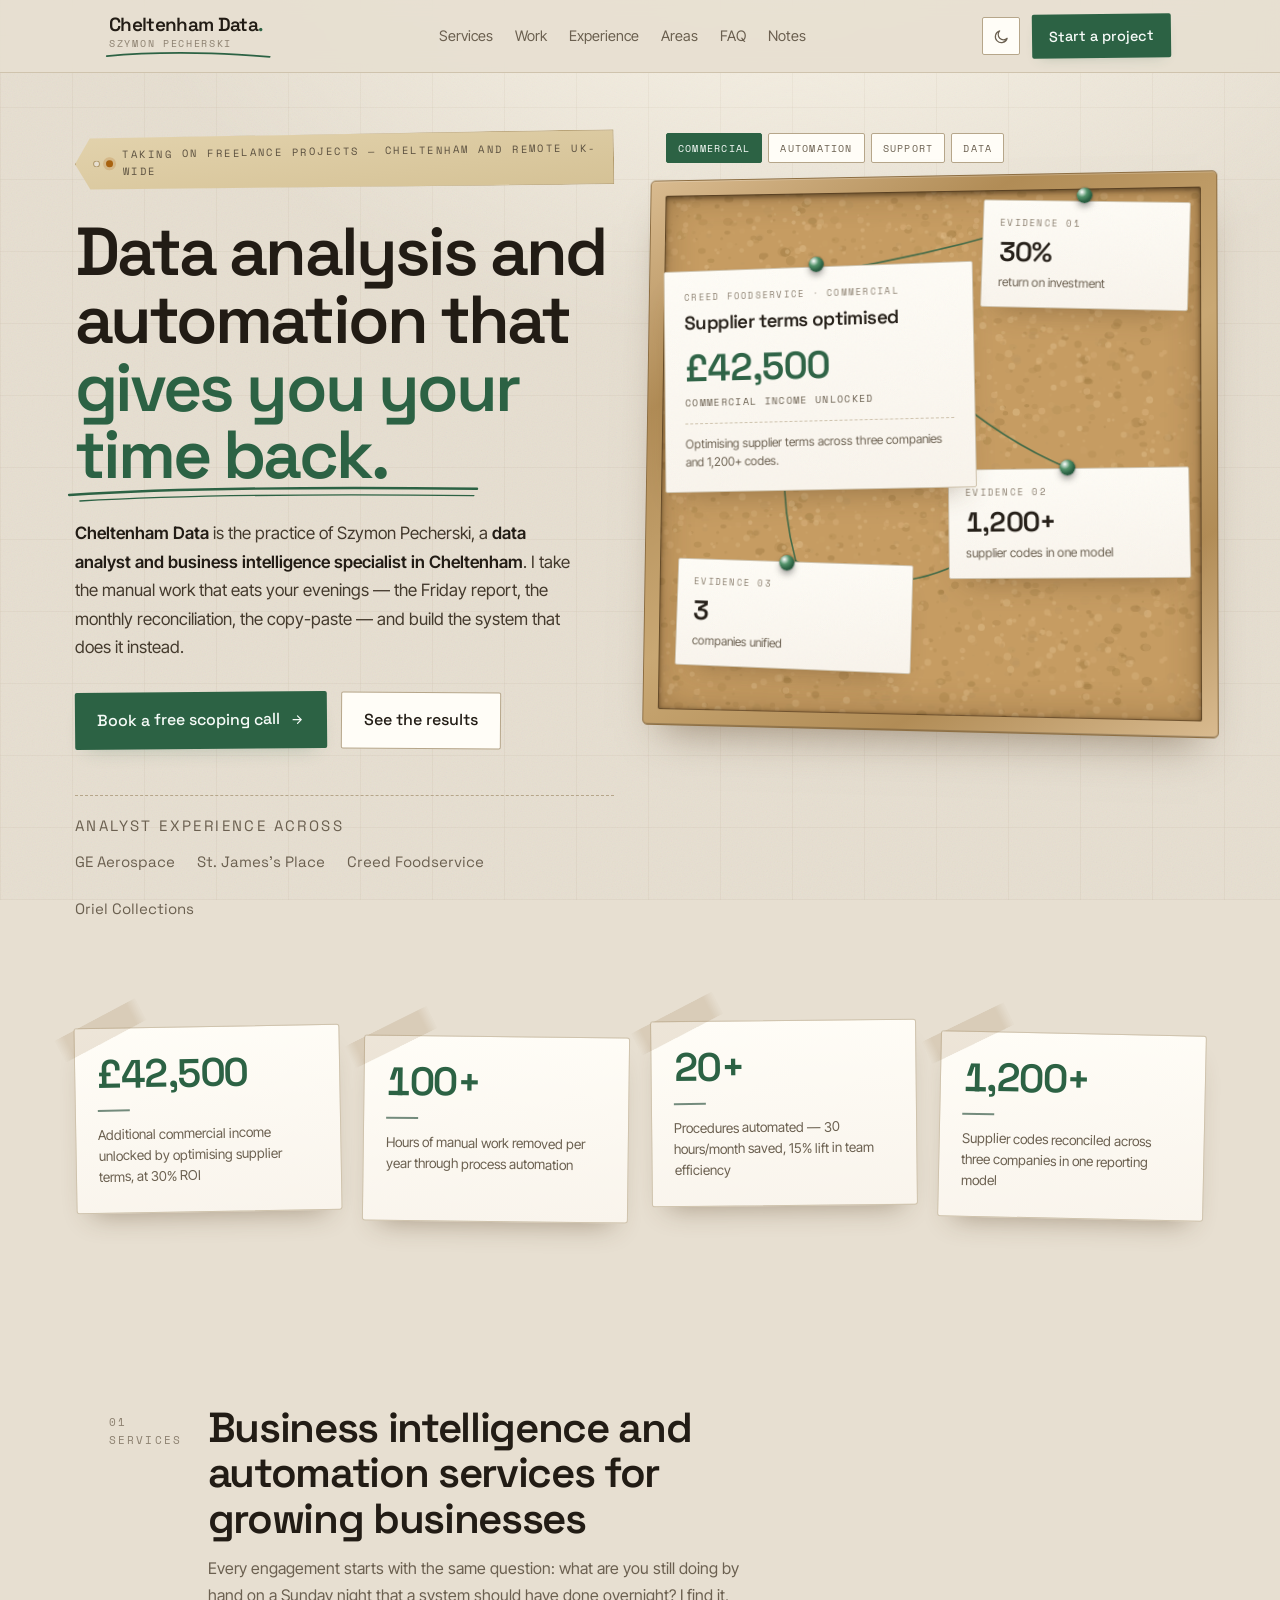
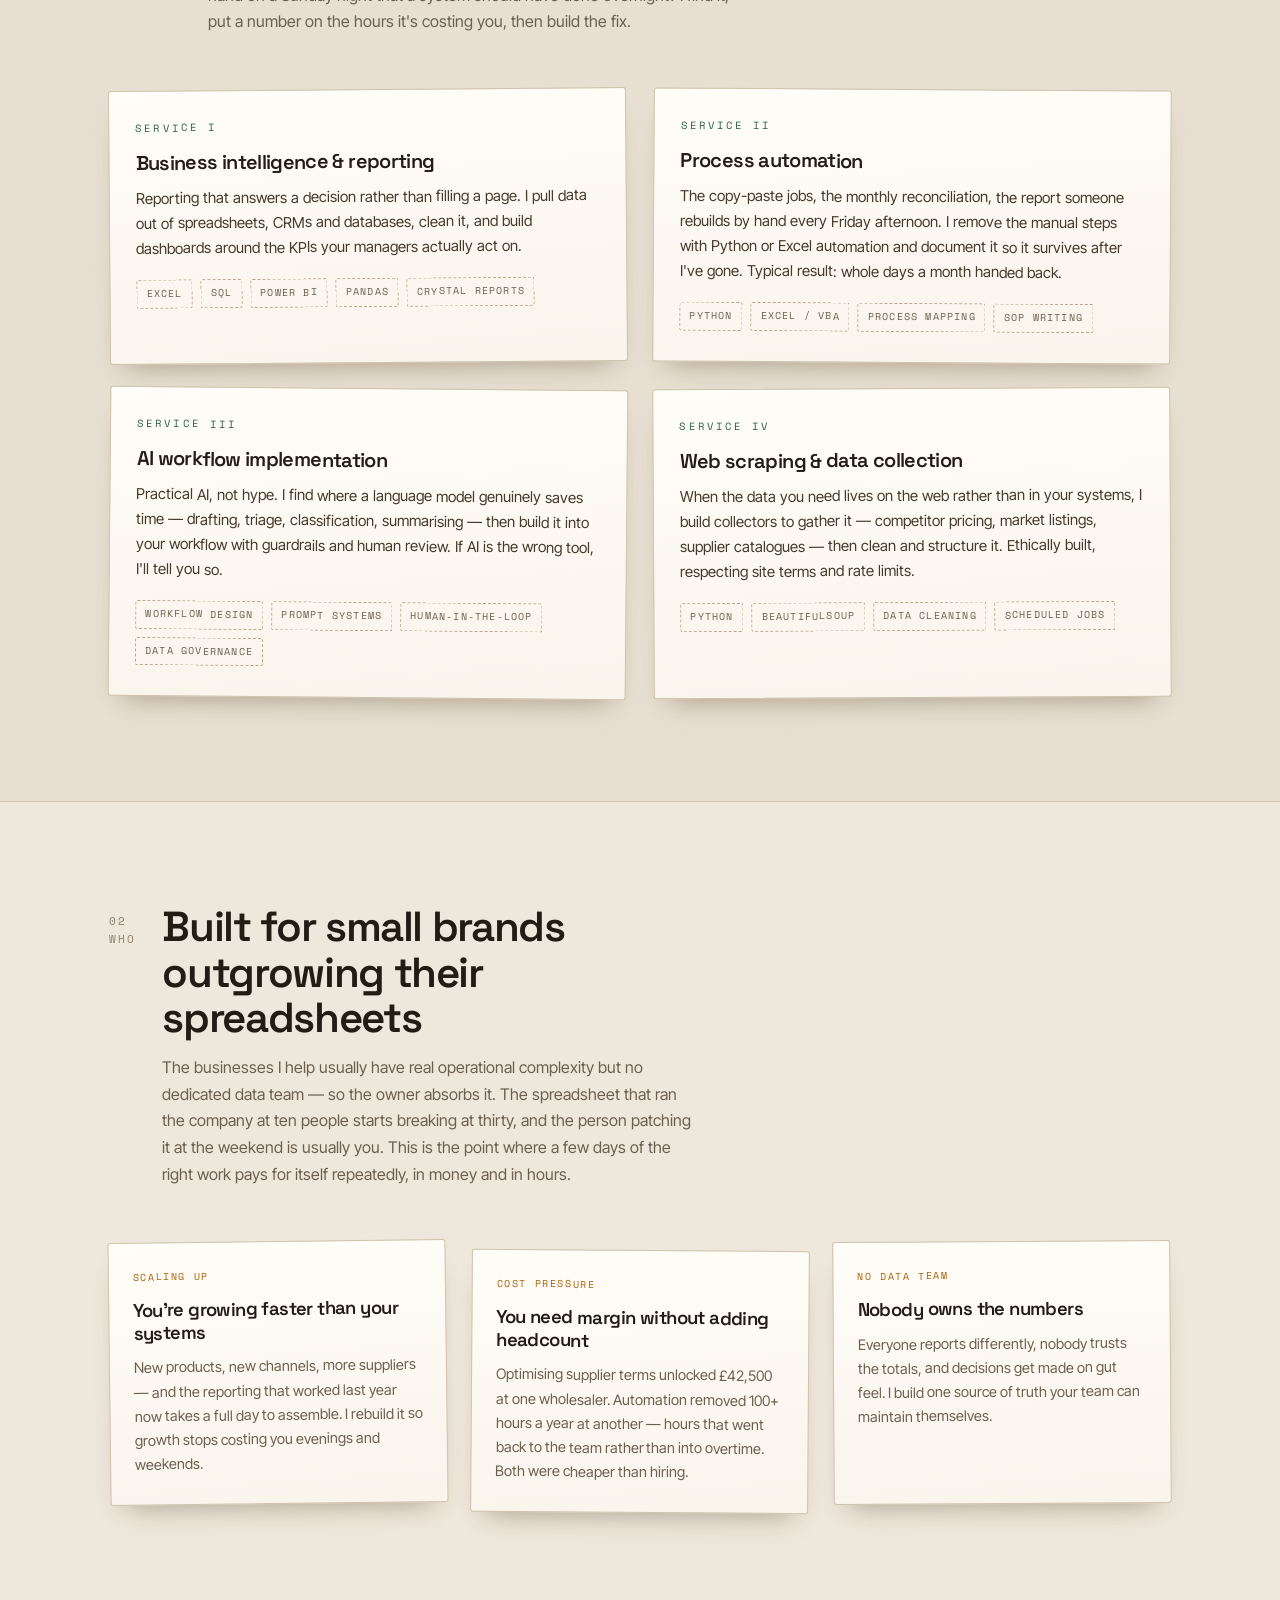
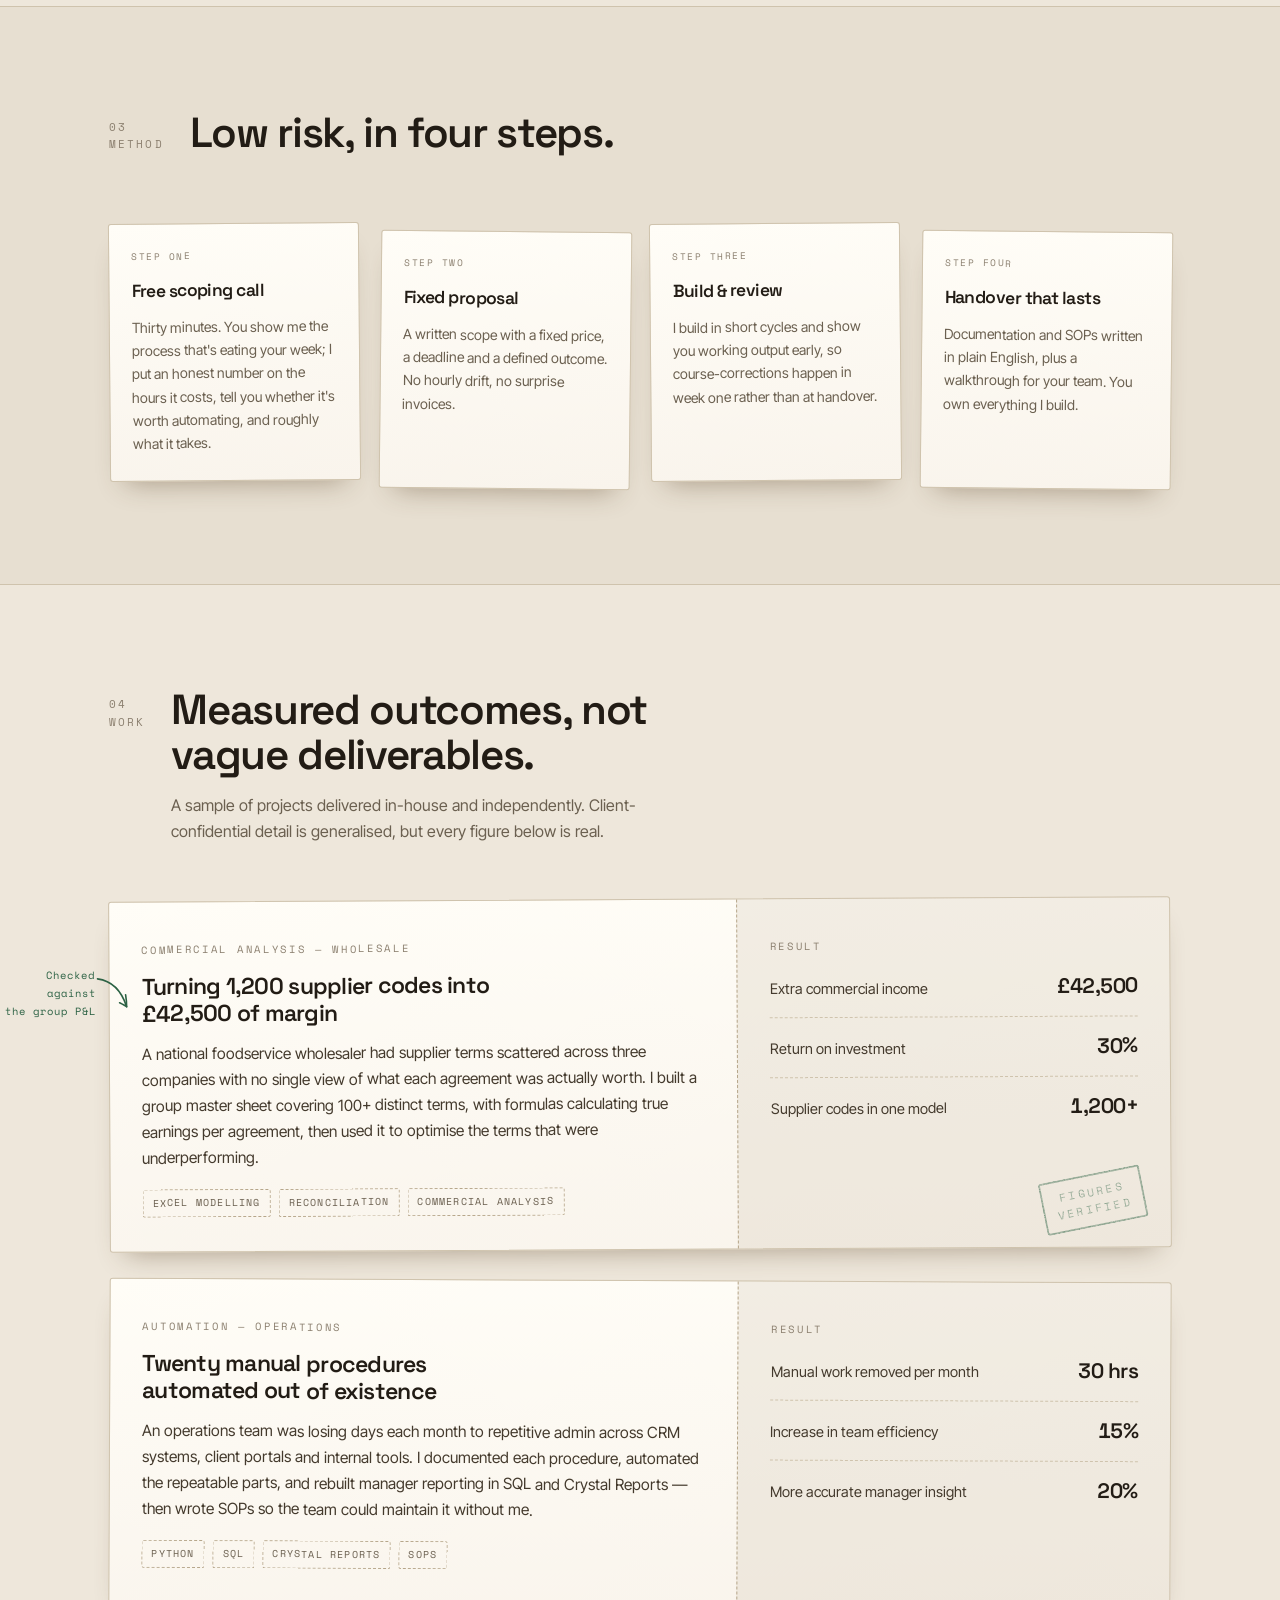
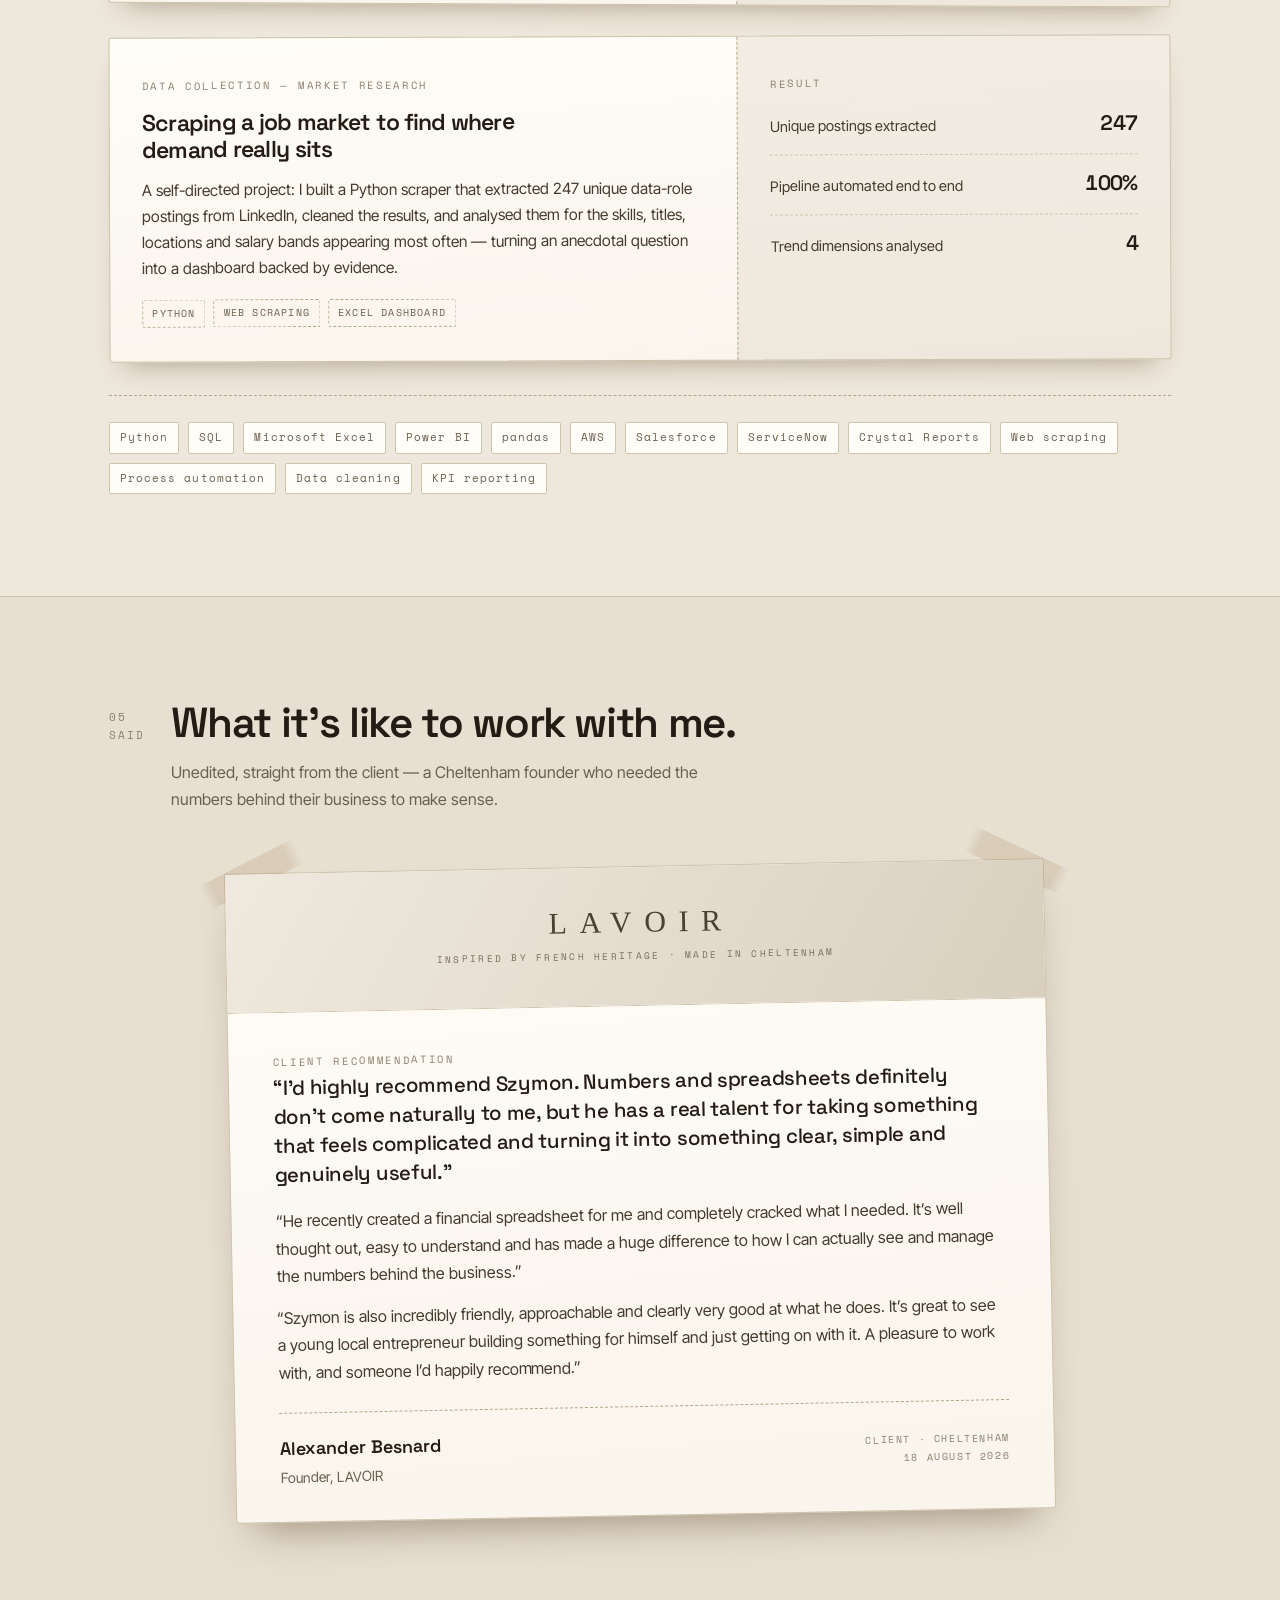
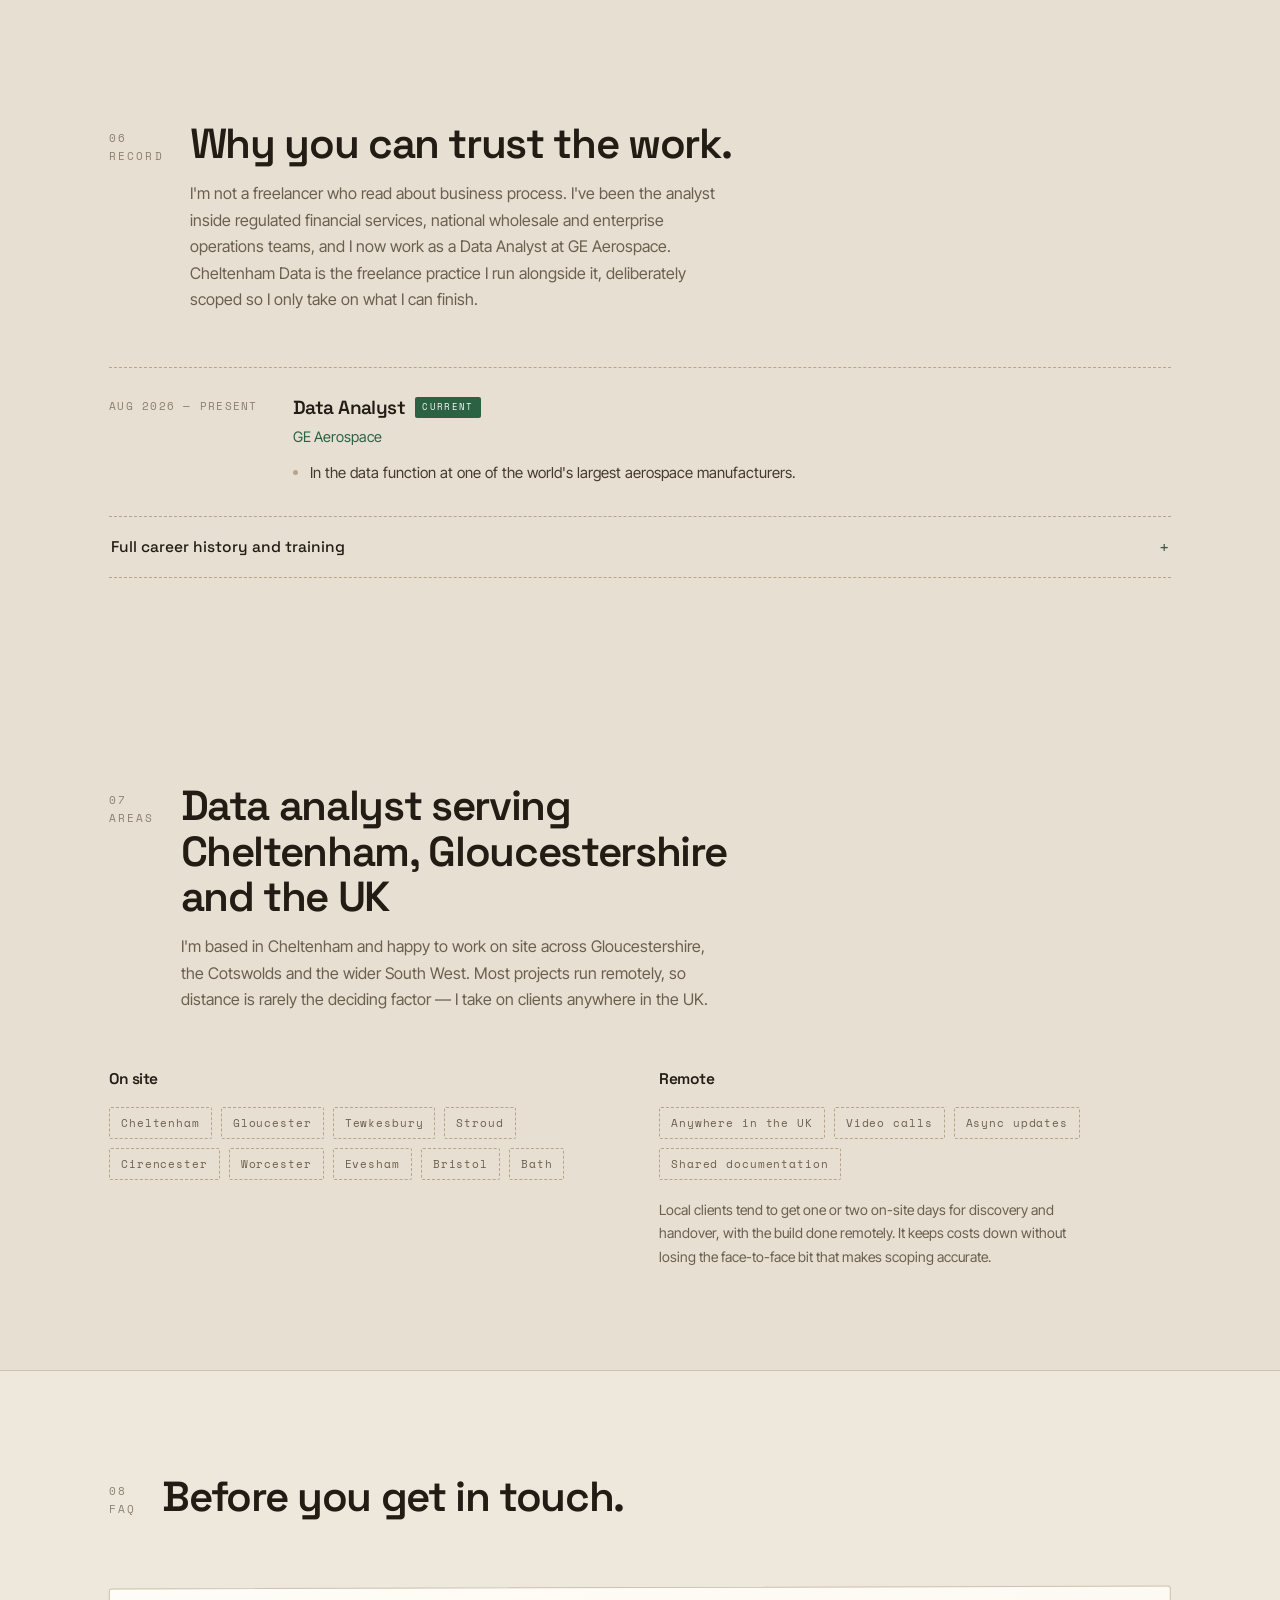
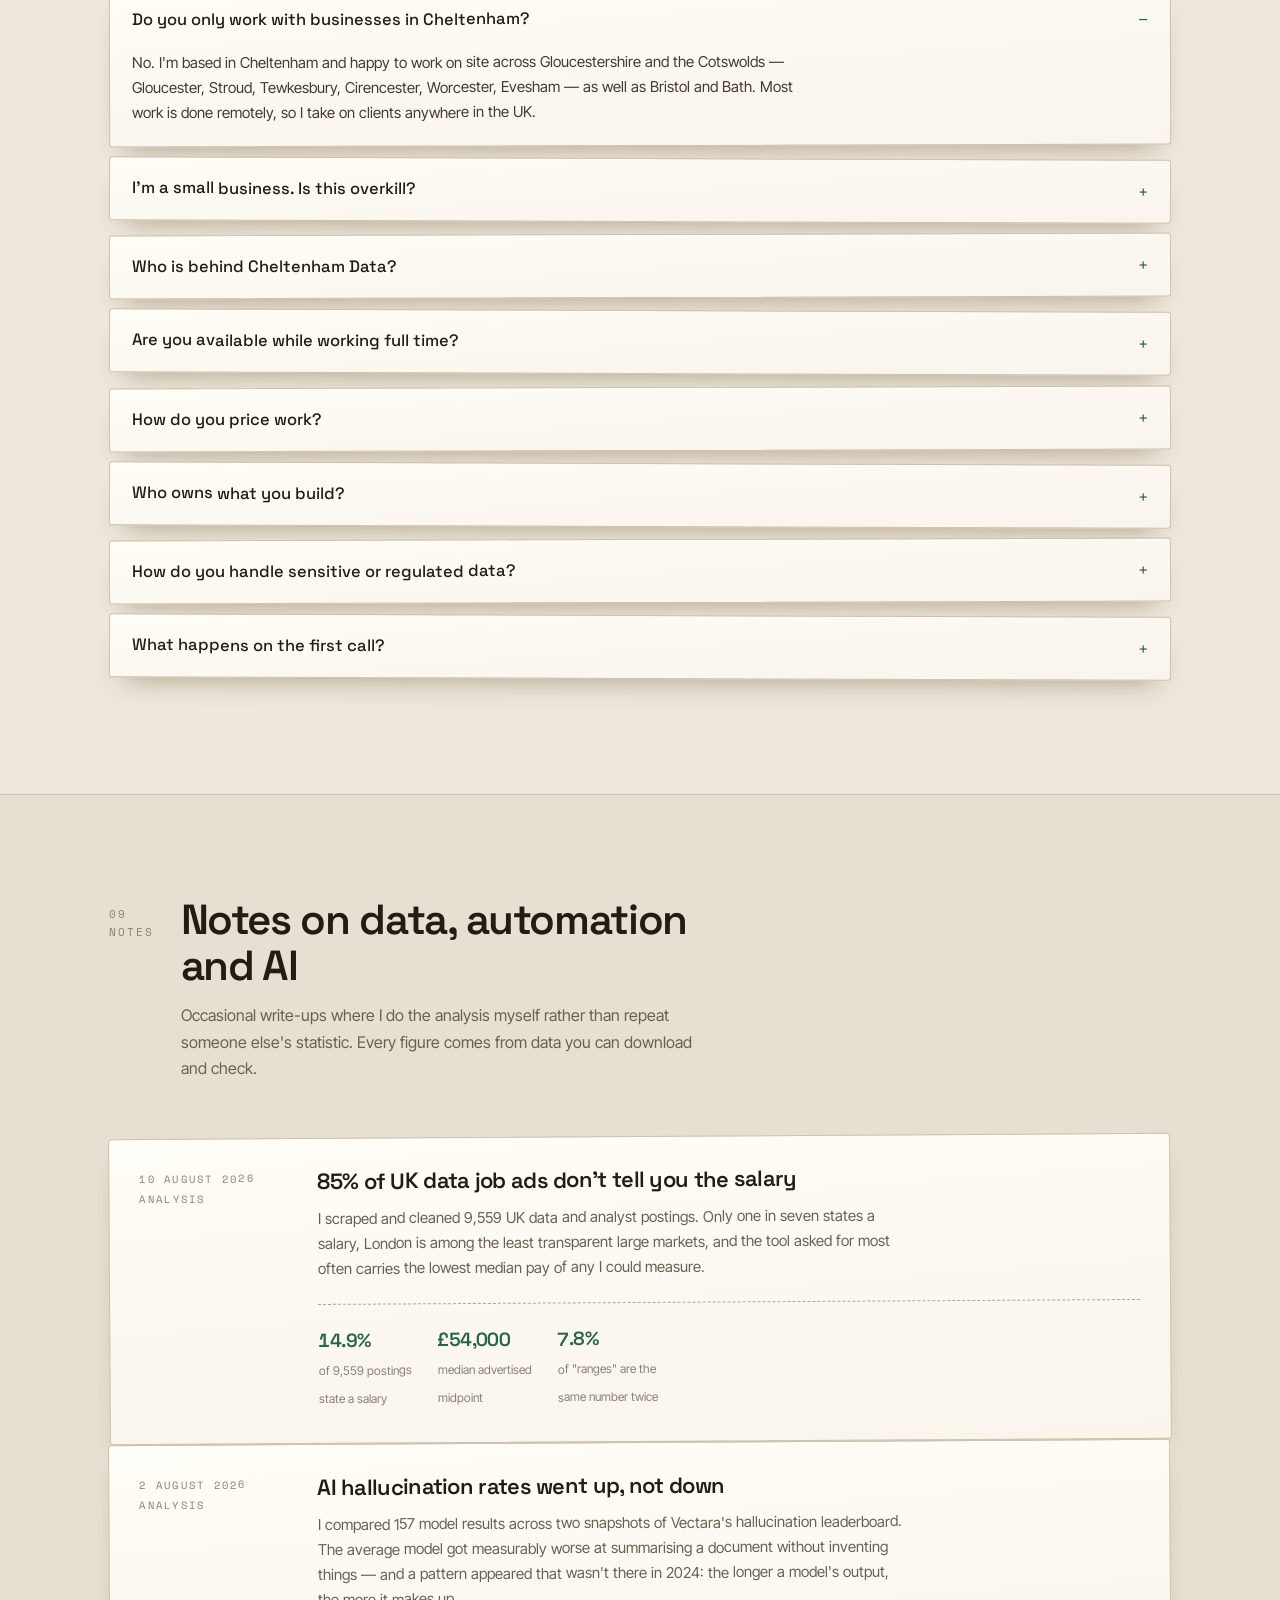
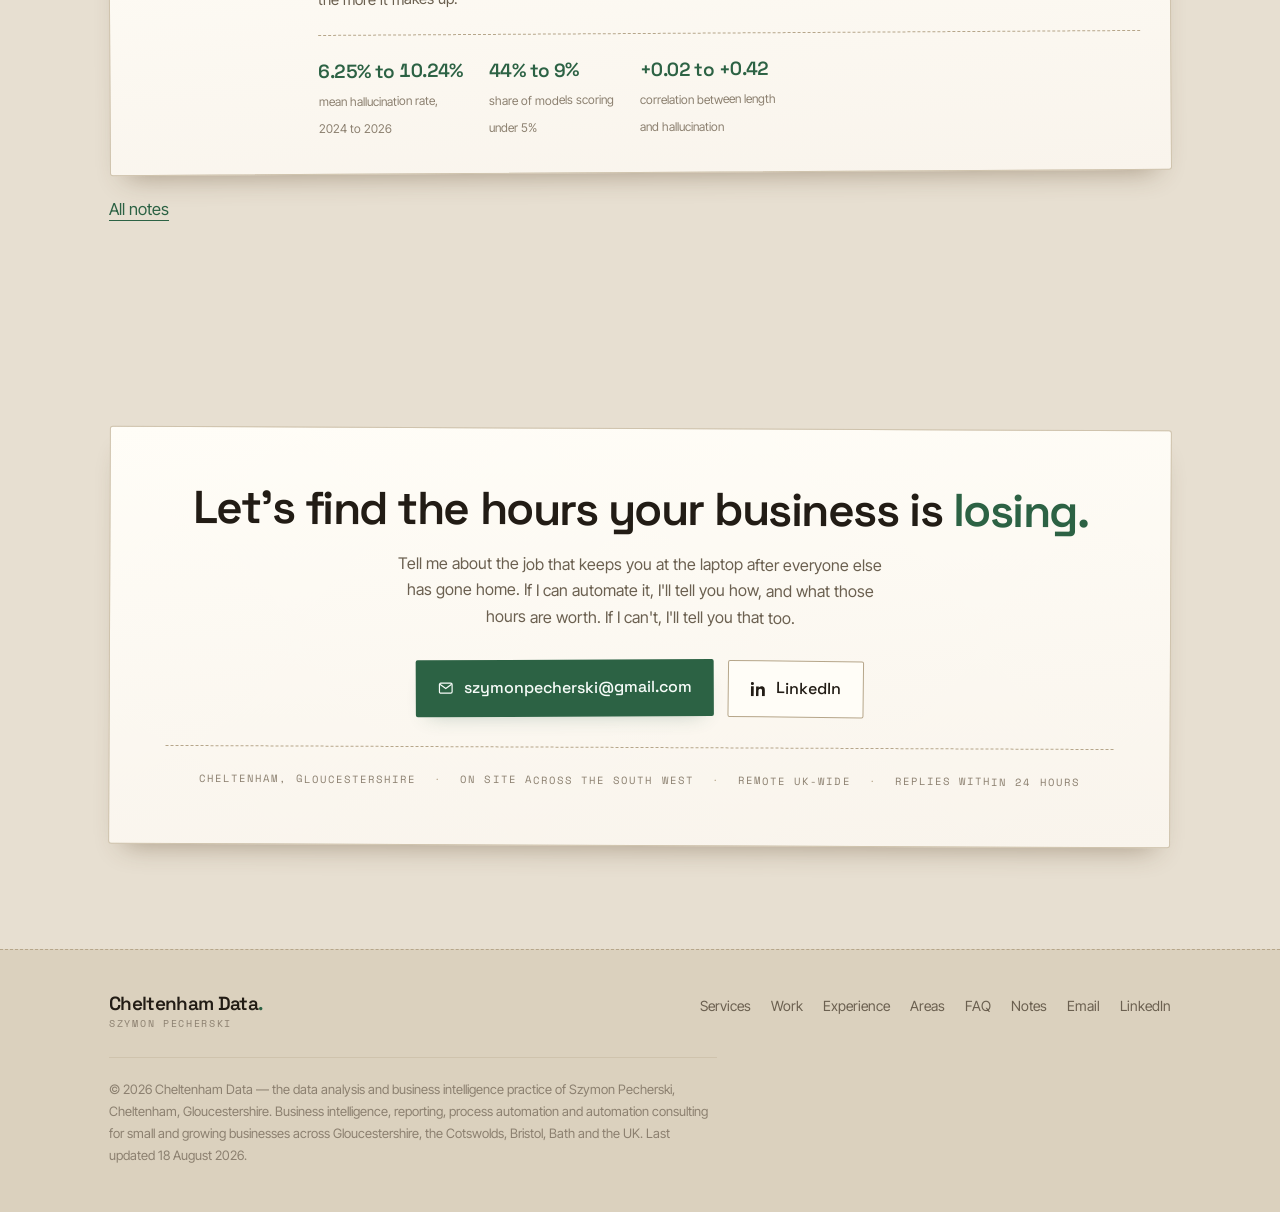
==== index.html @ d31cddb6 "Remove the remaining AI disclaimers The AI work stays — the service, its structured data and the blo" ====
<!DOCTYPE html>
<html lang="en-GB">
<head>
<meta charset="utf-8">
<meta name="viewport" content="width=device-width, initial-scale=1, viewport-fit=cover">

<title>Cheltenham Data | Data Analyst in Cheltenham — Szymon Pecherski</title>
<meta name="description" content="Cheltenham Data — freelance data analyst &amp; BI specialist in Cheltenham. Dashboards, reporting and automation that hand your evenings back.">
<meta name="author" content="Szymon Pecherski">
<meta name="theme-color" content="#e7dfd1" id="tc">
<meta name="color-scheme" content="light dark">
<meta name="robots" content="index, follow, max-image-preview:large, max-snippet:-1, max-video-preview:-1">
<link rel="canonical" href="https://cheltenhamdata.co.uk/">
<link rel="alternate" hreflang="en-GB" href="https://cheltenhamdata.co.uk/">
<link rel="alternate" hreflang="x-default" href="https://cheltenhamdata.co.uk/">

<meta name="geo.region" content="GB-GLS">
<meta name="geo.placename" content="Cheltenham, Gloucestershire">
<meta name="geo.position" content="51.9000;-2.0800">
<meta name="ICBM" content="51.9000, -2.0800">

<meta property="og:type" content="website">
<meta property="og:site_name" content="Cheltenham Data">
<meta property="og:title" content="Cheltenham Data | Automation that gives you your time back">
<meta property="og:description" content="You didn't start a business to rebuild the same report every Friday. Reporting and automation that hand those hours back — £42,500 unlocked.">
<meta property="og:url" content="https://cheltenhamdata.co.uk/">
<meta property="og:locale" content="en_GB">
<meta property="og:image" content="https://cheltenhamdata.co.uk/og-image.png">
<meta property="og:image:width" content="1200">
<meta property="og:image:height" content="630">
<meta property="og:image:alt" content="Cheltenham Data — data analysis and business intelligence, Cheltenham">
<meta property="og:image:type" content="image/png">
<meta name="twitter:card" content="summary_large_image">
<meta name="twitter:title" content="Cheltenham Data | Automation that gives you your time back">
<meta name="twitter:description" content="Dashboards, reporting and automation that hand your evenings back. For small brands across Gloucestershire and the UK.">
<meta name="twitter:image" content="https://cheltenhamdata.co.uk/og-image.png">
<meta name="twitter:image:alt" content="Cheltenham Data — data analysis and business intelligence, Cheltenham">

<link rel="icon" href="/favicon.ico" sizes="16x16 32x32 48x48">
<link rel="icon" href="/icon-192.png" type="image/png" sizes="192x192">
<link rel="icon" href="/favicon.svg" type="image/svg+xml">
<link rel="apple-touch-icon" href="/apple-touch-icon.png">
<link rel="manifest" href="/site.webmanifest">

<!-- Fonts are self-hosted (see tools/build_assets.py): no third-party request,
     no render-blocking stylesheet, no data leaving the visitor's browser. -->
<link rel="preload" href="/fonts/space-grotesk-600.woff2" as="font" type="font/woff2" crossorigin>
<link rel="preload" href="/fonts/inter-tight-400.woff2" as="font" type="font/woff2" crossorigin>

<!-- Theme, resolved before first paint so the page never flashes the wrong one.
     Light is the default: the site is paper, and a first-time visitor should
     see it that way whatever their operating system is set to. Dark is one
     click away and remembered. Visitors without JavaScript get light too,
     because the stylesheet's base palette is the light one. -->
<script>
(function(){
  var t; try{ t = localStorage.getItem('cd-theme'); }catch(e){}
  if(t !== 'light' && t !== 'dark') t = 'light';
  document.documentElement.setAttribute('data-theme', t);
})();
</script>

<script type="application/ld+json">
{
  "@context": "https://schema.org",
  "@graph": [
    {
      "@type": ["ProfessionalService","LocalBusiness"],
      "@id": "https://cheltenhamdata.co.uk/#business",
      "name": "Cheltenham Data",
      "alternateName": ["Szymon Pecherski — Data & BI Consulting", "Szymon Pecherski Data Analyst Cheltenham"],
      "description": "Cheltenham Data is the freelance data analysis and business intelligence practice of Szymon Pecherski, a data analyst based in Cheltenham. Business intelligence and reporting, process automation, AI workflow implementation and web data collection for small and growing businesses — built to hand owners and their teams their hours back.",
      "url": "https://cheltenhamdata.co.uk/",
      "image": "https://cheltenhamdata.co.uk/og-image.png",
      "logo": "https://cheltenhamdata.co.uk/logo.png",
      "slogan": "Data analysis and automation that gives you your time back.",
      "email": "szymonpecherski@gmail.com",
      "priceRange": "££",
      "currenciesAccepted": "GBP",
      "knowsLanguage": "en-GB",
      "sameAs": [
        "https://www.linkedin.com/in/szy05/",
        "https://github.com/SzymonDevGit"
      ],
      "review": { "@id": "https://cheltenhamdata.co.uk/#review-besnard" },
      "contactPoint": {
        "@type": "ContactPoint",
        "contactType": "sales",
        "email": "szymonpecherski@gmail.com",
        "areaServed": "GB",
        "availableLanguage": "English"
      },
      "address": {
        "@type": "PostalAddress",
        "addressLocality": "Cheltenham",
        "addressRegion": "Gloucestershire",
        "addressCountry": "GB"
      },
      "geo": { "@type": "GeoCoordinates", "latitude": 51.9000, "longitude": -2.0800 },
      "areaServed": [
        { "@type": "City", "name": "Cheltenham" },
        { "@type": "City", "name": "Gloucester" },
        { "@type": "City", "name": "Stroud" },
        { "@type": "City", "name": "Tewkesbury" },
        { "@type": "City", "name": "Cirencester" },
        { "@type": "City", "name": "Worcester" },
        { "@type": "City", "name": "Evesham" },
        { "@type": "City", "name": "Bristol" },
        { "@type": "City", "name": "Bath" },
        { "@type": "AdministrativeArea", "name": "Gloucestershire" },
        { "@type": "AdministrativeArea", "name": "The Cotswolds" },
        { "@type": "Country", "name": "United Kingdom" }
      ],
      "founder": { "@id": "https://cheltenhamdata.co.uk/#person" },
      "provider": { "@id": "https://cheltenhamdata.co.uk/#person" },
      "hasOfferCatalog": {
        "@type": "OfferCatalog",
        "name": "Data and automation services",
        "itemListElement": [
          { "@type": "Offer", "itemOffered": {
            "@type": "Service", "@id": "https://cheltenhamdata.co.uk/#svc-bi",
            "name": "Business intelligence & reporting",
            "serviceType": "Business intelligence consulting",
            "description": "Dashboards and KPI reporting built from spreadsheets, CRMs and databases using Excel, SQL and Power BI.",
            "provider": { "@id": "https://cheltenhamdata.co.uk/#business" },
            "areaServed": { "@id": "https://cheltenhamdata.co.uk/#area" } } },
          { "@type": "Offer", "itemOffered": {
            "@type": "Service", "@id": "https://cheltenhamdata.co.uk/#svc-automation",
            "name": "Process automation",
            "serviceType": "Business process automation",
            "description": "Removing manual, repetitive business processes with Python and Excel automation, documented with SOPs.",
            "provider": { "@id": "https://cheltenhamdata.co.uk/#business" },
            "areaServed": { "@id": "https://cheltenhamdata.co.uk/#area" } } },
          { "@type": "Offer", "itemOffered": {
            "@type": "Service", "@id": "https://cheltenhamdata.co.uk/#svc-ai",
            "name": "AI workflow implementation",
            "serviceType": "AI workflow consulting",
            "description": "Building language models into existing business workflows with guardrails and human review steps.",
            "provider": { "@id": "https://cheltenhamdata.co.uk/#business" },
            "areaServed": { "@id": "https://cheltenhamdata.co.uk/#area" } } },
          { "@type": "Offer", "itemOffered": {
            "@type": "Service", "@id": "https://cheltenhamdata.co.uk/#svc-scraping",
            "name": "Web scraping & data collection",
            "serviceType": "Web data collection",
            "description": "Custom data collectors for competitor pricing, market listings and supplier catalogues.",
            "provider": { "@id": "https://cheltenhamdata.co.uk/#business" },
            "areaServed": { "@id": "https://cheltenhamdata.co.uk/#area" } } }
        ]
      }
    },
    {
      "@type": "Person",
      "@id": "https://cheltenhamdata.co.uk/#person",
      "name": "Szymon Pecherski",
      "jobTitle": "Data Analyst & Business Intelligence Specialist",
      "url": "https://cheltenhamdata.co.uk/",
      "email": "szymonpecherski@gmail.com",
      "homeLocation": { "@type": "Place", "name": "Cheltenham, Gloucestershire, UK" },
      "address": {
        "@type": "PostalAddress",
        "addressLocality": "Cheltenham",
        "addressRegion": "Gloucestershire",
        "addressCountry": "GB"
      },
      "hasOccupation": {
        "@type": "Occupation",
        "name": "Data Analyst",
        "occupationLocation": { "@type": "City", "name": "Cheltenham" },
        "skills": "Business intelligence, data analysis, process automation, Python, SQL, Power BI"
      },
      "sameAs": [
        "https://www.linkedin.com/in/szy05/",
        "https://github.com/SzymonDevGit"
      ],
      "knowsAbout": ["Business Intelligence","Data Analysis","Process Automation","Python","SQL","Microsoft Excel","Power BI","pandas","Web Scraping","AI Workflow Design","KPI Reporting","Data Cleaning"],
      "worksFor": { "@type": "Organization", "name": "GE Aerospace" }
    },
    {
      "@type": "Review",
      "@id": "https://cheltenhamdata.co.uk/#review-besnard",
      "itemReviewed": { "@id": "https://cheltenhamdata.co.uk/#business" },
      "datePublished": "2026-08-18",
      "inLanguage": "en-GB",
      "author": {
        "@type": "Person",
        "name": "Alexander Besnard",
        "jobTitle": "Founder",
        "worksFor": { "@type": "Organization", "name": "LAVOIR" }
      },
      "reviewBody": "I'd highly recommend Szymon. Numbers and spreadsheets definitely don't come naturally to me, but he has a real talent for taking something that feels complicated and turning it into something clear, simple and genuinely useful. He recently created a financial spreadsheet for me and completely cracked what I needed. It's well thought out, easy to understand and has made a huge difference to how I can actually see and manage the numbers behind the business. Szymon is also incredibly friendly, approachable and clearly very good at what he does. It's great to see a young local entrepreneur building something for himself and just getting on with it. A pleasure to work with, and someone I'd happily recommend."
    },
    {
      "@type": "WebSite",
      "@id": "https://cheltenhamdata.co.uk/#website",
      "url": "https://cheltenhamdata.co.uk/",
      "name": "Cheltenham Data",
      "alternateName": "Cheltenham Data — Data Analyst & BI Specialist, Cheltenham",
      "inLanguage": "en-GB",
      "publisher": { "@id": "https://cheltenhamdata.co.uk/#business" }
    },
    {
      "@type": "AdministrativeArea",
      "@id": "https://cheltenhamdata.co.uk/#area",
      "name": "United Kingdom — on site across Gloucestershire, the Cotswolds and the South West; remote UK-wide"
    },
    {
      "@type": "WebPage",
      "@id": "https://cheltenhamdata.co.uk/#webpage",
      "url": "https://cheltenhamdata.co.uk/",
      "name": "Cheltenham Data | Data Analyst & BI Specialist in Cheltenham",
      "description": "Cheltenham Data is a freelance data analysis and business intelligence practice in Cheltenham. Dashboards, reporting and process automation that hand your evenings back, for growing small brands across Gloucestershire and the UK.",
      "inLanguage": "en-GB",
      "isPartOf": { "@id": "https://cheltenhamdata.co.uk/#website" },
      "about": { "@id": "https://cheltenhamdata.co.uk/#business" },
      "mainEntity": { "@id": "https://cheltenhamdata.co.uk/#business" },
      "primaryImageOfPage": "https://cheltenhamdata.co.uk/og-image.png",
      "dateModified": "2026-08-18"
    },
    {
      "@type": "FAQPage",
      "@id": "https://cheltenhamdata.co.uk/#faq",
      "mainEntity": [
        { "@type": "Question", "name": "Do you only work with businesses in Cheltenham?",
          "acceptedAnswer": { "@type": "Answer", "text": "No. I'm based in Cheltenham and happy to work on site across Gloucestershire and the Cotswolds — Gloucester, Stroud, Tewkesbury, Cirencester, Worcester, Evesham — as well as Bristol and Bath. Most work is done remotely, so I take on clients anywhere in the UK." } },
        { "@type": "Question", "name": "I'm a small business. Is this overkill?",
          "acceptedAnswer": { "@type": "Answer", "text": "Usually the opposite. Small and growing businesses are where a few days of automation work pays back fastest, because nobody has had time to build proper systems yet. If you or your team are spending hours a week in spreadsheets, that is exactly the problem I solve — those hours are not coming back on their own, and fixing it is cheaper than the headcount you would otherwise add." } },
        { "@type": "Question", "name": "Who is behind Cheltenham Data?",
          "acceptedAnswer": { "@type": "Answer", "text": "Cheltenham Data is the freelance practice of Szymon Pecherski, a data analyst in Cheltenham. It is a one-person practice, so the person you scope the work with is the person who builds it — there is no account manager and nothing is handed to a subcontractor." } },
        { "@type": "Question", "name": "Are you available while working full time?",
          "acceptedAnswer": { "@type": "Answer", "text": "Yes. I take on a limited number of freelance projects alongside my role as a data analyst at GE Aerospace, which is why I scope carefully and quote fixed timelines. If a project needs more capacity than I honestly have, I will say so at the scoping call rather than take it on and miss a deadline." } },
        { "@type": "Question", "name": "How do you price work?",
          "acceptedAnswer": { "@type": "Answer", "text": "Fixed price per project, agreed in writing before I start. You will know the cost, the deliverable and the deadline up front. For open-ended or ongoing work, a monthly retainer with a defined scope." } },
        { "@type": "Question", "name": "Who owns what you build?",
          "acceptedAnswer": { "@type": "Answer", "text": "You do. Code, dashboards, models and documentation are handed over in full at the end of the project, written to be maintained by your team. No lock-in and no dependency on me to keep it running." } },
        { "@type": "Question", "name": "How do you handle sensitive or regulated data?",
          "acceptedAnswer": { "@type": "Answer", "text": "I have handled regulated financial customer data daily, including DSAR requests, anonymisation and erasure, and contributed to FCA and Cyber Essentials audits. I work inside your existing controls, sign an NDA or DPA, and keep data in your environment." } },
        { "@type": "Question", "name": "What happens on the first call?",
          "acceptedAnswer": { "@type": "Answer", "text": "You walk me through the process that is costing you time or money. I ask questions, and by the end you will have an honest view of whether it is worth fixing, roughly what it would take, and whether I am the right person for it. Free, no obligation, about thirty minutes." } }
      ]
    }
  ]
}
</script>

<style>
/* ============================================================
   SELF-HOSTED WEBFONTS — subsetted, inlined, zero third-party
   requests. Regenerate with: python tools/build_assets.py
   ============================================================ */
/* FONTS:BEGIN — generated by tools/build_assets.py, do not edit */
@font-face{ font-family: 'Space Grotesk'; font-style: normal; font-weight: 400; font-display: swap; src: url(/fonts/space-grotesk-400.woff2) format('woff2'); }
@font-face{ font-family: 'Space Grotesk'; font-style: normal; font-weight: 500; font-display: swap; src: url(/fonts/space-grotesk-500.woff2) format('woff2'); }
@font-face{ font-family: 'Space Grotesk'; font-style: normal; font-weight: 600; font-display: swap; src: url(/fonts/space-grotesk-600.woff2) format('woff2'); }
@font-face{ font-family: 'Inter Tight'; font-style: normal; font-weight: 400; font-display: swap; src: url(/fonts/inter-tight-400.woff2) format('woff2'); }
@font-face{ font-family: 'Inter Tight'; font-style: normal; font-weight: 500; font-display: swap; src: url(/fonts/inter-tight-500.woff2) format('woff2'); }
@font-face{ font-family: 'Inter Tight'; font-style: normal; font-weight: 600; font-display: swap; src: url(/fonts/inter-tight-600.woff2) format('woff2'); }
@font-face{ font-family: 'Space Mono'; font-style: normal; font-weight: 400; font-display: swap; src: url(/fonts/space-mono-400.woff2) format('woff2'); }
/* FONTS:END */

/* ============================================================
   THE BENCH — printed sheets on a desk, marked up in green pen.

   Two themes, and dark is not a variable swap: the materials have
   to behave the other way round. Tape darkens the sheet beneath it
   on paper and lightens it in the dark. The cork is one image either
   way, veiled darker by a multiply layer at night. Shadows lengthen
   and cool.

   Every colour is a token. The two palettes below are the whole
   theming layer — nothing else in the stylesheet hard-codes a
   colour, so a third theme would be one more block.
   ============================================================ */
:root{
  /* paper — the default */
  --bg:#e7dfd1; --bg-2:#eee7db; --card:#f9f4ec; --card-2:#fffdf7; --deep:#dbd1be;
  --sunk:rgba(206,194,172,.26);
  --line:#cfc3ad; --line-2:#b6a68a;
  --text:#221c15; --body:#443a2d; --muted:#6b6050; --faint:#8c8070;

  --tooth:.075; --grid:rgba(120,92,54,.05); --lamp:rgba(255,251,240,.75);
  --hdr:rgba(231,223,209,.9);

  --cork-1:#c69c62; --cork-veil:#ffffff;      /* white multiplies to nothing */
  --frame-1:#d9bb90; --frame-2:#b18c56; --frame-3:#c9a874; --frame-edge:#8d6e42;


  --tape:rgba(146,112,66,.17); --tape-edge:rgba(120,90,52,.13);
  --manila:#e2d2ac; --manila-2:#d5c296; --manila-edge:#b39c6d; --tag-ink:#5c5140;

  --accent:#2c6244; --accent-2:#519169; --accent-d:#1a4430; --on-accent:#f6fbf8;
  --accent-soft:rgba(44,98,68,.1); --accent-glow:rgba(44,98,68,.3);
  --signal:#a8620f; --sig-halo:rgba(168,98,15,.2);

  --shadow-s:0 8px 16px -10px rgba(84,60,32,.42);
  --shadow-m:0 16px 28px -16px rgba(84,60,32,.45);
  --shadow-l:0 24px 40px -20px rgba(84,60,32,.5);

  --disp:'Space Grotesk',ui-sans-serif,system-ui,sans-serif;
  --sans:'Inter Tight',-apple-system,BlinkMacSystemFont,'Segoe UI',Roboto,Helvetica,Arial,sans-serif;
  --mono:'Space Mono',ui-monospace,SFMono-Regular,Menlo,monospace;
  --ease:cubic-bezier(.22,1,.36,1);
  --maxw:1130px;
}

/* Dark, applied two ways on purpose: by attribute for the toggle, and by
   media query for visitors with no JavaScript. The two blocks are identical
   and must stay that way — change one, change the other. */
:root[data-theme="dark"]{
  --bg:#15110d; --bg-2:#1a1611; --card:#221c15; --card-2:#2a2219; --deep:#100d09;
  --sunk:rgba(0,0,0,.22);
  --line:#332a20; --line-2:#4a3c2d;
  --text:#f1e8db; --body:#c3b5a3; --muted:#9a8b78; --faint:#7c6d5d;

  --tooth:.05; --grid:rgba(205,156,96,.045); --lamp:rgba(255,226,170,.06);
  --hdr:rgba(21,17,13,.9);

  --cork-1:#c69c62; --cork-veil:#6a5330;      /* multiplies the tile down */
  --frame-1:#6d5533; --frame-2:#4b3a22; --frame-3:#5d4930; --frame-edge:#2f2415;


  --tape:rgba(255,240,214,.07); --tape-edge:rgba(255,240,214,.07);
  --manila:#5c4a2b; --manila-2:#4a3b21; --manila-edge:#7a643c; --tag-ink:#e0d2b4;

  --accent:#5fb182; --accent-2:#8ed4ab; --accent-d:#3d8b60; --on-accent:#0e1a13;
  --accent-soft:rgba(95,177,130,.13); --accent-glow:rgba(95,177,130,.4);
  --signal:#dda04a; --sig-halo:rgba(221,160,74,.22);

  --shadow-s:0 8px 16px -10px rgba(0,0,0,.6);
  --shadow-m:0 16px 30px -16px rgba(0,0,0,.66);
  --shadow-l:0 26px 46px -20px rgba(0,0,0,.72);
}

*,*::before,*::after{box-sizing:border-box}
html{scroll-behavior:smooth;-webkit-text-size-adjust:100%}
/* Clip on main, not on html. Decorative overhangs — the cork frame's 28px, the
   testimonial's tape — poke past the gutter at a handful of in-between widths
   and let the whole page slide sideways. clip rather than hidden so no scroll
   container is created, and on main rather than html because clipping the root
   stops the sticky header sticking; the header and mobile nav are siblings of
   main, so neither is affected. */
main{overflow-x:clip}
body{margin:0;background:var(--bg);color:var(--body);font-family:var(--sans);
  font-size:16.5px;line-height:1.66;-webkit-font-smoothing:antialiased;overflow-x:hidden}
img{max-width:100%;display:block}
a{color:inherit;text-decoration:none}
p{margin:0}
h1,h2,h3{font-family:var(--disp);color:var(--text);margin:0;font-weight:600;letter-spacing:-.032em}
::selection{background:var(--accent);color:var(--on-accent)}
:focus-visible{outline:2px solid var(--accent);outline-offset:3px;border-radius:2px}
.sr{position:absolute;width:1px;height:1px;padding:0;margin:-1px;overflow:hidden;
  clip:rect(0 0 0 0);white-space:nowrap;border:0}
.skip{position:absolute;left:-9999px;top:0;z-index:99;background:var(--accent);color:var(--on-accent);
  padding:12px 20px;font-family:var(--disp);font-weight:500}
.skip:focus{left:0}
.wrap{width:100%;max-width:var(--maxw);margin:0 auto;padding:0 34px;position:relative}
.mark{font-family:var(--mono);font-size:10.5px;letter-spacing:.16em;text-transform:uppercase;color:var(--faint)}

/* the desk: paper tooth, a cutting-mat grid, and a lamp overhead */
body::before{content:"";position:fixed;inset:0;z-index:0;pointer-events:none;opacity:var(--tooth);
  background-image:url("data:image/svg+xml;utf8,<svg xmlns='http://www.w3.org/2000/svg' width='170' height='170'><filter id='n'><feTurbulence type='fractalNoise' baseFrequency='.8' numOctaves='3'/></filter><rect width='170' height='170' filter='url(%23n)'/></svg>")}
body::after{content:"";position:fixed;inset:0;z-index:0;pointer-events:none;
  background:
    repeating-linear-gradient(0deg,var(--grid) 0 1px,transparent 1px 72px),
    repeating-linear-gradient(90deg,var(--grid) 0 1px,transparent 1px 72px),
    radial-gradient(980px 620px at 62% -10%,var(--lamp),transparent 70%)}
.z{position:relative;z-index:1}


/* ---------- header ---------- */
header{position:sticky;top:0;z-index:50;background:var(--hdr);backdrop-filter:blur(9px);
  -webkit-backdrop-filter:blur(9px);border-bottom:1px solid var(--line)}
.hd{display:flex;align-items:center;justify-content:space-between;gap:22px;height:72px}
/* Brand lockup: the trading name people see in emails, with the person behind
   it named underneath — the site is a sole trader, not a separate company. */
.brand{font-family:var(--disp);font-size:19px;font-weight:600;letter-spacing:-.035em;color:var(--text);
  line-height:1.1;position:relative;padding-bottom:8px;white-space:nowrap}
.brand i{color:var(--accent);font-style:normal}
.brand small{display:block;font-family:var(--mono);font-size:10px;letter-spacing:.17em;
  text-transform:uppercase;color:var(--faint);font-weight:400;margin-top:3px}
.brand svg{position:absolute;left:-4px;bottom:-3px;width:calc(100% + 14px);height:11px;overflow:visible}
nav.links{display:flex;gap:22px}
nav.links a{font-size:14.5px;color:var(--muted);transition:color .2s}
nav.links a:hover{color:var(--accent)}
.hd-r{display:flex;align-items:center;gap:12px}
.pill{font-family:var(--disp);font-weight:500;font-size:14.5px;color:var(--on-accent);background:var(--accent);
  padding:10px 17px;border-radius:2px;transform:rotate(-.7deg);white-space:nowrap;
  box-shadow:0 6px 14px -8px var(--accent-glow);transition:transform .25s var(--ease)}
.pill:hover{transform:rotate(-.7deg) translateY(-2px)}

/* the lamp switch */
.tgl{width:38px;height:38px;flex:none;display:grid;place-items:center;cursor:pointer;padding:0;
  background:var(--card-2);border:1px solid var(--line-2);border-radius:2px;color:var(--muted);
  transition:color .2s,border-color .2s}
.tgl:hover{color:var(--accent);border-color:var(--accent)}
.tgl svg{display:none}
:root[data-theme="dark"] .tgl .i-sun{display:block}
:root:not([data-theme="dark"]) .tgl .i-moon{display:block}

.burger{display:none;width:38px;height:38px;flex:none;padding:0;cursor:pointer;
  background:var(--card-2);border:1px solid var(--line-2);border-radius:2px;place-items:center}
.burger span{display:block;width:16px;height:1.4px;background:var(--text);margin:3.6px auto;
  transition:.3s var(--ease)}
.burger.open span:nth-child(1){transform:translateY(5px) rotate(45deg)}
.burger.open span:nth-child(2){opacity:0}
.burger.open span:nth-child(3){transform:translateY(-5px) rotate(-45deg)}
.mnav{display:none;position:sticky;top:72px;z-index:49;background:var(--bg-2);
  border-bottom:1px solid var(--line);padding:8px 34px 18px}
.mnav.open{display:block}
.mnav a{display:block;padding:11px 0;border-bottom:1px dashed var(--line);color:var(--body);font-size:15.5px}
.mnav a:last-child{border-bottom:0;margin-top:12px;text-align:center;background:var(--accent);
  color:var(--on-accent);font-family:var(--disp);font-weight:500;padding:12px}

/* pen strokes, normalised to one dash length so every mark draws at one speed */
.ink path{fill:none;stroke:var(--accent);stroke-linecap:round;stroke-linejoin:round;
  stroke-dasharray:1000;stroke-dashoffset:1000;transition:stroke-dashoffset 1.1s var(--ease) .1s,stroke .3s}
.ink.in path{stroke-dashoffset:0}

/* ---------- the manila tag ---------- */
.tag{position:relative;display:inline-flex;align-items:center;gap:10px;margin-bottom:30px;
  background:linear-gradient(174deg,var(--manila),var(--manila-2));border:1px solid var(--manila-edge);
  clip-path:polygon(0 50%,15px 2px,100% 0,100% 100%,15px calc(100% - 2px));
  padding:9px 16px 9px 30px;box-shadow:var(--shadow-s);transform:rotate(-.8deg)}
.tag .eye{position:absolute;left:17px;top:50%;width:7px;height:7px;margin-top:-3.5px;border-radius:50%;
  background:var(--bg);box-shadow:inset 0 0 0 1px var(--manila-edge)}
.tag span{font-family:var(--mono);font-size:10.5px;letter-spacing:.14em;text-transform:uppercase;color:var(--tag-ink)}
.tag i{width:7px;height:7px;border-radius:50%;background:var(--signal);box-shadow:0 0 0 3px var(--sig-halo)}
.tag svg{position:absolute;left:-46px;top:-16px;width:60px;height:44px;overflow:visible}

/* ---------- hero ---------- */
.hero{padding:60px 0 88px;display:grid;grid-template-columns:minmax(0,1fr) minmax(0,1fr);
  gap:52px;align-items:start}
h1{font-size:clamp(38px,5.3vw,68px);line-height:1.0;letter-spacing:-.043em;margin:0}
h1 em{font-style:normal;color:var(--accent);position:relative;display:inline-block}
h1 em svg{position:absolute;left:-14px;bottom:-14px;width:calc(100% + 28px);height:20px;overflow:visible}
.strap{font-size:17px;line-height:1.68;margin:30px 0 0;max-width:50ch;color:var(--body)}
.strap b{color:var(--text);font-weight:600}
.cta{display:flex;gap:14px;margin-top:30px;flex-wrap:wrap}
.btn{font-family:var(--disp);font-weight:500;font-size:16px;padding:14px 22px;border-radius:2px;
  display:inline-flex;align-items:center;gap:10px;transition:transform .25s var(--ease),box-shadow .25s,
  border-color .25s,color .25s}
.btn.solid{background:var(--accent);color:var(--on-accent);transform:rotate(-.5deg);
  box-shadow:0 10px 20px -12px var(--accent-glow)}
.btn.solid:hover{transform:rotate(-.5deg) translateY(-2px)}
.btn.line{border:1px solid var(--line-2);color:var(--text);transform:rotate(.4deg);background:var(--card-2)}
.btn.line:hover{border-color:var(--accent);color:var(--accent);transform:rotate(.4deg) translateY(-2px)}
.clients{margin-top:46px;padding-top:18px;border-top:1px dashed var(--line-2)}
.clients .mark{display:block;margin-bottom:12px}
.clients div{display:flex;gap:22px;flex-wrap:wrap}
.clients span{font-family:var(--disp);font-size:15px;color:var(--muted)}

/* ---------- the evidence board ---------- */
.boardwrap{perspective:1600px}
/* clear of the frame, which overhangs the board by 32px */
.tabs{display:flex;gap:6px;margin-bottom:42px;flex-wrap:wrap}
.tabs button{font-family:var(--mono);font-size:9.5px;letter-spacing:.13em;text-transform:uppercase;
  background:var(--card-2);border:1px solid var(--line-2);border-radius:2px;
  color:var(--muted);padding:7px 11px;cursor:pointer;transition:.18s}
.tabs button:hover{color:var(--text)}
.tabs button[aria-selected="true"]{color:var(--on-accent);background:var(--accent);border-color:var(--accent)}

.board{position:relative;width:100%;max-width:520px;height:496px;transform-style:preserve-3d;
  transform:rotateY(-7deg) rotateX(3deg);transition:transform .8s var(--ease);will-change:transform}
/* The cork surface is a 300px tile of ~1,160 chips drawn by
   tools/build_assets.py, wrapped at every edge so it repeats seamlessly.
   Two approaches that look obvious and are not: a lattice of
   radial-gradients tiles on a visible grid and reads as polka dots, and
   feTurbulence — filtered or raw — reads as smooth hardboard while emitting
   per-channel colour noise that tints the board into confetti. The one
   turbulence pass left here is only large-scale mottling on top.
   In the dark theme --cork-veil multiplies the whole thing down. */
.cork{position:absolute;inset:-32px -28px -28px -28px;border-radius:5px;transform:translateZ(0);
  border:1px solid var(--frame-edge);
  background:linear-gradient(148deg,var(--frame-1),var(--frame-2) 26%,var(--frame-3) 54%,
    var(--frame-2) 78%,var(--frame-1));
  box-shadow:var(--shadow-l),inset 0 1px 0 rgba(255,255,255,.22),inset 0 -1px 0 rgba(0,0,0,.2)}
.cork::before{content:"";position:absolute;inset:15px;border-radius:2px;
  background-color:var(--cork-1);
  background-image:
    linear-gradient(var(--cork-veil),var(--cork-veil)),
    url("/cork.svg"),
    url("data:image/svg+xml;utf8,<svg xmlns='http://www.w3.org/2000/svg' width='560' height='560'><filter id='d'><feTurbulence type='fractalNoise' baseFrequency='.035' numOctaves='3' seed='5'/><feColorMatrix type='saturate' values='0'/></filter><rect width='560' height='560' filter='url(%23d)' opacity='.26'/></svg>");
  background-size:cover,300px 300px,560px 560px;
  background-blend-mode:multiply,normal,multiply;
  box-shadow:inset 0 0 34px rgba(58,36,12,.32),inset 0 2px 5px rgba(38,24,8,.4),
    inset 0 -1px 3px rgba(38,24,8,.24)}
/* the frame throws a soft shadow onto the cork it holds */
.cork::after{content:"";position:absolute;inset:15px;border-radius:2px;pointer-events:none;
  box-shadow:inset 0 3px 7px rgba(38,24,8,.34),inset 0 0 0 1px rgba(50,32,10,.3)}
.threads{position:absolute;inset:0;transform:translateZ(7px);overflow:visible}
.threads path{fill:none;stroke:var(--accent);stroke-width:1.6;stroke-linecap:round;opacity:.85;
  stroke-dasharray:1000;stroke-dashoffset:1000;transition:stroke-dashoffset 1.3s var(--ease),stroke .3s}
.board.in .threads path{stroke-dashoffset:0}

.view{position:absolute;inset:0;transform-style:preserve-3d}
.view[hidden]{display:none}
.slip{position:absolute;background:linear-gradient(176deg,var(--card-2),var(--card));
  border:1px solid var(--line);border-radius:2px;padding:15px 16px 16px;box-shadow:var(--shadow-m)}
.slip::after{content:"";position:absolute;inset:0;border-radius:2px;pointer-events:none;opacity:.05;
  background-image:url("data:image/svg+xml;utf8,<svg xmlns='http://www.w3.org/2000/svg' width='110' height='110'><filter id='s'><feTurbulence type='fractalNoise' baseFrequency='1.1' numOctaves='2'/></filter><rect width='110' height='110' filter='url(%23s)'/></svg>")}
.slip .k{font-family:var(--mono);font-size:9px;letter-spacing:.14em;text-transform:uppercase;
  color:var(--faint);display:block;margin-bottom:7px}
.slip .v{font-family:var(--disp);font-weight:600;color:var(--text);line-height:1;letter-spacing:-.03em;
  font-variant-numeric:tabular-nums;font-size:27px}
.slip .l{font-size:12px;color:var(--muted);margin-top:8px;line-height:1.45}
.slip.main{left:0;top:13%;width:60%;padding:19px 20px 20px;transform:translateZ(34px) rotate(-1.4deg)}
.slip.main h3{font-size:19px;line-height:1.2;margin:0 0 14px}
.slip.main .v{font-size:38px;color:var(--accent)}
.slip.main .l{font-family:var(--mono);font-size:9.5px;letter-spacing:.14em;text-transform:uppercase;margin-top:9px}
.slip.main .cap{margin:13px 0 0;padding-top:11px;border-top:1px dashed var(--line);
  font-size:12px;line-height:1.5;color:var(--muted)}
.slip.s1{left:61%;top:0;width:39%;transform:translateZ(20px) rotate(1.7deg)}
.slip.s2{left:55%;top:53%;width:45%;transform:translateZ(27px) rotate(-1deg)}
.slip.s3{left:2%;top:72%;width:46%;transform:translateZ(14px) rotate(1.2deg)}

/* pin heads in the pen colour, with a specular hit so they read as domed */
.ph{position:absolute;width:15px;height:15px;border-radius:50%;transform:translate(-50%,-50%) translateZ(48px);
  background:radial-gradient(circle at 33% 28%,#fff,var(--accent-2) 34%,var(--accent) 62%,var(--accent-d));
  box-shadow:0 4px 7px -1px rgba(0,0,0,.45),0 0 0 1px rgba(0,0,0,.12)}
.ph.p0{left:30%;top:13%} .ph.p1{left:80.5%;top:0} .ph.p2{left:77.5%;top:53%} .ph.p3{left:25%;top:72%}

/* ---------- taped cards ---------- */
.figband{padding:16px 0 90px}
.cards{display:grid;grid-template-columns:repeat(4,1fr);gap:22px}
.tcard{position:relative;background:linear-gradient(176deg,var(--card-2),var(--card));
  border:1px solid var(--line);border-radius:3px;padding:26px 22px;box-shadow:var(--shadow-m)}
/* Resting tilts use the independent rotate/translate properties, not
   transform. The reveal below animates transform, and if the two shared a
   property every tilt would have to be restored by hand on .in — which is
   exactly the kind of rule that silently stops matching. */
.tcard:nth-child(1){rotate:-1deg}
.tcard:nth-child(2){rotate:.7deg;translate:0 10px}
.tcard:nth-child(3){rotate:-.6deg;translate:0 -6px}
.tcard:nth-child(4){rotate:1.2deg;translate:0 7px}
/* on paper the tape darkens what's under it; in the dark it lightens */
.tcard::before{content:"";position:absolute;top:-11px;left:-20px;width:92px;height:25px;
  transform:rotate(-27deg);background:var(--tape);
  border-left:1px solid var(--tape-edge);border-right:1px solid var(--tape-edge);
  box-shadow:0 2px 5px rgba(0,0,0,.14);
  -webkit-mask-image:linear-gradient(90deg,transparent,#000 12%,#000 88%,transparent);
  mask-image:linear-gradient(90deg,transparent,#000 12%,#000 88%,transparent)}
.tcard .n{font-family:var(--disp);font-size:clamp(29px,3.1vw,40px);font-weight:600;color:var(--accent);
  line-height:1;letter-spacing:-.038em;font-variant-numeric:tabular-nums}
.tcard .bar{width:32px;height:2px;background:var(--accent-d);margin-top:15px;opacity:.6}
.tcard .t{font-size:13.5px;color:var(--muted);margin-top:13px;line-height:1.55}

/* ---------- sections ---------- */
section{padding:clamp(64px,8vw,104px) 0;position:relative}
.band{background:var(--bg-2);border-block:1px solid var(--line)}
.sec-hd{display:grid;grid-template-columns:auto 1fr;gap:26px;align-items:start;margin-bottom:clamp(34px,4.4vw,54px)}
.sec-no{font-family:var(--mono);font-size:10.5px;letter-spacing:.2em;color:var(--faint);padding-top:9px;
  line-height:1.7}
.sec-hd h2{font-size:clamp(27px,3.4vw,42px);line-height:1.08;margin-bottom:14px;max-width:21ch}
.sec-hd .lede{margin:0;color:var(--muted);max-width:60ch;font-size:16px}
.chips{margin-top:18px;display:flex;gap:8px;flex-wrap:wrap}
.chips span{font-family:var(--mono);font-size:10px;letter-spacing:.12em;text-transform:uppercase;
  color:var(--muted);border:1px dashed var(--line-2);border-radius:2px;padding:5px 9px}
.sheet{position:relative;background:linear-gradient(176deg,var(--card-2),var(--card));
  border:1px solid var(--line);border-radius:3px;box-shadow:var(--shadow-m)}

/* 01 services */
.svc{display:grid;grid-template-columns:1fr 1fr;gap:26px}
.svc-item{padding:28px 26px 30px}
.svc-item:nth-child(1){rotate:-.45deg}
.svc-item:nth-child(2){rotate:.35deg}
.svc-item:nth-child(3){rotate:.5deg}
.svc-item:nth-child(4){rotate:-.3deg}
.svc-item .num{font-family:var(--mono);font-size:10.5px;letter-spacing:.2em;text-transform:uppercase;
  color:var(--accent);display:block;margin-bottom:14px}
.svc-item h3{font-size:20px;line-height:1.2;margin-bottom:12px}
.svc-item p{font-size:15px;color:var(--body)}

/* 02 who it's for */
.who-grid{display:grid;grid-template-columns:repeat(3,1fr);gap:24px}
.who-card{padding:26px 24px 28px}
.who-card:nth-child(1){rotate:-.7deg}
.who-card:nth-child(2){rotate:.4deg;translate:0 9px}
.who-card:nth-child(3){rotate:-.35deg}
.who-card .sig{font-family:var(--mono);font-size:10px;letter-spacing:.16em;text-transform:uppercase;
  color:var(--signal);display:block;margin-bottom:13px}
.who-card h3{font-size:18.5px;line-height:1.24;margin-bottom:11px}
.who-card p{font-size:14.5px;color:var(--muted)}

/* 03 process */
.steps{display:grid;grid-template-columns:repeat(4,1fr);gap:20px;position:relative}
.step{padding:24px 22px 26px}
.step:nth-child(odd){rotate:-.5deg}
.step:nth-child(even){rotate:.6deg;translate:0 8px}
.step b{font-family:var(--mono);font-size:9.5px;letter-spacing:.16em;text-transform:uppercase;
  color:var(--faint);font-weight:400;display:block;margin-bottom:12px}
.step h3{font-size:17.5px;margin-bottom:10px}
.step p{font-size:14px;color:var(--muted)}

/* 04 work — case sheets, one of them stamped */
.case{position:relative;display:grid;grid-template-columns:minmax(0,1.45fr) minmax(0,1fr);
  border-radius:3px;margin-bottom:30px}
.case:nth-of-type(1){rotate:-.3deg}
.case:nth-of-type(2){rotate:.25deg}
.case:nth-of-type(3){rotate:-.2deg}
.case-l{padding:32px 32px 34px}
.case-l h3{font-size:23px;line-height:1.16;margin:12px 0 14px;max-width:26ch}
.case-l p{font-size:15.5px;line-height:1.68;color:var(--body)}
.case-r{padding:32px 32px 34px;border-left:1px dashed var(--line-2);background:var(--sunk)}
.row{display:flex;align-items:baseline;justify-content:space-between;gap:16px;padding:12px 0;
  border-bottom:1px dashed var(--line)}
.row:last-of-type{border-bottom:0}
.row b{font-weight:400;font-size:14.5px;color:var(--body)}
.row u{font-family:var(--disp);font-size:21px;font-weight:600;color:var(--text);text-decoration:none;
  font-variant-numeric:tabular-nums;letter-spacing:-.025em}
.stamp{position:absolute;right:26px;bottom:20px;border:2px solid var(--accent);border-radius:3px;
  padding:8px 12px;transform:rotate(-11deg);color:var(--accent);opacity:.82;pointer-events:none;
  -webkit-mask-image:url("data:image/svg+xml;utf8,<svg xmlns='http://www.w3.org/2000/svg' width='140' height='80'><filter id='r'><feTurbulence type='fractalNoise' baseFrequency='.7' numOctaves='3'/></filter><rect width='140' height='80' filter='url(%23r)'/></svg>");
  mask-image:url("data:image/svg+xml;utf8,<svg xmlns='http://www.w3.org/2000/svg' width='140' height='80'><filter id='r'><feTurbulence type='fractalNoise' baseFrequency='.7' numOctaves='3'/></filter><rect width='140' height='80' filter='url(%23r)'/></svg>");
  -webkit-mask-size:cover;mask-size:cover}
.stamp span{font-family:var(--mono);font-size:11px;letter-spacing:.22em;text-transform:uppercase;
  display:block;text-align:center;line-height:1.5}
.margin-note{position:absolute;left:-118px;top:64px;width:104px;font-family:var(--mono);font-size:10.5px;
  line-height:1.7;color:var(--accent);text-align:right}
.margin-note svg{position:absolute;right:-34px;top:6px;width:34px;height:40px;overflow:visible}
.stack{display:flex;flex-wrap:wrap;gap:9px;margin-top:34px;padding-top:26px;border-top:1px dashed var(--line-2)}
.stack span{font-family:var(--mono);font-size:10.5px;letter-spacing:.1em;color:var(--muted);
  border:1px solid var(--line);border-radius:2px;padding:6px 10px;background:var(--card-2)}

/* 05 said — a client's letterhead taped to the board.
   The masthead is a text wordmark sitting on a background image, so if the
   banner file is missing or slow the strip still reads as LAVOIR's letterhead
   rather than collapsing to a broken image. Swap --lv-banner to ship it. */
.said .sheet{max-width:820px;margin:0 auto;rotate:-1.1deg;box-shadow:var(--shadow-l)}
.said .head{position:relative;aspect-ratio:1128/191;overflow:hidden;
  border-bottom:1px solid var(--line);border-radius:2px 2px 0 0;
  background:var(--lv-banner,none) center/cover no-repeat,
    linear-gradient(120deg,#efe9df,#e3dbcd 55%,#d8cfbe)}
.said .head-in{position:absolute;inset:0;display:flex;flex-direction:column;
  align-items:center;justify-content:center;gap:11px;text-align:center;padding:0 14px}
.said .lv{font-family:Georgia,'Times New Roman',serif;font-size:30px;line-height:1;
  letter-spacing:.42em;text-indent:.42em;color:#4a4034}
.said .lvs{font-family:var(--mono);font-size:9.5px;letter-spacing:.24em;
  text-transform:uppercase;color:#7b6f5e}
/* two tape tabs, same recipe as the figure cards above */
.said .tape{position:absolute;width:104px;height:27px;background:var(--tape);
  border-left:1px solid var(--tape-edge);border-right:1px solid var(--tape-edge);
  box-shadow:0 2px 5px rgba(0,0,0,.14);
  -webkit-mask-image:linear-gradient(90deg,transparent,#000 12%,#000 88%,transparent);
  mask-image:linear-gradient(90deg,transparent,#000 12%,#000 88%,transparent)}
.said .tape.l{top:-13px;left:-26px;transform:rotate(-26deg)}
.said .tape.r{top:-13px;right:-26px;transform:rotate(26deg)}
.said .body{padding:34px 44px 30px}
.said blockquote{margin:0}
.said .body p{font-size:16px;line-height:1.72;color:var(--body);margin:0 0 14px}
.said .body p:first-of-type{font-family:var(--disp);font-weight:500;font-size:20.5px;
  line-height:1.42;letter-spacing:-.014em;color:var(--text);margin-bottom:18px}
.said .sig{margin-top:26px;padding-top:20px;border-top:1px dashed var(--line-2);
  display:flex;justify-content:space-between;align-items:baseline;gap:20px;flex-wrap:wrap}
.said .sig b{display:block;font-family:var(--disp);font-size:18px;font-weight:600;color:var(--text)}
.said .sig i{font-style:normal;font-size:14px;color:var(--muted)}
.said .sig .meta{font-family:var(--mono);font-size:10px;letter-spacing:.16em;text-transform:uppercase;
  color:var(--faint);text-align:right;line-height:1.8}
/* The tape hangs 26px past the sheet. Once the viewport is narrow enough that
   the sheet fills the wrap — around 910px, well before phone widths — that
   overhang lands outside the page and the whole site scrolls sideways. Tuck it
   onto the sheet from there down. */
@media (max-width:900px){
  .said .tape.l{left:6px;top:-11px}
  .said .tape.r{right:6px;top:-11px}
}
@media (max-width:700px){
  .said .sheet{rotate:-.7deg}
  .said .lv{font-size:20px}
  .said .lvs{font-size:7.5px;letter-spacing:.13em}
  .said .body{padding:26px 24px 24px}
  .said .tape{width:74px}
}

/* 06 experience — a printed schedule, dates in the margin */
.tl{border-top:1px dashed var(--line-2)}
.tl-item{display:grid;grid-template-columns:158px 1fr;gap:26px;padding:24px 0;
  border-bottom:1px dashed var(--line-2)}
.tl-when{font-family:var(--mono);font-size:10.5px;letter-spacing:.12em;text-transform:uppercase;
  color:var(--faint);padding-top:6px}
.tl-role{font-family:var(--disp);font-weight:600;font-size:19px;color:var(--text);letter-spacing:-.03em;
  display:flex;align-items:center;gap:10px;flex-wrap:wrap}
.tag-now{font-family:var(--mono);font-size:8.5px;letter-spacing:.16em;text-transform:uppercase;
  color:var(--on-accent);background:var(--accent);padding:3px 7px;border-radius:2px;font-weight:400}
.tl-co{color:var(--accent);font-size:14.5px;margin-top:2px}
.tl ul{margin:12px 0 0;padding-left:17px}
.tl li{margin-bottom:6px;font-size:15px;color:var(--body)}
.tl li::marker{color:var(--line-2)}
.tl-foot{margin-top:22px;font-size:14.5px;color:var(--muted)}
.tl-foot b{color:var(--text);font-weight:600}
.notes-row{display:grid;grid-template-columns:repeat(3,1fr);gap:22px;margin-top:36px}
.notes-row .sheet{padding:22px 22px 24px}
.notes-row h3{font-size:15.5px;margin-bottom:9px}
.notes-row p{font-size:14px;color:var(--muted)}

/* 07 areas */
.areas{display:grid;grid-template-columns:1fr 1fr;gap:38px}
.areas h3{font-size:15.5px;margin-bottom:14px}
.area-list{display:flex;flex-wrap:wrap;gap:9px}
.area-list span{font-family:var(--mono);font-size:11px;letter-spacing:.08em;color:var(--muted);
  border:1px dashed var(--line-2);border-radius:2px;padding:6px 11px}
.area-note{margin-top:18px;font-size:14px;color:var(--muted);max-width:52ch}

/* 08 FAQ */
.faq details{margin-bottom:12px;overflow:hidden}
.faq details:nth-child(odd){rotate:-.16deg}
.faq details:nth-child(even){rotate:.2deg}
.faq summary{cursor:pointer;padding:17px 22px;font-family:var(--disp);font-weight:500;font-size:16.5px;
  color:var(--text);list-style:none;display:flex;justify-content:space-between;align-items:center;gap:18px}
.faq summary::-webkit-details-marker{display:none}
.faq summary::after{content:"+";font-family:var(--mono);font-size:17px;color:var(--accent);flex:none}
.faq details[open] summary::after{content:"–"}
.faq .ans{padding:0 22px 20px;font-size:15px;color:var(--body);max-width:82ch}

/* disclosure: detail a first-time visitor doesn't need yet.
   Same +/- affordance as the FAQ so the page only teaches it once.
   Anything inside a closed <details> never intersects, so nothing in a
   fold carries .rv — it would open at opacity 0. */
.fold{border-top:1px dashed var(--line-2);border-bottom:1px dashed var(--line-2);margin-top:30px}
/* straight after the timeline it continues the same ruled list, so it must
   not draw a second line on top of the one the last row already drew */
.tl + .fold{border-top:0;margin-top:0}
.fold summary{cursor:pointer;padding:16px 2px;font-family:var(--disp);font-weight:500;font-size:15.5px;
  color:var(--text);list-style:none;display:flex;justify-content:space-between;align-items:center;gap:18px}
.fold summary::-webkit-details-marker{display:none}
.fold summary::after{content:"+";font-family:var(--mono);font-size:17px;color:var(--accent);flex:none}
.fold[open] summary::after{content:"\2013"}
.fold summary:hover{color:var(--accent)}
.fold-body{padding-bottom:30px}
.fold-body .tl{border-top:0}

/* 09 notes */
.note-card{display:grid;grid-template-columns:150px 1fr;gap:28px;padding:30px 30px 32px;
  rotate:-.35deg;transition:translate .3s var(--ease),box-shadow .3s}
.note-card:hover{translate:0 -3px;box-shadow:var(--shadow-l)}
.note-when{font-family:var(--mono);font-size:10.5px;letter-spacing:.12em;text-transform:uppercase;
  color:var(--faint);line-height:1.9}
.note-card h3{font-size:22px;line-height:1.18;margin-bottom:12px}
.note-card p{font-size:15px;color:var(--muted);max-width:66ch}
.note-figs{display:flex;flex-wrap:wrap;gap:26px;margin-top:22px;padding-top:20px;
  border-top:1px dashed var(--line-2)}
.note-figs b{display:block;font-family:var(--disp);font-size:19px;color:var(--accent);
  letter-spacing:-.03em;font-variant-numeric:tabular-nums}
.note-figs span{font-size:12px;color:var(--faint);line-height:1.45}
.note-more{margin-top:24px}
.ul{color:var(--accent);border-bottom:1px solid currentColor;padding-bottom:1px}

/* contact */
.contact .sheet{padding:clamp(34px,5vw,56px);text-align:center;rotate:.25deg}
.contact h2{font-size:clamp(28px,4vw,46px);line-height:1.08;margin-bottom:16px}
.contact h2 em{font-style:normal;color:var(--accent)}
.contact p{color:var(--muted);max-width:56ch;margin:0 auto;font-size:16px}
.cbtns{display:flex;gap:14px;justify-content:center;flex-wrap:wrap;margin-top:30px}
.cmeta{display:flex;gap:8px 18px;justify-content:center;flex-wrap:wrap;margin-top:30px;
  padding-top:24px;border-top:1px dashed var(--line-2)}
.cmeta span{font-family:var(--mono);font-size:10.5px;letter-spacing:.1em;text-transform:uppercase;
  color:var(--faint)}
/* uppercase mono at this tracking runs together without a mark between */
.cmeta span:not(:last-child)::after{content:"·";margin-left:18px;color:var(--line-2)}

/* ---------- footer ---------- */
footer{border-top:1px dashed var(--line-2);background:var(--deep);padding:44px 0 46px;position:relative}
.f-top{display:flex;justify-content:space-between;gap:26px;flex-wrap:wrap;align-items:flex-start}
.f-links{display:flex;gap:20px;flex-wrap:wrap}
.f-links a{font-size:14px;color:var(--muted)}
.f-links a:hover{color:var(--accent)}
.f-note{margin:28px 0 0;padding-top:20px;border-top:1px solid var(--line);font-size:13px;
  color:var(--faint);max-width:76ch;line-height:1.7}

.rv{opacity:0;transform:translateY(14px);transition:opacity .75s var(--ease),transform .75s var(--ease)}
.rv.in{opacity:1;transform:none}

@media (max-width:1080px){
  .hero{grid-template-columns:1fr;gap:56px;padding-top:40px}
  /* The board goes full-width here, and at that size the rotateY projection
     throws its near edge past the gutter and scrolls the page sideways. The
     tilt only ever read as depth on a board floating beside the copy. */
  .board{max-width:none;height:540px;transform:none}
  /* the frame has to fit inside the wrap's 20px gutter */
  .cork{inset:-24px -12px -16px -12px}
  .cork::before,.cork::after{inset:10px}
  .cards{grid-template-columns:1fr 1fr}
  .svc,.areas{grid-template-columns:1fr}
  .who-grid,.steps,.notes-row{grid-template-columns:1fr 1fr}
  .case{grid-template-columns:1fr}
  .case-r{border-left:0;border-top:1px dashed var(--line-2)}
  .margin-note{position:static;width:auto;text-align:left;margin:0 32px 18px;padding-top:20px}
  .margin-note svg{display:none}
  .stamp{right:16px;bottom:14px}
  .note-card{grid-template-columns:1fr;gap:14px}
  nav.links{display:none}
  .burger{display:grid}
  .wrap,.mnav{padding-left:20px;padding-right:20px}
  .hd{height:64px}
  .mnav{top:64px}
  .tl-item{grid-template-columns:1fr;gap:8px}
  .row{flex-wrap:wrap;row-gap:2px}
  .row b{flex:1 1 100%}
  .row u{margin-left:auto}
  .case-l,.case-r{padding:26px 20px 28px}
}
@media (max-width:640px){
  /* The board is a collage: four slips pinned at fixed percentages of a fixed
     height, with threads running between them. There is no phone width where
     that survives — the slips simply land on top of each other and eat each
     other's labels. Below 640 it stops being a collage and becomes a stack of
     slips, still pinned, still on the cork, but laid out in flow. */
  .board{height:auto;transform:none;padding:20px 14px 24px}
  .view{position:static;display:grid;gap:18px}
  .threads,.board > .ph{display:none}
  .slip.main,.slip.s1,.slip.s2,.slip.s3{position:relative;left:auto;right:auto;top:auto;
    width:auto;transform:none}
  /* one pin per slip now that the board-level pins have nothing to point at */
  .slip::before{content:"";position:absolute;top:-6px;left:20px;width:13px;height:13px;
    border-radius:50%;z-index:2;
    background:radial-gradient(circle at 33% 28%,#fff,var(--accent-2) 34%,var(--accent) 62%,var(--accent-d));
    box-shadow:0 3px 6px -1px rgba(0,0,0,.45),0 0 0 1px rgba(0,0,0,.12)}
  /* tilts on the independent property: transform is spoken for above */
  .slip.main{rotate:-.7deg} .slip.s1{rotate:.6deg}
  .slip.s2{rotate:-.5deg} .slip.s3{rotate:.7deg}
  .cards,.who-grid,.steps,.notes-row{grid-template-columns:1fr}
  /* one column: the stagger that reads as a stack on desktop just looks
     like misalignment down a phone */
  .tcard:nth-child(n),.who-card:nth-child(n),.step:nth-child(n){translate:none}
  .pill{display:none}
  .sec-hd{grid-template-columns:1fr;gap:10px}
  .sec-no{padding-top:0}
}
@media (prefers-reduced-motion:reduce){
  html{scroll-behavior:auto}
  *{animation:none!important;transition-duration:.001ms!important}
}
</style>
<noscript><style>.tgl{display:none}</style></noscript>
</head>
<body>

<a class="skip" href="#main">Skip to content</a>


<header class="z">
  <div class="wrap hd">
    <a href="#top" class="brand">Cheltenham Data<i>.</i><small>Szymon Pecherski</small>
      <svg class="ink" viewBox="0 0 190 11" aria-hidden="true">
        <path d="M2 7.4C34 4.2 78 3.1 121 4.2c26 .7 44 2.1 66 3.9" stroke-width="2" pathLength="1000"/>
      </svg>
    </a>
    <nav class="links" aria-label="Primary">
      <a href="#services">Services</a>
      <a href="#work">Work</a>
      <a href="#experience">Experience</a>
      <a href="#areas">Areas</a>
      <a href="#faq">FAQ</a>
      <a href="#notes">Notes</a>
    </nav>
    <div class="hd-r">
      <button class="tgl" id="tgl" type="button" aria-label="Switch to dark theme">
        <svg class="i-moon" width="17" height="17" viewBox="0 0 24 24" fill="none" stroke="currentColor" stroke-width="1.7" stroke-linecap="round" stroke-linejoin="round" aria-hidden="true"><path d="M20 14.5A8.5 8.5 0 1 1 9.5 4a6.8 6.8 0 0 0 10.5 10.5"/></svg>
        <svg class="i-sun" width="17" height="17" viewBox="0 0 24 24" fill="none" stroke="currentColor" stroke-width="1.7" stroke-linecap="round" aria-hidden="true"><circle cx="12" cy="12" r="4.2"/><path d="M12 2.6v2.2M12 19.2v2.2M2.6 12h2.2M19.2 12h2.2M5.3 5.3l1.6 1.6M17.1 17.1l1.6 1.6M18.7 5.3l-1.6 1.6M6.9 17.1l-1.6 1.6"/></svg>
      </button>
      <a href="#contact" class="pill">Start a project</a>
      <button class="burger" id="burger" aria-label="Open menu" aria-expanded="false" aria-controls="mnav">
        <span></span><span></span><span></span>
      </button>
    </div>
  </div>
</header>
<nav class="mnav z" id="mnav" aria-label="Primary, mobile">
  <a href="#services">Services</a>
  <a href="#work">Work</a>
  <a href="#experience">Experience</a>
  <a href="#areas">Areas</a>
  <a href="#faq">FAQ</a>
  <a href="#notes">Notes</a>
  <a href="#contact">Start a project</a>
</nav>

<main class="z" id="main">

<!-- ===================== HERO ===================== -->
<div class="wrap hero" id="top">
  <div>
    <span class="tag">
      <i class="eye"></i>
      <svg class="ink" viewBox="0 0 60 44" aria-hidden="true">
        <path d="M56 34C40 30 22 24 12 12 8 7 8 3 12 2" stroke-width="1.6" pathLength="1000"/>
      </svg>
      <i></i><span>Taking on freelance projects — Cheltenham and remote UK-wide</span>
    </span>

    <h1>Data analysis and automation that <em>gives you your time back.
      <svg class="ink" viewBox="0 0 420 20" preserveAspectRatio="none" aria-hidden="true">
        <path d="M6 12C96 4 232 3 414 8" stroke-width="2.4" vector-effect="non-scaling-stroke" pathLength="1000"/>
        <path d="M14 18C104 11 244 10 408 15" stroke-width="1.4" vector-effect="non-scaling-stroke" pathLength="1000"/>
      </svg></em>
    </h1>

    <p class="strap"><b>Cheltenham Data</b> is the practice of Szymon Pecherski, a <b>data analyst and
    business intelligence specialist in Cheltenham</b>. I take the manual work that eats your evenings —
    the Friday report, the monthly reconciliation, the copy-paste — and build the system that does it
    instead.</p>

    <div class="cta">
      <a class="btn solid" href="#contact">Book a free scoping call
        <svg width="15" height="15" viewBox="0 0 24 24" fill="none" stroke="currentColor" stroke-width="2" stroke-linecap="round" stroke-linejoin="round" aria-hidden="true"><path d="M5 12h13M12 6l6 6-6 6"/></svg></a>
      <a class="btn line" href="#work">See the results</a>
    </div>

    <div class="clients">
      <span class="mark">Analyst experience across</span>
      <div>
        <span>GE Aerospace</span><span>St. James's Place</span>
        <span>Creed Foodservice</span><span>Oriel Collections</span>
      </div>
    </div>
  </div>

  <div class="boardwrap">
    <h2 class="sr">Selected results</h2>
    <div class="tabs" role="tablist" aria-label="Selected results">
      <button class="tab" role="tab" id="tab-a" aria-controls="view-a" aria-selected="true" tabindex="0">Commercial</button>
      <button class="tab" role="tab" id="tab-b" aria-controls="view-b" aria-selected="false" tabindex="-1">Automation</button>
      <button class="tab" role="tab" id="tab-c" aria-controls="view-c" aria-selected="false" tabindex="-1">Support</button>
      <button class="tab" role="tab" id="tab-d" aria-controls="view-d" aria-selected="false" tabindex="-1">Data</button>
    </div>

    <div class="board" id="board">
      <div class="cork"></div>

      <svg class="threads" viewBox="0 0 520 496" preserveAspectRatio="none" aria-hidden="true">
        <!-- slight sag below the taut line, but above the main slip's top
             edge, or the run would disappear behind it -->
        <path d="M156 66 Q288 47 419 4"     pathLength="1000"/>
        <path d="M156 66 Q294 220 403 263"  pathLength="1000"/>
        <path d="M156 66 Q94 228 130 357"   pathLength="1000"/>
        <path d="M403 263 Q278 424 130 357" pathLength="1000"/>
      </svg>

      <div class="view" id="view-a" role="tabpanel" aria-labelledby="tab-a">
        <div class="slip main">
          <span class="k">Creed Foodservice · Commercial</span>
          <h3>Supplier terms optimised</h3>
          <div class="v" data-c="42500" data-p="£">£42,500</div>
          <div class="l">commercial income unlocked</div>
          <p class="cap">Optimising supplier terms across three companies and 1,200+ codes.</p>
        </div>
        <div class="slip s1"><span class="k">Evidence 01</span>
          <div class="v" data-c="30" data-s="%">30%</div><div class="l">return on investment</div></div>
        <div class="slip s2"><span class="k">Evidence 02</span>
          <div class="v" data-c="1200" data-s="+">1,200+</div><div class="l">supplier codes in one model</div></div>
        <div class="slip s3"><span class="k">Evidence 03</span>
          <div class="v" data-c="3">3</div><div class="l">companies unified</div></div>
      </div>

      <div class="view" id="view-b" role="tabpanel" aria-labelledby="tab-b" hidden>
        <div class="slip main">
          <span class="k">Oriel Collections · Operations</span>
          <h3>Manual procedures automated</h3>
          <div class="v" data-c="30" data-s=" hrs">30 hrs</div>
          <div class="l">removed every month</div>
          <p class="cap">Twenty-plus repetitive procedures automated and documented with SOPs.</p>
        </div>
        <div class="slip s1"><span class="k">Evidence 01</span>
          <div class="v" data-c="20" data-s="+">20+</div><div class="l">procedures automated</div></div>
        <div class="slip s2"><span class="k">Evidence 02</span>
          <div class="v" data-c="15" data-p="+" data-s="%">+15%</div><div class="l">lift in team efficiency</div></div>
        <div class="slip s3"><span class="k">Evidence 03</span>
          <div class="v" data-c="20" data-p="+" data-s="%">+20%</div><div class="l">more accurate manager insight</div></div>
      </div>

      <div class="view" id="view-c" role="tabpanel" aria-labelledby="tab-c" hidden>
        <div class="slip main">
          <span class="k">St. James's Place · Application support</span>
          <h3>Support volume, first month</h3>
          <div class="v" data-c="47.55" data-s="%" data-dp="2">47.55%</div>
          <div class="l">of all team requests, month one</div>
          <p class="cap">Highest individual share in a twenty-person support team.</p>
        </div>
        <div class="slip s1"><span class="k">Evidence 01</span>
          <div class="v" data-c="545">545</div><div class="l">requests resolved</div></div>
        <div class="slip s2"><span class="k">Evidence 02</span>
          <div class="v" data-c="1146">1,146</div><div class="l">total team requests</div></div>
        <div class="slip s3"><span class="k">Evidence 03</span>
          <div class="v" data-c="20">20</div><div class="l">analysts in the team</div></div>
      </div>

      <div class="view" id="view-d" role="tabpanel" aria-labelledby="tab-d" hidden>
        <div class="slip main">
          <span class="k">Independent project · Python</span>
          <h3>Job market scraped and analysed</h3>
          <div class="v" data-c="247">247</div>
          <div class="l">unique postings extracted</div>
          <p class="cap">A Python pipeline that turned an anecdotal question into evidence.</p>
        </div>
        <div class="slip s1"><span class="k">Evidence 01</span>
          <div class="v" data-c="100" data-s="%">100%</div><div class="l">pipeline automated end to end</div></div>
        <div class="slip s2"><span class="k">Evidence 02</span>
          <div class="v" data-c="4">4</div><div class="l">trend dimensions analysed</div></div>
        <div class="slip s3"><span class="k">Evidence 03</span>
          <div class="v" data-c="0" data-s="%">0%</div><div class="l">manual data entry required</div></div>
      </div>

      <i class="ph p0"></i><i class="ph p1"></i><i class="ph p2"></i><i class="ph p3"></i>
    </div>
  </div>
</div>

<!-- ===================== FIGURES ===================== -->
<div class="wrap figband">
  <h2 class="sr">Results at a glance</h2>
  <div class="cards">
    <div class="tcard rv"><div class="n" data-c="42500" data-p="£">£42,500</div><div class="bar"></div><div class="t">Additional commercial income unlocked by optimising supplier terms, at 30% ROI</div></div>
    <div class="tcard rv"><div class="n" data-c="100" data-s="+">100+</div><div class="bar"></div><div class="t">Hours of manual work removed per year through process automation</div></div>
    <div class="tcard rv"><div class="n" data-c="20" data-s="+">20+</div><div class="bar"></div><div class="t">Procedures automated — 30 hours/month saved, 15% lift in team efficiency</div></div>
    <div class="tcard rv"><div class="n" data-c="1200" data-s="+">1,200+</div><div class="bar"></div><div class="t">Supplier codes reconciled across three companies in one reporting model</div></div>
  </div>
</div>

<!-- ===================== SERVICES ===================== -->
<section id="services">
  <div class="wrap">
    <div class="sec-hd rv">
      <div class="sec-no">01<br>SERVICES</div>
      <div>
        <h2>Business intelligence and automation services for growing businesses</h2>
        <p class="lede">Every engagement starts with the same question: what are you still doing by hand on a Sunday night that a system should have done overnight? I find it, put a number on the hours it's costing you, then build the fix.</p>
      </div>
    </div>

    <div class="svc">
      <article class="sheet svc-item rv">
        <span class="num">Service i</span>
        <h3>Business intelligence &amp; reporting</h3>
        <p>Reporting that answers a decision rather than filling a page. I pull data out of spreadsheets, CRMs and databases, clean it, and build dashboards around the KPIs your managers actually act on.</p>
        <div class="chips"><span>Excel</span><span>SQL</span><span>Power BI</span><span>pandas</span><span>Crystal Reports</span></div>
      </article>

      <article class="sheet svc-item rv">
        <span class="num">Service ii</span>
        <h3>Process automation</h3>
        <p>The copy-paste jobs, the monthly reconciliation, the report someone rebuilds by hand every Friday afternoon. I remove the manual steps with Python or Excel automation and document it so it survives after I've gone. Typical result: whole days a month handed back.</p>
        <div class="chips"><span>Python</span><span>Excel / VBA</span><span>Process mapping</span><span>SOP writing</span></div>
      </article>

      <article class="sheet svc-item rv">
        <span class="num">Service iii</span>
        <h3>AI workflow implementation</h3>
        <p>Practical AI, not hype. I find where a language model genuinely saves time — drafting, triage, classification, summarising — then build it into your workflow with guardrails and human review. If AI is the wrong tool, I'll tell you so.</p>
        <div class="chips"><span>Workflow design</span><span>Prompt systems</span><span>Human-in-the-loop</span><span>Data governance</span></div>
      </article>

      <article class="sheet svc-item rv">
        <span class="num">Service iv</span>
        <h3>Web scraping &amp; data collection</h3>
        <p>When the data you need lives on the web rather than in your systems, I build collectors to gather it — competitor pricing, market listings, supplier catalogues — then clean and structure it. Ethically built, respecting site terms and rate limits.</p>
        <div class="chips"><span>Python</span><span>BeautifulSoup</span><span>Data cleaning</span><span>Scheduled jobs</span></div>
      </article>
    </div>
  </div>
</section>

<!-- ===================== WHO IT'S FOR ===================== -->
<section class="band">
  <div class="wrap">
    <div class="sec-hd rv">
      <div class="sec-no">02<br>WHO</div>
      <div>
        <h2>Built for small brands outgrowing their spreadsheets</h2>
        <p class="lede">The businesses I help usually have real operational complexity but no dedicated data team — so the owner absorbs it. The spreadsheet that ran the company at ten people starts breaking at thirty, and the person patching it at the weekend is usually you. This is the point where a few days of the right work pays for itself repeatedly, in money and in hours.</p>
      </div>
    </div>
    <div class="who-grid">
      <div class="sheet who-card rv">
        <span class="sig">Scaling up</span>
        <h3>You're growing faster than your systems</h3>
        <p>New products, new channels, more suppliers — and the reporting that worked last year now takes a full day to assemble. I rebuild it so growth stops costing you evenings and weekends.</p>
      </div>
      <div class="sheet who-card rv">
        <span class="sig">Cost pressure</span>
        <h3>You need margin without adding headcount</h3>
        <p>Optimising supplier terms unlocked £42,500 at one wholesaler. Automation removed 100+ hours a year at another — hours that went back to the team rather than into overtime. Both were cheaper than hiring.</p>
      </div>
      <div class="sheet who-card rv">
        <span class="sig">No data team</span>
        <h3>Nobody owns the numbers</h3>
        <p>Everyone reports differently, nobody trusts the totals, and decisions get made on gut feel. I build one source of truth your team can maintain themselves.</p>
      </div>
    </div>
  </div>
</section>

<!-- ===================== PROCESS ===================== -->
<section>
  <div class="wrap">
    <div class="sec-hd rv">
      <div class="sec-no">03<br>METHOD</div>
      <div><h2>Low risk, in four steps.</h2></div>
    </div>
    <div class="steps">
      <div class="sheet step rv"><b>Step one</b><h3>Free scoping call</h3><p>Thirty minutes. You show me the process that's eating your week; I put an honest number on the hours it costs, tell you whether it's worth automating, and roughly what it takes.</p></div>
      <div class="sheet step rv"><b>Step two</b><h3>Fixed proposal</h3><p>A written scope with a fixed price, a deadline and a defined outcome. No hourly drift, no surprise invoices.</p></div>
      <div class="sheet step rv"><b>Step three</b><h3>Build &amp; review</h3><p>I build in short cycles and show you working output early, so course-corrections happen in week one rather than at handover.</p></div>
      <div class="sheet step rv"><b>Step four</b><h3>Handover that lasts</h3><p>Documentation and SOPs written in plain English, plus a walkthrough for your team. You own everything I build.</p></div>
    </div>
  </div>
</section>

<!-- ===================== WORK ===================== -->
<section class="band" id="work">
  <div class="wrap">
    <div class="sec-hd rv">
      <div class="sec-no">04<br>WORK</div>
      <div>
        <h2>Measured outcomes, not vague deliverables.</h2>
        <p class="lede">A sample of projects delivered in-house and independently. Client-confidential detail is generalised, but every figure below is real.</p>
      </div>
    </div>

    <article class="sheet case rv">
      <div class="margin-note">
        Checked against<br>the group P&amp;L
        <svg class="ink" viewBox="0 0 34 40" aria-hidden="true">
          <path d="M2 6C16 8 26 18 31 34" stroke-width="1.6" pathLength="1000"/>
          <path d="M24 30c4 2 6 3 7 4M30 22c1 6 1 9 1 12" stroke-width="1.6" pathLength="1000"/>
        </svg>
      </div>
      <div class="case-l">
        <span class="mark">Commercial analysis — wholesale</span>
        <h3>Turning 1,200 supplier codes into £42,500 of margin</h3>
        <p>A national foodservice wholesaler had supplier terms scattered across three companies with no single view of what each agreement was actually worth. I built a group master sheet covering 100+ distinct terms, with formulas calculating true earnings per agreement, then used it to optimise the terms that were underperforming.</p>
        <div class="chips"><span>Excel modelling</span><span>Reconciliation</span><span>Commercial analysis</span></div>
      </div>
      <div class="case-r">
        <span class="mark">Result</span>
        <div class="row"><b>Extra commercial income</b><u data-c="42500" data-p="£">£42,500</u></div>
        <div class="row"><b>Return on investment</b><u data-c="30" data-s="%">30%</u></div>
        <div class="row"><b>Supplier codes in one model</b><u data-c="1200" data-s="+">1,200+</u></div>
      </div>
      <div class="stamp"><span>Figures<br>verified</span></div>
    </article>

    <article class="sheet case rv">
      <div class="case-l">
        <span class="mark">Automation — operations</span>
        <h3>Twenty manual procedures automated out of existence</h3>
        <p>An operations team was losing days each month to repetitive admin across CRM systems, client portals and internal tools. I documented each procedure, automated the repeatable parts, and rebuilt manager reporting in SQL and Crystal Reports — then wrote SOPs so the team could maintain it without me.</p>
        <div class="chips"><span>Python</span><span>SQL</span><span>Crystal Reports</span><span>SOPs</span></div>
      </div>
      <div class="case-r">
        <span class="mark">Result</span>
        <div class="row"><b>Manual work removed per month</b><u data-c="30" data-s=" hrs">30 hrs</u></div>
        <div class="row"><b>Increase in team efficiency</b><u data-c="15" data-s="%">15%</u></div>
        <div class="row"><b>More accurate manager insight</b><u data-c="20" data-s="%">20%</u></div>
      </div>
    </article>

    <article class="sheet case rv">
      <div class="case-l">
        <span class="mark">Data collection — market research</span>
        <h3>Scraping a job market to find where demand really sits</h3>
        <p>A self-directed project: I built a Python scraper that extracted 247 unique data-role postings from LinkedIn, cleaned the results, and analysed them for the skills, titles, locations and salary bands appearing most often — turning an anecdotal question into a dashboard backed by evidence.</p>
        <div class="chips"><span>Python</span><span>Web scraping</span><span>Excel dashboard</span></div>
      </div>
      <div class="case-r">
        <span class="mark">Result</span>
        <div class="row"><b>Unique postings extracted</b><u data-c="247">247</u></div>
        <div class="row"><b>Pipeline automated end to end</b><u data-c="100" data-s="%">100%</u></div>
        <div class="row"><b>Trend dimensions analysed</b><u data-c="4">4</u></div>
      </div>
    </article>

    <div class="rv">
      <h2 class="sr">Tools and technologies</h2>
      <div class="stack">
        <span>Python</span><span>SQL</span><span>Microsoft Excel</span><span>Power BI</span><span>pandas</span>
        <span>AWS</span><span>Salesforce</span><span>ServiceNow</span><span>Crystal Reports</span>
        <span>Web scraping</span><span>Process automation</span><span>Data cleaning</span><span>KPI reporting</span>
      </div>
    </div>
  </div>
</section>

<!-- ===================== TESTIMONIAL ===================== -->
<section id="said" class="said">
  <div class="wrap">
    <div class="sec-hd rv">
      <div class="sec-no">05<br>SAID</div>
      <div>
        <h2>What it&rsquo;s like to work with me.</h2>
        <p class="lede">Unedited, straight from the client &mdash; a Cheltenham founder who needed the
          numbers behind their business to make sense.</p>
      </div>
    </div>

    <article class="sheet rv">
      <span class="tape l" aria-hidden="true"></span>
      <span class="tape r" aria-hidden="true"></span>
      <div class="head">
        <div class="head-in">
          <div class="lv">LAVOIR</div>
          <div class="lvs">Inspired by French heritage &middot; Made in Cheltenham</div>
        </div>
      </div>
      <div class="body">
        <span class="mark">Client recommendation</span>
        <blockquote>
          <p>&ldquo;I&rsquo;d highly recommend Szymon. Numbers and spreadsheets definitely don&rsquo;t
            come naturally to me, but he has a real talent for taking something that feels complicated
            and turning it into something clear, simple and genuinely useful.&rdquo;</p>
          <p>&ldquo;He recently created a financial spreadsheet for me and completely cracked what I
            needed. It&rsquo;s well thought out, easy to understand and has made a huge difference to
            how I can actually see and manage the numbers behind the business.&rdquo;</p>
          <p>&ldquo;Szymon is also incredibly friendly, approachable and clearly very good at what he
            does. It&rsquo;s great to see a young local entrepreneur building something for himself and
            just getting on with it. A pleasure to work with, and someone I&rsquo;d happily
            recommend.&rdquo;</p>
        </blockquote>
        <div class="sig">
          <div><b>Alexander Besnard</b><i>Founder, LAVOIR</i></div>
          <div class="meta">Client &middot; Cheltenham<br><time datetime="2026-08-18">18 August 2026</time></div>
        </div>
      </div>
    </article>
  </div>
</section>

<!-- ===================== EXPERIENCE ===================== -->
<section id="experience">
  <div class="wrap">
    <div class="sec-hd rv">
      <div class="sec-no">06<br>RECORD</div>
      <div>
        <h2>Why you can trust the work.</h2>
        <p class="lede">I'm not a freelancer who read about business process. I've been the analyst inside regulated financial services, national wholesale and enterprise operations teams, and I now work as a Data Analyst at GE Aerospace. Cheltenham Data is the freelance practice I run alongside it, deliberately scoped so I only take on what I can finish.</p>
      </div>
    </div>

    <div class="tl">
      <div class="tl-item rv">
        <div class="tl-when">Aug 2026 — present</div>
        <div>
          <div class="tl-role">Data Analyst<span class="tag-now">Current</span></div>
          <div class="tl-co">GE Aerospace</div>
          <ul><li>In the data function at one of the world's largest aerospace manufacturers.</li></ul>
        </div>
      </div>
    </div>

    <details class="fold rv">
      <summary>Full career history and training</summary>
      <div class="fold-body">
        <div class="tl">

      <div class="tl-item">
        <div class="tl-when">Mar 2026 — Aug 2026</div>
        <div>
          <div class="tl-role">Application Support Analyst</div>
          <div class="tl-co">St. James's Place</div>
          <ul>
            <li>2nd &amp; 3rd line support across Salesforce, iBusiness, SFTP and AWS via ServiceNow.</li>
            <li>Resolved 47.55% of all requests (545 of 1,146) in my first month, in a team of 20.</li>
            <li>Handled regulated financial customer data daily — DSAR requests, anonymisation and data erasure.</li>
            <li>Investigated automation job failures through log analysis and SFTP/data-transfer troubleshooting.</li>
          </ul>
        </div>
      </div>

      <div class="tl-item">
        <div class="tl-when">Aug 2025 — Feb 2026</div>
        <div>
          <div class="tl-role">Commercial Analyst</div>
          <div class="tl-co">Creed Foodservice</div>
          <ul>
            <li>Optimised supplier terms, increasing commercial income by £42,500 at 30% ROI.</li>
            <li>Built reconciliation and reporting tools across 3 companies and 1,200+ supplier codes.</li>
            <li>Automated manual processes saving over 100 hours annually.</li>
            <li>Led cross-functional projects delivered consistently on time.</li>
          </ul>
        </div>
      </div>

      <div class="tl-item">
        <div class="tl-when">Feb 2024 — Aug 2025</div>
        <div>
          <div class="tl-role">Business Analyst</div>
          <div class="tl-co">Oriel Collections</div>
          <ul>
            <li>Automated 20+ procedures, cutting 30 hours/month of manual work and lifting team efficiency 15%.</li>
            <li>Built SQL and Crystal Reports reporting giving managers 20% more accurate team insight.</li>
            <li>Managed and contributed to 50+ projects; assessed requirements, risk and rollback for 10+ major changes.</li>
            <li>Concluded around 25% of all audits for FCA and Cyber Essentials compliance.</li>
            <li>Awarded Employee of the Month for operational support and performance.</li>
          </ul>
        </div>
      </div>
    </div>

    <p class="tl-foot"><b>Before that:</b> joined Oriel Collections in Aug 2023 as a Negotiator and was promoted into the Business Analyst role within six months.</p>

    <div class="notes-row">
      <div class="sheet"><h3>Continuous training</h3><p>DataCamp — Python for Data Analysis track (Introduction, Intermediate, Data Manipulation &amp; Joining with pandas), Communicating Data Insights.</p></div>
      <div class="sheet"><h3>Cloud &amp; infrastructure</h3><p>AWS Concepts; AWS Cloud Technology &amp; Services Concepts (2026). Hands-on AWS support experience at St. James's Place.</p></div>
      <div class="sheet"><h3>Working with people</h3><p>LinkedIn Learning — Delivering Support Across Languages, De-Escalating Conversations. Comfortable with technical and non-technical stakeholders.</p></div>
    </div>
      </div>
    </details>
  </div>
</section>

<!-- ===================== AREAS ===================== -->
<section id="areas">
  <div class="wrap">
    <div class="sec-hd rv">
      <div class="sec-no">07<br>AREAS</div>
      <div>
        <h2>Data analyst serving Cheltenham, Gloucestershire and the UK</h2>
        <p class="lede">I'm based in Cheltenham and happy to work on site across Gloucestershire, the Cotswolds and the wider South West. Most projects run remotely, so distance is rarely the deciding factor — I take on clients anywhere in the UK.</p>
      </div>
    </div>
    <div class="areas rv">
      <div>
        <h3>On site</h3>
        <div class="area-list">
          <span>Cheltenham</span><span>Gloucester</span><span>Tewkesbury</span><span>Stroud</span>
          <span>Cirencester</span><span>Worcester</span><span>Evesham</span><span>Bristol</span><span>Bath</span>
        </div>
      </div>
      <div>
        <h3>Remote</h3>
        <div class="area-list">
          <span>Anywhere in the UK</span><span>Video calls</span><span>Async updates</span><span>Shared documentation</span>
        </div>
        <p class="area-note">Local clients tend to get one or two on-site days for discovery and handover, with the build done remotely. It keeps costs down without losing the face-to-face bit that makes scoping accurate.</p>
      </div>
    </div>
  </div>
</section>

<!-- ===================== FAQ ===================== -->
<section class="band" id="faq">
  <div class="wrap">
    <div class="sec-hd rv">
      <div class="sec-no">08<br>FAQ</div>
      <div><h2>Before you get in touch.</h2></div>
    </div>
    <div class="faq">
      <details class="sheet rv" open>
        <summary>Do you only work with businesses in Cheltenham?</summary>
        <div class="ans">No. I'm based in Cheltenham and happy to work on site across Gloucestershire and the Cotswolds — Gloucester, Stroud, Tewkesbury, Cirencester, Worcester, Evesham — as well as Bristol and Bath. Most work is done remotely, so I take on clients anywhere in the UK.</div>
      </details>
      <details class="sheet rv">
        <summary>I'm a small business. Is this overkill?</summary>
        <div class="ans">Usually the opposite. Small and growing businesses are where a few days of automation work pays back fastest, because nobody has had time to build proper systems yet. If you or your team are spending hours a week in spreadsheets, that's exactly the problem I solve — those hours aren't coming back on their own, and fixing it is cheaper than the headcount you'd otherwise add.</div>
      </details>
      <details class="sheet rv">
        <summary>Who is behind Cheltenham Data?</summary>
        <div class="ans">Cheltenham Data is the freelance practice of Szymon Pecherski, a data analyst in Cheltenham. It's a one-person practice, so the person you scope the work with is the person who builds it — no account manager, nothing handed to a subcontractor.</div>
      </details>
      <details class="sheet rv">
        <summary>Are you available while working full time?</summary>
        <div class="ans">Yes — I take on a limited number of freelance projects alongside my role as a data analyst at GE Aerospace, which is exactly why I scope carefully and quote fixed timelines. If a project needs more capacity than I honestly have, I'll say so at the scoping call rather than take it on and miss a deadline.</div>
      </details>
      <details class="sheet rv">
        <summary>How do you price work?</summary>
        <div class="ans">Fixed price per project, agreed in writing before I start. You'll know the cost, the deliverable and the deadline up front. For open-ended or ongoing work, a monthly retainer with a defined scope. No hourly billing surprises.</div>
      </details>
      <details class="sheet rv">
        <summary>Who owns what you build?</summary>
        <div class="ans">You do. Code, dashboards, models and documentation are handed over in full at the end of the project, written to be maintained by your team. No lock-in and no dependency on me to keep it running.</div>
      </details>
      <details class="sheet rv">
        <summary>How do you handle sensitive or regulated data?</summary>
        <div class="ans">I've handled regulated financial customer data daily, including DSAR requests, anonymisation and erasure, and contributed to FCA and Cyber Essentials audits. I'll work inside your existing controls, sign an NDA or DPA, and keep data in your environment.</div>
      </details>
      <details class="sheet rv">
        <summary>What happens on the first call?</summary>
        <div class="ans">You walk me through the process that's costing you time or money. I ask questions, and by the end you'll have an honest view of whether it's worth fixing, roughly what it would take, and whether I'm the right person for it. Free, no obligation, about thirty minutes.</div>
      </details>
    </div>
  </div>
</section>

<!-- ===================== NOTES ===================== -->
<section id="notes">
  <div class="wrap">
    <div class="sec-hd rv">
      <div class="sec-no">09<br>NOTES</div>
      <div>
        <h2>Notes on data, automation and AI</h2>
        <p class="lede">Occasional write-ups where I do the analysis myself rather than repeat someone else's statistic. Every figure comes from data you can download and check.</p>
      </div>
    </div>

    <a class="sheet note-card rv" href="/blog/uk-data-job-salary-transparency-2026/">
      <div class="note-when">10 August 2026<br>Analysis</div>
      <div>
        <h3>85% of UK data job ads don't tell you the salary</h3>
        <p>I scraped and cleaned 9,559 UK data and analyst postings. Only one in seven states a
        salary, London is among the least transparent large markets, and the tool asked for most
        often carries the lowest median pay of any I could measure.</p>
        <div class="note-figs">
          <div><b>14.9%</b><span>of 9,559 postings<br>state a salary</span></div>
          <div><b>&pound;54,000</b><span>median advertised<br>midpoint</span></div>
          <div><b>7.8%</b><span>of "ranges" are the<br>same number twice</span></div>
        </div>
      </div>
    </a>

    <a class="sheet note-card rv" href="/blog/ai-hallucination-rates-2024-vs-2026/">
      <div class="note-when">2 August 2026<br>Analysis</div>
      <div>
        <h3>AI hallucination rates went up, not down</h3>
        <p>I compared 157 model results across two snapshots of Vectara's hallucination
        leaderboard. The average model got measurably worse at summarising a document without
        inventing things — and a pattern appeared that wasn't there in 2024: the longer a model's
        output, the more it makes up.</p>
        <div class="note-figs">
          <div><b>6.25% to 10.24%</b><span>mean hallucination rate,<br>2024 to 2026</span></div>
          <div><b>44% to 9%</b><span>share of models scoring<br>under 5%</span></div>
          <div><b>+0.02 to +0.42</b><span>correlation between length<br>and hallucination</span></div>
        </div>
      </div>
    </a>

    <p class="note-more rv"><a href="/blog/" class="ul">All notes</a></p>
  </div>
</section>

<!-- ===================== CONTACT ===================== -->
<section class="contact" id="contact">
  <div class="wrap">
    <div class="sheet rv">
      <h2>Let's find the hours your business is <em>losing.</em></h2>
      <p>Tell me about the job that keeps you at the laptop after everyone else has gone home. If I can automate it, I'll tell you how, and what those hours are worth. If I can't, I'll tell you that too.</p>
      <div class="cbtns">
        <a class="btn solid" href="mailto:szymonpecherski@gmail.com?subject=Project%20enquiry&amp;body=Hi%20Szymon%2C%0A%0AHere's%20the%20process%20I'd%20like%20help%20with%3A%0A%0A">
          <svg width="16" height="16" viewBox="0 0 24 24" fill="none" stroke="currentColor" stroke-width="1.8" aria-hidden="true"><rect x="2.5" y="4.5" width="19" height="15" rx="2"/><path d="m3.2 6.2 8.8 6.4 8.8-6.4"/></svg>
          szymonpecherski@gmail.com
        </a>
        <a class="btn line" href="https://www.linkedin.com/in/szy05/" target="_blank" rel="me noopener noreferrer">
          <svg width="15" height="15" viewBox="0 0 24 24" fill="currentColor" aria-hidden="true"><path d="M4.98 3.5A2.5 2.5 0 1 1 0 3.5a2.5 2.5 0 0 1 4.98 0M.25 8.25h4.5V24h-4.5zM8.5 8.25h4.31v2.15h.06c.6-1.14 2.07-2.34 4.26-2.34 4.56 0 5.4 3 5.4 6.9V24h-4.5v-7.9c0-1.88-.03-4.3-2.62-4.3-2.62 0-3.02 2.05-3.02 4.16V24H8.5z"/></svg>
          LinkedIn
        </a>
      </div>
      <div class="cmeta">
        <span>Cheltenham, Gloucestershire</span><span>On site across the South West</span><span>Remote UK-wide</span><span>Replies within 24 hours</span>
      </div>
    </div>
  </div>
</section>
</main>

<footer class="z">
  <div class="wrap">
    <div class="f-top">
      <div class="brand" style="padding-bottom:0">Cheltenham Data<i>.</i><small>Szymon Pecherski</small></div>
      <div class="f-links">
        <a href="#services">Services</a><a href="#work">Work</a><a href="#experience">Experience</a>
        <a href="#areas">Areas</a><a href="#faq">FAQ</a><a href="/blog/">Notes</a>
        <a href="mailto:szymonpecherski@gmail.com">Email</a>
        <a href="https://www.linkedin.com/in/szy05/" target="_blank" rel="me noopener noreferrer">LinkedIn</a>
      </div>
    </div>
    <p class="f-note">
      © <span id="yr">2026</span> Cheltenham Data — the data analysis and business intelligence practice of
      Szymon Pecherski, Cheltenham, Gloucestershire. Business intelligence, reporting, process automation
      and automation consulting for small and growing businesses across Gloucestershire, the Cotswolds,
      Bristol, Bath and the UK.
      Last updated <time datetime="2026-08-18">18 August 2026</time>.
    </p>
  </div>
</footer>

<script>
(function(){
  "use strict";
  var reduce = window.matchMedia('(prefers-reduced-motion: reduce)').matches;
  var hasIO = 'IntersectionObserver' in window;
  var root = document.documentElement;

  var yr = document.getElementById('yr'); if(yr) yr.textContent = new Date().getFullYear();

  /* --- theme ---
     The head script has already applied the stored or system theme, so this
     only handles the switch. The address-bar colour follows, because on
     mobile a light chrome above a dark page is the thing people notice. */
  var THEME_BG = { light: '#e7dfd1', dark: '#15110d' };
  var tgl = document.getElementById('tgl'), tc = document.getElementById('tc');
  function paint(name){
    root.setAttribute('data-theme', name);
    if(tc) tc.setAttribute('content', THEME_BG[name]);
    if(tgl) tgl.setAttribute('aria-label', name === 'dark' ? 'Switch to light theme' : 'Switch to dark theme');
  }
  paint(root.getAttribute('data-theme') === 'dark' ? 'dark' : 'light');
  if(tgl){
    tgl.addEventListener('click', function(){
      var next = root.getAttribute('data-theme') === 'dark' ? 'light' : 'dark';
      paint(next);
      try{ localStorage.setItem('cd-theme', next); }catch(e){}
    });
  }

  /* --- header nav --- */
  var burger = document.getElementById('burger'), mnav = document.getElementById('mnav');
  function shut(){
    mnav.classList.remove('open'); burger.classList.remove('open');
    burger.setAttribute('aria-expanded','false'); burger.setAttribute('aria-label','Open menu');
  }
  burger.addEventListener('click', function(){
    var o = mnav.classList.toggle('open');
    burger.classList.toggle('open', o);
    burger.setAttribute('aria-expanded', String(o));
    burger.setAttribute('aria-label', o ? 'Close menu' : 'Open menu');
  });
  mnav.querySelectorAll('a').forEach(function(a){ a.addEventListener('click', shut); });
  window.addEventListener('keydown', function(e){ if(e.key === 'Escape') shut(); });

  /* --- number formatting + counters ---
     Every [data-c] element ships its real, formatted figure in the HTML, so the
     numbers are readable without JavaScript — to crawlers, to AI systems and to
     anyone whose script never loads. The counter only re-animates that same
     value from zero; it must render an identical string at the end, so any
     change to a data-c/data-p/data-s/data-dp set has to be mirrored in the
     markup. */
  function fmt(v, dp){
    return v.toLocaleString('en-GB', {minimumFractionDigits: dp, maximumFractionDigits: dp});
  }
  function count(el){
    var target = parseFloat(el.getAttribute('data-c'));
    if(isNaN(target)) return;
    var pre = el.getAttribute('data-p') || '', suf = el.getAttribute('data-s') || '';
    var dp = parseInt(el.getAttribute('data-dp') || '0', 10);
    var render = function(v){ el.textContent = pre + fmt(v, dp) + suf; };
    if(reduce || target === 0){ render(target); return; }
    var dur = 1300, t0 = null;
    (function step(ts){
      if(!t0) t0 = ts;
      var p = Math.min((ts - t0) / dur, 1);
      var v = target * (1 - Math.pow(1 - p, 4));
      render(dp ? Math.round(v * Math.pow(10, dp)) / Math.pow(10, dp) : Math.round(v));
      if(p < 1) requestAnimationFrame(step);
    })(performance.now());
  }


  /* --- the evidence board: one claim per tab, wired to the facts behind it.
         All four states live in the markup, so nothing here is the only copy
         of a figure. --- */
  var tabs = Array.prototype.slice.call(document.querySelectorAll('.tab'));
  function show(tab, focus){
    tabs.forEach(function(t){
      var on = t === tab;
      t.setAttribute('aria-selected', String(on));
      t.tabIndex = on ? 0 : -1;
      var v = document.getElementById(t.getAttribute('aria-controls'));
      v.hidden = !on;
      if(on) v.querySelectorAll('[data-c]').forEach(count);
    });
    if(focus) tab.focus();
  }
  tabs.forEach(function(t, i){
    t.addEventListener('click', function(){ show(t); });
    t.addEventListener('keydown', function(e){
      var k = e.key, j = null;
      if(k === 'ArrowRight' || k === 'ArrowDown') j = (i + 1) % tabs.length;
      else if(k === 'ArrowLeft' || k === 'ArrowUp') j = (i - 1 + tabs.length) % tabs.length;
      else if(k === 'Home') j = 0;
      else if(k === 'End') j = tabs.length - 1;
      if(j !== null){ e.preventDefault(); show(tabs[j], true); }
    });
  });

  /* --- turning the board: slips, threads and pin heads sit at different
         depths, so the parallax between them is real --- */
  var boardEl = document.getElementById('board');
  if(boardEl && !reduce && window.matchMedia('(hover:hover) and (pointer:fine) and (min-width:1081px)').matches){
    var ry = -7, rx = 3, tRy = -7, tRx = 3, raf = null, host = boardEl.parentElement;
    host.addEventListener('pointermove', function(e){
      var r = host.getBoundingClientRect();
      tRy = -7 + ((e.clientX - r.left) / r.width - .5) * 15;
      tRx = 3 - ((e.clientY - r.top) / r.height - .5) * 11;
      boardEl.style.transition = 'none';
      if(!raf) raf = requestAnimationFrame(tick);
    }, {passive:true});
    host.addEventListener('pointerleave', function(){
      boardEl.style.transition = 'transform .8s var(--ease)';
      boardEl.style.transform = 'rotateY(-7deg) rotateX(3deg)';
      ry = -7; rx = 3; if(raf){ cancelAnimationFrame(raf); raf = null; }
    });
    function tick(){
      ry += (tRy - ry) * .11; rx += (tRx - rx) * .11;
      boardEl.style.transform = 'rotateY(' + ry.toFixed(2) + 'deg) rotateX(' + rx.toFixed(2) + 'deg)';
      raf = (Math.abs(tRy - ry) > .02 || Math.abs(tRx - rx) > .02) ? requestAnimationFrame(tick) : null;
    }
  }

  /* --- reveal, and count anything revealed --- */
  var items = document.querySelectorAll('.rv');
  if(hasIO){
    var io = new IntersectionObserver(function(es){
      es.forEach(function(e){
        if(!e.isIntersecting) return;
        var el = e.target;
        var sibs = el.parentElement
          ? Array.prototype.filter.call(el.parentElement.children, function(c){ return c.classList.contains('rv'); })
          : [];
        el.style.transitionDelay = Math.min(Math.max(0, sibs.indexOf(el)) * 80, 320) + 'ms';
        el.classList.add('in');
        el.querySelectorAll('[data-c]').forEach(count);
        io.unobserve(el);
      });
    }, {threshold:0.1, rootMargin:'0px 0px -6% 0px'});
    items.forEach(function(el){ io.observe(el); });
  } else {
    items.forEach(function(el){ el.classList.add('in'); });
  }

  /* --- pen strokes and the board's threads draw when they arrive --- */
  var drawn = document.querySelectorAll('.ink, .board');
  if(hasIO){
    var pio = new IntersectionObserver(function(es){
      es.forEach(function(e){
        if(!e.isIntersecting) return;
        e.target.classList.add('in');
        if(e.target === boardEl) e.target.querySelectorAll('.view:not([hidden]) [data-c]').forEach(count);
        pio.unobserve(e.target);
      });
    }, {threshold:.4});
    drawn.forEach(function(el){ pio.observe(el); });
  } else {
    drawn.forEach(function(el){ el.classList.add('in'); });
  }

  /* --- accordion: one open at a time --- */
  var dets = document.querySelectorAll('.faq details');
  dets.forEach(function(d){
    d.addEventListener('toggle', function(){
      if(!d.open) return;
      dets.forEach(function(o){ if(o !== d) o.open = false; });
    });
  });

  /* --- anchors clear the sticky header --- */
  document.querySelectorAll('a[href^="#"]').forEach(function(a){
    a.addEventListener('click', function(e){
      var id = a.getAttribute('href');
      if(id.length < 2) return;
      var t = document.querySelector(id);
      if(!t) return;
      e.preventDefault();
      window.scrollTo({ top: t.getBoundingClientRect().top + window.scrollY - 84, behavior: reduce ? 'auto' : 'smooth' });
      history.replaceState(null, '', id);
    });
  });
})();
</script>
</body>
</html>
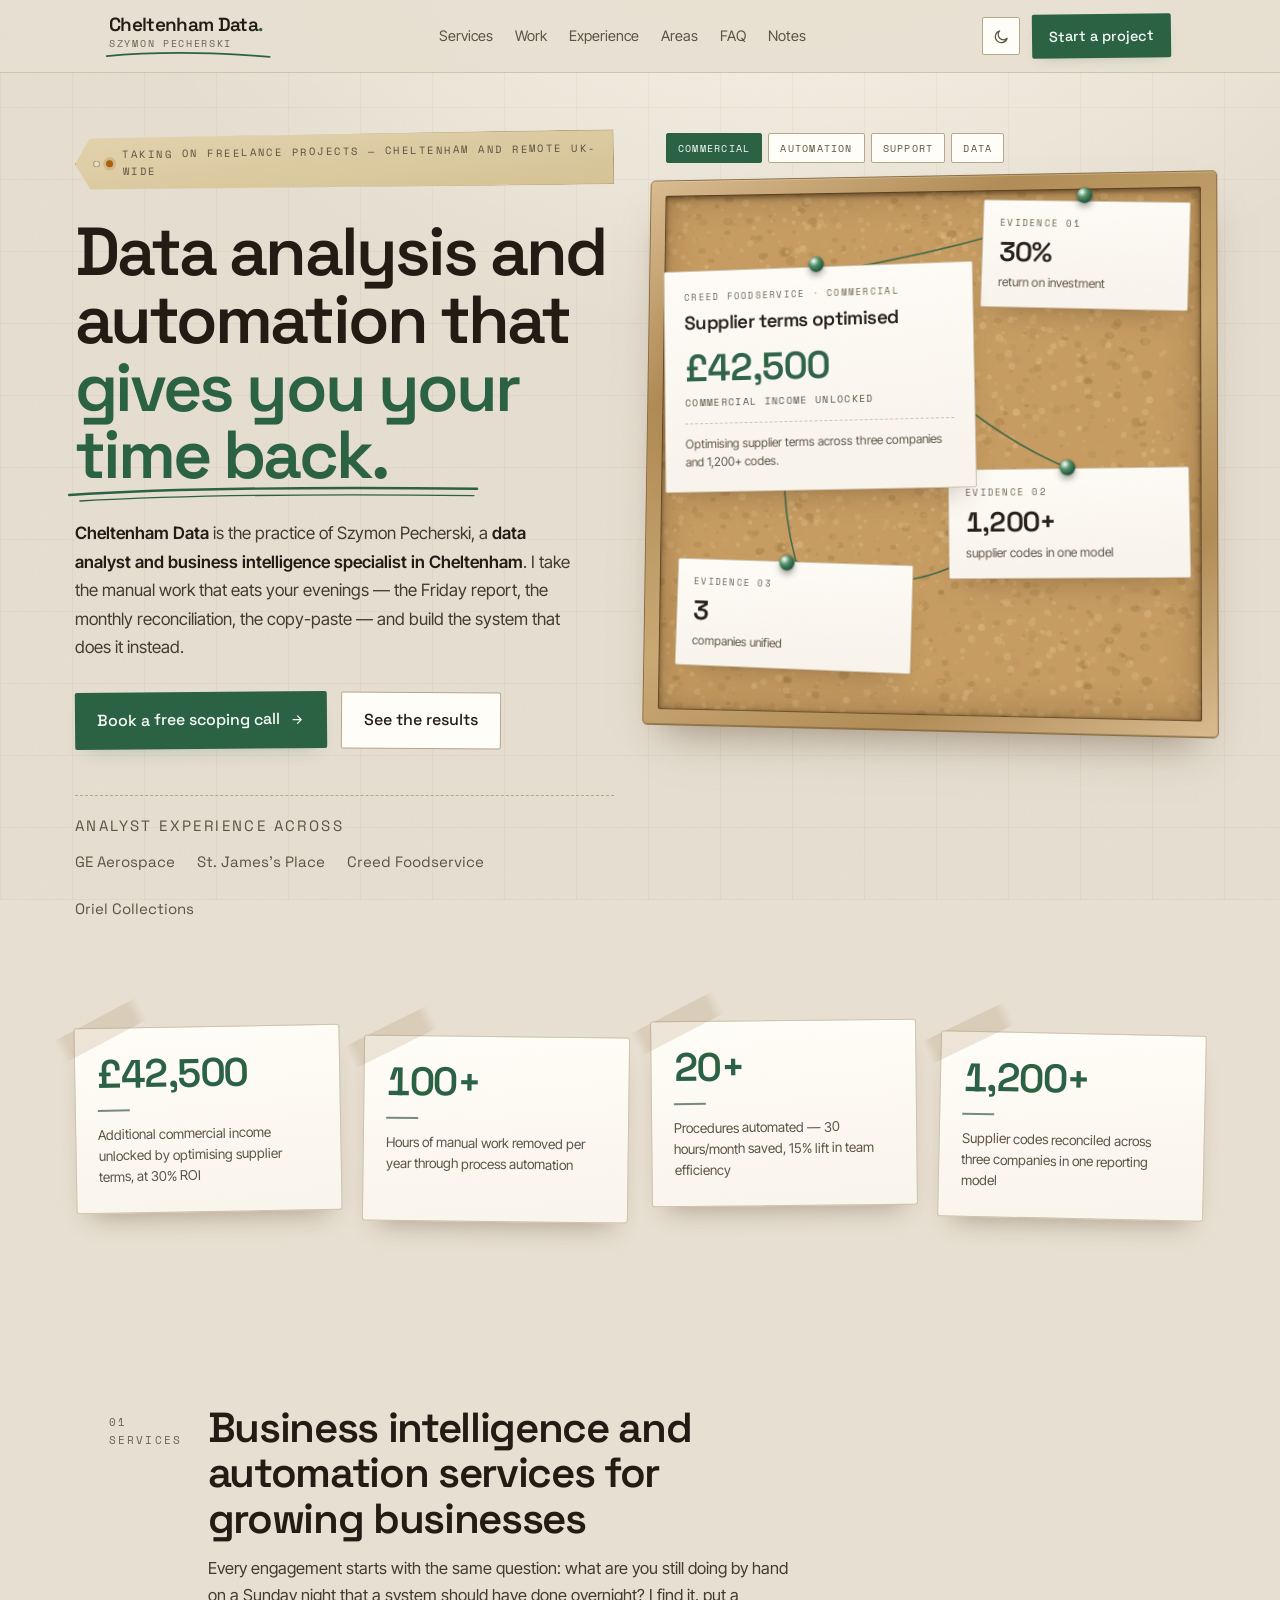
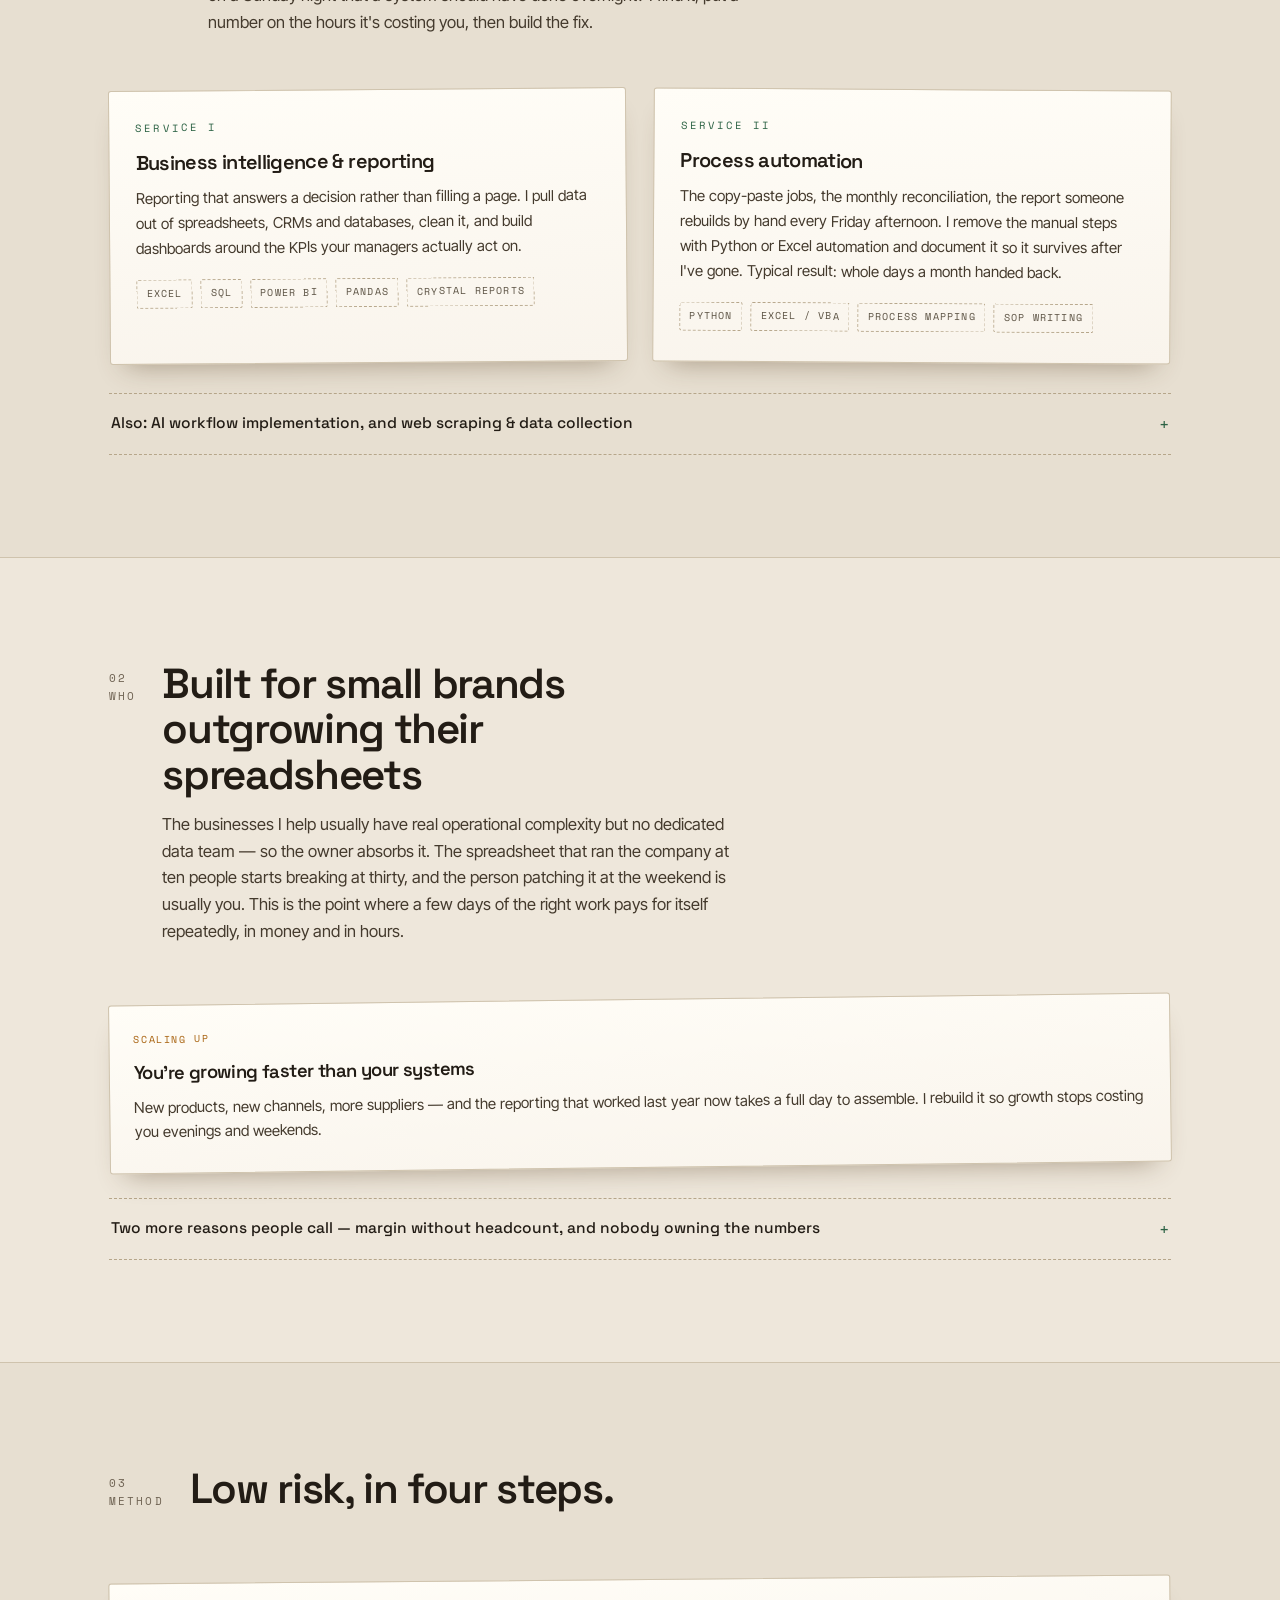
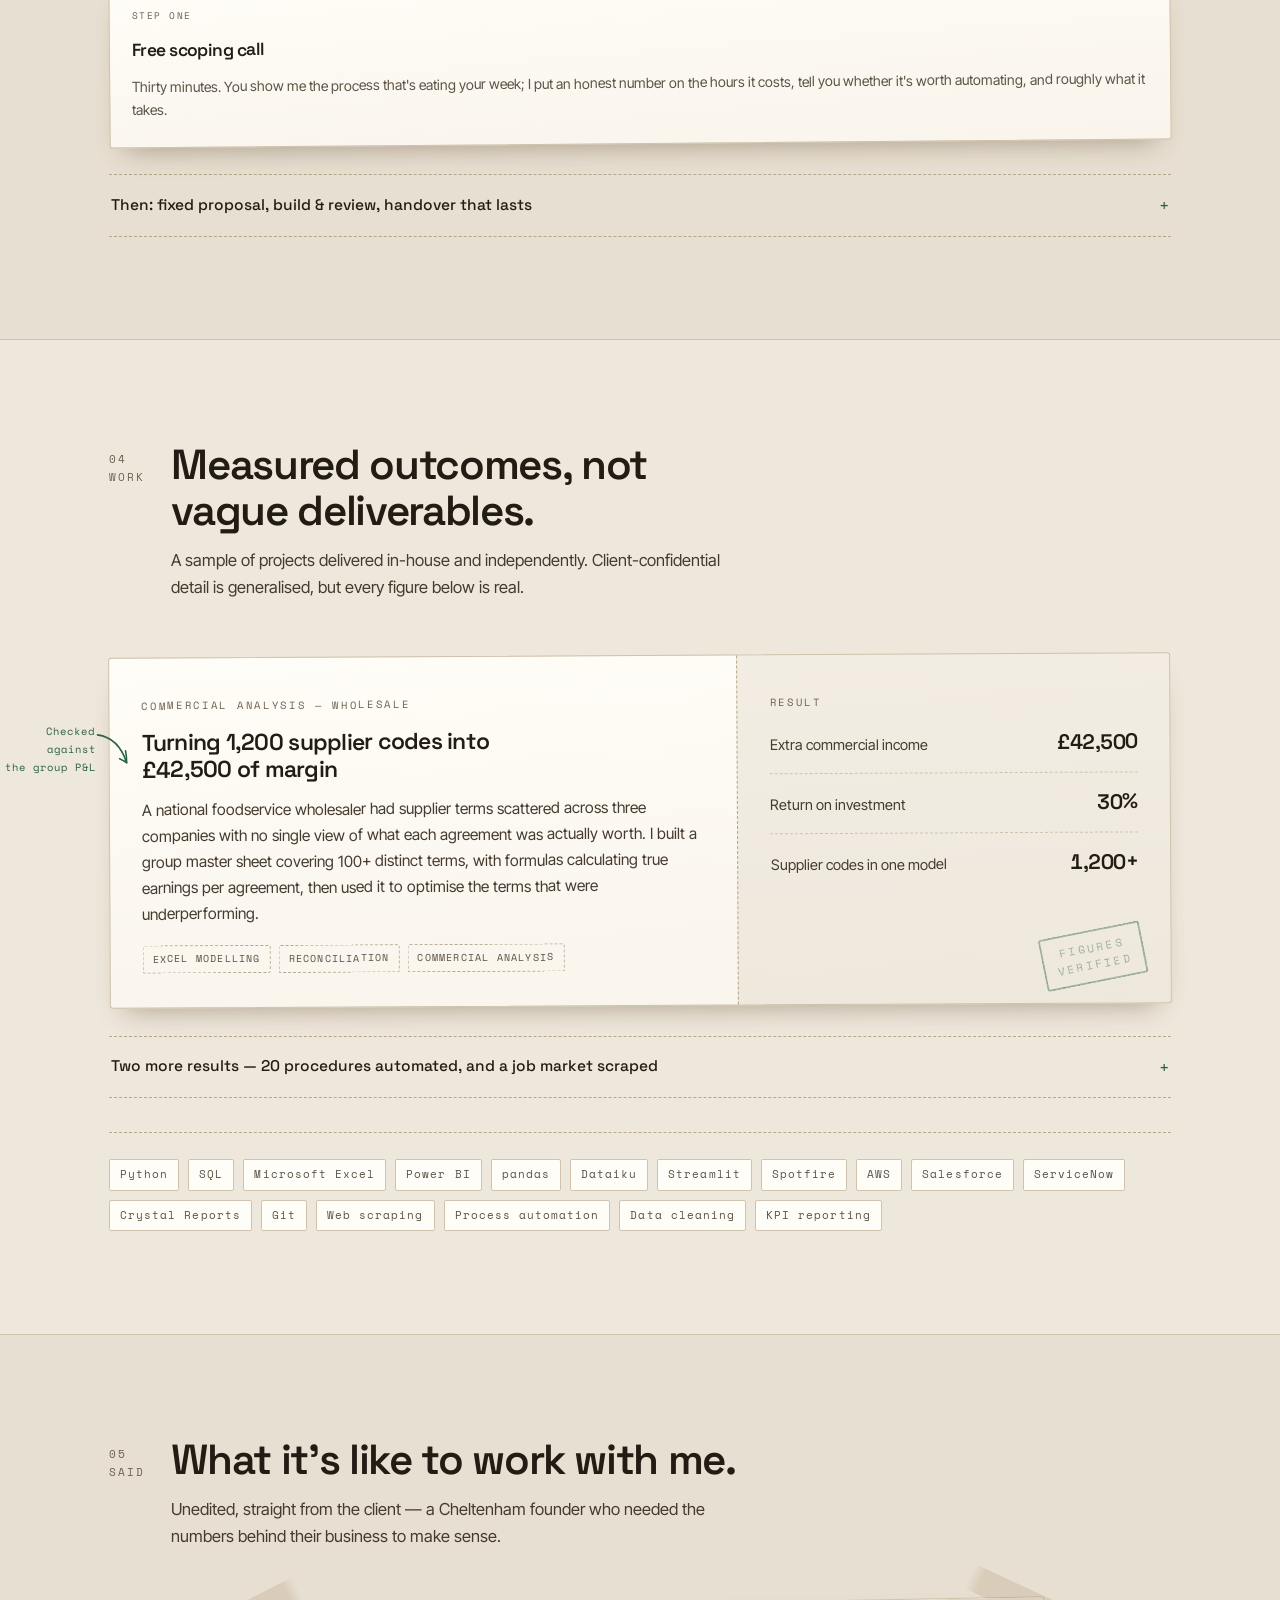
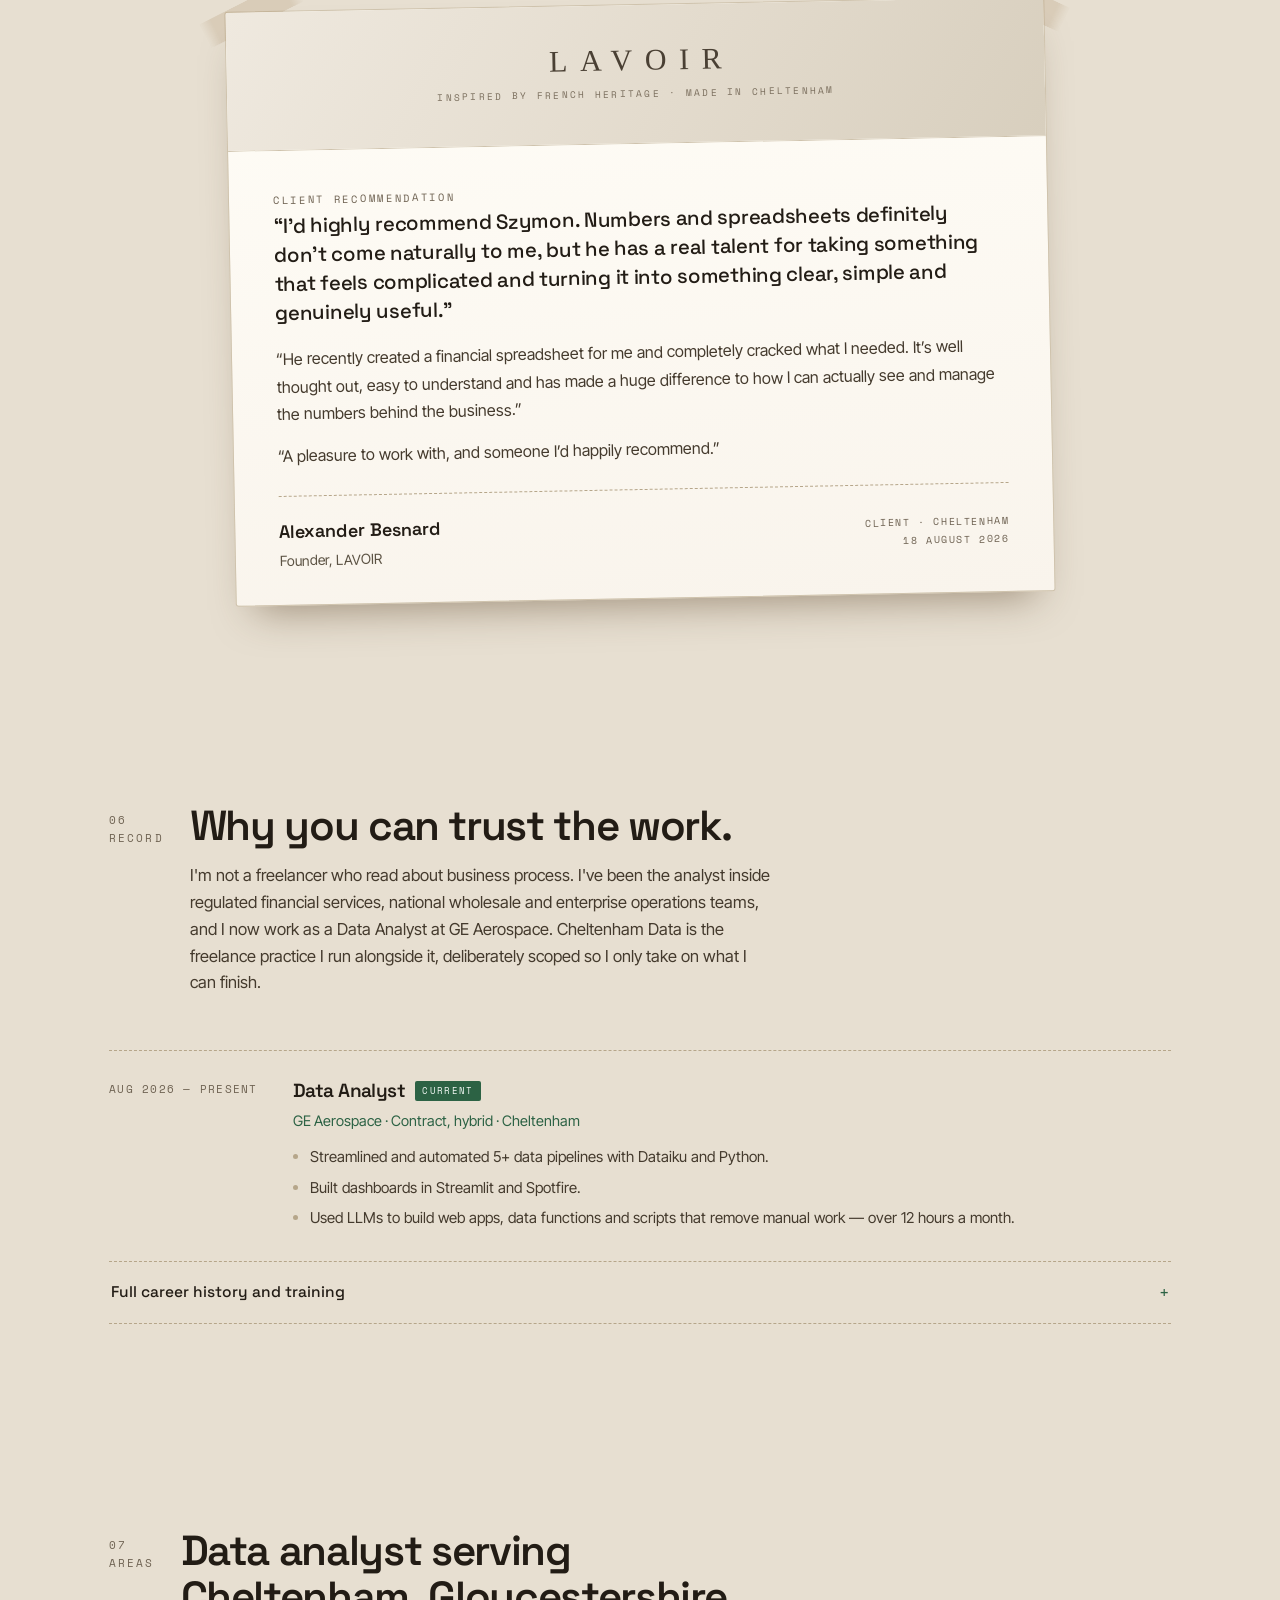
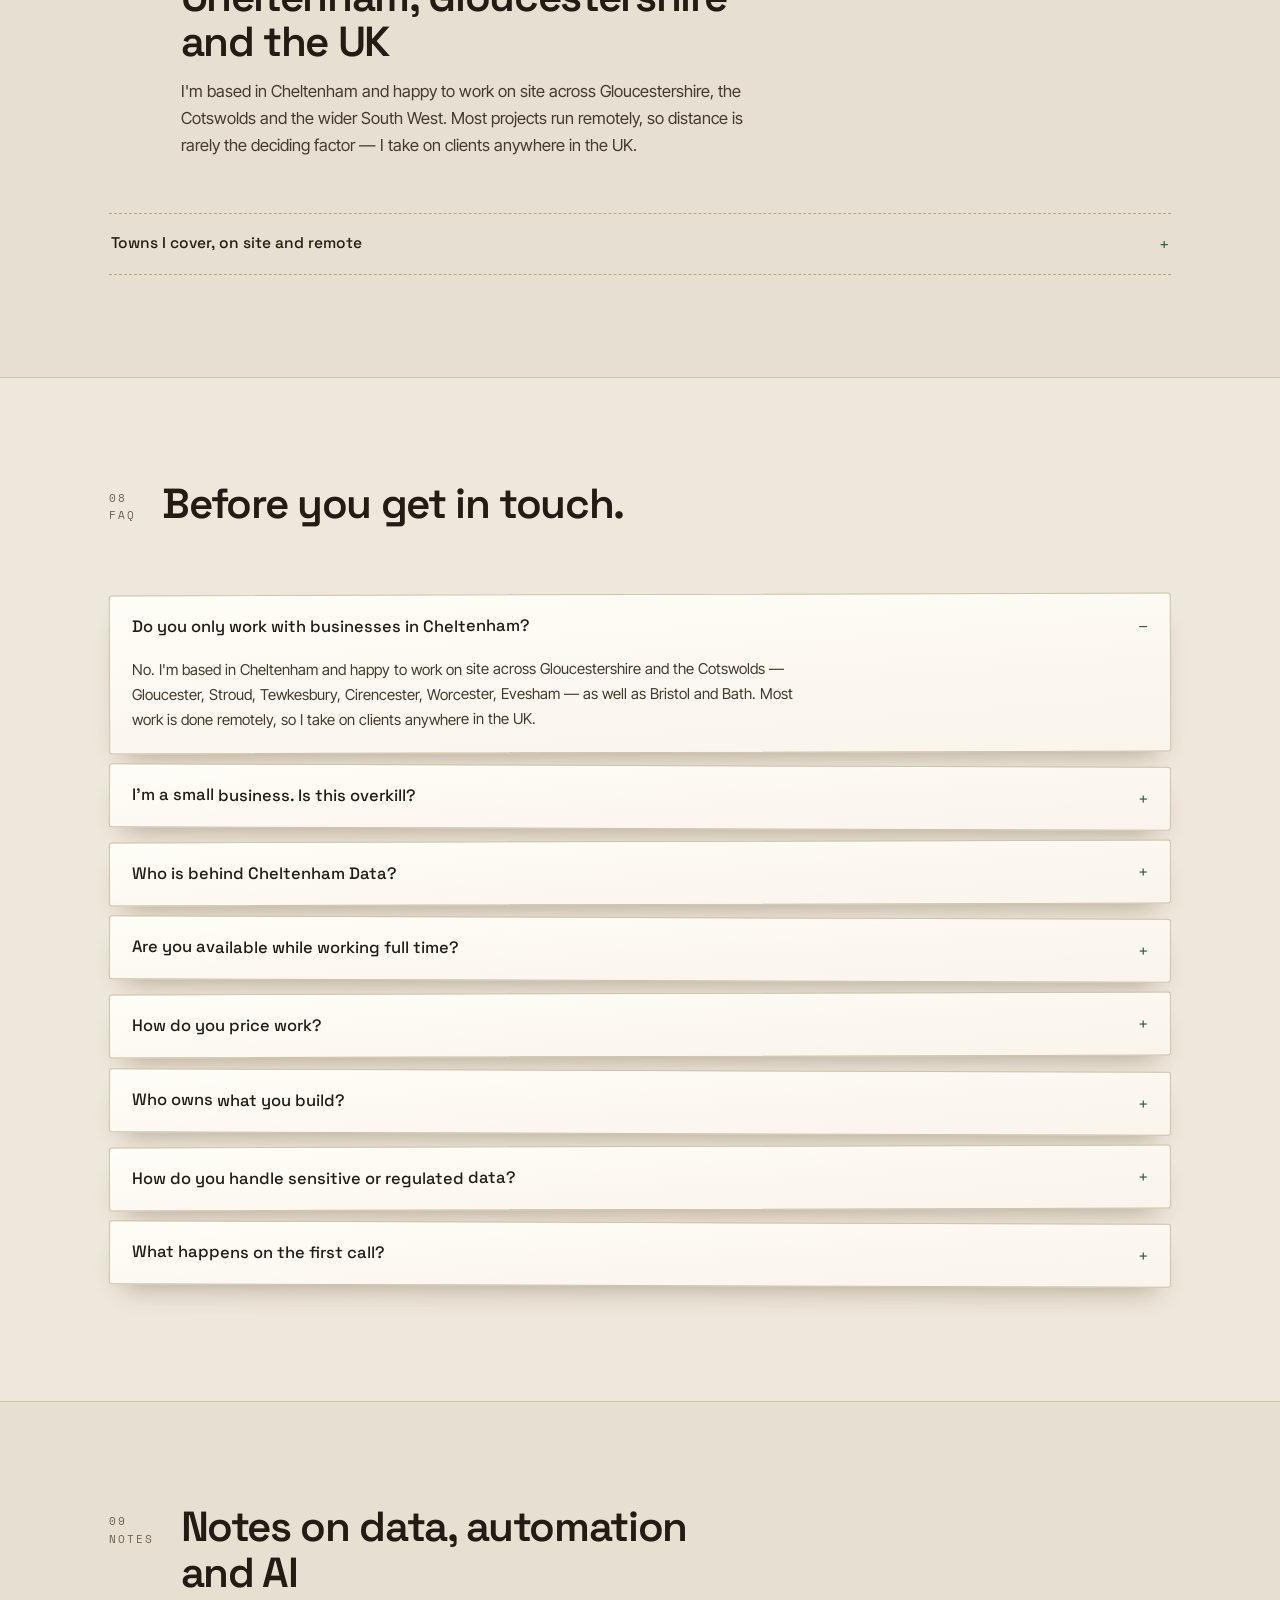
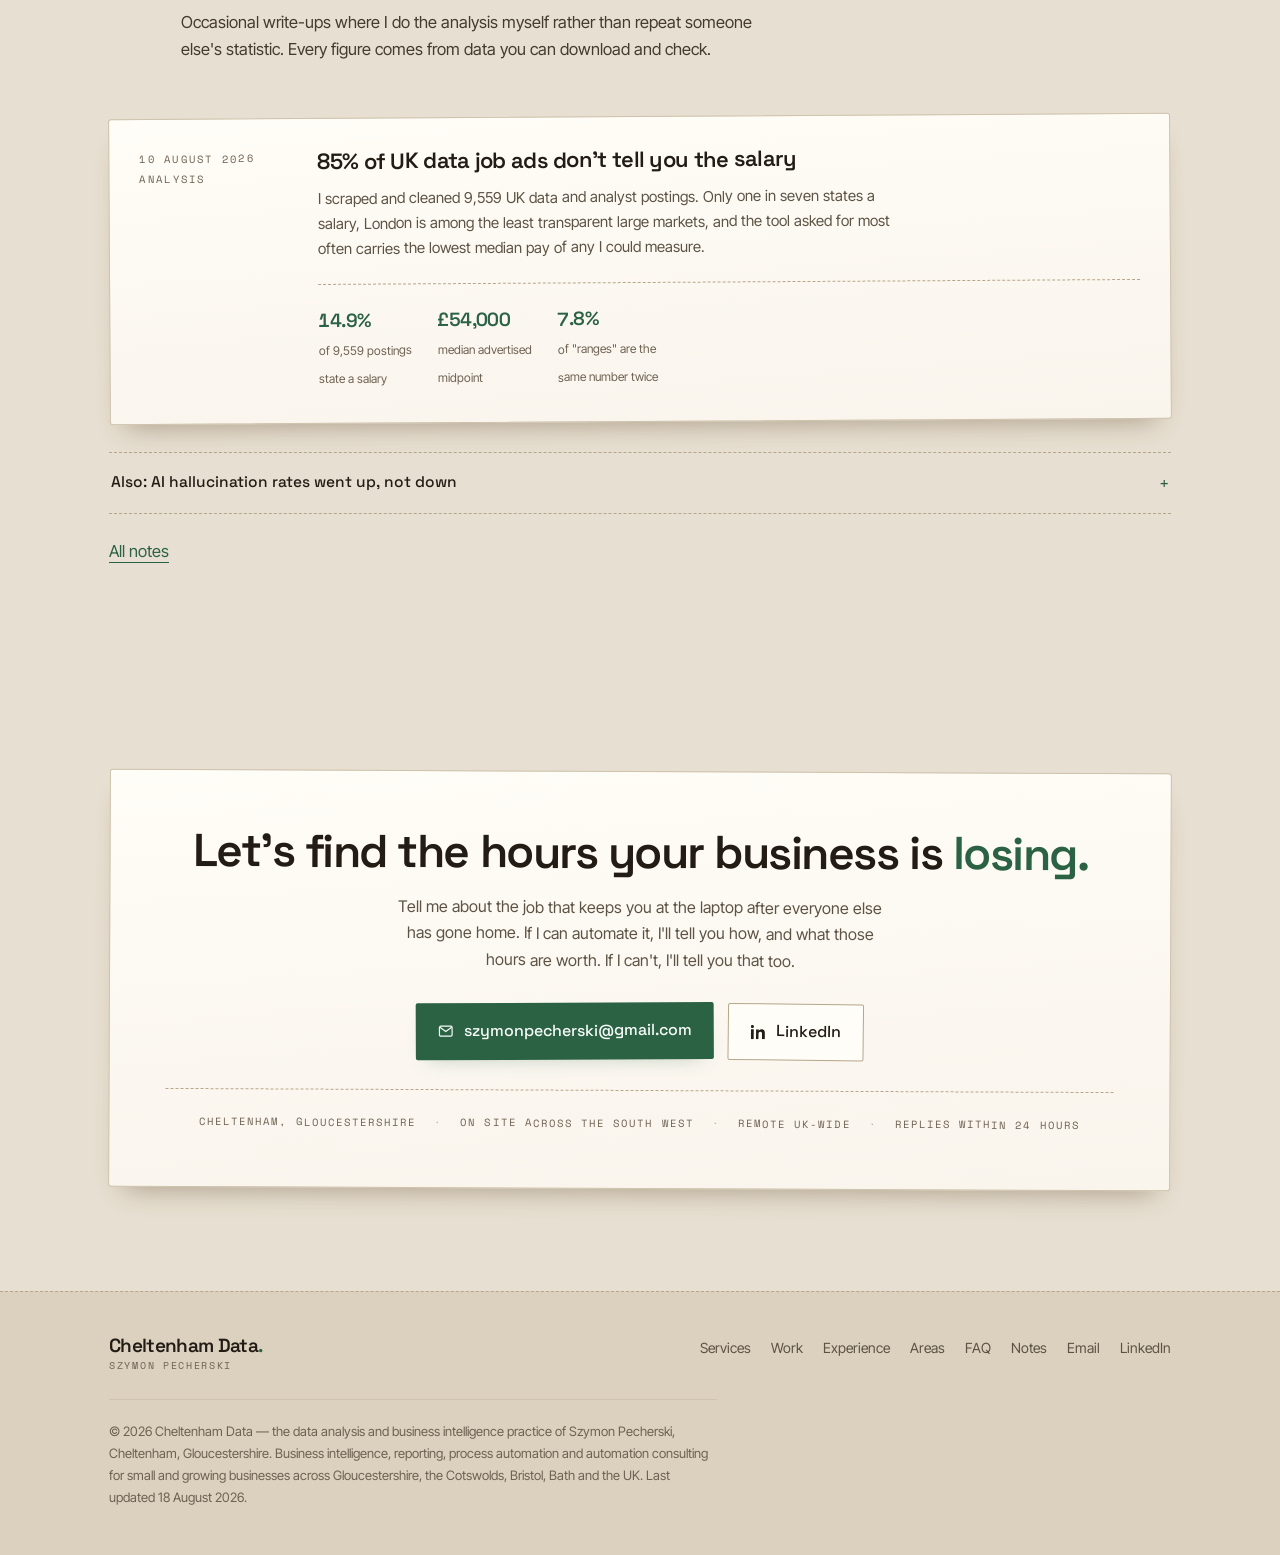
==== commit 465c51d7: "Make the small print legible, halve the phone height, update the GE role Legibility. Two palette tok" ====
--- a/index.html
+++ b/index.html
@@ -275,7 +275,7 @@
   --bg:#e7dfd1; --bg-2:#eee7db; --card:#f9f4ec; --card-2:#fffdf7; --deep:#dbd1be;
   --sunk:rgba(206,194,172,.26);
   --line:#cfc3ad; --line-2:#b6a68a;
-  --text:#221c15; --body:#443a2d; --muted:#6b6050; --faint:#8c8070;
+  --text:#221c15; --body:#443a2d; --muted:#5c5344; --faint:#6e6252;
 
   --tooth:.075; --grid:rgba(120,92,54,.05); --lamp:rgba(255,251,240,.75);
   --hdr:rgba(231,223,209,.9);
@@ -309,7 +309,7 @@
   --bg:#15110d; --bg-2:#1a1611; --card:#221c15; --card-2:#2a2219; --deep:#100d09;
   --sunk:rgba(0,0,0,.22);
   --line:#332a20; --line-2:#4a3c2d;
-  --text:#f1e8db; --body:#c3b5a3; --muted:#9a8b78; --faint:#7c6d5d;
+  --text:#f1e8db; --body:#c3b5a3; --muted:#9a8b78; --faint:#8b7c6a;
 
   --tooth:.05; --grid:rgba(205,156,96,.045); --lamp:rgba(255,226,170,.06);
   --hdr:rgba(21,17,13,.9);
@@ -550,7 +550,7 @@
 .sec-no{font-family:var(--mono);font-size:10.5px;letter-spacing:.2em;color:var(--faint);padding-top:9px;
   line-height:1.7}
 .sec-hd h2{font-size:clamp(27px,3.4vw,42px);line-height:1.08;margin-bottom:14px;max-width:21ch}
-.sec-hd .lede{margin:0;color:var(--muted);max-width:60ch;font-size:16px}
+.sec-hd .lede{margin:0;color:var(--body);max-width:58ch;font-size:16.5px;line-height:1.62}
 .chips{margin-top:18px;display:flex;gap:8px;flex-wrap:wrap}
 .chips span{font-family:var(--mono);font-size:10px;letter-spacing:.12em;text-transform:uppercase;
   color:var(--muted);border:1px dashed var(--line-2);border-radius:2px;padding:5px 9px}
@@ -570,7 +570,7 @@
 .svc-item p{font-size:15px;color:var(--body)}
 
 /* 02 who it's for */
-.who-grid{display:grid;grid-template-columns:repeat(3,1fr);gap:24px}
+.who-grid{display:grid;grid-template-columns:repeat(auto-fit,minmax(260px,1fr));gap:24px}
 .who-card{padding:26px 24px 28px}
 .who-card:nth-child(1){rotate:-.7deg}
 .who-card:nth-child(2){rotate:.4deg;translate:0 9px}
@@ -578,10 +578,10 @@
 .who-card .sig{font-family:var(--mono);font-size:10px;letter-spacing:.16em;text-transform:uppercase;
   color:var(--signal);display:block;margin-bottom:13px}
 .who-card h3{font-size:18.5px;line-height:1.24;margin-bottom:11px}
-.who-card p{font-size:14.5px;color:var(--muted)}
+.who-card p{font-size:15px;color:var(--body)}
 
 /* 03 process */
-.steps{display:grid;grid-template-columns:repeat(4,1fr);gap:20px;position:relative}
+.steps{display:grid;grid-template-columns:repeat(auto-fit,minmax(215px,1fr));gap:20px;position:relative}
 .step{padding:24px 22px 26px}
 .step:nth-child(odd){rotate:-.5deg}
 .step:nth-child(even){rotate:.6deg;translate:0 8px}
@@ -816,7 +816,9 @@
   /* tilts on the independent property: transform is spoken for above */
   .slip.main{rotate:-.7deg} .slip.s1{rotate:.6deg}
   .slip.s2{rotate:-.5deg} .slip.s3{rotate:.7deg}
-  .cards,.who-grid,.steps,.notes-row{grid-template-columns:1fr}
+  .who-grid,.steps,.notes-row{grid-template-columns:1fr}
+  /* the figure tiles repeat the board above, so they get two columns here */
+  .cards{grid-template-columns:1fr 1fr;gap:12px}
   /* one column: the stagger that reads as a stack on desktop just looks
      like misalignment down a phone */
   .tcard:nth-child(n),.who-card:nth-child(n),.step:nth-child(n){translate:none}
@@ -824,6 +826,36 @@
   .sec-hd{grid-template-columns:1fr;gap:10px}
   .sec-no{padding-top:0}
 }
+/* Phone density. The layout above already reflows; this is purely about the
+   vertical budget. At 390px the page ran to eighteen screens, and most of it
+   was air: section padding alone was ~1,400px of it. */
+@media (max-width:640px){
+  section{padding:42px 0}
+  .hero{gap:34px;padding-top:26px}
+  .sec-hd{margin-bottom:26px}
+  /* .sheet carries no padding of its own — each component supplies it, so
+     tighten them individually rather than blanket-padding the wrapper (that
+     double-pads the FAQ, whose summary owns its spacing). */
+  .svc-item{padding:22px 20px 24px}
+  .who-card{padding:20px 18px 22px}
+  .step{padding:19px 18px 21px}
+  .case-l,.case-r{padding:20px 18px 22px}
+  .note-card{padding:22px 20px 24px}
+  .note-figs{display:none}          /* the headline and standfirst carry it */
+  .notes-row .sheet{padding:18px 18px 20px}
+  .said .body{padding:24px 22px 22px}
+  .said .body p:first-of-type{font-size:18px}
+  .said .sig{margin-top:20px;padding-top:16px}
+  .contact .sheet{padding:28px 22px}
+  .faq summary{padding:14px 18px;font-size:15.5px}
+  .faq .ans{padding:0 18px 17px}
+  .tl-item{padding:18px 0}
+  .strap{font-size:16.5px;margin-top:22px}
+  .fold summary{padding:14px 2px;font-size:15px}
+  .fold-body{padding-bottom:22px}
+  .stack{gap:7px}
+}
+
 @media (prefers-reduced-motion:reduce){
   html{scroll-behavior:auto}
   *{animation:none!important;transition-duration:.001ms!important}
@@ -1040,20 +1072,28 @@
         <div class="chips"><span>Python</span><span>Excel / VBA</span><span>Process mapping</span><span>SOP writing</span></div>
       </article>
 
-      <article class="sheet svc-item rv">
+    </div>
+
+    <details class="fold">
+      <summary>Also: AI workflow implementation, and web scraping &amp; data collection</summary>
+      <div class="fold-body">
+        <div class="svc">
+      <article class="sheet svc-item">
         <span class="num">Service iii</span>
         <h3>AI workflow implementation</h3>
         <p>Practical AI, not hype. I find where a language model genuinely saves time — drafting, triage, classification, summarising — then build it into your workflow with guardrails and human review. If AI is the wrong tool, I'll tell you so.</p>
         <div class="chips"><span>Workflow design</span><span>Prompt systems</span><span>Human-in-the-loop</span><span>Data governance</span></div>
       </article>
 
-      <article class="sheet svc-item rv">
+      <article class="sheet svc-item">
         <span class="num">Service iv</span>
         <h3>Web scraping &amp; data collection</h3>
         <p>When the data you need lives on the web rather than in your systems, I build collectors to gather it — competitor pricing, market listings, supplier catalogues — then clean and structure it. Ethically built, respecting site terms and rate limits.</p>
         <div class="chips"><span>Python</span><span>BeautifulSoup</span><span>Data cleaning</span><span>Scheduled jobs</span></div>
       </article>
-    </div>
+        </div>
+      </div>
+    </details>
   </div>
 </section>
 
@@ -1073,17 +1113,25 @@
         <h3>You're growing faster than your systems</h3>
         <p>New products, new channels, more suppliers — and the reporting that worked last year now takes a full day to assemble. I rebuild it so growth stops costing you evenings and weekends.</p>
       </div>
-      <div class="sheet who-card rv">
+    </div>
+
+    <details class="fold">
+      <summary>Two more reasons people call — margin without headcount, and nobody owning the numbers</summary>
+      <div class="fold-body">
+        <div class="who-grid">
+      <div class="sheet who-card">
         <span class="sig">Cost pressure</span>
         <h3>You need margin without adding headcount</h3>
         <p>Optimising supplier terms unlocked £42,500 at one wholesaler. Automation removed 100+ hours a year at another — hours that went back to the team rather than into overtime. Both were cheaper than hiring.</p>
       </div>
-      <div class="sheet who-card rv">
+      <div class="sheet who-card">
         <span class="sig">No data team</span>
         <h3>Nobody owns the numbers</h3>
         <p>Everyone reports differently, nobody trusts the totals, and decisions get made on gut feel. I build one source of truth your team can maintain themselves.</p>
       </div>
-    </div>
+        </div>
+      </div>
+    </details>
   </div>
 </section>
 
@@ -1096,10 +1144,18 @@
     </div>
     <div class="steps">
       <div class="sheet step rv"><b>Step one</b><h3>Free scoping call</h3><p>Thirty minutes. You show me the process that's eating your week; I put an honest number on the hours it costs, tell you whether it's worth automating, and roughly what it takes.</p></div>
-      <div class="sheet step rv"><b>Step two</b><h3>Fixed proposal</h3><p>A written scope with a fixed price, a deadline and a defined outcome. No hourly drift, no surprise invoices.</p></div>
-      <div class="sheet step rv"><b>Step three</b><h3>Build &amp; review</h3><p>I build in short cycles and show you working output early, so course-corrections happen in week one rather than at handover.</p></div>
-      <div class="sheet step rv"><b>Step four</b><h3>Handover that lasts</h3><p>Documentation and SOPs written in plain English, plus a walkthrough for your team. You own everything I build.</p></div>
-    </div>
+    </div>
+
+    <details class="fold">
+      <summary>Then: fixed proposal, build &amp; review, handover that lasts</summary>
+      <div class="fold-body">
+        <div class="steps">
+      <div class="sheet step"><b>Step two</b><h3>Fixed proposal</h3><p>A written scope with a fixed price, a deadline and a defined outcome. No hourly drift, no surprise invoices.</p></div>
+      <div class="sheet step"><b>Step three</b><h3>Build &amp; review</h3><p>I build in short cycles and show you working output early, so course-corrections happen in week one rather than at handover.</p></div>
+      <div class="sheet step"><b>Step four</b><h3>Handover that lasts</h3><p>Documentation and SOPs written in plain English, plus a walkthrough for your team. You own everything I build.</p></div>
+        </div>
+      </div>
+    </details>
   </div>
 </section>
 
@@ -1137,7 +1193,11 @@
       <div class="stamp"><span>Figures<br>verified</span></div>
     </article>
 
-    <article class="sheet case rv">
+    <details class="fold">
+      <summary>Two more results — 20 procedures automated, and a job market scraped</summary>
+      <div class="fold-body">
+
+    <article class="sheet case">
       <div class="case-l">
         <span class="mark">Automation — operations</span>
         <h3>Twenty manual procedures automated out of existence</h3>
@@ -1152,7 +1212,7 @@
       </div>
     </article>
 
-    <article class="sheet case rv">
+    <article class="sheet case">
       <div class="case-l">
         <span class="mark">Data collection — market research</span>
         <h3>Scraping a job market to find where demand really sits</h3>
@@ -1168,10 +1228,14 @@
     </article>
 
     <div class="rv">
+      </div>
+    </details>
+
       <h2 class="sr">Tools and technologies</h2>
       <div class="stack">
         <span>Python</span><span>SQL</span><span>Microsoft Excel</span><span>Power BI</span><span>pandas</span>
-        <span>AWS</span><span>Salesforce</span><span>ServiceNow</span><span>Crystal Reports</span>
+        <span>Dataiku</span><span>Streamlit</span><span>Spotfire</span><span>AWS</span><span>Salesforce</span>
+        <span>ServiceNow</span><span>Crystal Reports</span><span>Git</span>
         <span>Web scraping</span><span>Process automation</span><span>Data cleaning</span><span>KPI reporting</span>
       </div>
     </div>
@@ -1208,10 +1272,7 @@
           <p>&ldquo;He recently created a financial spreadsheet for me and completely cracked what I
             needed. It&rsquo;s well thought out, easy to understand and has made a huge difference to
             how I can actually see and manage the numbers behind the business.&rdquo;</p>
-          <p>&ldquo;Szymon is also incredibly friendly, approachable and clearly very good at what he
-            does. It&rsquo;s great to see a young local entrepreneur building something for himself and
-            just getting on with it. A pleasure to work with, and someone I&rsquo;d happily
-            recommend.&rdquo;</p>
+          <p>&ldquo;A pleasure to work with, and someone I&rsquo;d happily recommend.&rdquo;</p>
         </blockquote>
         <div class="sig">
           <div><b>Alexander Besnard</b><i>Founder, LAVOIR</i></div>
@@ -1238,8 +1299,12 @@
         <div class="tl-when">Aug 2026 — present</div>
         <div>
           <div class="tl-role">Data Analyst<span class="tag-now">Current</span></div>
-          <div class="tl-co">GE Aerospace</div>
-          <ul><li>In the data function at one of the world's largest aerospace manufacturers.</li></ul>
+          <div class="tl-co">GE Aerospace &middot; Contract, hybrid &middot; Cheltenham</div>
+          <ul>
+            <li>Streamlined and automated 5+ data pipelines with Dataiku and Python.</li>
+            <li>Built dashboards in Streamlit and Spotfire.</li>
+            <li>Used LLMs to build web apps, data functions and scripts that remove manual work — over 12 hours a month.</li>
+          </ul>
         </div>
       </div>
     </div>
@@ -1315,7 +1380,10 @@
         <p class="lede">I'm based in Cheltenham and happy to work on site across Gloucestershire, the Cotswolds and the wider South West. Most projects run remotely, so distance is rarely the deciding factor — I take on clients anywhere in the UK.</p>
       </div>
     </div>
-    <div class="areas rv">
+    <details class="fold">
+      <summary>Towns I cover, on site and remote</summary>
+      <div class="fold-body">
+        <div class="areas">
       <div>
         <h3>On site</h3>
         <div class="area-list">
@@ -1330,7 +1398,9 @@
         </div>
         <p class="area-note">Local clients tend to get one or two on-site days for discovery and handover, with the build done remotely. It keeps costs down without losing the face-to-face bit that makes scoping accurate.</p>
       </div>
-    </div>
+        </div>
+      </div>
+    </details>
   </div>
 </section>
 
@@ -1404,7 +1474,10 @@
       </div>
     </a>
 
-    <a class="sheet note-card rv" href="/blog/ai-hallucination-rates-2024-vs-2026/">
+    <details class="fold">
+      <summary>Also: AI hallucination rates went up, not down</summary>
+      <div class="fold-body">
+    <a class="sheet note-card" href="/blog/ai-hallucination-rates-2024-vs-2026/">
       <div class="note-when">2 August 2026<br>Analysis</div>
       <div>
         <h3>AI hallucination rates went up, not down</h3>
@@ -1419,6 +1492,9 @@
         </div>
       </div>
     </a>
+
+      </div>
+    </details>
 
     <p class="note-more rv"><a href="/blog/" class="ul">All notes</a></p>
   </div>
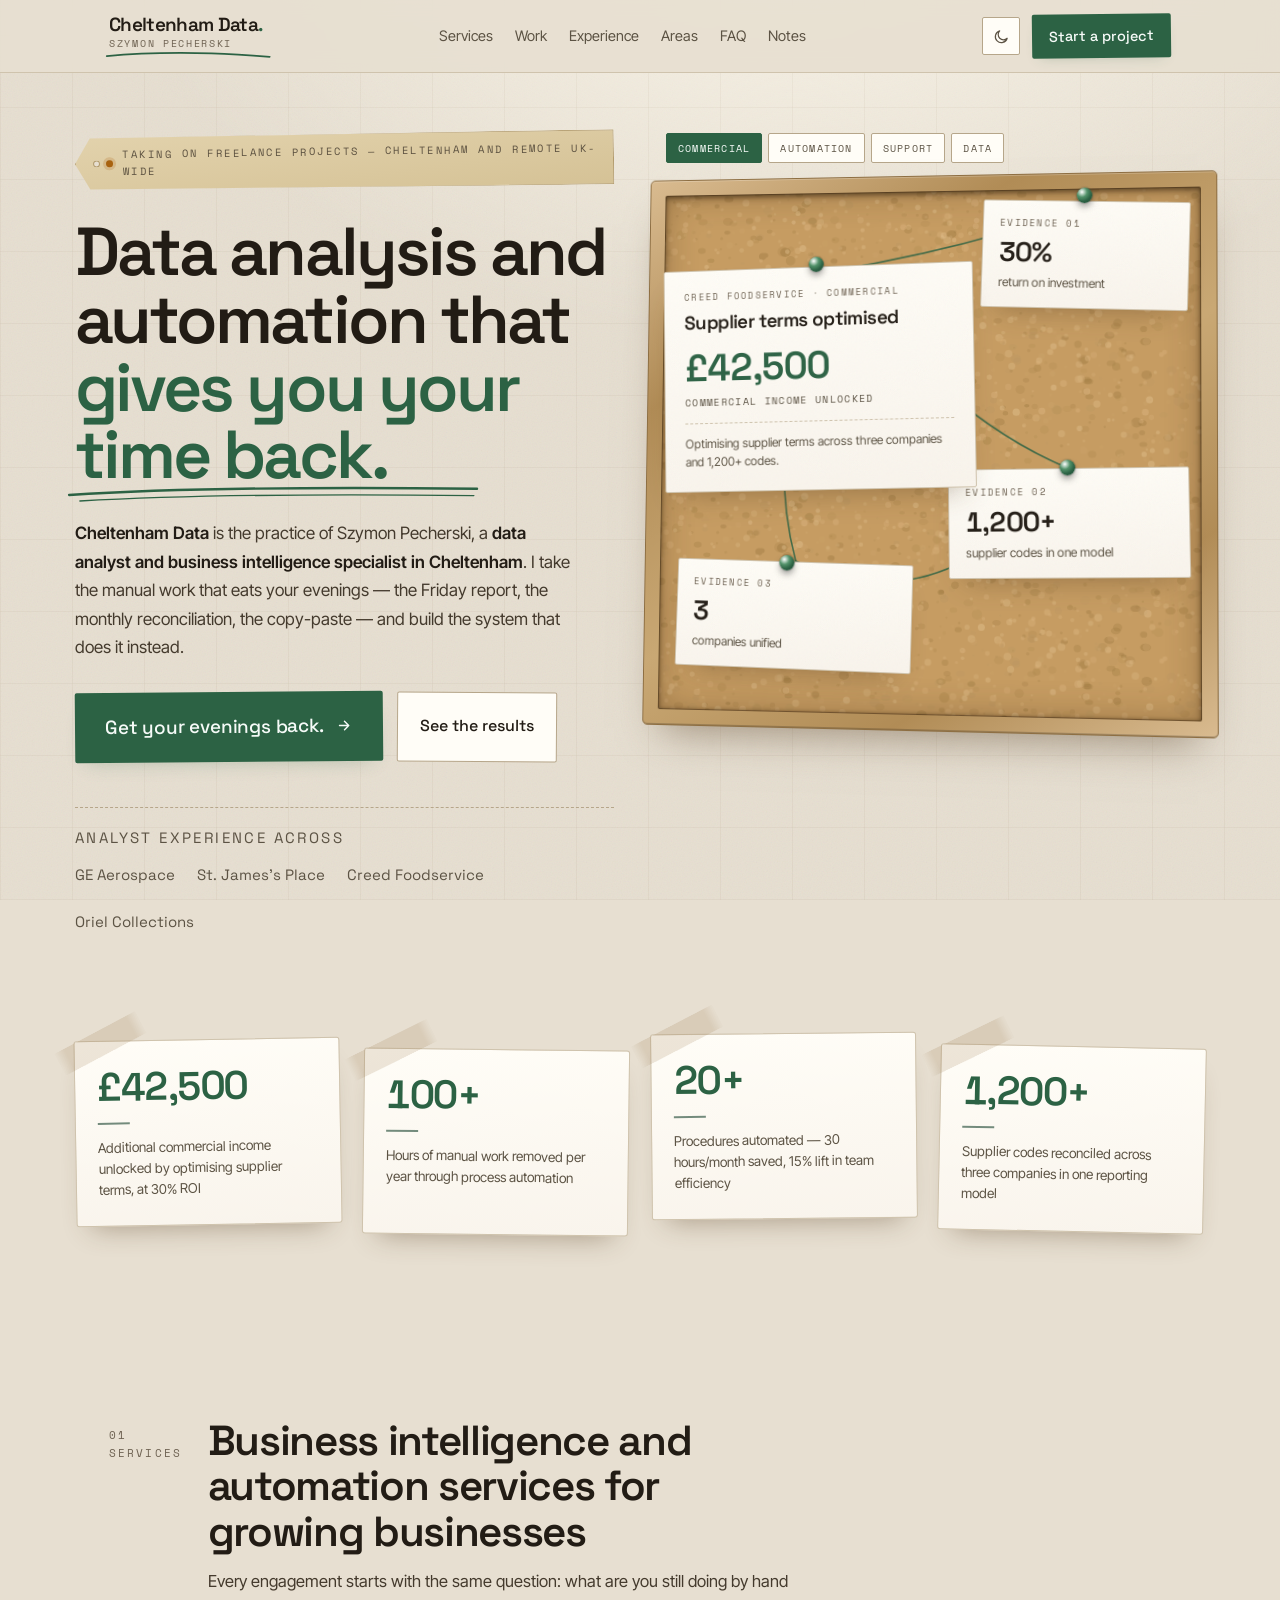
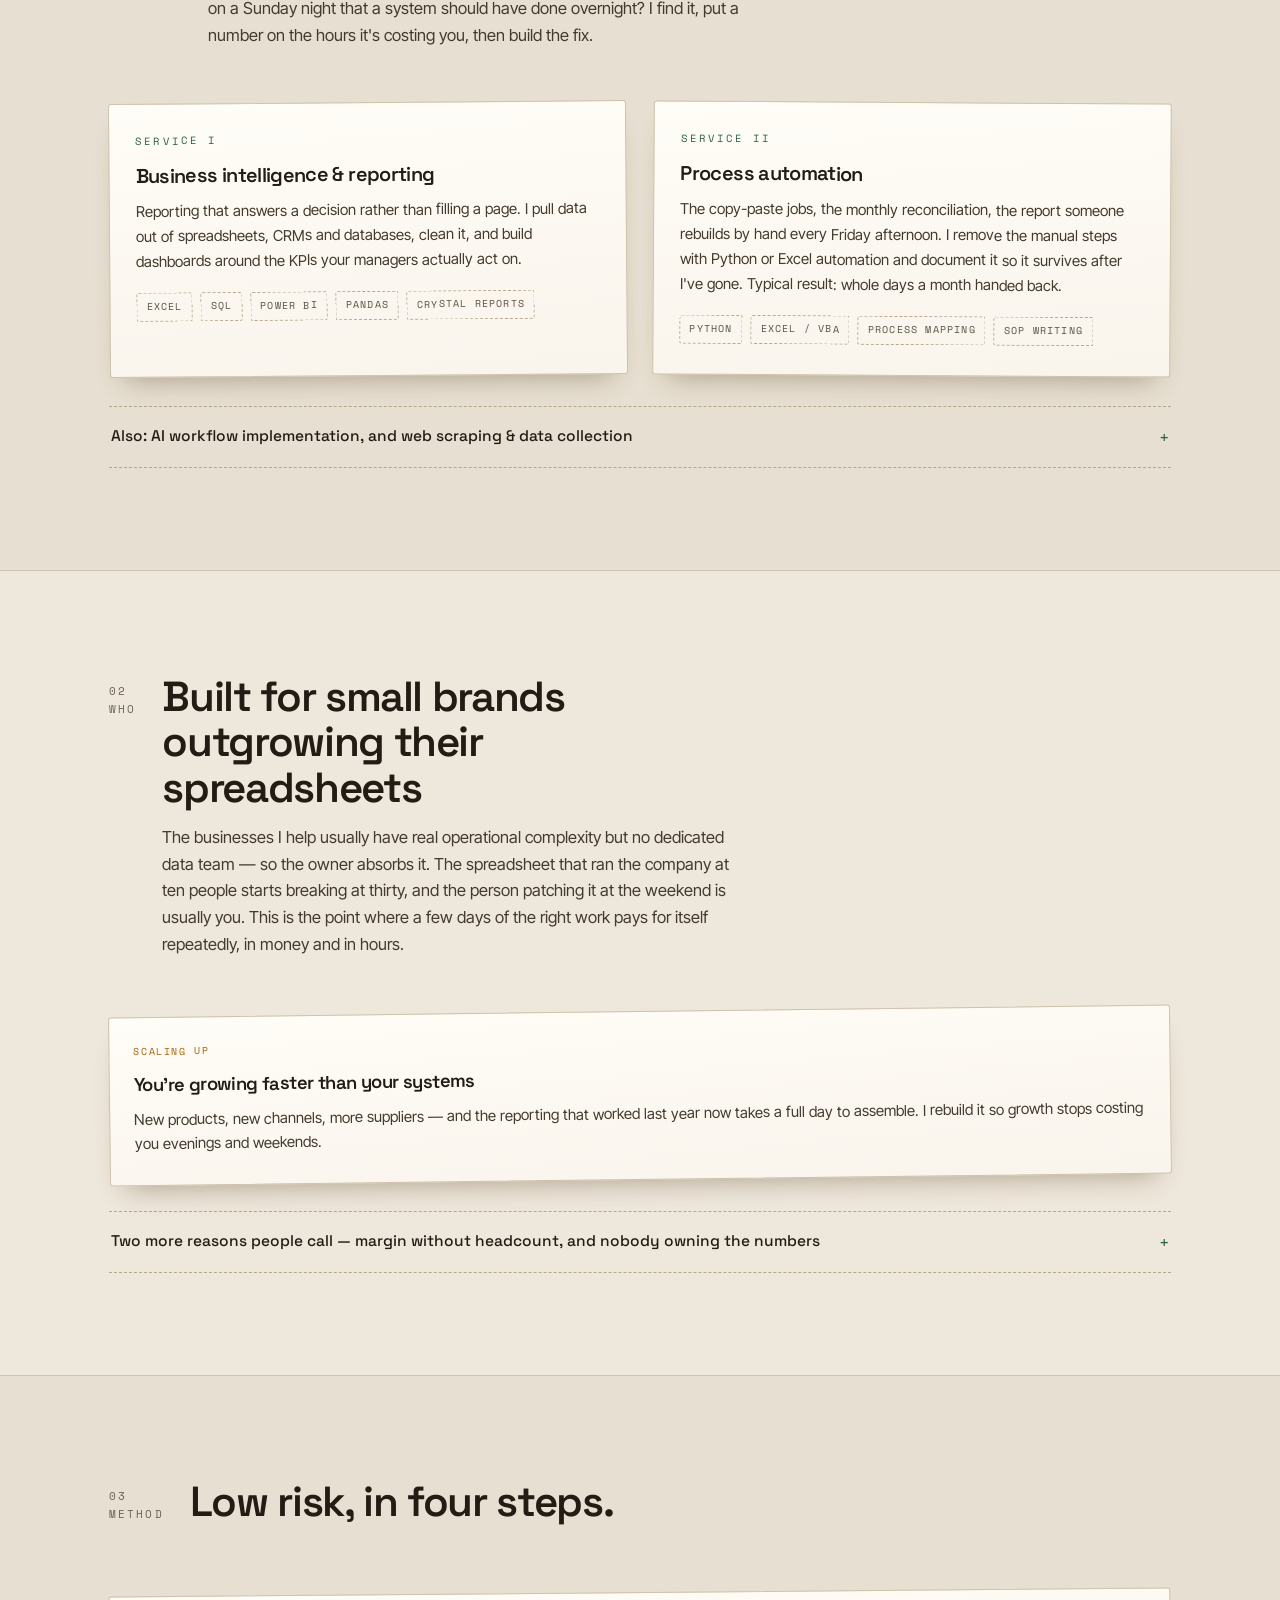
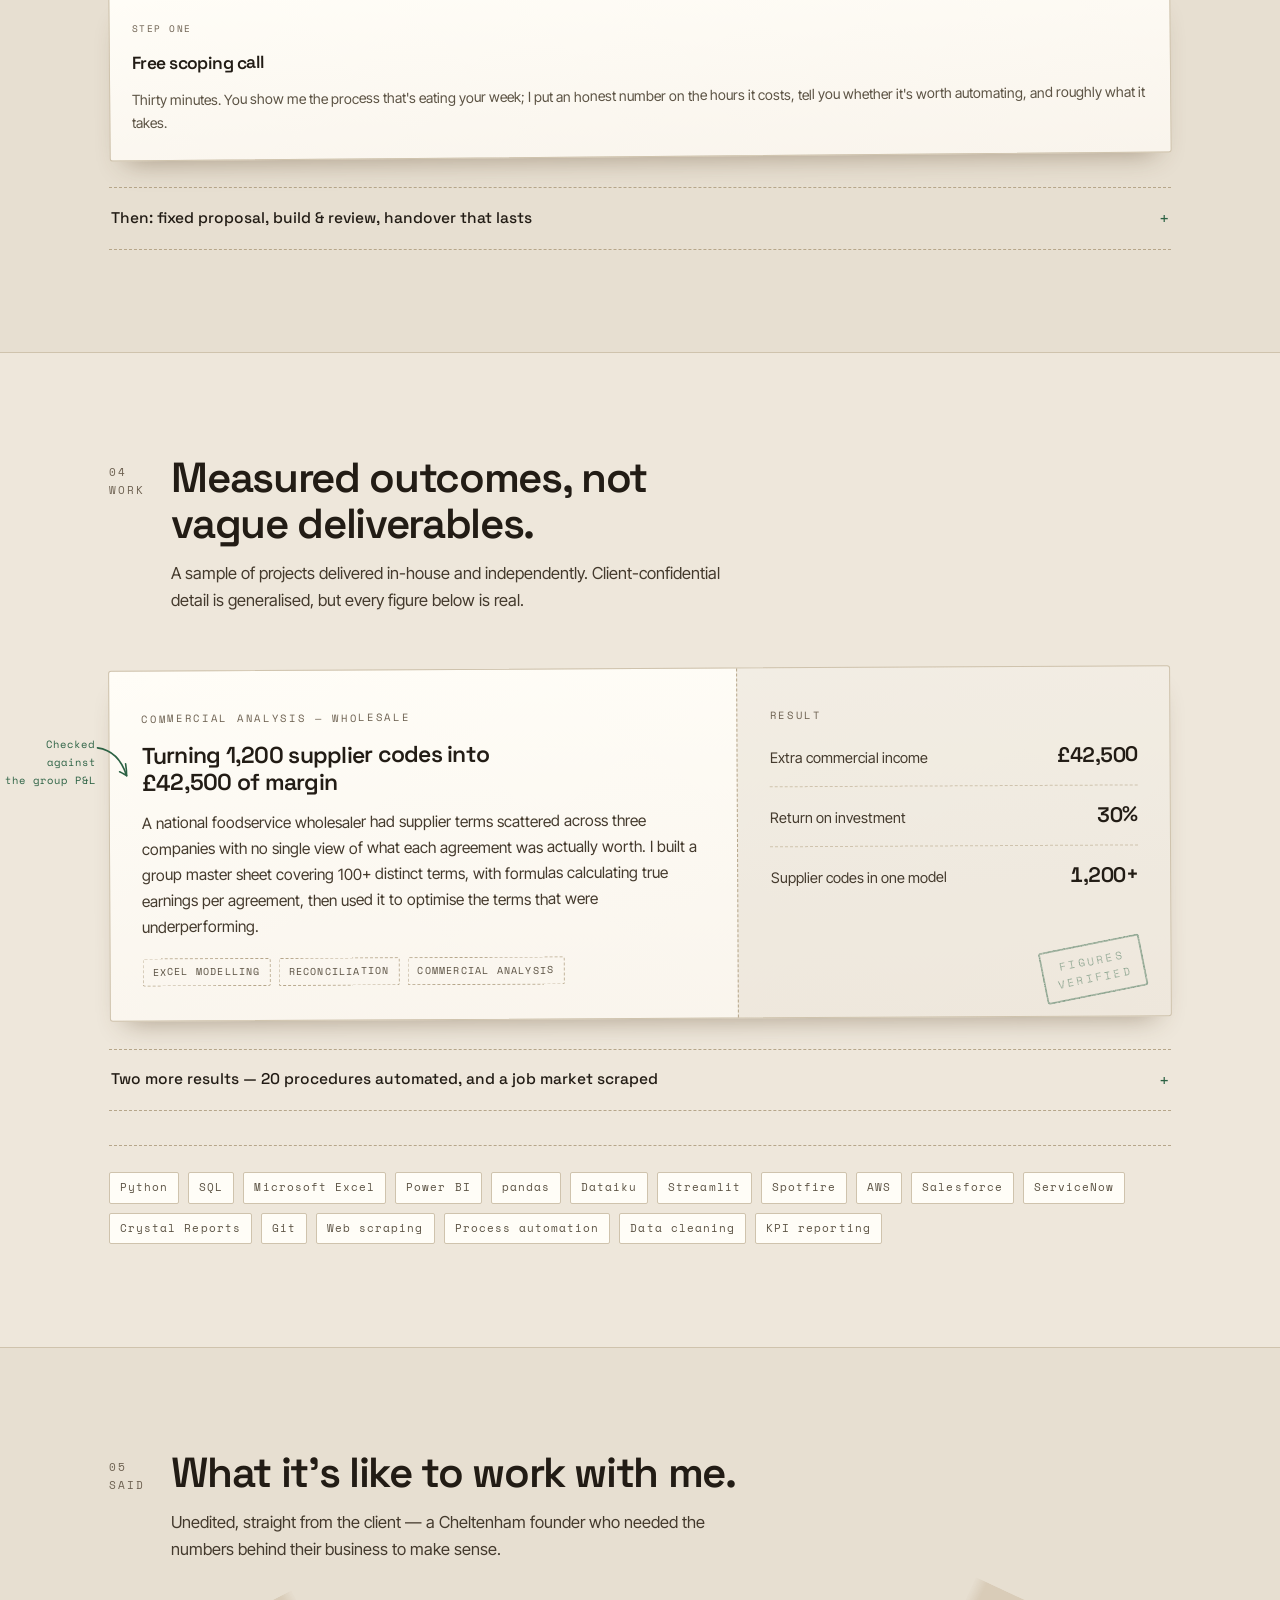
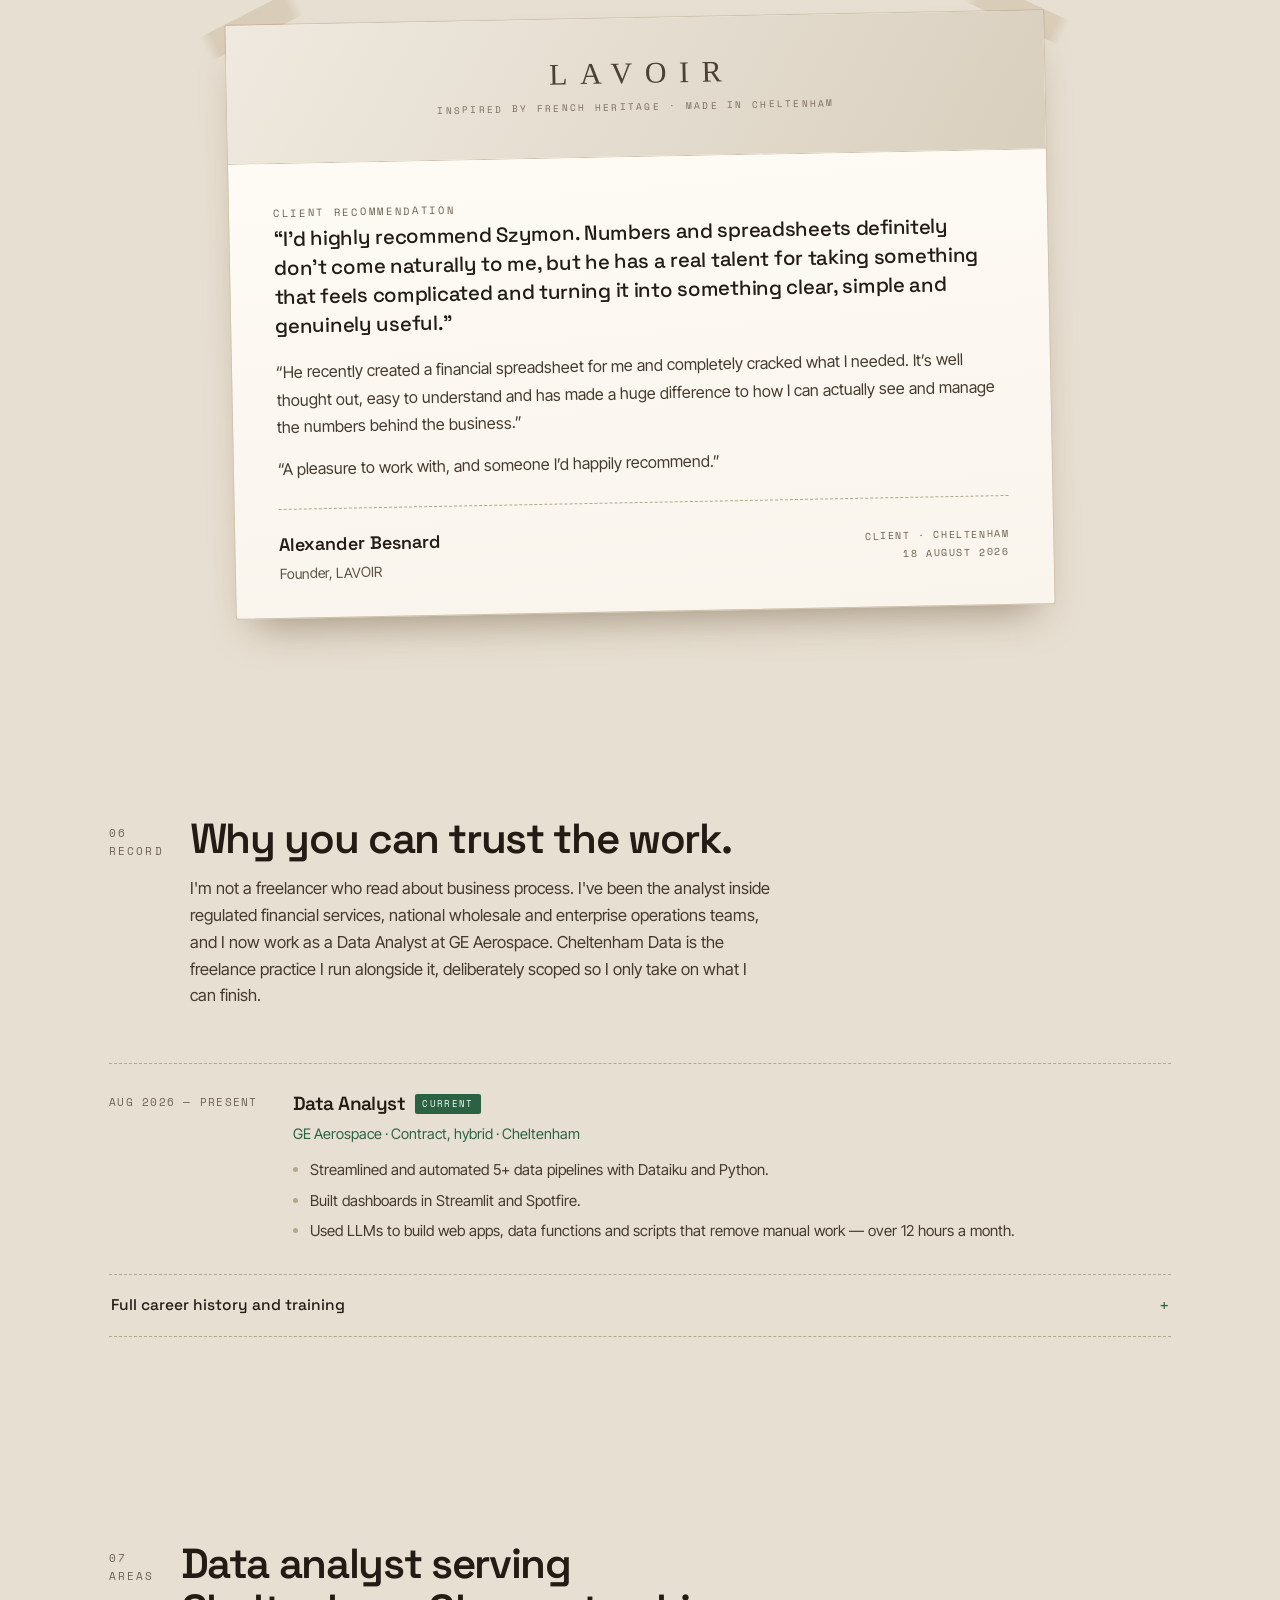
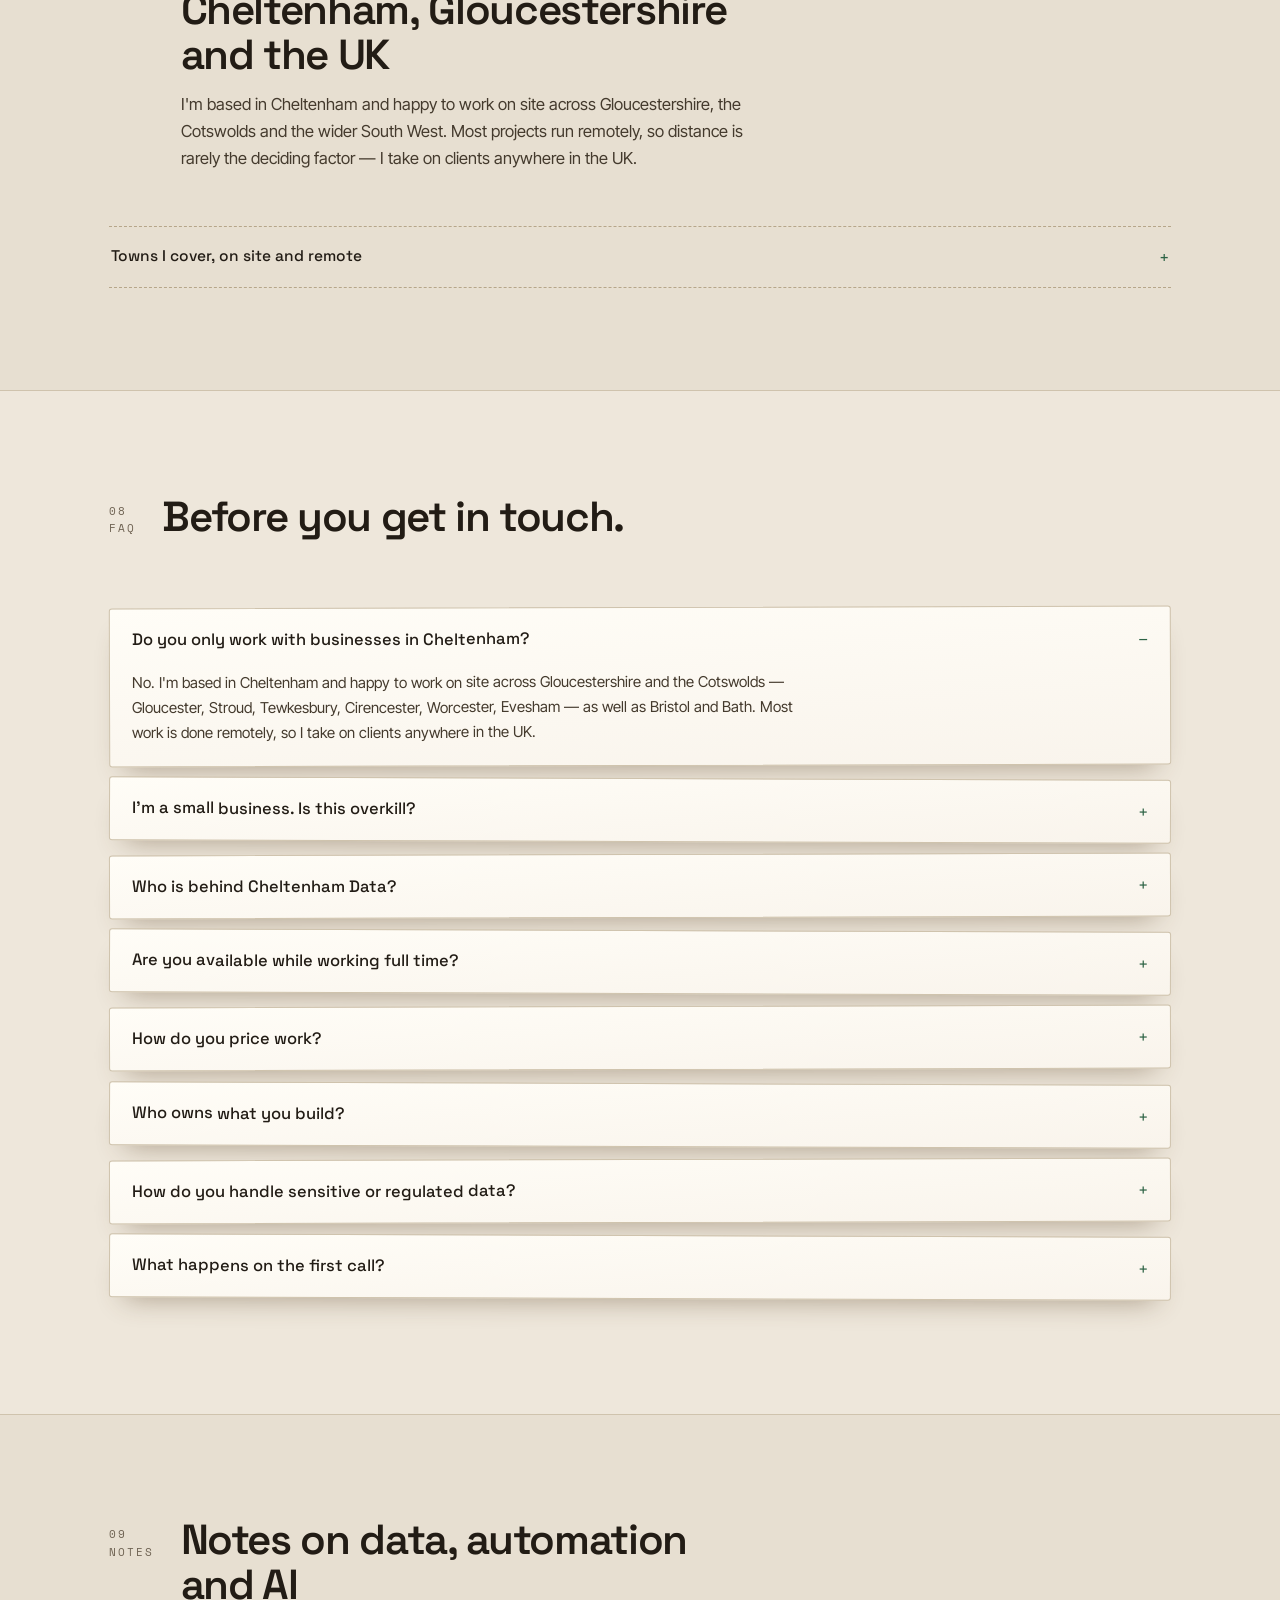
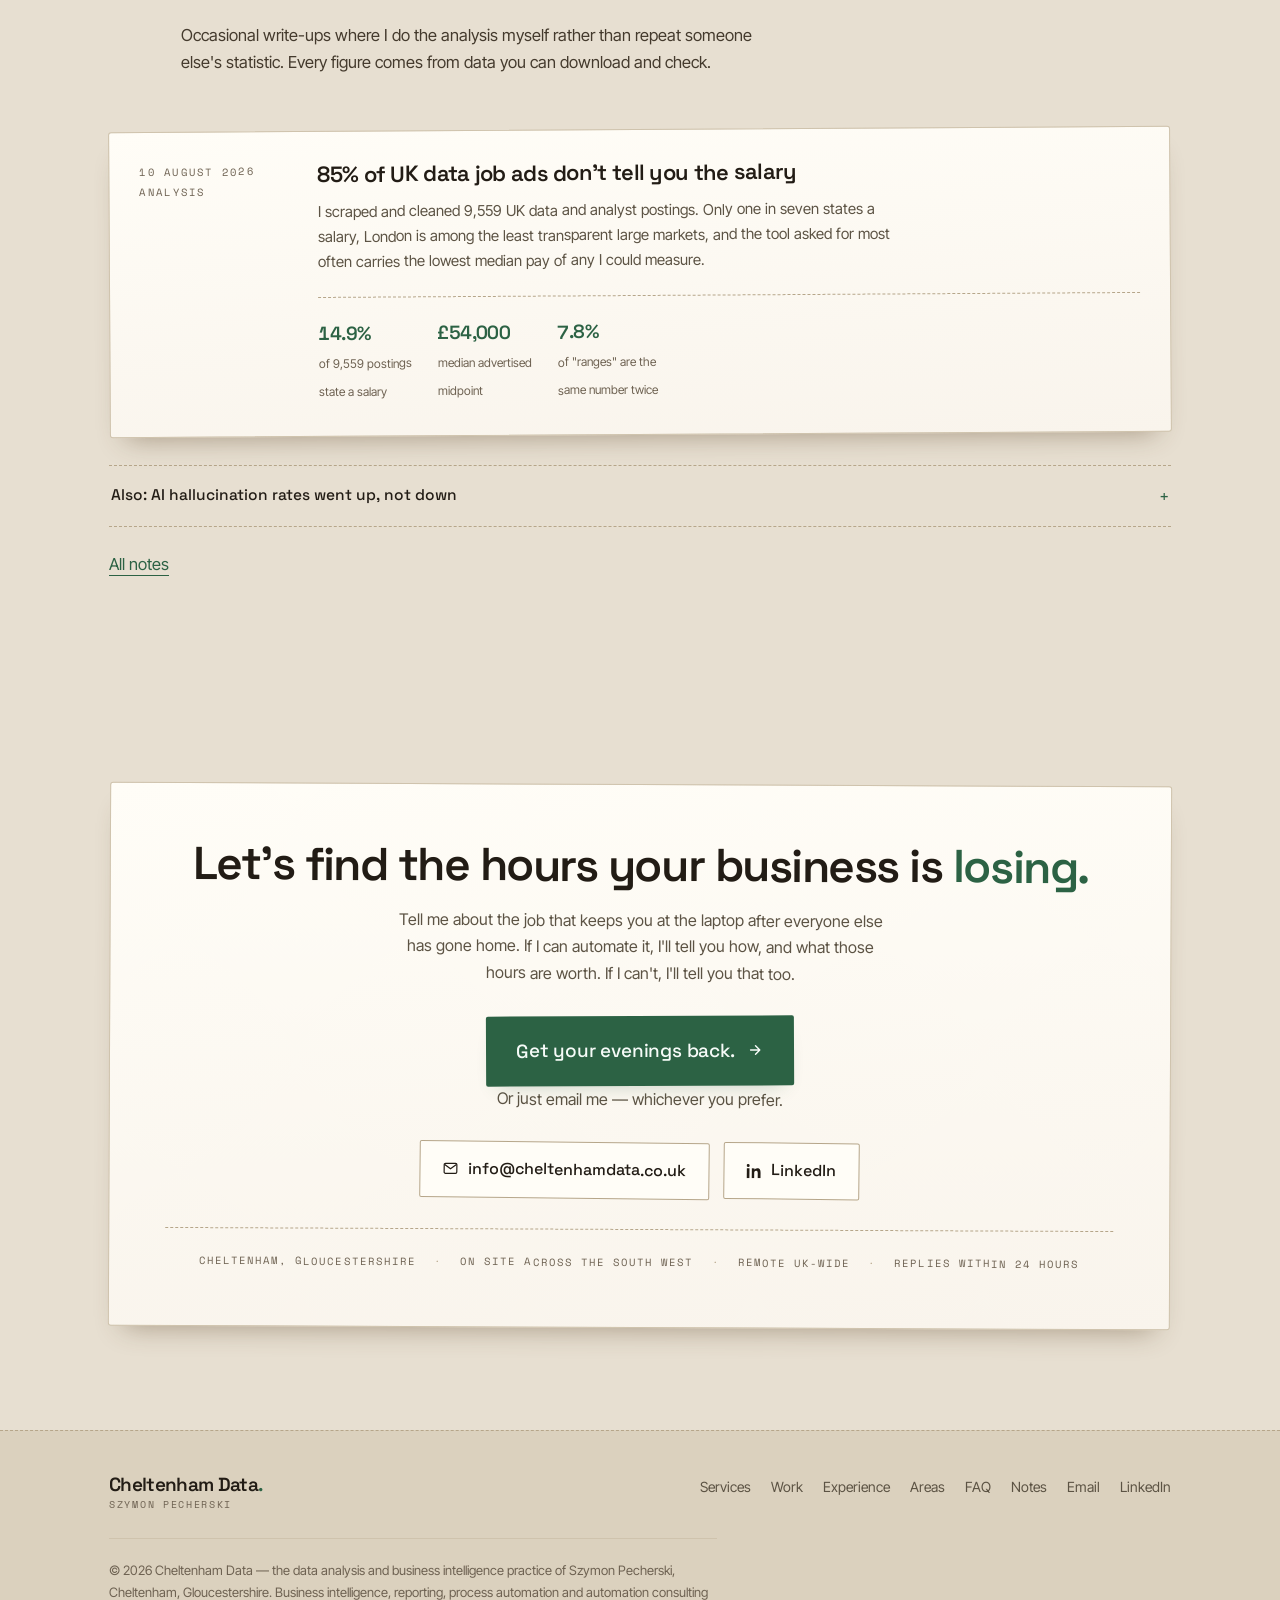
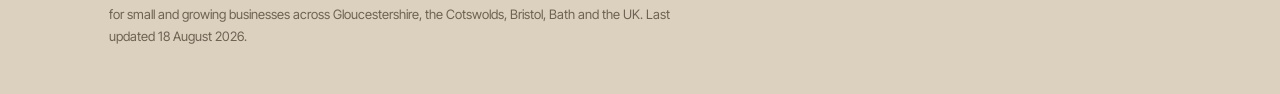
==== commit 64234dbe: "Book the call from the page, and publish a domain email address Booking. The primary call to action " ====
--- a/index.html
+++ b/index.html
@@ -74,7 +74,7 @@
       "image": "https://cheltenhamdata.co.uk/og-image.png",
       "logo": "https://cheltenhamdata.co.uk/logo.png",
       "slogan": "Data analysis and automation that gives you your time back.",
-      "email": "szymonpecherski@gmail.com",
+      "email": "info@cheltenhamdata.co.uk",
       "priceRange": "££",
       "currenciesAccepted": "GBP",
       "knowsLanguage": "en-GB",
@@ -86,7 +86,7 @@
       "contactPoint": {
         "@type": "ContactPoint",
         "contactType": "sales",
-        "email": "szymonpecherski@gmail.com",
+        "email": "info@cheltenhamdata.co.uk",
         "areaServed": "GB",
         "availableLanguage": "English"
       },
@@ -154,7 +154,7 @@
       "name": "Szymon Pecherski",
       "jobTitle": "Data Analyst & Business Intelligence Specialist",
       "url": "https://cheltenhamdata.co.uk/",
-      "email": "szymonpecherski@gmail.com",
+      "email": "info@cheltenhamdata.co.uk",
       "homeLocation": { "@type": "Place", "name": "Cheltenham, Gloucestershire, UK" },
       "address": {
         "@type": "PostalAddress",
@@ -441,6 +441,7 @@
 .btn.solid{background:var(--accent);color:var(--on-accent);transform:rotate(-.5deg);
   box-shadow:0 10px 20px -12px var(--accent-glow)}
 .btn.solid:hover{transform:rotate(-.5deg) translateY(-2px)}
+.btn.big{font-size:19px;padding:19px 30px;gap:12px;letter-spacing:-.01em}
 .btn.line{border:1px solid var(--line-2);color:var(--text);transform:rotate(.4deg);background:var(--card-2)}
 .btn.line:hover{border-color:var(--accent);color:var(--accent);transform:rotate(.4deg) translateY(-2px)}
 .clients{margin-top:46px;padding-top:18px;border-top:1px dashed var(--line-2)}
@@ -745,6 +746,7 @@
 
 /* contact */
 .contact .sheet{padding:clamp(34px,5vw,56px);text-align:center;rotate:.25deg}
+.cor{margin:18px 0 14px;font-size:14px;color:var(--muted)}
 .contact h2{font-size:clamp(28px,4vw,46px);line-height:1.08;margin-bottom:16px}
 .contact h2 em{font-style:normal;color:var(--accent)}
 .contact p{color:var(--muted);max-width:56ch;margin:0 auto;font-size:16px}
@@ -852,6 +854,9 @@
   .tl-item{padding:18px 0}
   .strap{font-size:16.5px;margin-top:22px}
   .fold summary{padding:14px 2px;font-size:15px}
+  /* the primary action gets the full width of the phone rather than sharing
+     a row with the secondary one */
+  .btn.big{width:100%;justify-content:center;font-size:17.5px;padding:17px 22px}
   .fold-body{padding-bottom:22px}
   .stack{gap:7px}
 }
@@ -931,8 +936,8 @@
     instead.</p>
 
     <div class="cta">
-      <a class="btn solid" href="#contact">Book a free scoping call
-        <svg width="15" height="15" viewBox="0 0 24 24" fill="none" stroke="currentColor" stroke-width="2" stroke-linecap="round" stroke-linejoin="round" aria-hidden="true"><path d="M5 12h13M12 6l6 6-6 6"/></svg></a>
+      <a class="btn solid big" href="https://calendly.com/cheltenhamdata-info/30min" target="_blank" rel="noopener">Get your evenings back.
+        <svg width="17" height="17" viewBox="0 0 24 24" fill="none" stroke="currentColor" stroke-width="2" stroke-linecap="round" stroke-linejoin="round" aria-hidden="true"><path d="M5 12h13M12 6l6 6-6 6"/></svg></a>
       <a class="btn line" href="#work">See the results</a>
     </div>
 
@@ -1507,9 +1512,14 @@
       <h2>Let's find the hours your business is <em>losing.</em></h2>
       <p>Tell me about the job that keeps you at the laptop after everyone else has gone home. If I can automate it, I'll tell you how, and what those hours are worth. If I can't, I'll tell you that too.</p>
       <div class="cbtns">
-        <a class="btn solid" href="mailto:szymonpecherski@gmail.com?subject=Project%20enquiry&amp;body=Hi%20Szymon%2C%0A%0AHere's%20the%20process%20I'd%20like%20help%20with%3A%0A%0A">
+        <a class="btn solid big" href="https://calendly.com/cheltenhamdata-info/30min" target="_blank" rel="noopener">Get your evenings back.
+          <svg width="17" height="17" viewBox="0 0 24 24" fill="none" stroke="currentColor" stroke-width="2" stroke-linecap="round" stroke-linejoin="round" aria-hidden="true"><path d="M5 12h13M12 6l6 6-6 6"/></svg></a>
+      </div>
+      <p class="cor">Or just email me &mdash; whichever you prefer.</p>
+      <div class="cbtns">
+        <a class="btn line" href="mailto:info@cheltenhamdata.co.uk?subject=Project%20enquiry&amp;body=Hi%20Szymon%2C%0A%0AHere's%20the%20process%20I'd%20like%20help%20with%3A%0A%0A">
           <svg width="16" height="16" viewBox="0 0 24 24" fill="none" stroke="currentColor" stroke-width="1.8" aria-hidden="true"><rect x="2.5" y="4.5" width="19" height="15" rx="2"/><path d="m3.2 6.2 8.8 6.4 8.8-6.4"/></svg>
-          szymonpecherski@gmail.com
+          info@cheltenhamdata.co.uk
         </a>
         <a class="btn line" href="https://www.linkedin.com/in/szy05/" target="_blank" rel="me noopener noreferrer">
           <svg width="15" height="15" viewBox="0 0 24 24" fill="currentColor" aria-hidden="true"><path d="M4.98 3.5A2.5 2.5 0 1 1 0 3.5a2.5 2.5 0 0 1 4.98 0M.25 8.25h4.5V24h-4.5zM8.5 8.25h4.31v2.15h.06c.6-1.14 2.07-2.34 4.26-2.34 4.56 0 5.4 3 5.4 6.9V24h-4.5v-7.9c0-1.88-.03-4.3-2.62-4.3-2.62 0-3.02 2.05-3.02 4.16V24H8.5z"/></svg>
@@ -1531,7 +1541,7 @@
       <div class="f-links">
         <a href="#services">Services</a><a href="#work">Work</a><a href="#experience">Experience</a>
         <a href="#areas">Areas</a><a href="#faq">FAQ</a><a href="/blog/">Notes</a>
-        <a href="mailto:szymonpecherski@gmail.com">Email</a>
+        <a href="mailto:info@cheltenhamdata.co.uk">Email</a>
         <a href="https://www.linkedin.com/in/szy05/" target="_blank" rel="me noopener noreferrer">LinkedIn</a>
       </div>
     </div>
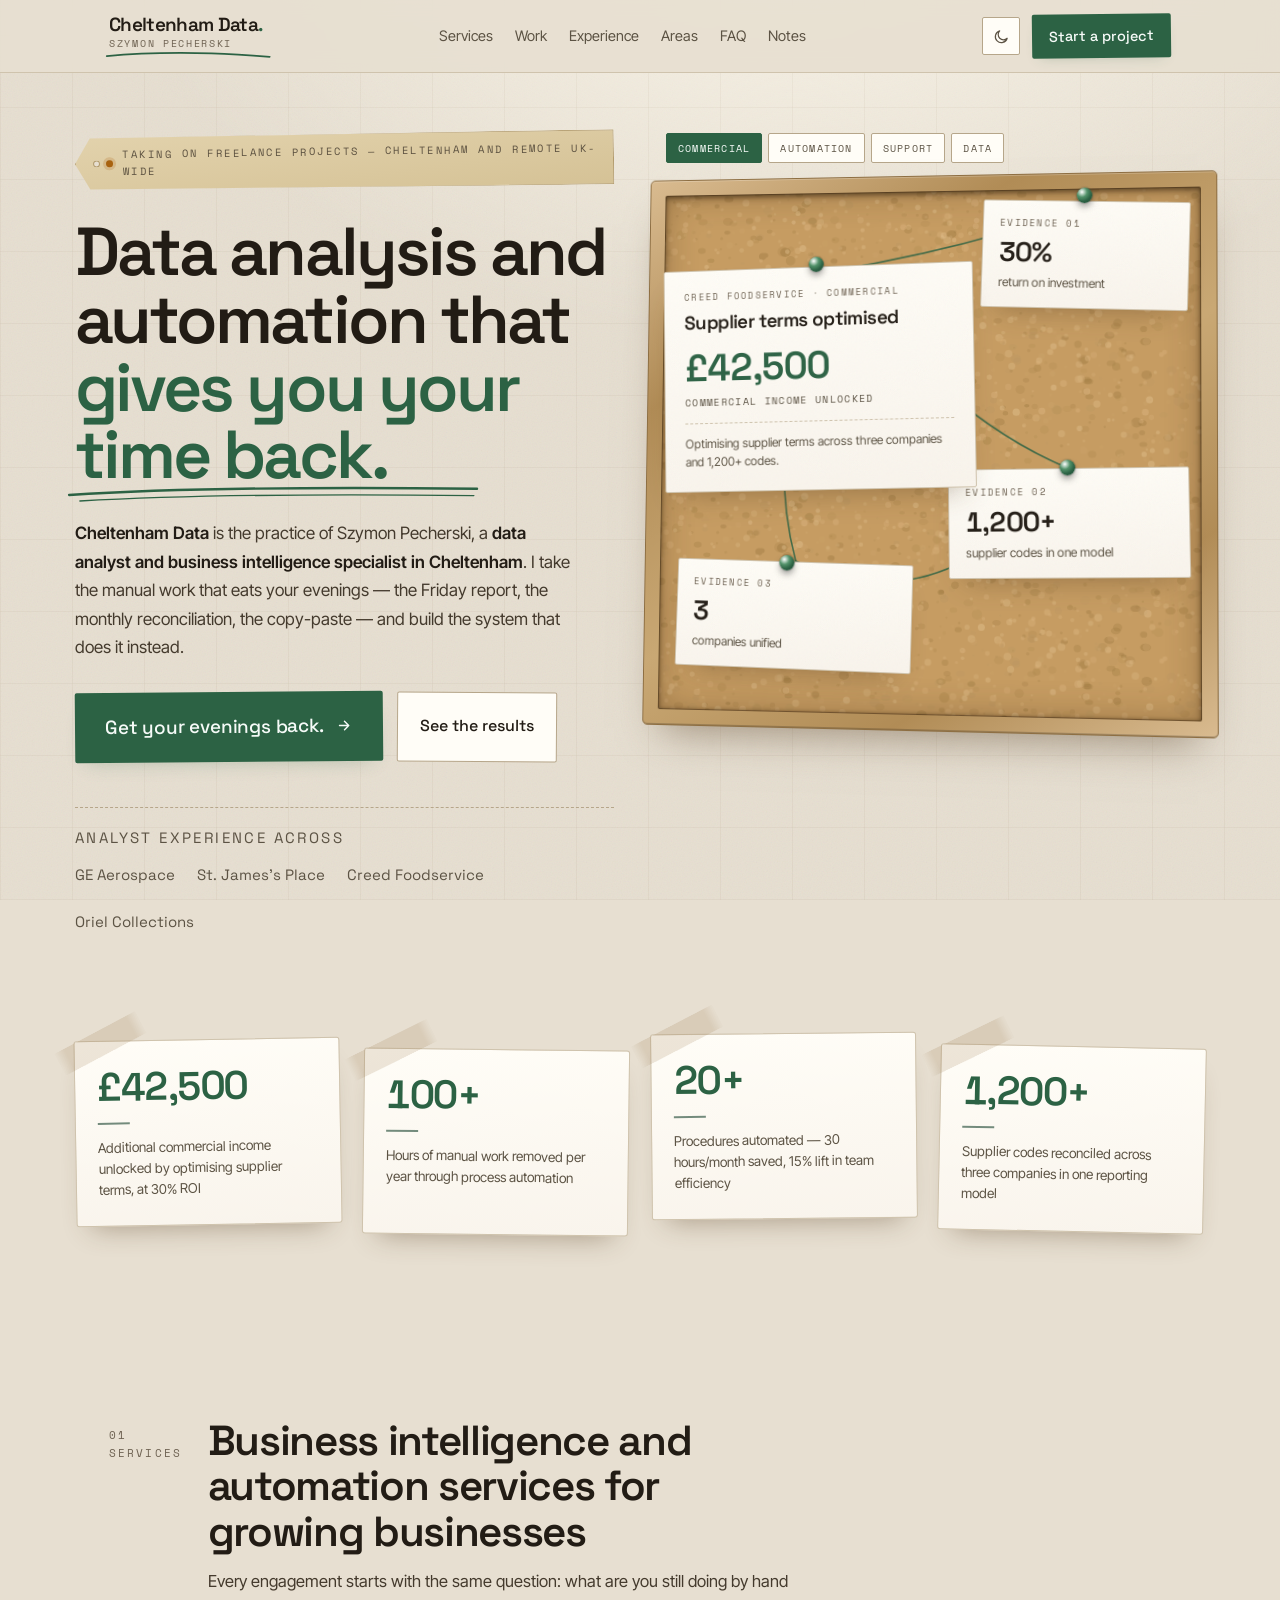
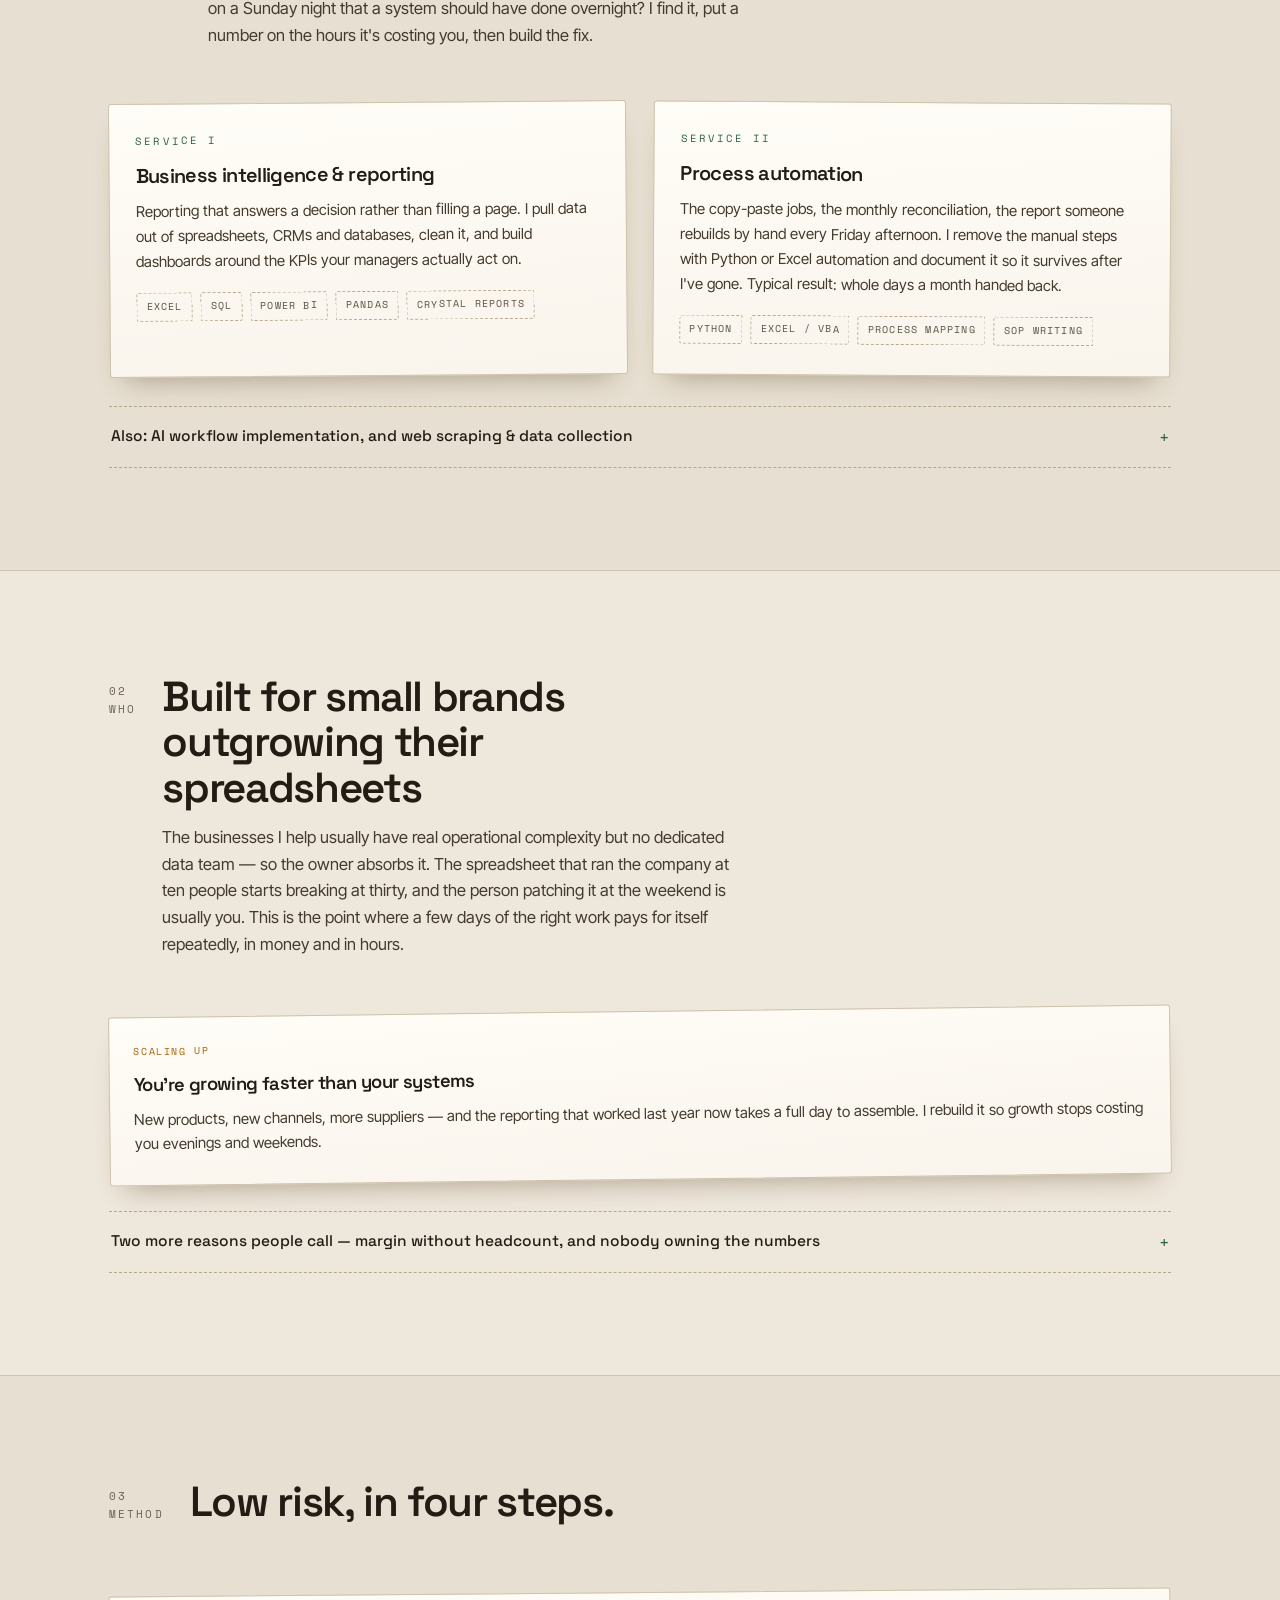
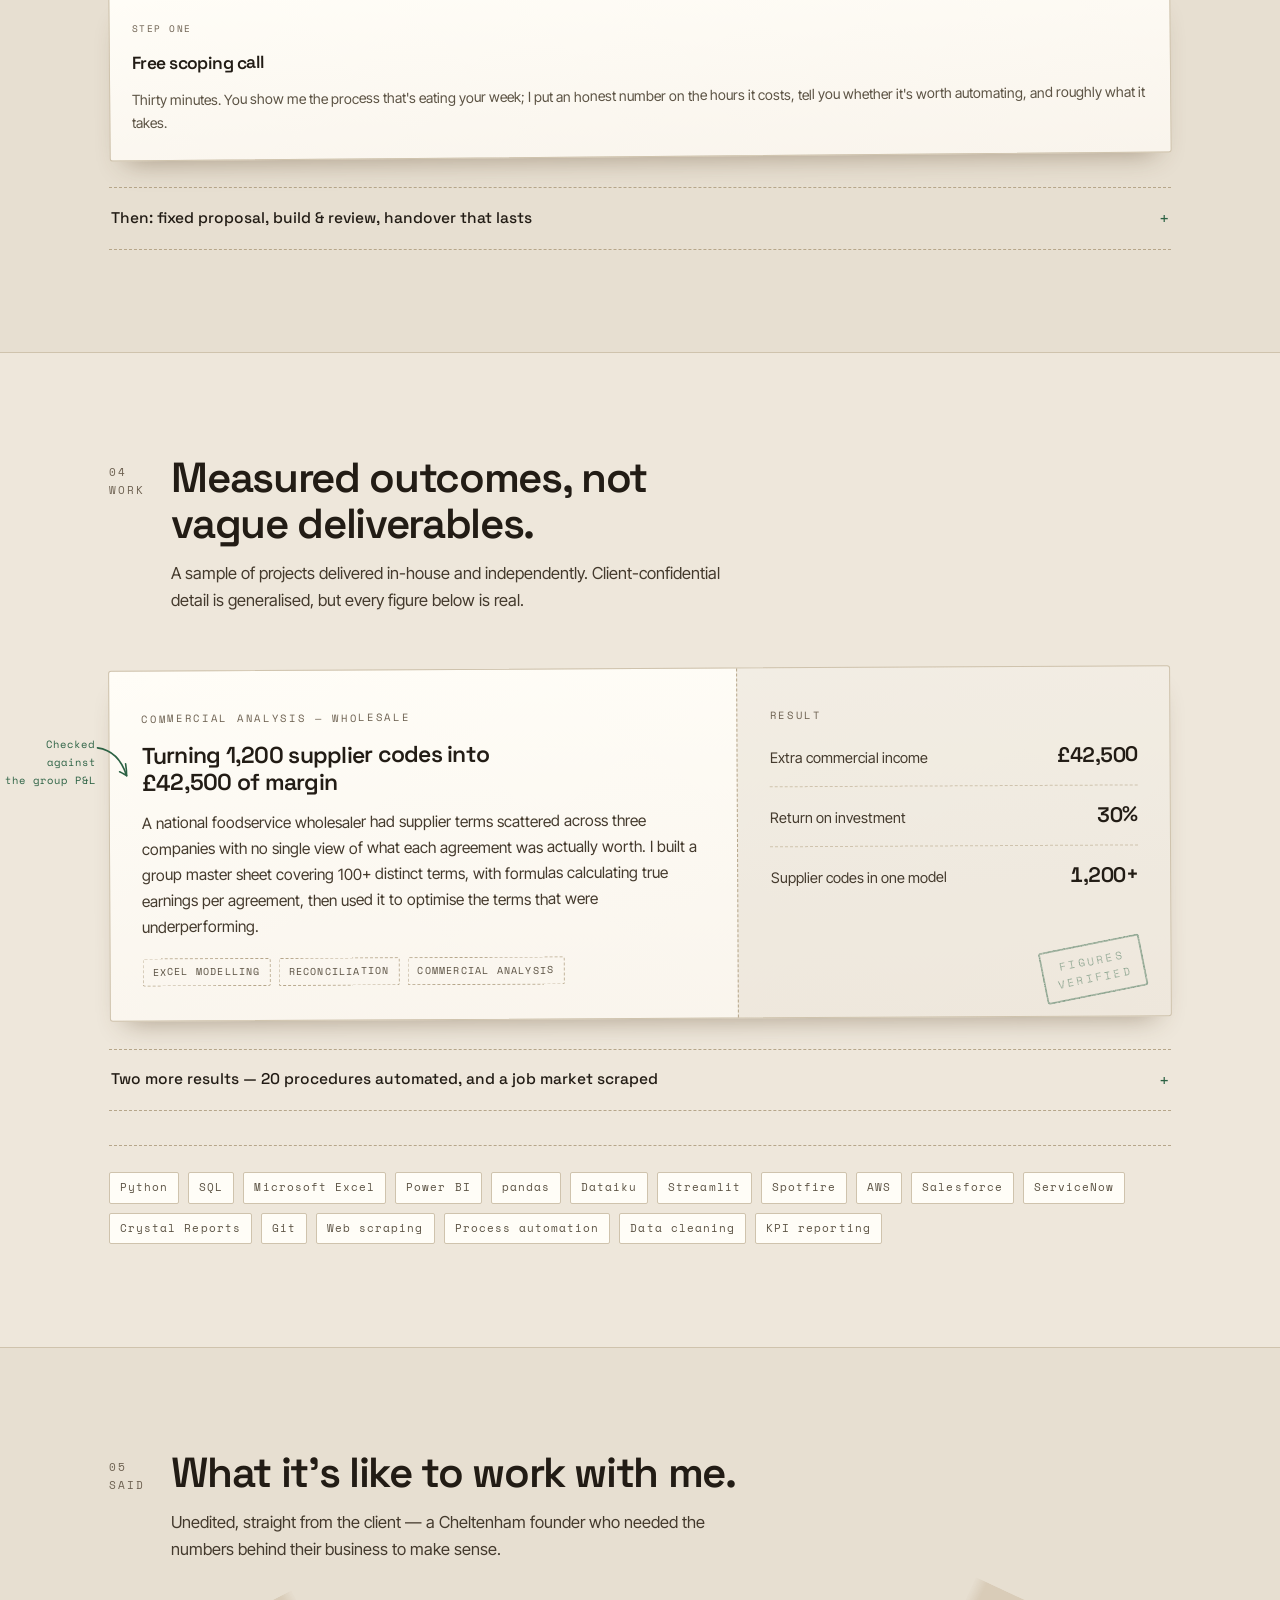
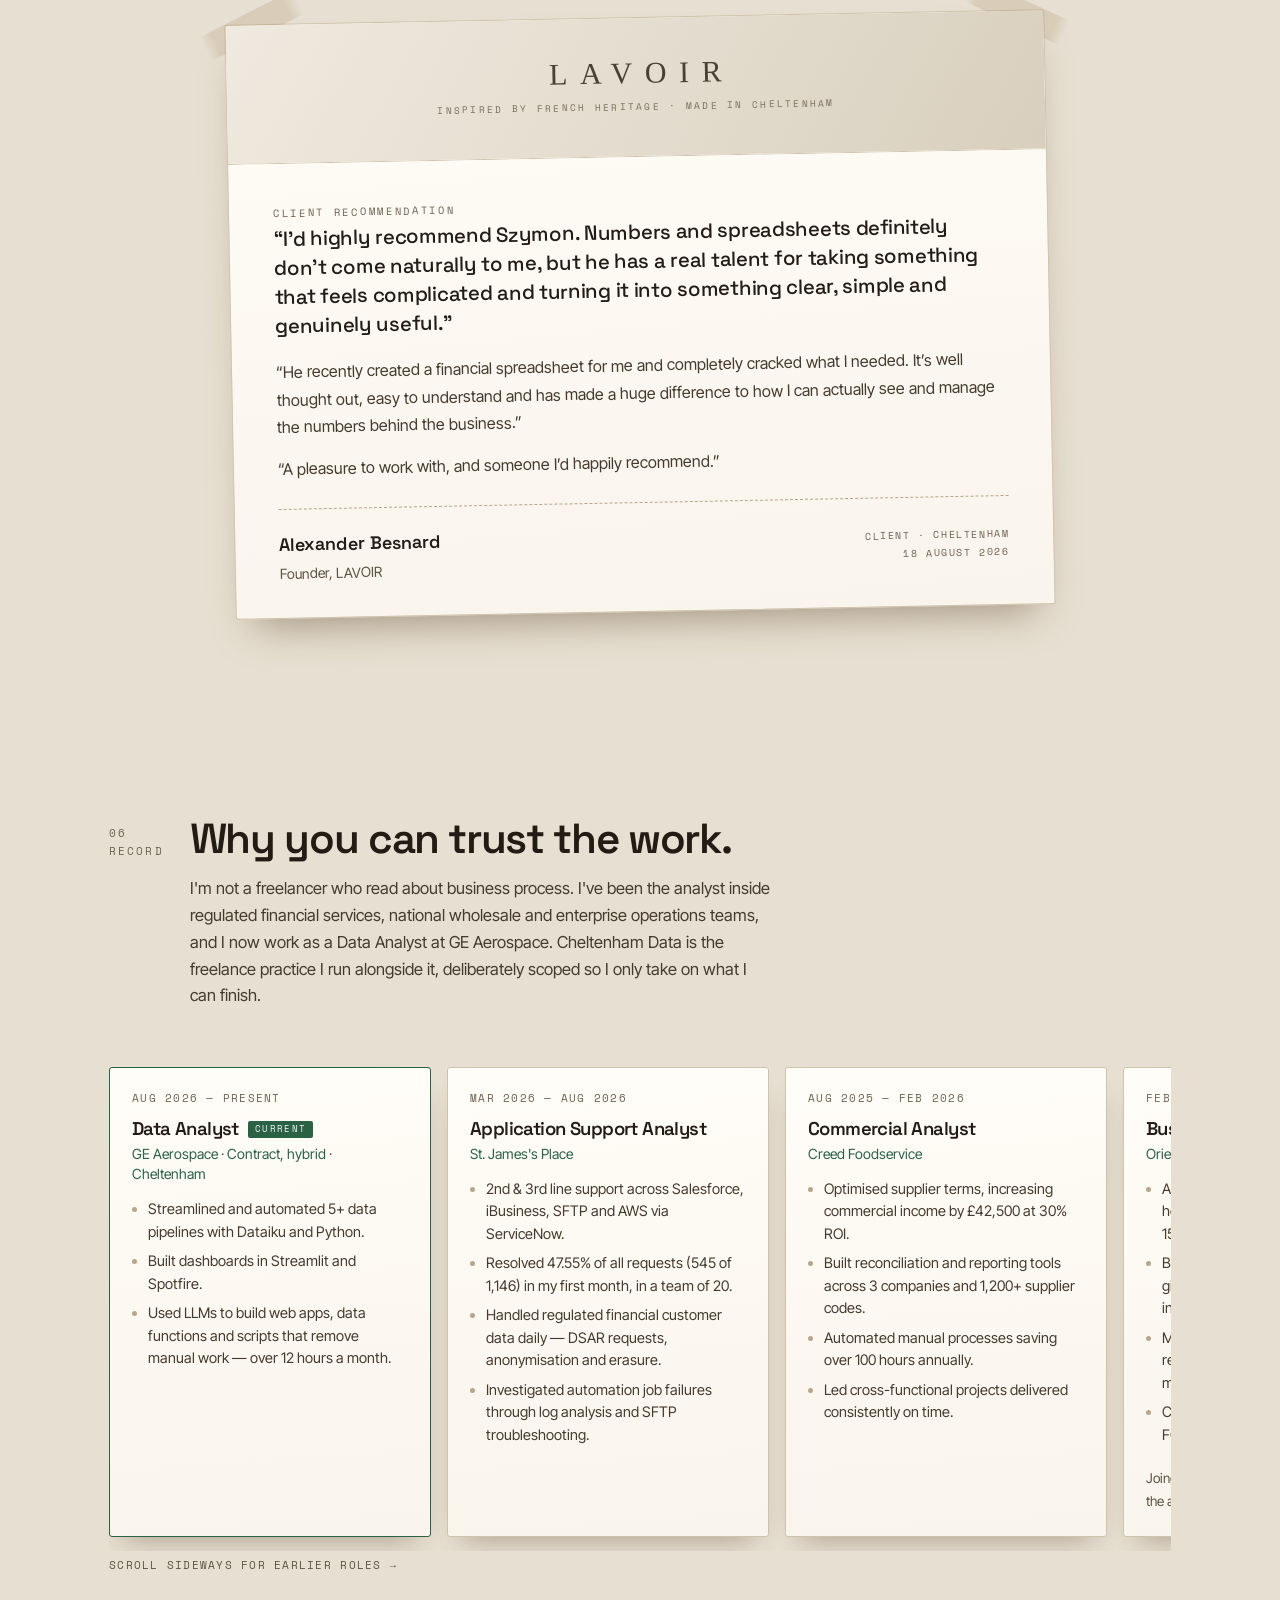
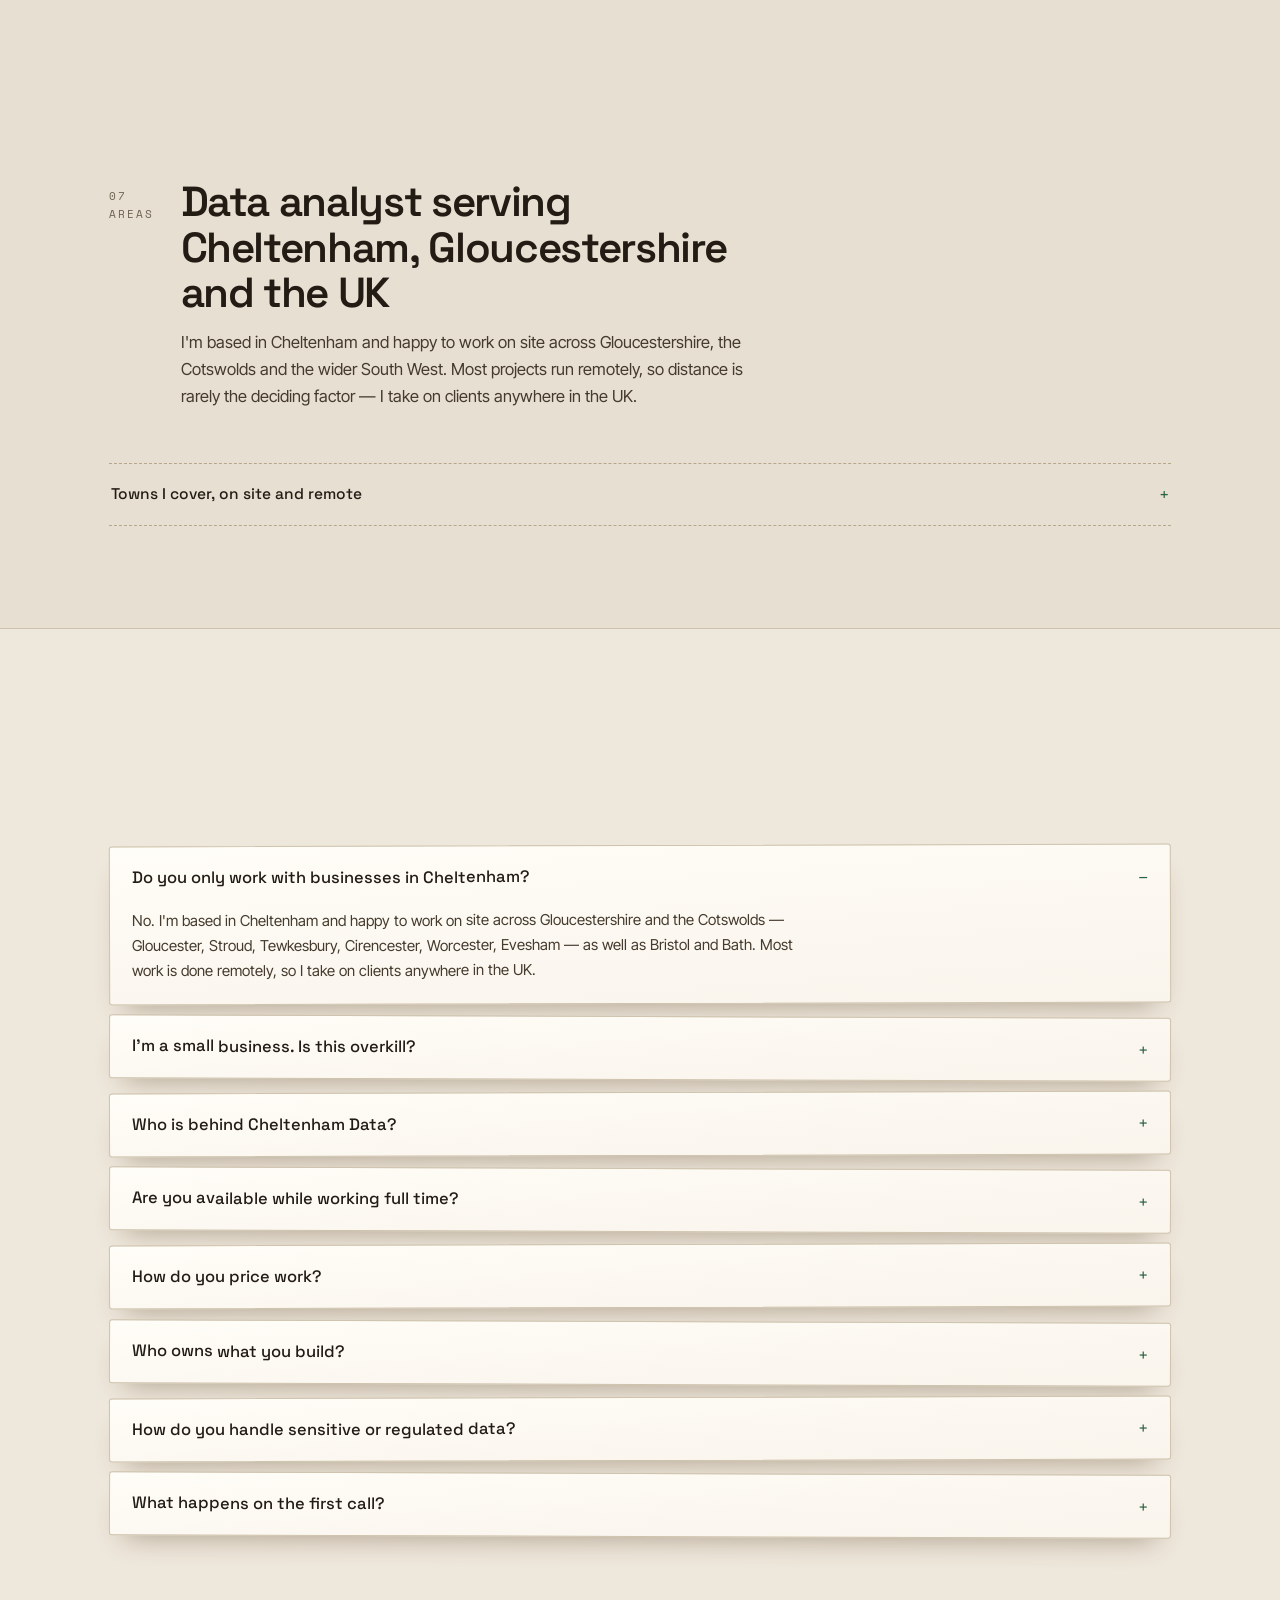
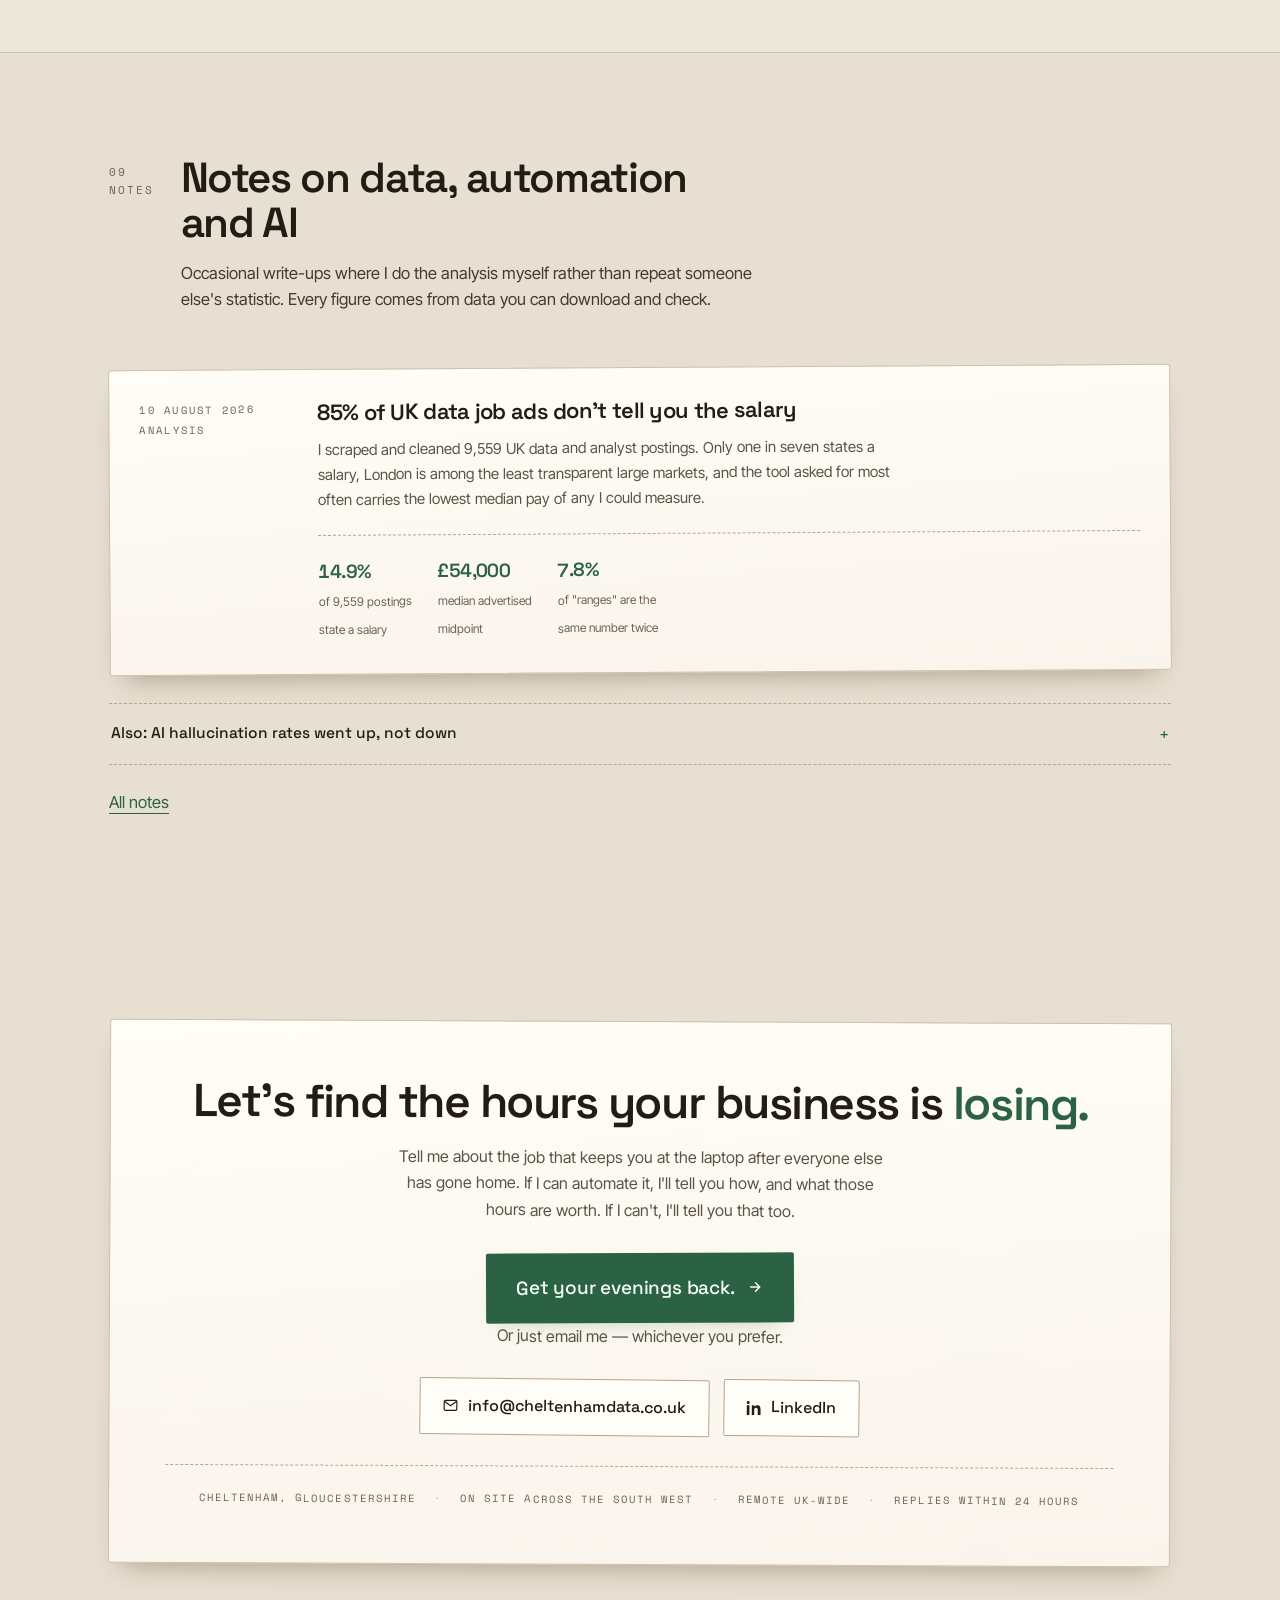
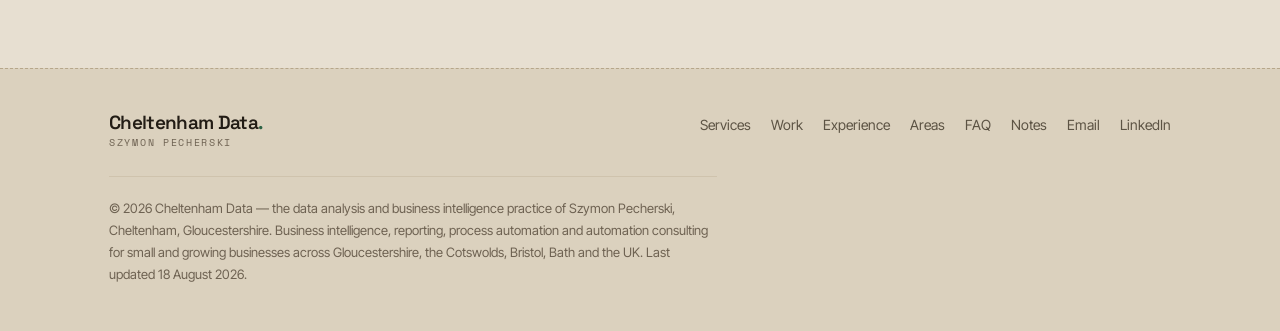
==== commit 2879619d: "Turn the career record into a horizontal snap rail The timeline was the worst-reading block on the p" ====
--- a/index.html
+++ b/index.html
@@ -671,26 +671,40 @@
   .said .tape{width:74px}
 }
 
-/* 06 experience — a printed schedule, dates in the margin */
-.tl{border-top:1px dashed var(--line-2)}
-.tl-item{display:grid;grid-template-columns:158px 1fr;gap:26px;padding:24px 0;
-  border-bottom:1px dashed var(--line-2)}
-.tl-when{font-family:var(--mono);font-size:10.5px;letter-spacing:.12em;text-transform:uppercase;
-  color:var(--faint);padding-top:6px}
-.tl-role{font-family:var(--disp);font-weight:600;font-size:19px;color:var(--text);letter-spacing:-.03em;
-  display:flex;align-items:center;gap:10px;flex-wrap:wrap}
+/* 06 record — a rail, not a schedule.
+
+   Stacked, four roles were four screens of scrolling on a phone and the
+   older ones sat behind a disclosure nobody opened. Side by side they are
+   one screen and one gesture: swipe on touch, drag or arrow-key on desktop.
+   The container is focusable and labelled, because a scroll region that only
+   responds to a swipe is unreachable by keyboard. */
+/* a fixed track, not minmax(0,..): with min 0 the cards just shrink to fit
+   the row and nothing ever scrolls */
+.rail{display:grid;grid-auto-flow:column;grid-auto-columns:322px;gap:16px;
+  overflow-x:auto;overscroll-behavior-x:contain;scroll-snap-type:x mandatory;
+  padding:4px 4px 14px;scrollbar-color:var(--line-2) transparent}
+.rail::-webkit-scrollbar{height:8px}
+.rail::-webkit-scrollbar-thumb{background:var(--line-2);border-radius:4px}
+.rail::-webkit-scrollbar-track{background:transparent}
+.rail:focus-visible{outline:2px solid var(--accent);outline-offset:4px;border-radius:3px}
+.rcard{scroll-snap-align:start;display:flex;flex-direction:column;
+  background:linear-gradient(176deg,var(--card-2),var(--card));
+  border:1px solid var(--line);border-radius:3px;box-shadow:var(--shadow-m);
+  padding:22px 22px 24px}
+.rcard.now{border-color:var(--accent)}
+.rwhen{font-family:var(--mono);font-size:10.5px;letter-spacing:.12em;text-transform:uppercase;
+  color:var(--faint)}
+.rcard h3{font-size:18.5px;line-height:1.2;margin:11px 0 3px;display:flex;align-items:center;
+  gap:9px;flex-wrap:wrap}
 .tag-now{font-family:var(--mono);font-size:8.5px;letter-spacing:.16em;text-transform:uppercase;
   color:var(--on-accent);background:var(--accent);padding:3px 7px;border-radius:2px;font-weight:400}
-.tl-co{color:var(--accent);font-size:14.5px;margin-top:2px}
-.tl ul{margin:12px 0 0;padding-left:17px}
-.tl li{margin-bottom:6px;font-size:15px;color:var(--body)}
-.tl li::marker{color:var(--line-2)}
-.tl-foot{margin-top:22px;font-size:14.5px;color:var(--muted)}
-.tl-foot b{color:var(--text);font-weight:600}
-.notes-row{display:grid;grid-template-columns:repeat(3,1fr);gap:22px;margin-top:36px}
-.notes-row .sheet{padding:22px 22px 24px}
-.notes-row h3{font-size:15.5px;margin-bottom:9px}
-.notes-row p{font-size:14px;color:var(--muted)}
+.rco{color:var(--accent);font-size:14px;line-height:1.45}
+.rcard ul{margin:14px 0 0;padding-left:16px}
+.rcard li{margin-bottom:7px;font-size:14.5px;line-height:1.55;color:var(--body)}
+.rcard li::marker{color:var(--line-2)}
+.rnote{margin-top:auto;padding-top:14px;font-size:13.5px;color:var(--muted)}
+.rail-hint{margin-top:6px;font-family:var(--mono);font-size:10.5px;letter-spacing:.12em;
+  text-transform:uppercase;color:var(--muted)}
 
 /* 07 areas */
 .areas{display:grid;grid-template-columns:1fr 1fr;gap:38px}
@@ -718,7 +732,6 @@
 .fold{border-top:1px dashed var(--line-2);border-bottom:1px dashed var(--line-2);margin-top:30px}
 /* straight after the timeline it continues the same ruled list, so it must
    not draw a second line on top of the one the last row already drew */
-.tl + .fold{border-top:0;margin-top:0}
 .fold summary{cursor:pointer;padding:16px 2px;font-family:var(--disp);font-weight:500;font-size:15.5px;
   color:var(--text);list-style:none;display:flex;justify-content:space-between;align-items:center;gap:18px}
 .fold summary::-webkit-details-marker{display:none}
@@ -726,7 +739,6 @@
 .fold[open] summary::after{content:"\2013"}
 .fold summary:hover{color:var(--accent)}
 .fold-body{padding-bottom:30px}
-.fold-body .tl{border-top:0}
 
 /* 09 notes */
 .note-card{display:grid;grid-template-columns:150px 1fr;gap:28px;padding:30px 30px 32px;
@@ -781,7 +793,7 @@
   .cork::before,.cork::after{inset:10px}
   .cards{grid-template-columns:1fr 1fr}
   .svc,.areas{grid-template-columns:1fr}
-  .who-grid,.steps,.notes-row{grid-template-columns:1fr 1fr}
+  .who-grid,.steps{grid-template-columns:1fr 1fr}
   .case{grid-template-columns:1fr}
   .case-r{border-left:0;border-top:1px dashed var(--line-2)}
   .margin-note{position:static;width:auto;text-align:left;margin:0 32px 18px;padding-top:20px}
@@ -793,7 +805,6 @@
   .wrap,.mnav{padding-left:20px;padding-right:20px}
   .hd{height:64px}
   .mnav{top:64px}
-  .tl-item{grid-template-columns:1fr;gap:8px}
   .row{flex-wrap:wrap;row-gap:2px}
   .row b{flex:1 1 100%}
   .row u{margin-left:auto}
@@ -818,7 +829,7 @@
   /* tilts on the independent property: transform is spoken for above */
   .slip.main{rotate:-.7deg} .slip.s1{rotate:.6deg}
   .slip.s2{rotate:-.5deg} .slip.s3{rotate:.7deg}
-  .who-grid,.steps,.notes-row{grid-template-columns:1fr}
+  .who-grid,.steps{grid-template-columns:1fr}
   /* the figure tiles repeat the board above, so they get two columns here */
   .cards{grid-template-columns:1fr 1fr;gap:12px}
   /* one column: the stagger that reads as a stack on desktop just looks
@@ -844,14 +855,19 @@
   .case-l,.case-r{padding:20px 18px 22px}
   .note-card{padding:22px 20px 24px}
   .note-figs{display:none}          /* the headline and standfirst carry it */
-  .notes-row .sheet{padding:18px 18px 20px}
   .said .body{padding:24px 22px 22px}
   .said .body p:first-of-type{font-size:18px}
   .said .sig{margin-top:20px;padding-top:16px}
   .contact .sheet{padding:28px 22px}
   .faq summary{padding:14px 18px;font-size:15.5px}
   .faq .ans{padding:0 18px 17px}
-  .tl-item{padding:18px 0}
+  /* bleed the rail through the wrap's gutter so the next card always peeks
+     in at the right edge — that peek is the only affordance telling someone
+     there is more to swipe to */
+  .rail{grid-auto-columns:82vw;gap:12px;
+    margin-left:-20px;margin-right:-20px;padding-left:20px;padding-right:20px;
+    scroll-padding-left:20px}
+  .rcard{padding:20px 18px 22px}
   .strap{font-size:16.5px;margin-top:22px}
   .fold summary{padding:14px 2px;font-size:15px}
   /* the primary action gets the full width of the phone rather than sharing
@@ -1299,79 +1315,69 @@
       </div>
     </div>
 
-    <div class="tl">
-      <div class="tl-item rv">
-        <div class="tl-when">Aug 2026 — present</div>
-        <div>
-          <div class="tl-role">Data Analyst<span class="tag-now">Current</span></div>
-          <div class="tl-co">GE Aerospace &middot; Contract, hybrid &middot; Cheltenham</div>
-          <ul>
-            <li>Streamlined and automated 5+ data pipelines with Dataiku and Python.</li>
-            <li>Built dashboards in Streamlit and Spotfire.</li>
-            <li>Used LLMs to build web apps, data functions and scripts that remove manual work — over 12 hours a month.</li>
-          </ul>
-        </div>
-      </div>
-    </div>
-
-    <details class="fold rv">
-      <summary>Full career history and training</summary>
-      <div class="fold-body">
-        <div class="tl">
-
-      <div class="tl-item">
-        <div class="tl-when">Mar 2026 — Aug 2026</div>
-        <div>
-          <div class="tl-role">Application Support Analyst</div>
-          <div class="tl-co">St. James's Place</div>
-          <ul>
-            <li>2nd &amp; 3rd line support across Salesforce, iBusiness, SFTP and AWS via ServiceNow.</li>
-            <li>Resolved 47.55% of all requests (545 of 1,146) in my first month, in a team of 20.</li>
-            <li>Handled regulated financial customer data daily — DSAR requests, anonymisation and data erasure.</li>
-            <li>Investigated automation job failures through log analysis and SFTP/data-transfer troubleshooting.</li>
-          </ul>
-        </div>
-      </div>
-
-      <div class="tl-item">
-        <div class="tl-when">Aug 2025 — Feb 2026</div>
-        <div>
-          <div class="tl-role">Commercial Analyst</div>
-          <div class="tl-co">Creed Foodservice</div>
-          <ul>
-            <li>Optimised supplier terms, increasing commercial income by £42,500 at 30% ROI.</li>
-            <li>Built reconciliation and reporting tools across 3 companies and 1,200+ supplier codes.</li>
-            <li>Automated manual processes saving over 100 hours annually.</li>
-            <li>Led cross-functional projects delivered consistently on time.</li>
-          </ul>
-        </div>
-      </div>
-
-      <div class="tl-item">
-        <div class="tl-when">Feb 2024 — Aug 2025</div>
-        <div>
-          <div class="tl-role">Business Analyst</div>
-          <div class="tl-co">Oriel Collections</div>
-          <ul>
-            <li>Automated 20+ procedures, cutting 30 hours/month of manual work and lifting team efficiency 15%.</li>
-            <li>Built SQL and Crystal Reports reporting giving managers 20% more accurate team insight.</li>
-            <li>Managed and contributed to 50+ projects; assessed requirements, risk and rollback for 10+ major changes.</li>
-            <li>Concluded around 25% of all audits for FCA and Cyber Essentials compliance.</li>
-            <li>Awarded Employee of the Month for operational support and performance.</li>
-          </ul>
-        </div>
-      </div>
-    </div>
-
-    <p class="tl-foot"><b>Before that:</b> joined Oriel Collections in Aug 2023 as a Negotiator and was promoted into the Business Analyst role within six months.</p>
-
-    <div class="notes-row">
-      <div class="sheet"><h3>Continuous training</h3><p>DataCamp — Python for Data Analysis track (Introduction, Intermediate, Data Manipulation &amp; Joining with pandas), Communicating Data Insights.</p></div>
-      <div class="sheet"><h3>Cloud &amp; infrastructure</h3><p>AWS Concepts; AWS Cloud Technology &amp; Services Concepts (2026). Hands-on AWS support experience at St. James's Place.</p></div>
-      <div class="sheet"><h3>Working with people</h3><p>LinkedIn Learning — Delivering Support Across Languages, De-Escalating Conversations. Comfortable with technical and non-technical stakeholders.</p></div>
-    </div>
-      </div>
-    </details>
+    <div class="rail rv" tabindex="0" role="region" aria-label="Career history, scroll sideways for earlier roles">
+
+      <article class="rcard now">
+        <div class="rwhen">Aug 2026 — present</div>
+        <h3>Data Analyst<span class="tag-now">Current</span></h3>
+        <div class="rco">GE Aerospace &middot; Contract, hybrid &middot; Cheltenham</div>
+        <ul>
+          <li>Streamlined and automated 5+ data pipelines with Dataiku and Python.</li>
+          <li>Built dashboards in Streamlit and Spotfire.</li>
+          <li>Used LLMs to build web apps, data functions and scripts that remove manual work — over 12 hours a month.</li>
+        </ul>
+      </article>
+
+      <article class="rcard">
+        <div class="rwhen">Mar 2026 — Aug 2026</div>
+        <h3>Application Support Analyst</h3>
+        <div class="rco">St. James's Place</div>
+        <ul>
+          <li>2nd &amp; 3rd line support across Salesforce, iBusiness, SFTP and AWS via ServiceNow.</li>
+          <li>Resolved 47.55% of all requests (545 of 1,146) in my first month, in a team of 20.</li>
+          <li>Handled regulated financial customer data daily — DSAR requests, anonymisation and erasure.</li>
+          <li>Investigated automation job failures through log analysis and SFTP troubleshooting.</li>
+        </ul>
+      </article>
+
+      <article class="rcard">
+        <div class="rwhen">Aug 2025 — Feb 2026</div>
+        <h3>Commercial Analyst</h3>
+        <div class="rco">Creed Foodservice</div>
+        <ul>
+          <li>Optimised supplier terms, increasing commercial income by £42,500 at 30% ROI.</li>
+          <li>Built reconciliation and reporting tools across 3 companies and 1,200+ supplier codes.</li>
+          <li>Automated manual processes saving over 100 hours annually.</li>
+          <li>Led cross-functional projects delivered consistently on time.</li>
+        </ul>
+      </article>
+
+      <article class="rcard">
+        <div class="rwhen">Feb 2024 — Aug 2025</div>
+        <h3>Business Analyst</h3>
+        <div class="rco">Oriel Collections</div>
+        <ul>
+          <li>Automated 20+ procedures, cutting 30 hours/month and lifting team efficiency 15%.</li>
+          <li>Built SQL and Crystal Reports reporting giving managers 20% more accurate insight.</li>
+          <li>Managed 50+ projects; assessed requirements, risk and rollback for 10+ major changes.</li>
+          <li>Concluded around 25% of all audits for FCA and Cyber Essentials compliance.</li>
+        </ul>
+        <p class="rnote">Joined Aug 2023 as a Negotiator, promoted into the analyst role within six months.</p>
+      </article>
+
+      <article class="rcard">
+        <div class="rwhen">Alongside</div>
+        <h3>Training &amp; certification</h3>
+        <div class="rco">Kept current, not collected</div>
+        <ul>
+          <li><b>DataCamp</b> — Python for Data Analysis track, Communicating Data Insights.</li>
+          <li><b>AWS</b> — Concepts; Cloud Technology &amp; Services Concepts (2026), with hands-on support experience.</li>
+          <li><b>LinkedIn Learning</b> — Delivering Support Across Languages, De-Escalating Conversations.</li>
+        </ul>
+      </article>
+
+    </div>
+    <p class="rail-hint">Scroll sideways for earlier roles &rarr;</p>
   </div>
 </section>
 
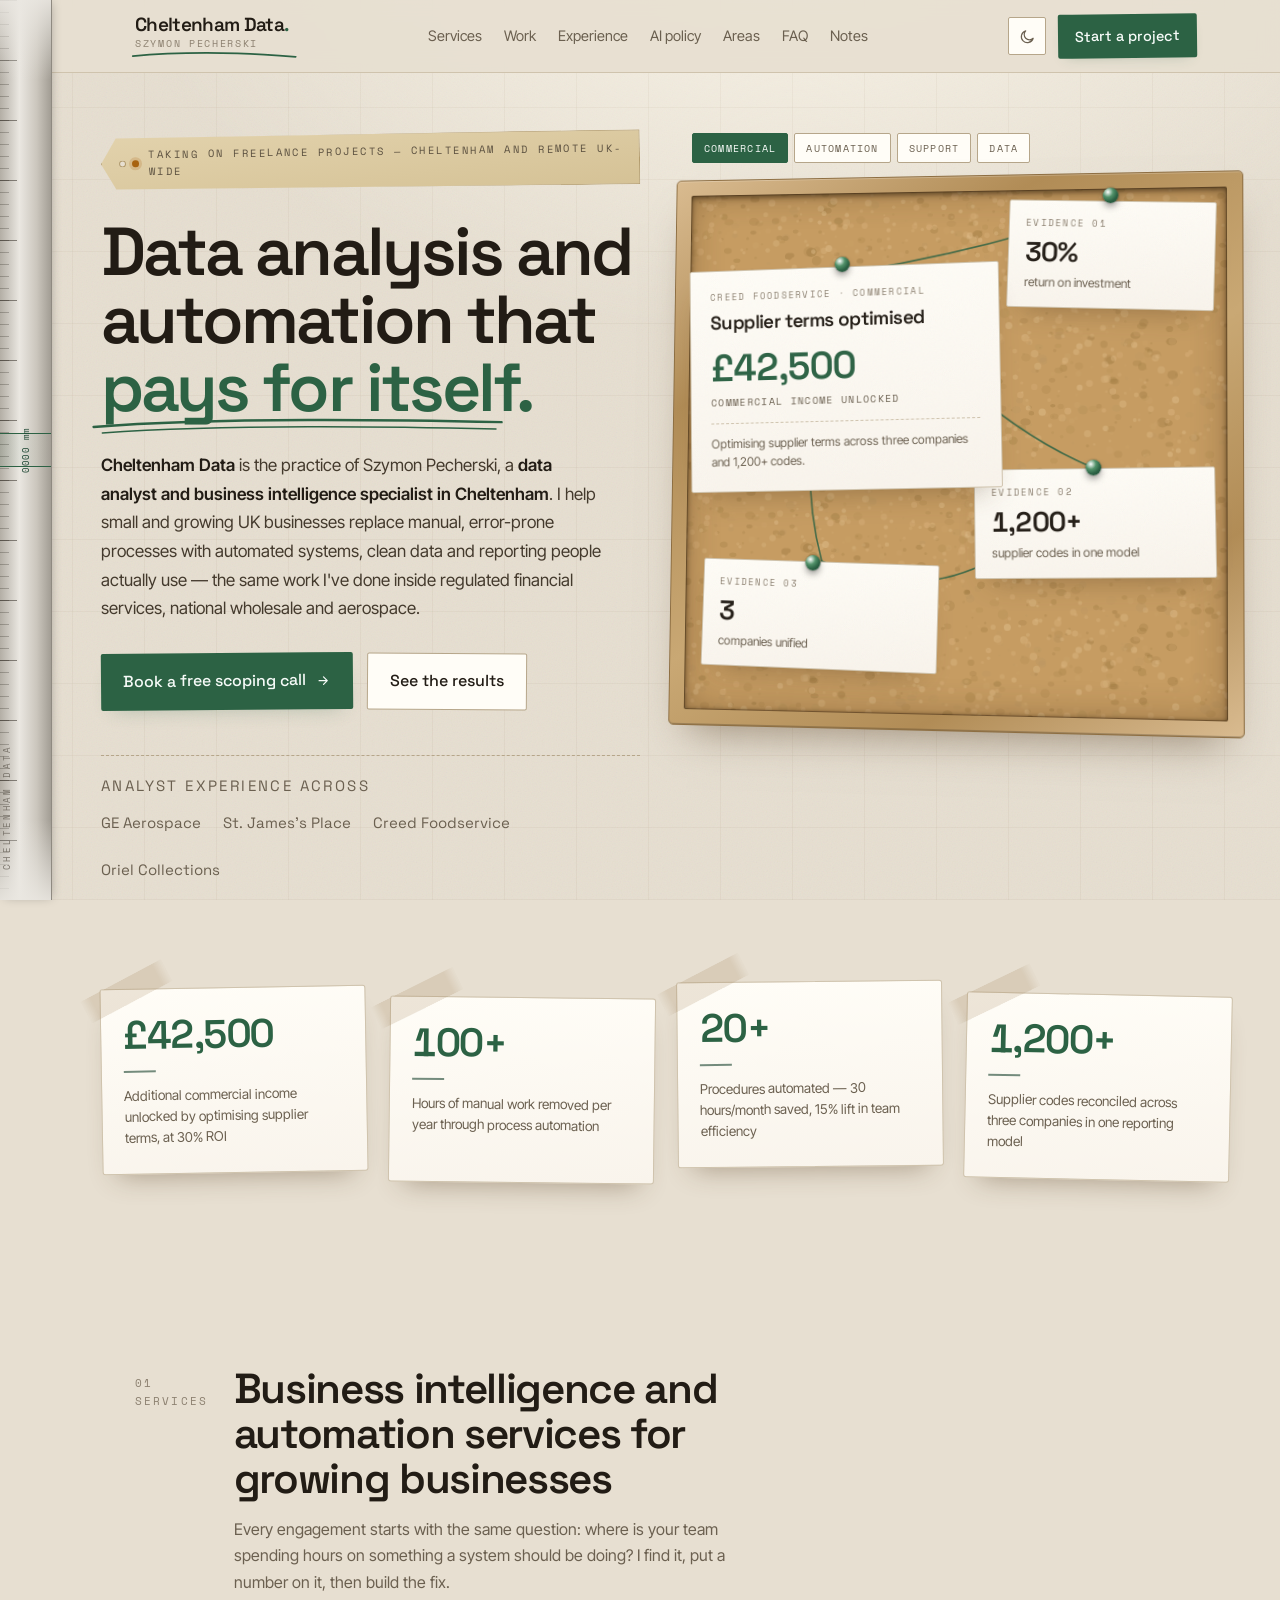
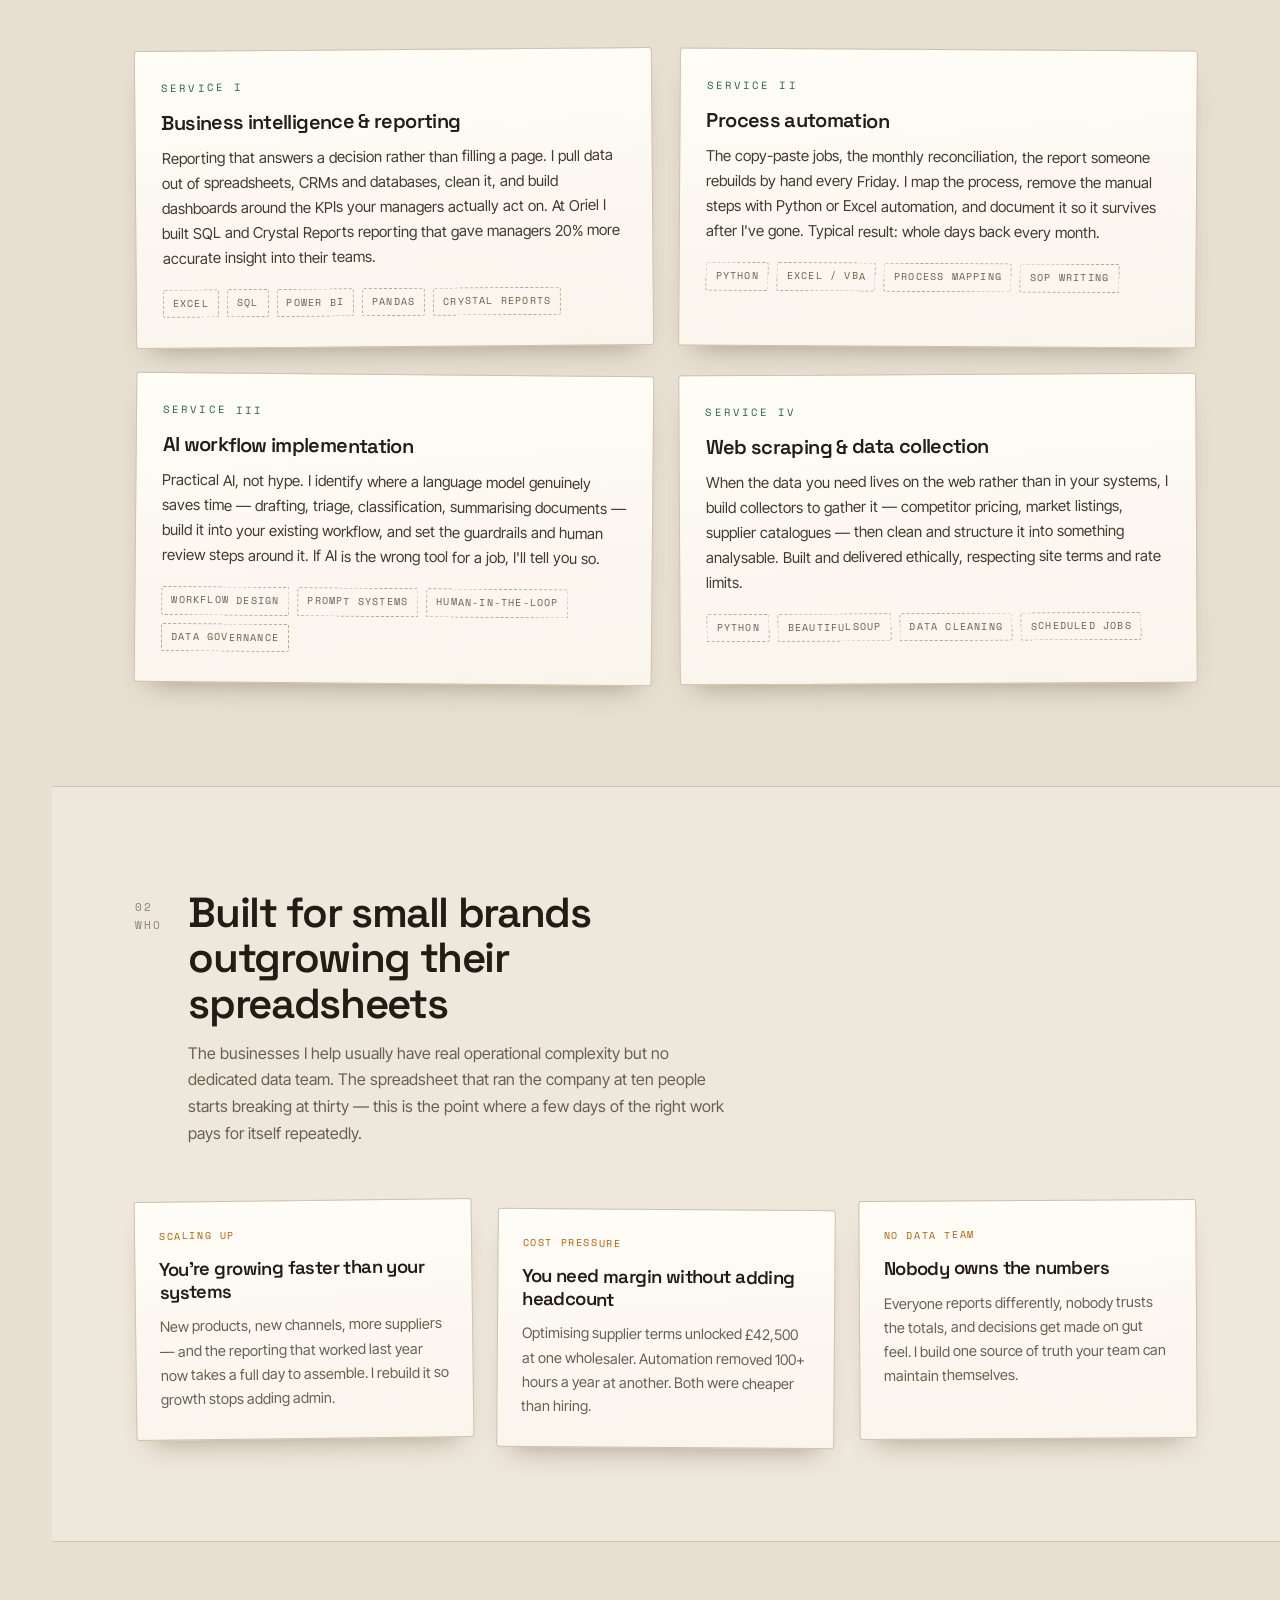
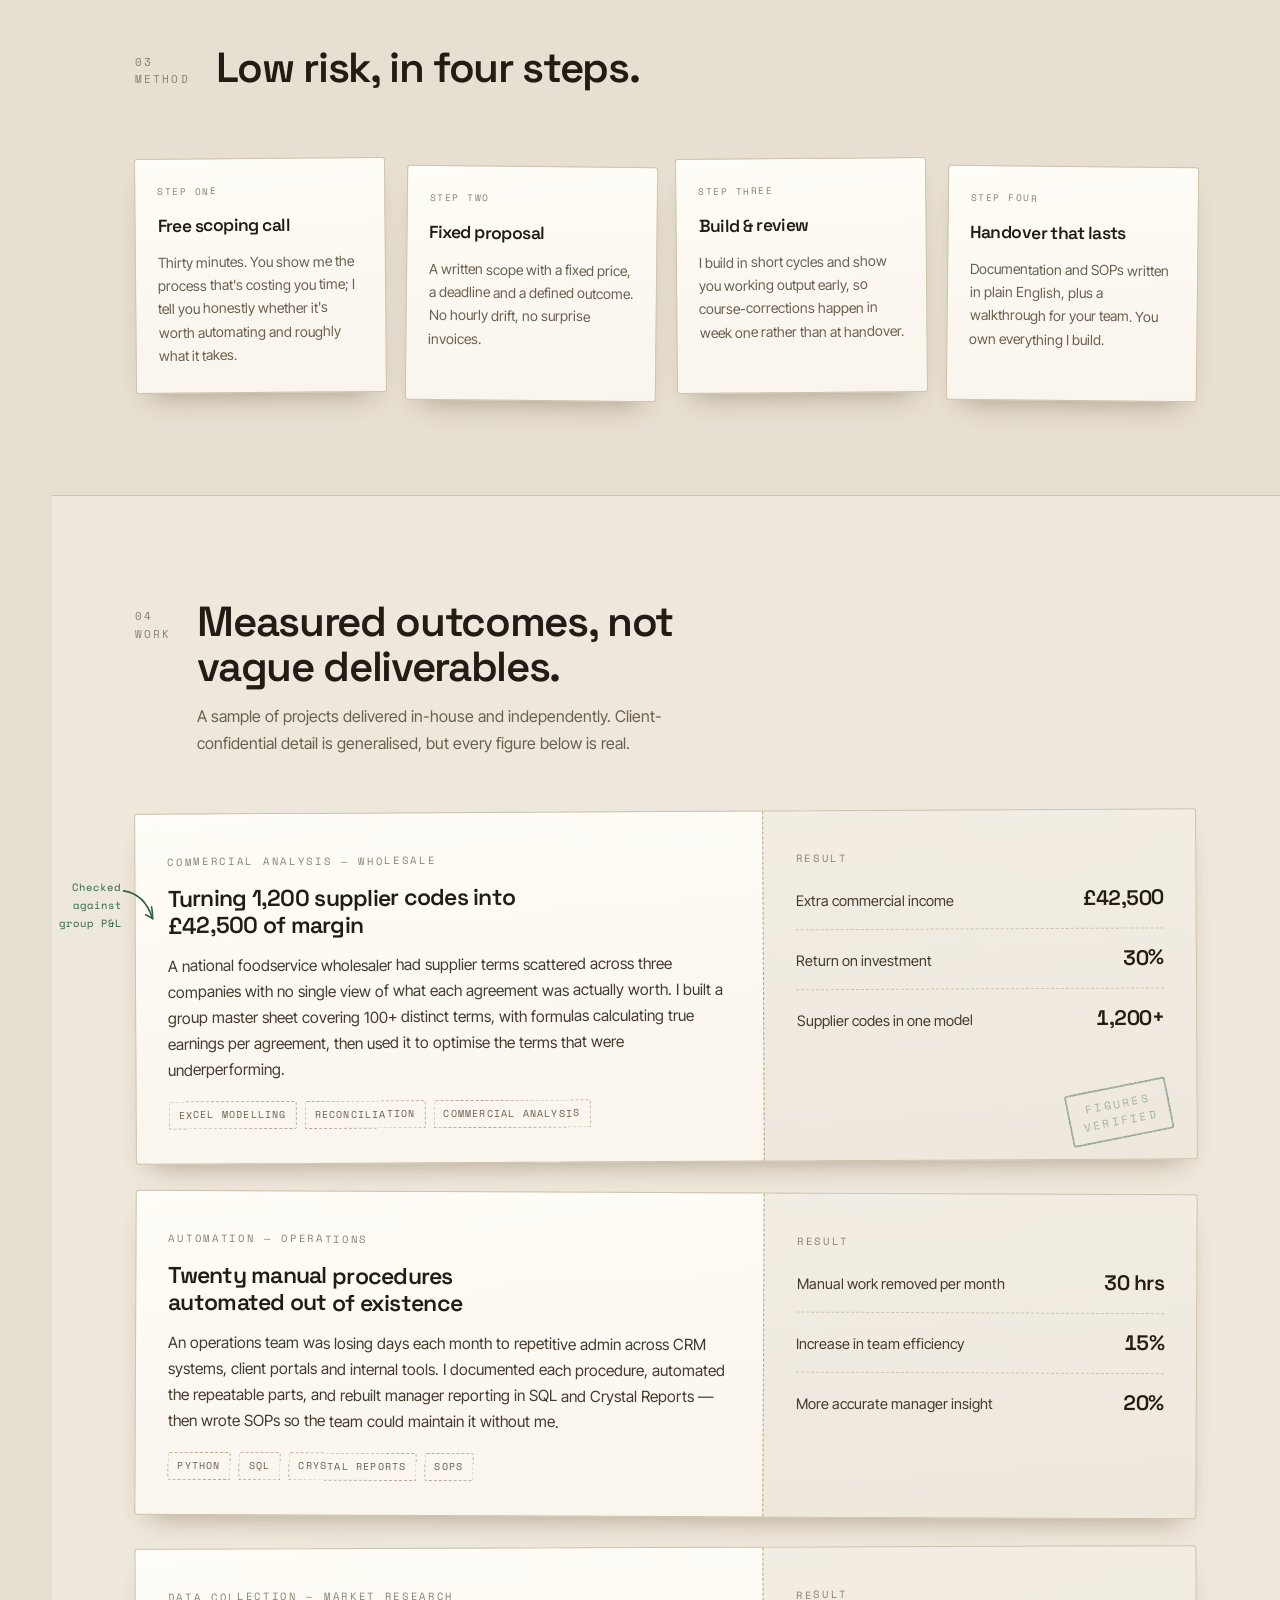
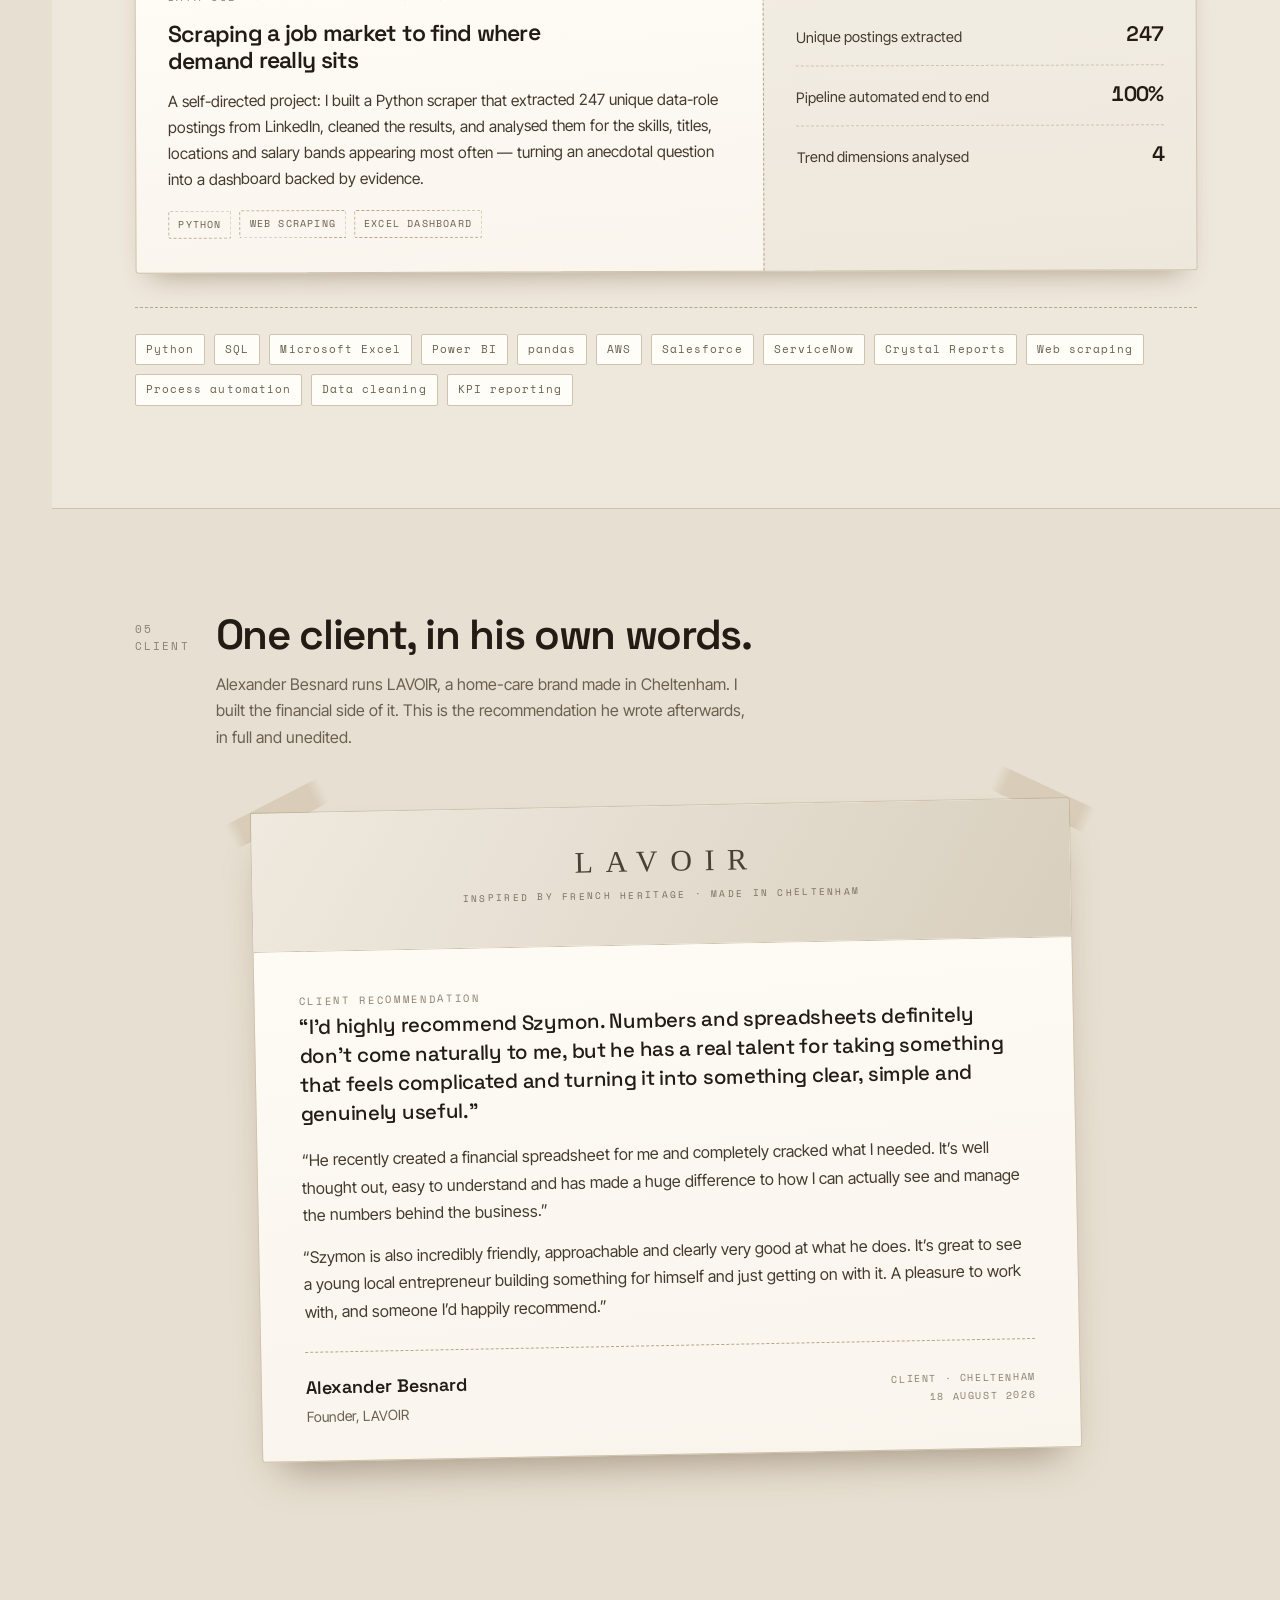
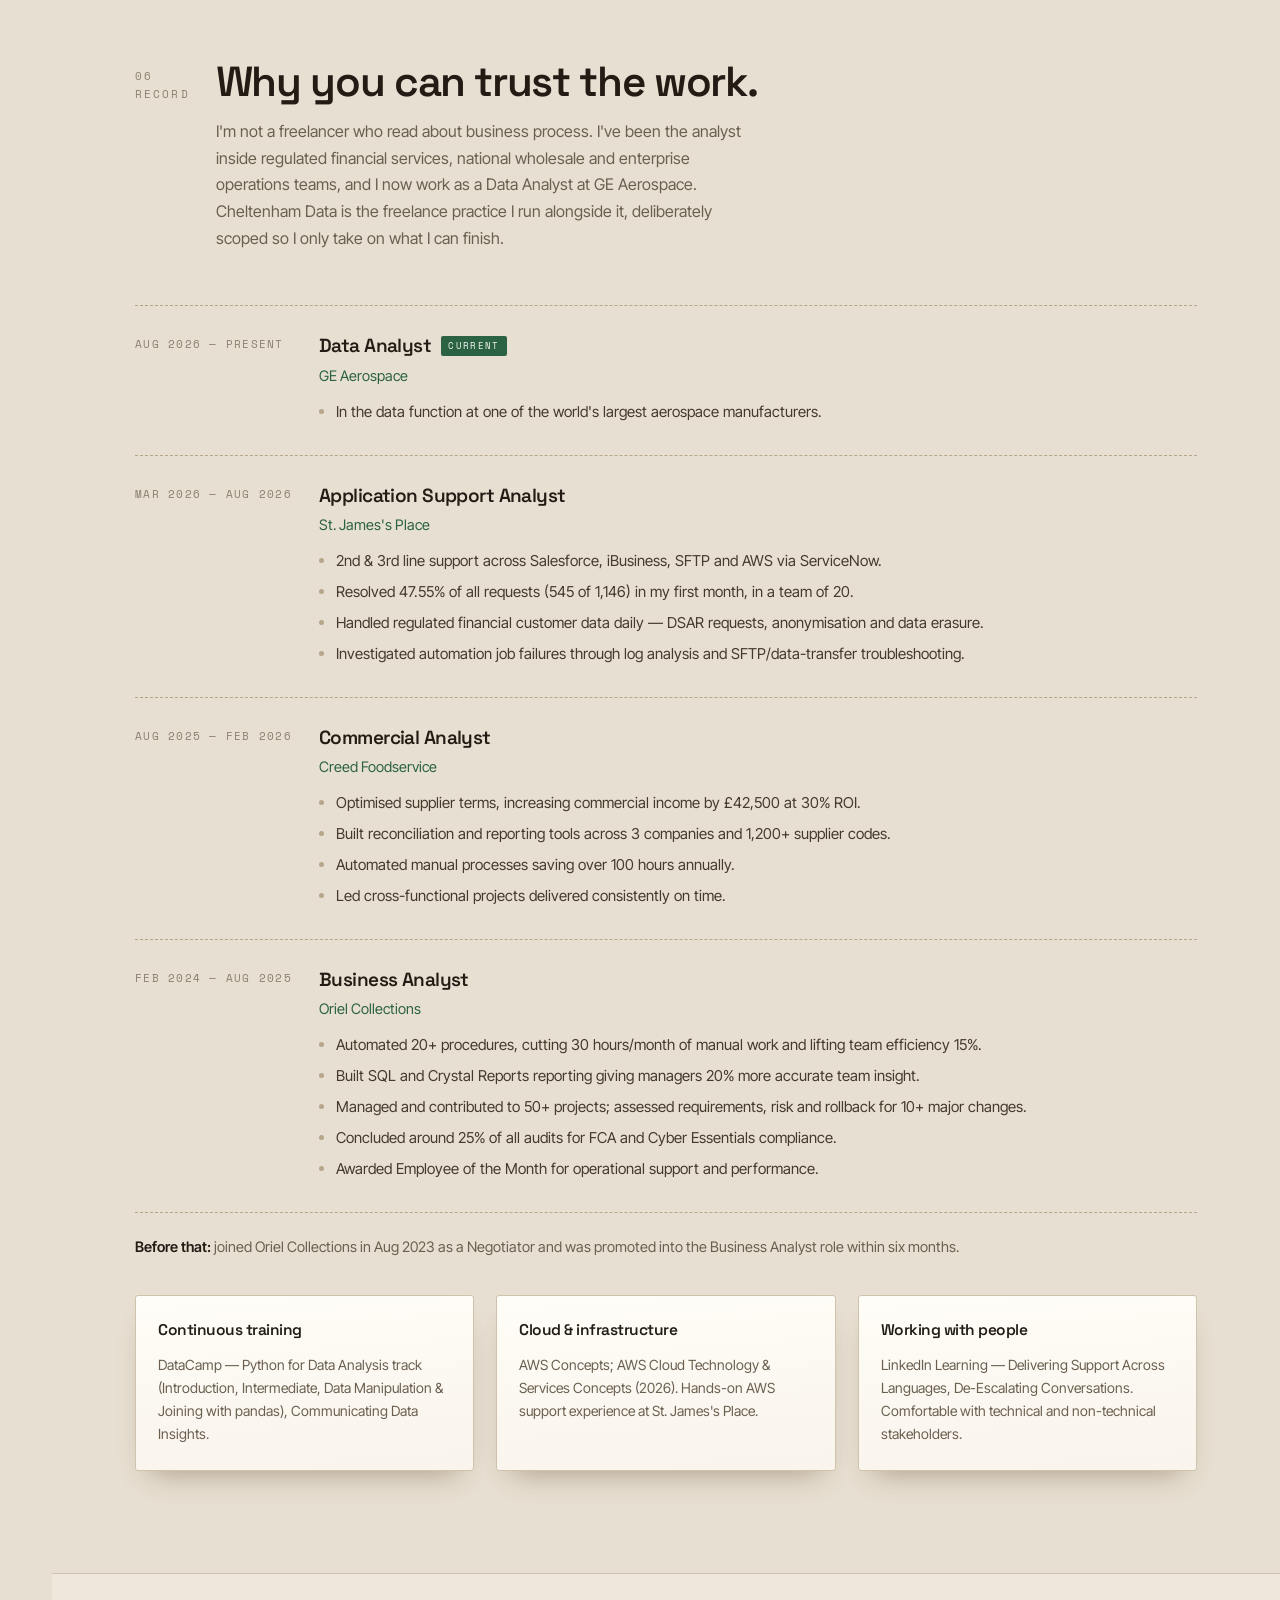
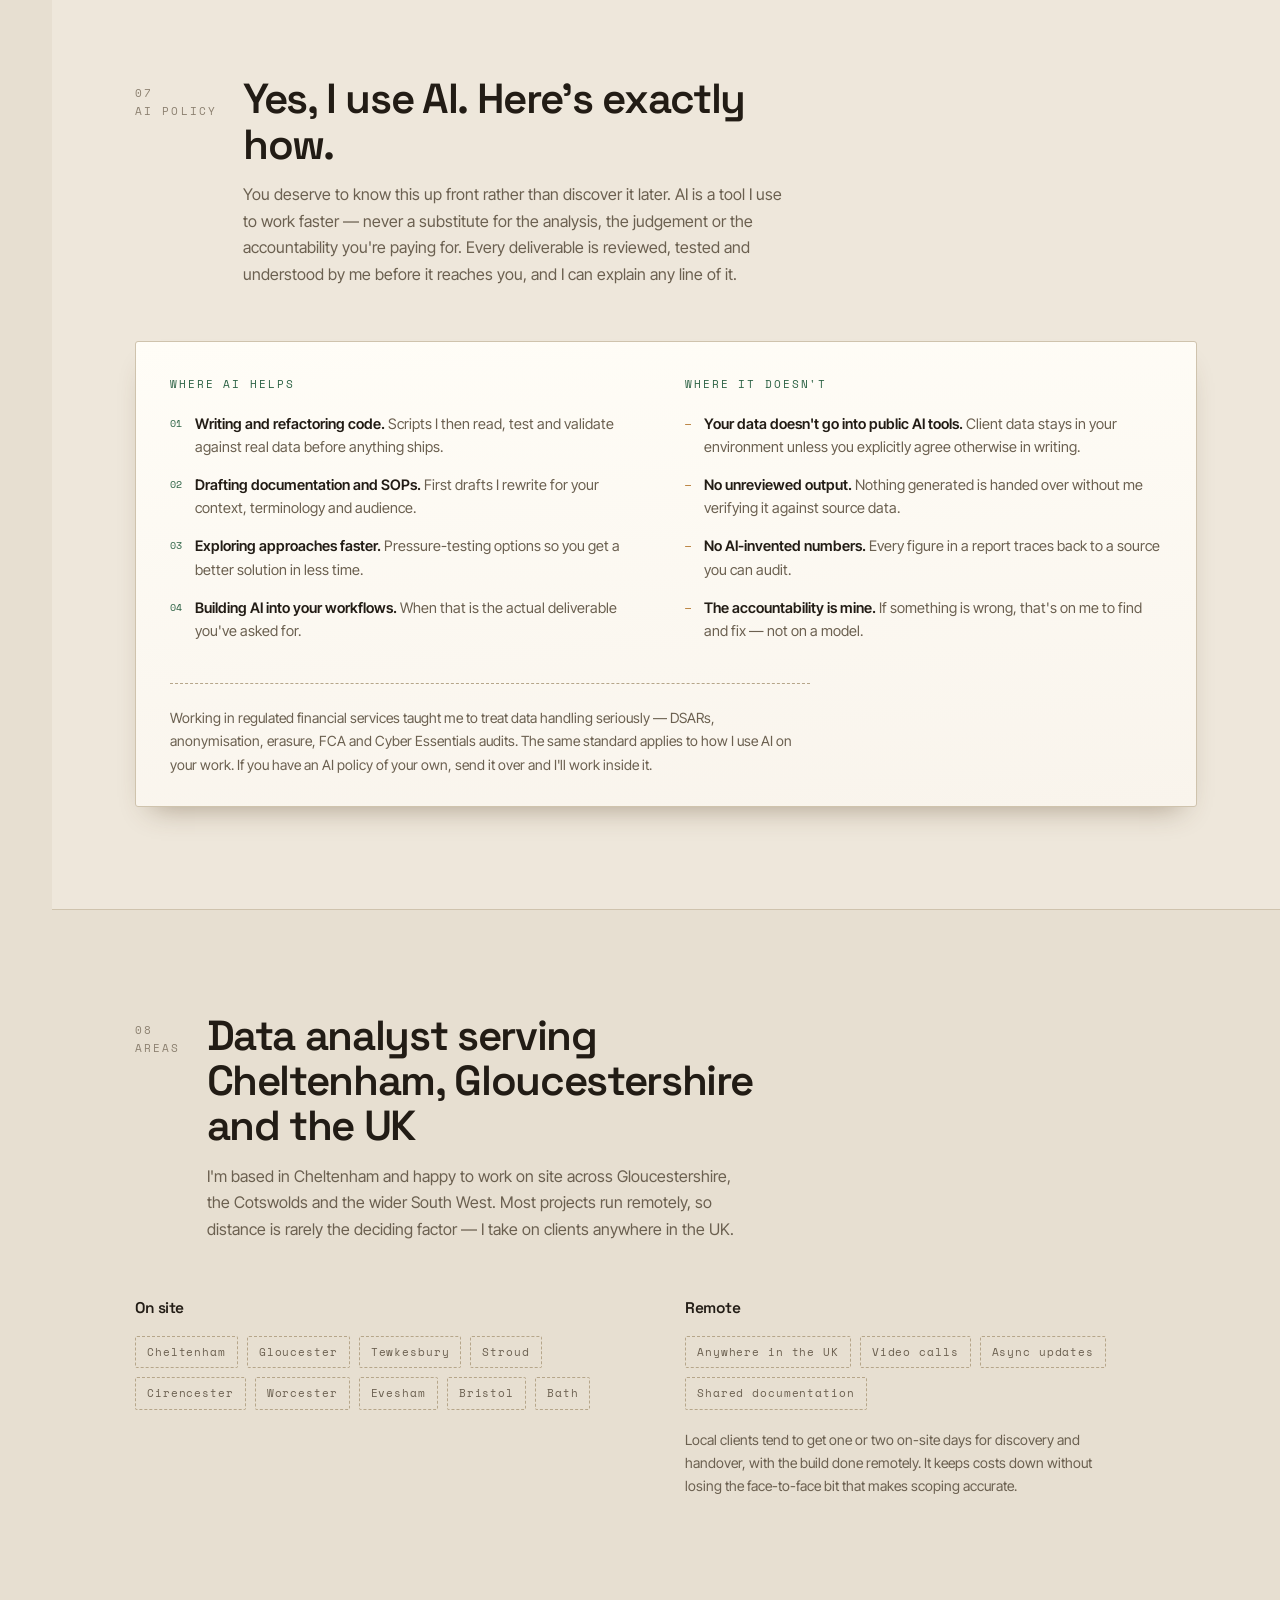
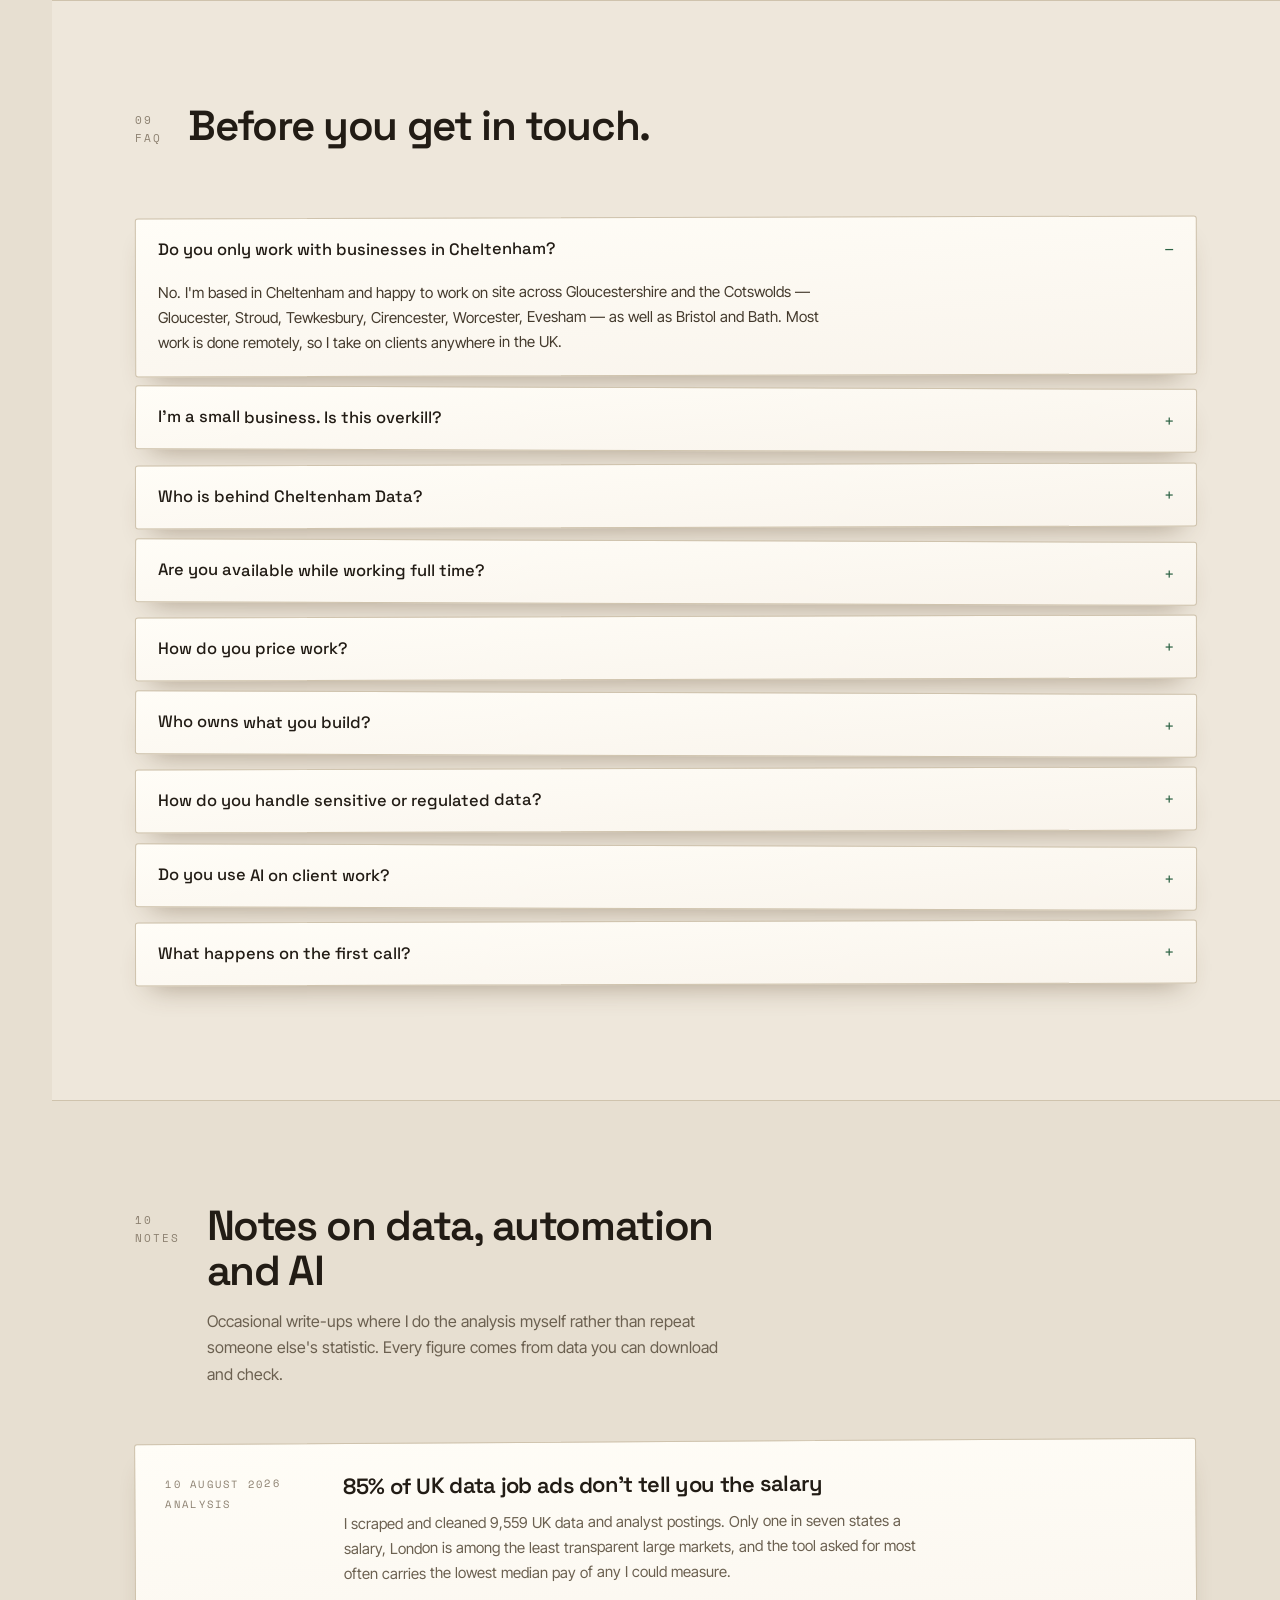
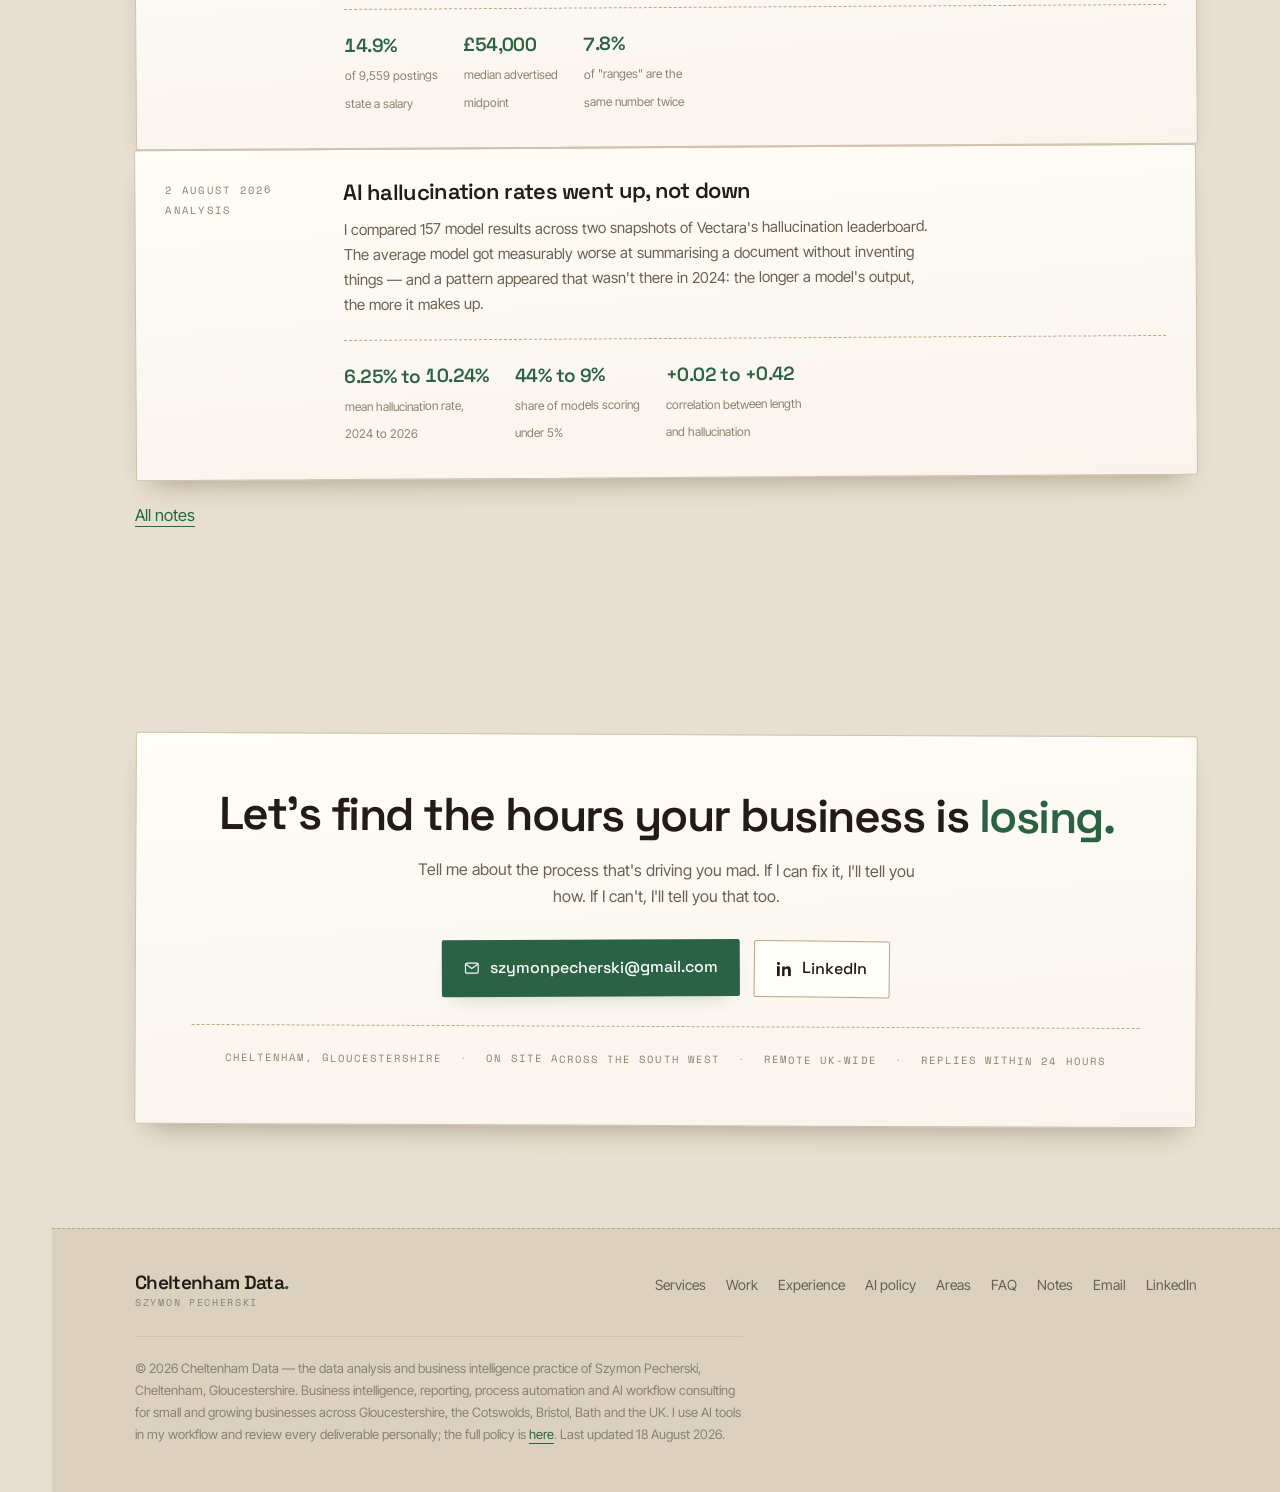
==== commit 320e1d2a: "Fix counters stranded at zero, align titles, reframe the testimonial The counter loop called its fir" ====
--- a/index.html
+++ b/index.html
@@ -4,8 +4,8 @@
 <meta charset="utf-8">
 <meta name="viewport" content="width=device-width, initial-scale=1, viewport-fit=cover">
 
-<title>Cheltenham Data | Data Analyst in Cheltenham — Szymon Pecherski</title>
-<meta name="description" content="Cheltenham Data — freelance data analyst &amp; BI specialist in Cheltenham. Dashboards, reporting and automation that hand your evenings back.">
+<title>Cheltenham Data | Automation that gives you your time back</title>
+<meta name="description" content="Cheltenham Data — freelance data analyst &amp; BI specialist in Cheltenham. Dashboards, reporting and process automation for small brands across Gloucestershire.">
 <meta name="author" content="Szymon Pecherski">
 <meta name="theme-color" content="#e7dfd1" id="tc">
 <meta name="color-scheme" content="light dark">
@@ -22,7 +22,7 @@
 <meta property="og:type" content="website">
 <meta property="og:site_name" content="Cheltenham Data">
 <meta property="og:title" content="Cheltenham Data | Automation that gives you your time back">
-<meta property="og:description" content="You didn't start a business to rebuild the same report every Friday. Reporting and automation that hand those hours back — £42,500 unlocked.">
+<meta property="og:description" content="Dashboards, reporting and process automation for growing small brands. £42,500 of commercial income unlocked. 100+ hours automated a year.">
 <meta property="og:url" content="https://cheltenhamdata.co.uk/">
 <meta property="og:locale" content="en_GB">
 <meta property="og:image" content="https://cheltenhamdata.co.uk/og-image.png">
@@ -32,7 +32,7 @@
 <meta property="og:image:type" content="image/png">
 <meta name="twitter:card" content="summary_large_image">
 <meta name="twitter:title" content="Cheltenham Data | Automation that gives you your time back">
-<meta name="twitter:description" content="Dashboards, reporting and automation that hand your evenings back. For small brands across Gloucestershire and the UK.">
+<meta name="twitter:description" content="Dashboards, reporting and process automation for growing small brands across Gloucestershire and the UK.">
 <meta name="twitter:image" content="https://cheltenhamdata.co.uk/og-image.png">
 <meta name="twitter:image:alt" content="Cheltenham Data — data analysis and business intelligence, Cheltenham">
 
@@ -48,14 +48,15 @@
 <link rel="preload" href="/fonts/inter-tight-400.woff2" as="font" type="font/woff2" crossorigin>
 
 <!-- Theme, resolved before first paint so the page never flashes the wrong one.
-     Light is the default: the site is paper, and a first-time visitor should
-     see it that way whatever their operating system is set to. Dark is one
-     click away and remembered. Visitors without JavaScript get light too,
-     because the stylesheet's base palette is the light one. -->
+     No stored choice means follow the operating system. Visitors without
+     JavaScript get the same result from the prefers-color-scheme block in the
+     stylesheet. -->
 <script>
 (function(){
   var t; try{ t = localStorage.getItem('cd-theme'); }catch(e){}
-  if(t !== 'light' && t !== 'dark') t = 'light';
+  if(t !== 'light' && t !== 'dark'){
+    t = window.matchMedia && window.matchMedia('(prefers-color-scheme: dark)').matches ? 'dark' : 'light';
+  }
   document.documentElement.setAttribute('data-theme', t);
 })();
 </script>
@@ -69,12 +70,12 @@
       "@id": "https://cheltenhamdata.co.uk/#business",
       "name": "Cheltenham Data",
       "alternateName": ["Szymon Pecherski — Data & BI Consulting", "Szymon Pecherski Data Analyst Cheltenham"],
-      "description": "Cheltenham Data is the freelance data analysis and business intelligence practice of Szymon Pecherski, a data analyst based in Cheltenham. Business intelligence and reporting, process automation, AI workflow implementation and web data collection for small and growing businesses — built to hand owners and their teams their hours back.",
+      "description": "Cheltenham Data is the freelance data analysis and business intelligence practice of Szymon Pecherski, a data analyst based in Cheltenham. Business intelligence and reporting, process automation, AI workflow implementation and web data collection for small and growing businesses.",
       "url": "https://cheltenhamdata.co.uk/",
       "image": "https://cheltenhamdata.co.uk/og-image.png",
       "logo": "https://cheltenhamdata.co.uk/logo.png",
-      "slogan": "Data analysis and automation that gives you your time back.",
-      "email": "info@cheltenhamdata.co.uk",
+      "slogan": "Data analysis and automation that pays for itself.",
+      "email": "szymonpecherski@gmail.com",
       "priceRange": "££",
       "currenciesAccepted": "GBP",
       "knowsLanguage": "en-GB",
@@ -86,7 +87,7 @@
       "contactPoint": {
         "@type": "ContactPoint",
         "contactType": "sales",
-        "email": "info@cheltenhamdata.co.uk",
+        "email": "szymonpecherski@gmail.com",
         "areaServed": "GB",
         "availableLanguage": "English"
       },
@@ -154,7 +155,7 @@
       "name": "Szymon Pecherski",
       "jobTitle": "Data Analyst & Business Intelligence Specialist",
       "url": "https://cheltenhamdata.co.uk/",
-      "email": "info@cheltenhamdata.co.uk",
+      "email": "szymonpecherski@gmail.com",
       "homeLocation": { "@type": "Place", "name": "Cheltenham, Gloucestershire, UK" },
       "address": {
         "@type": "PostalAddress",
@@ -208,7 +209,7 @@
       "@id": "https://cheltenhamdata.co.uk/#webpage",
       "url": "https://cheltenhamdata.co.uk/",
       "name": "Cheltenham Data | Data Analyst & BI Specialist in Cheltenham",
-      "description": "Cheltenham Data is a freelance data analysis and business intelligence practice in Cheltenham. Dashboards, reporting and process automation that hand your evenings back, for growing small brands across Gloucestershire and the UK.",
+      "description": "Cheltenham Data is a freelance data analysis and business intelligence practice in Cheltenham. Dashboards, reporting and process automation for growing small brands across Gloucestershire and the UK.",
       "inLanguage": "en-GB",
       "isPartOf": { "@id": "https://cheltenhamdata.co.uk/#website" },
       "about": { "@id": "https://cheltenhamdata.co.uk/#business" },
@@ -223,7 +224,7 @@
         { "@type": "Question", "name": "Do you only work with businesses in Cheltenham?",
           "acceptedAnswer": { "@type": "Answer", "text": "No. I'm based in Cheltenham and happy to work on site across Gloucestershire and the Cotswolds — Gloucester, Stroud, Tewkesbury, Cirencester, Worcester, Evesham — as well as Bristol and Bath. Most work is done remotely, so I take on clients anywhere in the UK." } },
         { "@type": "Question", "name": "I'm a small business. Is this overkill?",
-          "acceptedAnswer": { "@type": "Answer", "text": "Usually the opposite. Small and growing businesses are where a few days of automation work pays back fastest, because nobody has had time to build proper systems yet. If you or your team are spending hours a week in spreadsheets, that is exactly the problem I solve — those hours are not coming back on their own, and fixing it is cheaper than the headcount you would otherwise add." } },
+          "acceptedAnswer": { "@type": "Answer", "text": "Usually the opposite. Small and growing businesses are where a few days of automation work pays back fastest, because nobody has had time to build proper systems yet. If you have people spending hours a week in spreadsheets, that is exactly the problem I solve." } },
         { "@type": "Question", "name": "Who is behind Cheltenham Data?",
           "acceptedAnswer": { "@type": "Answer", "text": "Cheltenham Data is the freelance practice of Szymon Pecherski, a data analyst in Cheltenham. It is a one-person practice, so the person you scope the work with is the person who builds it — there is no account manager and nothing is handed to a subcontractor." } },
         { "@type": "Question", "name": "Are you available while working full time?",
@@ -234,6 +235,8 @@
           "acceptedAnswer": { "@type": "Answer", "text": "You do. Code, dashboards, models and documentation are handed over in full at the end of the project, written to be maintained by your team. No lock-in and no dependency on me to keep it running." } },
         { "@type": "Question", "name": "How do you handle sensitive or regulated data?",
           "acceptedAnswer": { "@type": "Answer", "text": "I have handled regulated financial customer data daily, including DSAR requests, anonymisation and erasure, and contributed to FCA and Cyber Essentials audits. I work inside your existing controls, sign an NDA or DPA, and keep data in your environment." } },
+        { "@type": "Question", "name": "Do you use AI on client work?",
+          "acceptedAnswer": { "@type": "Answer", "text": "Yes, and I disclose exactly how. AI helps me write and refactor code, draft documentation and explore approaches faster. Client data does not go into public AI tools, nothing generated is handed over unreviewed, and every figure in a report traces back to a source you can audit." } },
         { "@type": "Question", "name": "What happens on the first call?",
           "acceptedAnswer": { "@type": "Answer", "text": "You walk me through the process that is costing you time or money. I ask questions, and by the end you will have an honest view of whether it is worth fixing, roughly what it would take, and whether I am the right person for it. Free, no obligation, about thirty minutes." } }
       ]
@@ -261,10 +264,11 @@
    THE BENCH — printed sheets on a desk, marked up in green pen.
 
    Two themes, and dark is not a variable swap: the materials have
-   to behave the other way round. Tape darkens the sheet beneath it
-   on paper and lightens it in the dark. The cork is one image either
-   way, veiled darker by a multiply layer at night. Shadows lengthen
-   and cool.
+   to behave the other way round. The steel rule goes from dark
+   ticks bitten into bright metal to light ticks scored into dark
+   metal. Tape darkens the sheet beneath it on paper and lightens
+   it in the dark. The cork is one image either way, veiled darker
+   by a multiply layer at night. Shadows lengthen and cool.
 
    Every colour is a token. The two palettes below are the whole
    theming layer — nothing else in the stylesheet hard-codes a
@@ -275,7 +279,7 @@
   --bg:#e7dfd1; --bg-2:#eee7db; --card:#f9f4ec; --card-2:#fffdf7; --deep:#dbd1be;
   --sunk:rgba(206,194,172,.26);
   --line:#cfc3ad; --line-2:#b6a68a;
-  --text:#221c15; --body:#443a2d; --muted:#5c5344; --faint:#6e6252;
+  --text:#221c15; --body:#443a2d; --muted:#6b6050; --faint:#8c8070;
 
   --tooth:.075; --grid:rgba(120,92,54,.05); --lamp:rgba(255,251,240,.75);
   --hdr:rgba(231,223,209,.9);
@@ -283,6 +287,9 @@
   --cork-1:#c69c62; --cork-veil:#ffffff;      /* white multiplies to nothing */
   --frame-1:#d9bb90; --frame-2:#b18c56; --frame-3:#c9a874; --frame-edge:#8d6e42;
 
+  --steel-1:#b3aea5; --steel-2:#eae7e1; --steel-3:#cbc6bd; --steel-4:#a29d94;
+  --steel-edge:#8f8a81; --steel-fade:rgba(234,231,225,.9); --spine-ink:#7a746b;
+  --tick:rgba(34,28,21,.5); --tick-2:rgba(34,28,21,.26);
 
   --tape:rgba(146,112,66,.17); --tape-edge:rgba(120,90,52,.13);
   --manila:#e2d2ac; --manila-2:#d5c296; --manila-edge:#b39c6d; --tag-ink:#5c5140;
@@ -299,7 +306,7 @@
   --sans:'Inter Tight',-apple-system,BlinkMacSystemFont,'Segoe UI',Roboto,Helvetica,Arial,sans-serif;
   --mono:'Space Mono',ui-monospace,SFMono-Regular,Menlo,monospace;
   --ease:cubic-bezier(.22,1,.36,1);
-  --maxw:1130px;
+  --maxw:1130px; --spine:52px; --travel:0px;
 }
 
 /* Dark, applied two ways on purpose: by attribute for the toggle, and by
@@ -309,7 +316,7 @@
   --bg:#15110d; --bg-2:#1a1611; --card:#221c15; --card-2:#2a2219; --deep:#100d09;
   --sunk:rgba(0,0,0,.22);
   --line:#332a20; --line-2:#4a3c2d;
-  --text:#f1e8db; --body:#c3b5a3; --muted:#9a8b78; --faint:#8b7c6a;
+  --text:#f1e8db; --body:#c3b5a3; --muted:#9a8b78; --faint:#7c6d5d;
 
   --tooth:.05; --grid:rgba(205,156,96,.045); --lamp:rgba(255,226,170,.06);
   --hdr:rgba(21,17,13,.9);
@@ -317,6 +324,9 @@
   --cork-1:#c69c62; --cork-veil:#6a5330;      /* multiplies the tile down */
   --frame-1:#6d5533; --frame-2:#4b3a22; --frame-3:#5d4930; --frame-edge:#2f2415;
 
+  --steel-1:#3b352d; --steel-2:#565048; --steel-3:#443e36; --steel-4:#2c2721;
+  --steel-edge:#211d18; --steel-fade:rgba(21,17,13,.92); --spine-ink:#8d8478;
+  --tick:rgba(241,232,219,.4); --tick-2:rgba(241,232,219,.18);
 
   --tape:rgba(255,240,214,.07); --tape-edge:rgba(255,240,214,.07);
   --manila:#5c4a2b; --manila-2:#4a3b21; --manila-edge:#7a643c; --tag-ink:#e0d2b4;
@@ -328,6 +338,35 @@
   --shadow-s:0 8px 16px -10px rgba(0,0,0,.6);
   --shadow-m:0 16px 30px -16px rgba(0,0,0,.66);
   --shadow-l:0 26px 46px -20px rgba(0,0,0,.72);
+}
+@media (prefers-color-scheme: dark){
+  :root:not([data-theme="light"]){
+    --bg:#15110d; --bg-2:#1a1611; --card:#221c15; --card-2:#2a2219; --deep:#100d09;
+    --sunk:rgba(0,0,0,.22);
+    --line:#332a20; --line-2:#4a3c2d;
+    --text:#f1e8db; --body:#c3b5a3; --muted:#9a8b78; --faint:#7c6d5d;
+
+    --tooth:.05; --grid:rgba(205,156,96,.045); --lamp:rgba(255,226,170,.06);
+    --hdr:rgba(21,17,13,.9);
+
+    --cork-1:#c69c62; --cork-veil:#6a5330;
+    --frame-1:#6d5533; --frame-2:#4b3a22; --frame-3:#5d4930; --frame-edge:#2f2415;
+
+    --steel-1:#3b352d; --steel-2:#565048; --steel-3:#443e36; --steel-4:#2c2721;
+    --steel-edge:#211d18; --steel-fade:rgba(21,17,13,.92); --spine-ink:#8d8478;
+    --tick:rgba(241,232,219,.4); --tick-2:rgba(241,232,219,.18);
+
+    --tape:rgba(255,240,214,.07); --tape-edge:rgba(255,240,214,.07);
+    --manila:#5c4a2b; --manila-2:#4a3b21; --manila-edge:#7a643c; --tag-ink:#e0d2b4;
+
+    --accent:#5fb182; --accent-2:#8ed4ab; --accent-d:#3d8b60; --on-accent:#0e1a13;
+    --accent-soft:rgba(95,177,130,.13); --accent-glow:rgba(95,177,130,.4);
+    --signal:#dda04a; --sig-halo:rgba(221,160,74,.22);
+
+    --shadow-s:0 8px 16px -10px rgba(0,0,0,.6);
+    --shadow-m:0 16px 30px -16px rgba(0,0,0,.66);
+    --shadow-l:0 26px 46px -20px rgba(0,0,0,.72);
+  }
 }
 
 *,*::before,*::after{box-sizing:border-box}
@@ -339,7 +378,7 @@
    stops the sticky header sticking; the header and mobile nav are siblings of
    main, so neither is affected. */
 main{overflow-x:clip}
-body{margin:0;background:var(--bg);color:var(--body);font-family:var(--sans);
+body{margin:0;padding-left:var(--spine);background:var(--bg);color:var(--body);font-family:var(--sans);
   font-size:16.5px;line-height:1.66;-webkit-font-smoothing:antialiased;overflow-x:hidden}
 img{max-width:100%;display:block}
 a{color:inherit;text-decoration:none}
@@ -351,7 +390,7 @@
   clip:rect(0 0 0 0);white-space:nowrap;border:0}
 .skip{position:absolute;left:-9999px;top:0;z-index:99;background:var(--accent);color:var(--on-accent);
   padding:12px 20px;font-family:var(--disp);font-weight:500}
-.skip:focus{left:0}
+.skip:focus{left:var(--spine)}
 .wrap{width:100%;max-width:var(--maxw);margin:0 auto;padding:0 34px;position:relative}
 .mark{font-family:var(--mono);font-size:10.5px;letter-spacing:.16em;text-transform:uppercase;color:var(--faint)}
 
@@ -365,6 +404,29 @@
     radial-gradient(980px 620px at 62% -10%,var(--lamp),transparent 70%)}
 .z{position:relative;z-index:1}
 
+/* ---------- the steel rule ---------- */
+.spine{position:fixed;left:0;top:0;bottom:0;width:var(--spine);z-index:60;
+  background:linear-gradient(90deg,var(--steel-1),var(--steel-2) 38%,var(--steel-3) 72%,var(--steel-4));
+  border-right:1px solid var(--steel-edge);box-shadow:2px 0 10px -3px rgba(0,0,0,.28)}
+.spine .scale{position:absolute;inset:0;background-position:0 var(--travel);
+  background-image:
+    repeating-linear-gradient(180deg,var(--tick) 0 1px,transparent 1px 60px),
+    repeating-linear-gradient(180deg,var(--tick-2) 0 1px,transparent 1px 12px);
+  background-size:17px 60px,9px 12px;background-repeat:repeat-y}
+.spine .scale::after{content:"";position:absolute;inset:0;
+  background:linear-gradient(180deg,var(--steel-fade) 0,transparent 80px,
+    transparent calc(100% - 80px),var(--steel-fade) 100%)}
+.cursor{position:absolute;left:0;right:0;top:50%;height:34px;transform:translateY(-50%);
+  border-top:1px solid var(--accent);border-bottom:1px solid var(--accent);
+  background:linear-gradient(90deg,var(--accent-soft),transparent);
+  display:grid;place-items:center}
+.cursor span{font-family:var(--mono);font-size:8.5px;letter-spacing:.06em;color:var(--accent-d);
+  transform:rotate(-90deg);white-space:nowrap}
+:root[data-theme="dark"] .cursor span{color:var(--accent-2)}
+@media (prefers-color-scheme: dark){:root:not([data-theme="light"]) .cursor span{color:var(--accent-2)}}
+.spine .brandmark{position:absolute;left:0;right:0;bottom:18px;margin:0 auto;height:150px;
+  text-align:center;font-family:var(--mono);font-size:8.5px;letter-spacing:.28em;color:var(--spine-ink);
+  writing-mode:vertical-rl;transform:rotate(180deg)}
 
 /* ---------- header ---------- */
 header{position:sticky;top:0;z-index:50;background:var(--hdr);backdrop-filter:blur(9px);
@@ -394,7 +456,9 @@
 .tgl:hover{color:var(--accent);border-color:var(--accent)}
 .tgl svg{display:none}
 :root[data-theme="dark"] .tgl .i-sun{display:block}
-:root:not([data-theme="dark"]) .tgl .i-moon{display:block}
+:root[data-theme="light"] .tgl .i-moon{display:block}
+@media (prefers-color-scheme: dark){:root:not([data-theme="light"]) .tgl .i-sun{display:block}}
+@media (prefers-color-scheme: light){:root:not([data-theme="dark"]) .tgl .i-moon{display:block}}
 
 .burger{display:none;width:38px;height:38px;flex:none;padding:0;cursor:pointer;
   background:var(--card-2);border:1px solid var(--line-2);border-radius:2px;place-items:center}
@@ -441,7 +505,6 @@
 .btn.solid{background:var(--accent);color:var(--on-accent);transform:rotate(-.5deg);
   box-shadow:0 10px 20px -12px var(--accent-glow)}
 .btn.solid:hover{transform:rotate(-.5deg) translateY(-2px)}
-.btn.big{font-size:19px;padding:19px 30px;gap:12px;letter-spacing:-.01em}
 .btn.line{border:1px solid var(--line-2);color:var(--text);transform:rotate(.4deg);background:var(--card-2)}
 .btn.line:hover{border-color:var(--accent);color:var(--accent);transform:rotate(.4deg) translateY(-2px)}
 .clients{margin-top:46px;padding-top:18px;border-top:1px dashed var(--line-2)}
@@ -551,7 +614,7 @@
 .sec-no{font-family:var(--mono);font-size:10.5px;letter-spacing:.2em;color:var(--faint);padding-top:9px;
   line-height:1.7}
 .sec-hd h2{font-size:clamp(27px,3.4vw,42px);line-height:1.08;margin-bottom:14px;max-width:21ch}
-.sec-hd .lede{margin:0;color:var(--body);max-width:58ch;font-size:16.5px;line-height:1.62}
+.sec-hd .lede{margin:0;color:var(--muted);max-width:60ch;font-size:16px}
 .chips{margin-top:18px;display:flex;gap:8px;flex-wrap:wrap}
 .chips span{font-family:var(--mono);font-size:10px;letter-spacing:.12em;text-transform:uppercase;
   color:var(--muted);border:1px dashed var(--line-2);border-radius:2px;padding:5px 9px}
@@ -571,7 +634,7 @@
 .svc-item p{font-size:15px;color:var(--body)}
 
 /* 02 who it's for */
-.who-grid{display:grid;grid-template-columns:repeat(auto-fit,minmax(260px,1fr));gap:24px}
+.who-grid{display:grid;grid-template-columns:repeat(3,1fr);gap:24px}
 .who-card{padding:26px 24px 28px}
 .who-card:nth-child(1){rotate:-.7deg}
 .who-card:nth-child(2){rotate:.4deg;translate:0 9px}
@@ -579,10 +642,10 @@
 .who-card .sig{font-family:var(--mono);font-size:10px;letter-spacing:.16em;text-transform:uppercase;
   color:var(--signal);display:block;margin-bottom:13px}
 .who-card h3{font-size:18.5px;line-height:1.24;margin-bottom:11px}
-.who-card p{font-size:15px;color:var(--body)}
+.who-card p{font-size:14.5px;color:var(--muted)}
 
 /* 03 process */
-.steps{display:grid;grid-template-columns:repeat(auto-fit,minmax(215px,1fr));gap:20px;position:relative}
+.steps{display:grid;grid-template-columns:repeat(4,1fr);gap:20px;position:relative}
 .step{padding:24px 22px 26px}
 .step:nth-child(odd){rotate:-.5deg}
 .step:nth-child(even){rotate:.6deg;translate:0 8px}
@@ -671,40 +734,40 @@
   .said .tape{width:74px}
 }
 
-/* 06 record — a rail, not a schedule.
-
-   Stacked, four roles were four screens of scrolling on a phone and the
-   older ones sat behind a disclosure nobody opened. Side by side they are
-   one screen and one gesture: swipe on touch, drag or arrow-key on desktop.
-   The container is focusable and labelled, because a scroll region that only
-   responds to a swipe is unreachable by keyboard. */
-/* a fixed track, not minmax(0,..): with min 0 the cards just shrink to fit
-   the row and nothing ever scrolls */
-.rail{display:grid;grid-auto-flow:column;grid-auto-columns:322px;gap:16px;
-  overflow-x:auto;overscroll-behavior-x:contain;scroll-snap-type:x mandatory;
-  padding:4px 4px 14px;scrollbar-color:var(--line-2) transparent}
-.rail::-webkit-scrollbar{height:8px}
-.rail::-webkit-scrollbar-thumb{background:var(--line-2);border-radius:4px}
-.rail::-webkit-scrollbar-track{background:transparent}
-.rail:focus-visible{outline:2px solid var(--accent);outline-offset:4px;border-radius:3px}
-.rcard{scroll-snap-align:start;display:flex;flex-direction:column;
-  background:linear-gradient(176deg,var(--card-2),var(--card));
-  border:1px solid var(--line);border-radius:3px;box-shadow:var(--shadow-m);
-  padding:22px 22px 24px}
-.rcard.now{border-color:var(--accent)}
-.rwhen{font-family:var(--mono);font-size:10.5px;letter-spacing:.12em;text-transform:uppercase;
-  color:var(--faint)}
-.rcard h3{font-size:18.5px;line-height:1.2;margin:11px 0 3px;display:flex;align-items:center;
-  gap:9px;flex-wrap:wrap}
+/* 06 experience — a printed schedule, dates in the margin */
+.tl{border-top:1px dashed var(--line-2)}
+.tl-item{display:grid;grid-template-columns:158px 1fr;gap:26px;padding:24px 0;
+  border-bottom:1px dashed var(--line-2)}
+.tl-when{font-family:var(--mono);font-size:10.5px;letter-spacing:.12em;text-transform:uppercase;
+  color:var(--faint);padding-top:6px}
+.tl-role{font-family:var(--disp);font-weight:600;font-size:19px;color:var(--text);letter-spacing:-.03em;
+  display:flex;align-items:center;gap:10px;flex-wrap:wrap}
 .tag-now{font-family:var(--mono);font-size:8.5px;letter-spacing:.16em;text-transform:uppercase;
   color:var(--on-accent);background:var(--accent);padding:3px 7px;border-radius:2px;font-weight:400}
-.rco{color:var(--accent);font-size:14px;line-height:1.45}
-.rcard ul{margin:14px 0 0;padding-left:16px}
-.rcard li{margin-bottom:7px;font-size:14.5px;line-height:1.55;color:var(--body)}
-.rcard li::marker{color:var(--line-2)}
-.rnote{margin-top:auto;padding-top:14px;font-size:13.5px;color:var(--muted)}
-.rail-hint{margin-top:6px;font-family:var(--mono);font-size:10.5px;letter-spacing:.12em;
-  text-transform:uppercase;color:var(--muted)}
+.tl-co{color:var(--accent);font-size:14.5px;margin-top:2px}
+.tl ul{margin:12px 0 0;padding-left:17px}
+.tl li{margin-bottom:6px;font-size:15px;color:var(--body)}
+.tl li::marker{color:var(--line-2)}
+.tl-foot{margin-top:22px;font-size:14.5px;color:var(--muted)}
+.tl-foot b{color:var(--text);font-weight:600}
+.notes-row{display:grid;grid-template-columns:repeat(3,1fr);gap:22px;margin-top:36px}
+.notes-row .sheet{padding:22px 22px 24px}
+.notes-row h3{font-size:15.5px;margin-bottom:9px}
+.notes-row p{font-size:14px;color:var(--muted)}
+
+/* 06 AI policy */
+.ai-box{padding:34px 34px 30px}
+.ai-cols{display:grid;grid-template-columns:1fr 1fr;gap:38px}
+.ai-h{font-family:var(--mono);font-size:10.5px;letter-spacing:.18em;text-transform:uppercase;
+  color:var(--accent);margin-bottom:18px}
+.ai-l{list-style:none;margin:0;padding:0}
+.ai-l li{display:grid;grid-template-columns:auto 1fr;gap:13px;margin-bottom:15px;font-size:14.5px;
+  color:var(--muted);line-height:1.6}
+.ai-l b{color:var(--text);font-weight:600}
+.mk{font-family:var(--mono);font-size:10px;color:var(--accent);padding-top:4px}
+.mk.no{color:var(--signal)}
+.ai-foot{margin-top:26px;padding-top:22px;border-top:1px dashed var(--line-2);font-size:14px;
+  color:var(--muted);max-width:80ch}
 
 /* 07 areas */
 .areas{display:grid;grid-template-columns:1fr 1fr;gap:38px}
@@ -724,21 +787,6 @@
 .faq summary::after{content:"+";font-family:var(--mono);font-size:17px;color:var(--accent);flex:none}
 .faq details[open] summary::after{content:"–"}
 .faq .ans{padding:0 22px 20px;font-size:15px;color:var(--body);max-width:82ch}
-
-/* disclosure: detail a first-time visitor doesn't need yet.
-   Same +/- affordance as the FAQ so the page only teaches it once.
-   Anything inside a closed <details> never intersects, so nothing in a
-   fold carries .rv — it would open at opacity 0. */
-.fold{border-top:1px dashed var(--line-2);border-bottom:1px dashed var(--line-2);margin-top:30px}
-/* straight after the timeline it continues the same ruled list, so it must
-   not draw a second line on top of the one the last row already drew */
-.fold summary{cursor:pointer;padding:16px 2px;font-family:var(--disp);font-weight:500;font-size:15.5px;
-  color:var(--text);list-style:none;display:flex;justify-content:space-between;align-items:center;gap:18px}
-.fold summary::-webkit-details-marker{display:none}
-.fold summary::after{content:"+";font-family:var(--mono);font-size:17px;color:var(--accent);flex:none}
-.fold[open] summary::after{content:"\2013"}
-.fold summary:hover{color:var(--accent)}
-.fold-body{padding-bottom:30px}
 
 /* 09 notes */
 .note-card{display:grid;grid-template-columns:150px 1fr;gap:28px;padding:30px 30px 32px;
@@ -758,7 +806,6 @@
 
 /* contact */
 .contact .sheet{padding:clamp(34px,5vw,56px);text-align:center;rotate:.25deg}
-.cor{margin:18px 0 14px;font-size:14px;color:var(--muted)}
 .contact h2{font-size:clamp(28px,4vw,46px);line-height:1.08;margin-bottom:16px}
 .contact h2 em{font-style:normal;color:var(--accent)}
 .contact p{color:var(--muted);max-width:56ch;margin:0 auto;font-size:16px}
@@ -783,6 +830,9 @@
 .rv.in{opacity:1;transform:none}
 
 @media (max-width:1080px){
+  body{padding-left:0}
+  .spine{display:none}
+  .skip:focus{left:0}
   .hero{grid-template-columns:1fr;gap:56px;padding-top:40px}
   /* The board goes full-width here, and at that size the rotateY projection
      throws its near edge past the gutter and scrolls the page sideways. The
@@ -792,8 +842,9 @@
   .cork{inset:-24px -12px -16px -12px}
   .cork::before,.cork::after{inset:10px}
   .cards{grid-template-columns:1fr 1fr}
-  .svc,.areas{grid-template-columns:1fr}
-  .who-grid,.steps{grid-template-columns:1fr 1fr}
+  .svc,.areas,.ai-cols{grid-template-columns:1fr}
+  .ai-cols{gap:30px}
+  .who-grid,.steps,.notes-row{grid-template-columns:1fr 1fr}
   .case{grid-template-columns:1fr}
   .case-r{border-left:0;border-top:1px dashed var(--line-2)}
   .margin-note{position:static;width:auto;text-align:left;margin:0 32px 18px;padding-top:20px}
@@ -805,6 +856,7 @@
   .wrap,.mnav{padding-left:20px;padding-right:20px}
   .hd{height:64px}
   .mnav{top:64px}
+  .tl-item{grid-template-columns:1fr;gap:8px}
   .row{flex-wrap:wrap;row-gap:2px}
   .row b{flex:1 1 100%}
   .row u{margin-left:auto}
@@ -829,9 +881,7 @@
   /* tilts on the independent property: transform is spoken for above */
   .slip.main{rotate:-.7deg} .slip.s1{rotate:.6deg}
   .slip.s2{rotate:-.5deg} .slip.s3{rotate:.7deg}
-  .who-grid,.steps{grid-template-columns:1fr}
-  /* the figure tiles repeat the board above, so they get two columns here */
-  .cards{grid-template-columns:1fr 1fr;gap:12px}
+  .cards,.who-grid,.steps,.notes-row{grid-template-columns:1fr}
   /* one column: the stagger that reads as a stack on desktop just looks
      like misalignment down a phone */
   .tcard:nth-child(n),.who-card:nth-child(n),.step:nth-child(n){translate:none}
@@ -839,44 +889,6 @@
   .sec-hd{grid-template-columns:1fr;gap:10px}
   .sec-no{padding-top:0}
 }
-/* Phone density. The layout above already reflows; this is purely about the
-   vertical budget. At 390px the page ran to eighteen screens, and most of it
-   was air: section padding alone was ~1,400px of it. */
-@media (max-width:640px){
-  section{padding:42px 0}
-  .hero{gap:34px;padding-top:26px}
-  .sec-hd{margin-bottom:26px}
-  /* .sheet carries no padding of its own — each component supplies it, so
-     tighten them individually rather than blanket-padding the wrapper (that
-     double-pads the FAQ, whose summary owns its spacing). */
-  .svc-item{padding:22px 20px 24px}
-  .who-card{padding:20px 18px 22px}
-  .step{padding:19px 18px 21px}
-  .case-l,.case-r{padding:20px 18px 22px}
-  .note-card{padding:22px 20px 24px}
-  .note-figs{display:none}          /* the headline and standfirst carry it */
-  .said .body{padding:24px 22px 22px}
-  .said .body p:first-of-type{font-size:18px}
-  .said .sig{margin-top:20px;padding-top:16px}
-  .contact .sheet{padding:28px 22px}
-  .faq summary{padding:14px 18px;font-size:15.5px}
-  .faq .ans{padding:0 18px 17px}
-  /* bleed the rail through the wrap's gutter so the next card always peeks
-     in at the right edge — that peek is the only affordance telling someone
-     there is more to swipe to */
-  .rail{grid-auto-columns:82vw;gap:12px;
-    margin-left:-20px;margin-right:-20px;padding-left:20px;padding-right:20px;
-    scroll-padding-left:20px}
-  .rcard{padding:20px 18px 22px}
-  .strap{font-size:16.5px;margin-top:22px}
-  .fold summary{padding:14px 2px;font-size:15px}
-  /* the primary action gets the full width of the phone rather than sharing
-     a row with the secondary one */
-  .btn.big{width:100%;justify-content:center;font-size:17.5px;padding:17px 22px}
-  .fold-body{padding-bottom:22px}
-  .stack{gap:7px}
-}
-
 @media (prefers-reduced-motion:reduce){
   html{scroll-behavior:auto}
   *{animation:none!important;transition-duration:.001ms!important}
@@ -888,6 +900,11 @@
 
 <a class="skip" href="#main">Skip to content</a>
 
+<div class="spine" aria-hidden="true">
+  <div class="scale"></div>
+  <div class="cursor"><span id="read">0000 mm</span></div>
+  <div class="brandmark">CHELTENHAM DATA</div>
+</div>
 
 <header class="z">
   <div class="wrap hd">
@@ -900,6 +917,7 @@
       <a href="#services">Services</a>
       <a href="#work">Work</a>
       <a href="#experience">Experience</a>
+      <a href="#ai">AI policy</a>
       <a href="#areas">Areas</a>
       <a href="#faq">FAQ</a>
       <a href="#notes">Notes</a>
@@ -920,6 +938,7 @@
   <a href="#services">Services</a>
   <a href="#work">Work</a>
   <a href="#experience">Experience</a>
+  <a href="#ai">AI policy</a>
   <a href="#areas">Areas</a>
   <a href="#faq">FAQ</a>
   <a href="#notes">Notes</a>
@@ -939,7 +958,7 @@
       <i></i><span>Taking on freelance projects — Cheltenham and remote UK-wide</span>
     </span>
 
-    <h1>Data analysis and automation that <em>gives you your time back.
+    <h1>Data analysis and automation that <em>pays for itself.
       <svg class="ink" viewBox="0 0 420 20" preserveAspectRatio="none" aria-hidden="true">
         <path d="M6 12C96 4 232 3 414 8" stroke-width="2.4" vector-effect="non-scaling-stroke" pathLength="1000"/>
         <path d="M14 18C104 11 244 10 408 15" stroke-width="1.4" vector-effect="non-scaling-stroke" pathLength="1000"/>
@@ -947,13 +966,13 @@
     </h1>
 
     <p class="strap"><b>Cheltenham Data</b> is the practice of Szymon Pecherski, a <b>data analyst and
-    business intelligence specialist in Cheltenham</b>. I take the manual work that eats your evenings —
-    the Friday report, the monthly reconciliation, the copy-paste — and build the system that does it
-    instead.</p>
+    business intelligence specialist in Cheltenham</b>. I help small and growing UK businesses replace
+    manual, error-prone processes with automated systems, clean data and reporting people actually
+    use — the same work I've done inside regulated financial services, national wholesale and aerospace.</p>
 
     <div class="cta">
-      <a class="btn solid big" href="https://calendly.com/cheltenhamdata-info/30min" target="_blank" rel="noopener">Get your evenings back.
-        <svg width="17" height="17" viewBox="0 0 24 24" fill="none" stroke="currentColor" stroke-width="2" stroke-linecap="round" stroke-linejoin="round" aria-hidden="true"><path d="M5 12h13M12 6l6 6-6 6"/></svg></a>
+      <a class="btn solid" href="#contact">Book a free scoping call
+        <svg width="15" height="15" viewBox="0 0 24 24" fill="none" stroke="currentColor" stroke-width="2" stroke-linecap="round" stroke-linejoin="round" aria-hidden="true"><path d="M5 12h13M12 6l6 6-6 6"/></svg></a>
       <a class="btn line" href="#work">See the results</a>
     </div>
 
@@ -1074,7 +1093,7 @@
       <div class="sec-no">01<br>SERVICES</div>
       <div>
         <h2>Business intelligence and automation services for growing businesses</h2>
-        <p class="lede">Every engagement starts with the same question: what are you still doing by hand on a Sunday night that a system should have done overnight? I find it, put a number on the hours it's costing you, then build the fix.</p>
+        <p class="lede">Every engagement starts with the same question: where is your team spending hours on something a system should be doing? I find it, put a number on it, then build the fix.</p>
       </div>
     </div>
 
@@ -1082,39 +1101,31 @@
       <article class="sheet svc-item rv">
         <span class="num">Service i</span>
         <h3>Business intelligence &amp; reporting</h3>
-        <p>Reporting that answers a decision rather than filling a page. I pull data out of spreadsheets, CRMs and databases, clean it, and build dashboards around the KPIs your managers actually act on.</p>
+        <p>Reporting that answers a decision rather than filling a page. I pull data out of spreadsheets, CRMs and databases, clean it, and build dashboards around the KPIs your managers actually act on. At Oriel I built SQL and Crystal Reports reporting that gave managers 20% more accurate insight into their teams.</p>
         <div class="chips"><span>Excel</span><span>SQL</span><span>Power BI</span><span>pandas</span><span>Crystal Reports</span></div>
       </article>
 
       <article class="sheet svc-item rv">
         <span class="num">Service ii</span>
         <h3>Process automation</h3>
-        <p>The copy-paste jobs, the monthly reconciliation, the report someone rebuilds by hand every Friday afternoon. I remove the manual steps with Python or Excel automation and document it so it survives after I've gone. Typical result: whole days a month handed back.</p>
+        <p>The copy-paste jobs, the monthly reconciliation, the report someone rebuilds by hand every Friday. I map the process, remove the manual steps with Python or Excel automation, and document it so it survives after I've gone. Typical result: whole days back every month.</p>
         <div class="chips"><span>Python</span><span>Excel / VBA</span><span>Process mapping</span><span>SOP writing</span></div>
       </article>
 
-    </div>
-
-    <details class="fold">
-      <summary>Also: AI workflow implementation, and web scraping &amp; data collection</summary>
-      <div class="fold-body">
-        <div class="svc">
-      <article class="sheet svc-item">
+      <article class="sheet svc-item rv">
         <span class="num">Service iii</span>
         <h3>AI workflow implementation</h3>
-        <p>Practical AI, not hype. I find where a language model genuinely saves time — drafting, triage, classification, summarising — then build it into your workflow with guardrails and human review. If AI is the wrong tool, I'll tell you so.</p>
+        <p>Practical AI, not hype. I identify where a language model genuinely saves time — drafting, triage, classification, summarising documents — build it into your existing workflow, and set the guardrails and human review steps around it. If AI is the wrong tool for a job, I'll tell you so.</p>
         <div class="chips"><span>Workflow design</span><span>Prompt systems</span><span>Human-in-the-loop</span><span>Data governance</span></div>
       </article>
 
-      <article class="sheet svc-item">
+      <article class="sheet svc-item rv">
         <span class="num">Service iv</span>
         <h3>Web scraping &amp; data collection</h3>
-        <p>When the data you need lives on the web rather than in your systems, I build collectors to gather it — competitor pricing, market listings, supplier catalogues — then clean and structure it. Ethically built, respecting site terms and rate limits.</p>
+        <p>When the data you need lives on the web rather than in your systems, I build collectors to gather it — competitor pricing, market listings, supplier catalogues — then clean and structure it into something analysable. Built and delivered ethically, respecting site terms and rate limits.</p>
         <div class="chips"><span>Python</span><span>BeautifulSoup</span><span>Data cleaning</span><span>Scheduled jobs</span></div>
       </article>
-        </div>
-      </div>
-    </details>
+    </div>
   </div>
 </section>
 
@@ -1125,34 +1136,26 @@
       <div class="sec-no">02<br>WHO</div>
       <div>
         <h2>Built for small brands outgrowing their spreadsheets</h2>
-        <p class="lede">The businesses I help usually have real operational complexity but no dedicated data team — so the owner absorbs it. The spreadsheet that ran the company at ten people starts breaking at thirty, and the person patching it at the weekend is usually you. This is the point where a few days of the right work pays for itself repeatedly, in money and in hours.</p>
+        <p class="lede">The businesses I help usually have real operational complexity but no dedicated data team. The spreadsheet that ran the company at ten people starts breaking at thirty — this is the point where a few days of the right work pays for itself repeatedly.</p>
       </div>
     </div>
     <div class="who-grid">
       <div class="sheet who-card rv">
         <span class="sig">Scaling up</span>
         <h3>You're growing faster than your systems</h3>
-        <p>New products, new channels, more suppliers — and the reporting that worked last year now takes a full day to assemble. I rebuild it so growth stops costing you evenings and weekends.</p>
-      </div>
-    </div>
-
-    <details class="fold">
-      <summary>Two more reasons people call — margin without headcount, and nobody owning the numbers</summary>
-      <div class="fold-body">
-        <div class="who-grid">
-      <div class="sheet who-card">
+        <p>New products, new channels, more suppliers — and the reporting that worked last year now takes a full day to assemble. I rebuild it so growth stops adding admin.</p>
+      </div>
+      <div class="sheet who-card rv">
         <span class="sig">Cost pressure</span>
         <h3>You need margin without adding headcount</h3>
-        <p>Optimising supplier terms unlocked £42,500 at one wholesaler. Automation removed 100+ hours a year at another — hours that went back to the team rather than into overtime. Both were cheaper than hiring.</p>
-      </div>
-      <div class="sheet who-card">
+        <p>Optimising supplier terms unlocked £42,500 at one wholesaler. Automation removed 100+ hours a year at another. Both were cheaper than hiring.</p>
+      </div>
+      <div class="sheet who-card rv">
         <span class="sig">No data team</span>
         <h3>Nobody owns the numbers</h3>
         <p>Everyone reports differently, nobody trusts the totals, and decisions get made on gut feel. I build one source of truth your team can maintain themselves.</p>
       </div>
-        </div>
-      </div>
-    </details>
+    </div>
   </div>
 </section>
 
@@ -1164,19 +1167,11 @@
       <div><h2>Low risk, in four steps.</h2></div>
     </div>
     <div class="steps">
-      <div class="sheet step rv"><b>Step one</b><h3>Free scoping call</h3><p>Thirty minutes. You show me the process that's eating your week; I put an honest number on the hours it costs, tell you whether it's worth automating, and roughly what it takes.</p></div>
-    </div>
-
-    <details class="fold">
-      <summary>Then: fixed proposal, build &amp; review, handover that lasts</summary>
-      <div class="fold-body">
-        <div class="steps">
-      <div class="sheet step"><b>Step two</b><h3>Fixed proposal</h3><p>A written scope with a fixed price, a deadline and a defined outcome. No hourly drift, no surprise invoices.</p></div>
-      <div class="sheet step"><b>Step three</b><h3>Build &amp; review</h3><p>I build in short cycles and show you working output early, so course-corrections happen in week one rather than at handover.</p></div>
-      <div class="sheet step"><b>Step four</b><h3>Handover that lasts</h3><p>Documentation and SOPs written in plain English, plus a walkthrough for your team. You own everything I build.</p></div>
-        </div>
-      </div>
-    </details>
+      <div class="sheet step rv"><b>Step one</b><h3>Free scoping call</h3><p>Thirty minutes. You show me the process that's costing you time; I tell you honestly whether it's worth automating and roughly what it takes.</p></div>
+      <div class="sheet step rv"><b>Step two</b><h3>Fixed proposal</h3><p>A written scope with a fixed price, a deadline and a defined outcome. No hourly drift, no surprise invoices.</p></div>
+      <div class="sheet step rv"><b>Step three</b><h3>Build &amp; review</h3><p>I build in short cycles and show you working output early, so course-corrections happen in week one rather than at handover.</p></div>
+      <div class="sheet step rv"><b>Step four</b><h3>Handover that lasts</h3><p>Documentation and SOPs written in plain English, plus a walkthrough for your team. You own everything I build.</p></div>
+    </div>
   </div>
 </section>
 
@@ -1214,11 +1209,7 @@
       <div class="stamp"><span>Figures<br>verified</span></div>
     </article>
 
-    <details class="fold">
-      <summary>Two more results — 20 procedures automated, and a job market scraped</summary>
-      <div class="fold-body">
-
-    <article class="sheet case">
+    <article class="sheet case rv">
       <div class="case-l">
         <span class="mark">Automation — operations</span>
         <h3>Twenty manual procedures automated out of existence</h3>
@@ -1233,7 +1224,7 @@
       </div>
     </article>
 
-    <article class="sheet case">
+    <article class="sheet case rv">
       <div class="case-l">
         <span class="mark">Data collection — market research</span>
         <h3>Scraping a job market to find where demand really sits</h3>
@@ -1249,14 +1240,10 @@
     </article>
 
     <div class="rv">
-      </div>
-    </details>
-
       <h2 class="sr">Tools and technologies</h2>
       <div class="stack">
         <span>Python</span><span>SQL</span><span>Microsoft Excel</span><span>Power BI</span><span>pandas</span>
-        <span>Dataiku</span><span>Streamlit</span><span>Spotfire</span><span>AWS</span><span>Salesforce</span>
-        <span>ServiceNow</span><span>Crystal Reports</span><span>Git</span>
+        <span>AWS</span><span>Salesforce</span><span>ServiceNow</span><span>Crystal Reports</span>
         <span>Web scraping</span><span>Process automation</span><span>Data cleaning</span><span>KPI reporting</span>
       </div>
     </div>
@@ -1267,11 +1254,12 @@
 <section id="said" class="said">
   <div class="wrap">
     <div class="sec-hd rv">
-      <div class="sec-no">05<br>SAID</div>
+      <div class="sec-no">05<br>CLIENT</div>
       <div>
-        <h2>What it&rsquo;s like to work with me.</h2>
-        <p class="lede">Unedited, straight from the client &mdash; a Cheltenham founder who needed the
-          numbers behind their business to make sense.</p>
+        <h2>One client, in his own words.</h2>
+        <p class="lede">Alexander Besnard runs LAVOIR, a home-care brand made in Cheltenham. I built
+          the financial side of it. This is the recommendation he wrote afterwards, in full and
+          unedited.</p>
       </div>
     </div>
 
@@ -1293,7 +1281,10 @@
           <p>&ldquo;He recently created a financial spreadsheet for me and completely cracked what I
             needed. It&rsquo;s well thought out, easy to understand and has made a huge difference to
             how I can actually see and manage the numbers behind the business.&rdquo;</p>
-          <p>&ldquo;A pleasure to work with, and someone I&rsquo;d happily recommend.&rdquo;</p>
+          <p>&ldquo;Szymon is also incredibly friendly, approachable and clearly very good at what he
+            does. It&rsquo;s great to see a young local entrepreneur building something for himself and
+            just getting on with it. A pleasure to work with, and someone I&rsquo;d happily
+            recommend.&rdquo;</p>
         </blockquote>
         <div class="sig">
           <div><b>Alexander Besnard</b><i>Founder, LAVOIR</i></div>
@@ -1315,69 +1306,104 @@
       </div>
     </div>
 
-    <div class="rail rv" tabindex="0" role="region" aria-label="Career history, scroll sideways for earlier roles">
-
-      <article class="rcard now">
-        <div class="rwhen">Aug 2026 — present</div>
-        <h3>Data Analyst<span class="tag-now">Current</span></h3>
-        <div class="rco">GE Aerospace &middot; Contract, hybrid &middot; Cheltenham</div>
-        <ul>
-          <li>Streamlined and automated 5+ data pipelines with Dataiku and Python.</li>
-          <li>Built dashboards in Streamlit and Spotfire.</li>
-          <li>Used LLMs to build web apps, data functions and scripts that remove manual work — over 12 hours a month.</li>
-        </ul>
-      </article>
-
-      <article class="rcard">
-        <div class="rwhen">Mar 2026 — Aug 2026</div>
-        <h3>Application Support Analyst</h3>
-        <div class="rco">St. James's Place</div>
-        <ul>
-          <li>2nd &amp; 3rd line support across Salesforce, iBusiness, SFTP and AWS via ServiceNow.</li>
-          <li>Resolved 47.55% of all requests (545 of 1,146) in my first month, in a team of 20.</li>
-          <li>Handled regulated financial customer data daily — DSAR requests, anonymisation and erasure.</li>
-          <li>Investigated automation job failures through log analysis and SFTP troubleshooting.</li>
-        </ul>
-      </article>
-
-      <article class="rcard">
-        <div class="rwhen">Aug 2025 — Feb 2026</div>
-        <h3>Commercial Analyst</h3>
-        <div class="rco">Creed Foodservice</div>
-        <ul>
-          <li>Optimised supplier terms, increasing commercial income by £42,500 at 30% ROI.</li>
-          <li>Built reconciliation and reporting tools across 3 companies and 1,200+ supplier codes.</li>
-          <li>Automated manual processes saving over 100 hours annually.</li>
-          <li>Led cross-functional projects delivered consistently on time.</li>
-        </ul>
-      </article>
-
-      <article class="rcard">
-        <div class="rwhen">Feb 2024 — Aug 2025</div>
-        <h3>Business Analyst</h3>
-        <div class="rco">Oriel Collections</div>
-        <ul>
-          <li>Automated 20+ procedures, cutting 30 hours/month and lifting team efficiency 15%.</li>
-          <li>Built SQL and Crystal Reports reporting giving managers 20% more accurate insight.</li>
-          <li>Managed 50+ projects; assessed requirements, risk and rollback for 10+ major changes.</li>
-          <li>Concluded around 25% of all audits for FCA and Cyber Essentials compliance.</li>
-        </ul>
-        <p class="rnote">Joined Aug 2023 as a Negotiator, promoted into the analyst role within six months.</p>
-      </article>
-
-      <article class="rcard">
-        <div class="rwhen">Alongside</div>
-        <h3>Training &amp; certification</h3>
-        <div class="rco">Kept current, not collected</div>
-        <ul>
-          <li><b>DataCamp</b> — Python for Data Analysis track, Communicating Data Insights.</li>
-          <li><b>AWS</b> — Concepts; Cloud Technology &amp; Services Concepts (2026), with hands-on support experience.</li>
-          <li><b>LinkedIn Learning</b> — Delivering Support Across Languages, De-Escalating Conversations.</li>
-        </ul>
-      </article>
-
-    </div>
-    <p class="rail-hint">Scroll sideways for earlier roles &rarr;</p>
+    <div class="tl">
+      <div class="tl-item rv">
+        <div class="tl-when">Aug 2026 — present</div>
+        <div>
+          <div class="tl-role">Data Analyst<span class="tag-now">Current</span></div>
+          <div class="tl-co">GE Aerospace</div>
+          <ul><li>In the data function at one of the world's largest aerospace manufacturers.</li></ul>
+        </div>
+      </div>
+
+      <div class="tl-item rv">
+        <div class="tl-when">Mar 2026 — Aug 2026</div>
+        <div>
+          <div class="tl-role">Application Support Analyst</div>
+          <div class="tl-co">St. James's Place</div>
+          <ul>
+            <li>2nd &amp; 3rd line support across Salesforce, iBusiness, SFTP and AWS via ServiceNow.</li>
+            <li>Resolved 47.55% of all requests (545 of 1,146) in my first month, in a team of 20.</li>
+            <li>Handled regulated financial customer data daily — DSAR requests, anonymisation and data erasure.</li>
+            <li>Investigated automation job failures through log analysis and SFTP/data-transfer troubleshooting.</li>
+          </ul>
+        </div>
+      </div>
+
+      <div class="tl-item rv">
+        <div class="tl-when">Aug 2025 — Feb 2026</div>
+        <div>
+          <div class="tl-role">Commercial Analyst</div>
+          <div class="tl-co">Creed Foodservice</div>
+          <ul>
+            <li>Optimised supplier terms, increasing commercial income by £42,500 at 30% ROI.</li>
+            <li>Built reconciliation and reporting tools across 3 companies and 1,200+ supplier codes.</li>
+            <li>Automated manual processes saving over 100 hours annually.</li>
+            <li>Led cross-functional projects delivered consistently on time.</li>
+          </ul>
+        </div>
+      </div>
+
+      <div class="tl-item rv">
+        <div class="tl-when">Feb 2024 — Aug 2025</div>
+        <div>
+          <div class="tl-role">Business Analyst</div>
+          <div class="tl-co">Oriel Collections</div>
+          <ul>
+            <li>Automated 20+ procedures, cutting 30 hours/month of manual work and lifting team efficiency 15%.</li>
+            <li>Built SQL and Crystal Reports reporting giving managers 20% more accurate team insight.</li>
+            <li>Managed and contributed to 50+ projects; assessed requirements, risk and rollback for 10+ major changes.</li>
+            <li>Concluded around 25% of all audits for FCA and Cyber Essentials compliance.</li>
+            <li>Awarded Employee of the Month for operational support and performance.</li>
+          </ul>
+        </div>
+      </div>
+    </div>
+
+    <p class="tl-foot rv"><b>Before that:</b> joined Oriel Collections in Aug 2023 as a Negotiator and was promoted into the Business Analyst role within six months.</p>
+
+    <div class="notes-row">
+      <div class="sheet rv"><h3>Continuous training</h3><p>DataCamp — Python for Data Analysis track (Introduction, Intermediate, Data Manipulation &amp; Joining with pandas), Communicating Data Insights.</p></div>
+      <div class="sheet rv"><h3>Cloud &amp; infrastructure</h3><p>AWS Concepts; AWS Cloud Technology &amp; Services Concepts (2026). Hands-on AWS support experience at St. James's Place.</p></div>
+      <div class="sheet rv"><h3>Working with people</h3><p>LinkedIn Learning — Delivering Support Across Languages, De-Escalating Conversations. Comfortable with technical and non-technical stakeholders.</p></div>
+    </div>
+  </div>
+</section>
+
+<!-- ===================== AI POLICY ===================== -->
+<section class="band" id="ai">
+  <div class="wrap">
+    <div class="sec-hd rv">
+      <div class="sec-no">07<br>AI POLICY</div>
+      <div>
+        <h2>Yes, I use AI. Here's exactly how.</h2>
+        <p class="lede">You deserve to know this up front rather than discover it later. AI is a tool I use to work faster — never a substitute for the analysis, the judgement or the accountability you're paying for. Every deliverable is reviewed, tested and understood by me before it reaches you, and I can explain any line of it.</p>
+      </div>
+    </div>
+
+    <div class="sheet ai-box rv">
+      <div class="ai-cols">
+        <div>
+          <div class="ai-h">Where AI helps</div>
+          <ul class="ai-l">
+            <li><span class="mk">01</span><span><b>Writing and refactoring code.</b> Scripts I then read, test and validate against real data before anything ships.</span></li>
+            <li><span class="mk">02</span><span><b>Drafting documentation and SOPs.</b> First drafts I rewrite for your context, terminology and audience.</span></li>
+            <li><span class="mk">03</span><span><b>Exploring approaches faster.</b> Pressure-testing options so you get a better solution in less time.</span></li>
+            <li><span class="mk">04</span><span><b>Building AI into your workflows.</b> When that is the actual deliverable you've asked for.</span></li>
+          </ul>
+        </div>
+        <div>
+          <div class="ai-h">Where it doesn't</div>
+          <ul class="ai-l">
+            <li><span class="mk no">—</span><span><b>Your data doesn't go into public AI tools.</b> Client data stays in your environment unless you explicitly agree otherwise in writing.</span></li>
+            <li><span class="mk no">—</span><span><b>No unreviewed output.</b> Nothing generated is handed over without me verifying it against source data.</span></li>
+            <li><span class="mk no">—</span><span><b>No AI-invented numbers.</b> Every figure in a report traces back to a source you can audit.</span></li>
+            <li><span class="mk no">—</span><span><b>The accountability is mine.</b> If something is wrong, that's on me to find and fix — not on a model.</span></li>
+          </ul>
+        </div>
+      </div>
+      <p class="ai-foot">Working in regulated financial services taught me to treat data handling seriously — DSARs, anonymisation, erasure, FCA and Cyber Essentials audits. The same standard applies to how I use AI on your work. If you have an AI policy of your own, send it over and I'll work inside it.</p>
+    </div>
   </div>
 </section>
 
@@ -1385,16 +1411,13 @@
 <section id="areas">
   <div class="wrap">
     <div class="sec-hd rv">
-      <div class="sec-no">07<br>AREAS</div>
+      <div class="sec-no">08<br>AREAS</div>
       <div>
         <h2>Data analyst serving Cheltenham, Gloucestershire and the UK</h2>
         <p class="lede">I'm based in Cheltenham and happy to work on site across Gloucestershire, the Cotswolds and the wider South West. Most projects run remotely, so distance is rarely the deciding factor — I take on clients anywhere in the UK.</p>
       </div>
     </div>
-    <details class="fold">
-      <summary>Towns I cover, on site and remote</summary>
-      <div class="fold-body">
-        <div class="areas">
+    <div class="areas rv">
       <div>
         <h3>On site</h3>
         <div class="area-list">
@@ -1409,9 +1432,7 @@
         </div>
         <p class="area-note">Local clients tend to get one or two on-site days for discovery and handover, with the build done remotely. It keeps costs down without losing the face-to-face bit that makes scoping accurate.</p>
       </div>
-        </div>
-      </div>
-    </details>
+    </div>
   </div>
 </section>
 
@@ -1419,7 +1440,7 @@
 <section class="band" id="faq">
   <div class="wrap">
     <div class="sec-hd rv">
-      <div class="sec-no">08<br>FAQ</div>
+      <div class="sec-no">09<br>FAQ</div>
       <div><h2>Before you get in touch.</h2></div>
     </div>
     <div class="faq">
@@ -1429,7 +1450,7 @@
       </details>
       <details class="sheet rv">
         <summary>I'm a small business. Is this overkill?</summary>
-        <div class="ans">Usually the opposite. Small and growing businesses are where a few days of automation work pays back fastest, because nobody has had time to build proper systems yet. If you or your team are spending hours a week in spreadsheets, that's exactly the problem I solve — those hours aren't coming back on their own, and fixing it is cheaper than the headcount you'd otherwise add.</div>
+        <div class="ans">Usually the opposite. Small and growing businesses are where a few days of automation work pays back fastest, because nobody has had time to build proper systems yet. If you have people spending hours a week in spreadsheets, that's exactly the problem I solve — and it's cheaper than the headcount you'd otherwise add.</div>
       </details>
       <details class="sheet rv">
         <summary>Who is behind Cheltenham Data?</summary>
@@ -1449,7 +1470,11 @@
       </details>
       <details class="sheet rv">
         <summary>How do you handle sensitive or regulated data?</summary>
-        <div class="ans">I've handled regulated financial customer data daily, including DSAR requests, anonymisation and erasure, and contributed to FCA and Cyber Essentials audits. I'll work inside your existing controls, sign an NDA or DPA, and keep data in your environment.</div>
+        <div class="ans">I've handled regulated financial customer data daily, including DSAR requests, anonymisation and erasure, and contributed to FCA and Cyber Essentials audits. I'll work inside your existing controls, sign an NDA or DPA, and keep data in your environment. See the AI policy above for specifics on AI tooling.</div>
+      </details>
+      <details class="sheet rv">
+        <summary>Do you use AI on client work?</summary>
+        <div class="ans">Yes, and I disclose exactly how — the full policy is in the section above. In short: AI helps me write and refactor code, draft documentation and explore approaches faster. Your data doesn't go into public AI tools, nothing generated is handed over unreviewed, and every figure in a report traces back to a source you can audit.</div>
       </details>
       <details class="sheet rv">
         <summary>What happens on the first call?</summary>
@@ -1463,7 +1488,7 @@
 <section id="notes">
   <div class="wrap">
     <div class="sec-hd rv">
-      <div class="sec-no">09<br>NOTES</div>
+      <div class="sec-no">10<br>NOTES</div>
       <div>
         <h2>Notes on data, automation and AI</h2>
         <p class="lede">Occasional write-ups where I do the analysis myself rather than repeat someone else's statistic. Every figure comes from data you can download and check.</p>
@@ -1485,10 +1510,7 @@
       </div>
     </a>
 
-    <details class="fold">
-      <summary>Also: AI hallucination rates went up, not down</summary>
-      <div class="fold-body">
-    <a class="sheet note-card" href="/blog/ai-hallucination-rates-2024-vs-2026/">
+    <a class="sheet note-card rv" href="/blog/ai-hallucination-rates-2024-vs-2026/">
       <div class="note-when">2 August 2026<br>Analysis</div>
       <div>
         <h3>AI hallucination rates went up, not down</h3>
@@ -1504,9 +1526,6 @@
       </div>
     </a>
 
-      </div>
-    </details>
-
     <p class="note-more rv"><a href="/blog/" class="ul">All notes</a></p>
   </div>
 </section>
@@ -1516,16 +1535,11 @@
   <div class="wrap">
     <div class="sheet rv">
       <h2>Let's find the hours your business is <em>losing.</em></h2>
-      <p>Tell me about the job that keeps you at the laptop after everyone else has gone home. If I can automate it, I'll tell you how, and what those hours are worth. If I can't, I'll tell you that too.</p>
+      <p>Tell me about the process that's driving you mad. If I can fix it, I'll tell you how. If I can't, I'll tell you that too.</p>
       <div class="cbtns">
-        <a class="btn solid big" href="https://calendly.com/cheltenhamdata-info/30min" target="_blank" rel="noopener">Get your evenings back.
-          <svg width="17" height="17" viewBox="0 0 24 24" fill="none" stroke="currentColor" stroke-width="2" stroke-linecap="round" stroke-linejoin="round" aria-hidden="true"><path d="M5 12h13M12 6l6 6-6 6"/></svg></a>
-      </div>
-      <p class="cor">Or just email me &mdash; whichever you prefer.</p>
-      <div class="cbtns">
-        <a class="btn line" href="mailto:info@cheltenhamdata.co.uk?subject=Project%20enquiry&amp;body=Hi%20Szymon%2C%0A%0AHere's%20the%20process%20I'd%20like%20help%20with%3A%0A%0A">
+        <a class="btn solid" href="mailto:szymonpecherski@gmail.com?subject=Project%20enquiry&amp;body=Hi%20Szymon%2C%0A%0AHere's%20the%20process%20I'd%20like%20help%20with%3A%0A%0A">
           <svg width="16" height="16" viewBox="0 0 24 24" fill="none" stroke="currentColor" stroke-width="1.8" aria-hidden="true"><rect x="2.5" y="4.5" width="19" height="15" rx="2"/><path d="m3.2 6.2 8.8 6.4 8.8-6.4"/></svg>
-          info@cheltenhamdata.co.uk
+          szymonpecherski@gmail.com
         </a>
         <a class="btn line" href="https://www.linkedin.com/in/szy05/" target="_blank" rel="me noopener noreferrer">
           <svg width="15" height="15" viewBox="0 0 24 24" fill="currentColor" aria-hidden="true"><path d="M4.98 3.5A2.5 2.5 0 1 1 0 3.5a2.5 2.5 0 0 1 4.98 0M.25 8.25h4.5V24h-4.5zM8.5 8.25h4.31v2.15h.06c.6-1.14 2.07-2.34 4.26-2.34 4.56 0 5.4 3 5.4 6.9V24h-4.5v-7.9c0-1.88-.03-4.3-2.62-4.3-2.62 0-3.02 2.05-3.02 4.16V24H8.5z"/></svg>
@@ -1546,16 +1560,17 @@
       <div class="brand" style="padding-bottom:0">Cheltenham Data<i>.</i><small>Szymon Pecherski</small></div>
       <div class="f-links">
         <a href="#services">Services</a><a href="#work">Work</a><a href="#experience">Experience</a>
-        <a href="#areas">Areas</a><a href="#faq">FAQ</a><a href="/blog/">Notes</a>
-        <a href="mailto:info@cheltenhamdata.co.uk">Email</a>
+        <a href="#ai">AI policy</a><a href="#areas">Areas</a><a href="#faq">FAQ</a><a href="/blog/">Notes</a>
+        <a href="mailto:szymonpecherski@gmail.com">Email</a>
         <a href="https://www.linkedin.com/in/szy05/" target="_blank" rel="me noopener noreferrer">LinkedIn</a>
       </div>
     </div>
     <p class="f-note">
       © <span id="yr">2026</span> Cheltenham Data — the data analysis and business intelligence practice of
       Szymon Pecherski, Cheltenham, Gloucestershire. Business intelligence, reporting, process automation
-      and automation consulting for small and growing businesses across Gloucestershire, the Cotswolds,
-      Bristol, Bath and the UK.
+      and AI workflow consulting for small and growing businesses across Gloucestershire, the Cotswolds,
+      Bristol, Bath and the UK. I use AI tools in my workflow and review every deliverable personally; the
+      full policy is <a href="#ai" class="ul">here</a>.
       Last updated <time datetime="2026-08-18">18 August 2026</time>.
     </p>
   </div>
@@ -1620,18 +1635,51 @@
     if(isNaN(target)) return;
     var pre = el.getAttribute('data-p') || '', suf = el.getAttribute('data-s') || '';
     var dp = parseInt(el.getAttribute('data-dp') || '0', 10);
-    var render = function(v){ el.textContent = pre + fmt(v, dp) + suf; };
-    if(reduce || target === 0){ render(target); return; }
-    var dur = 1300, t0 = null;
-    (function step(ts){
-      if(!t0) t0 = ts;
+    var done = pre + fmt(target, dp) + suf;
+    /* A newer run supersedes an older one, so switching tabs twice quickly
+       cannot leave two loops writing to the same element. */
+    var run = el.__run = (el.__run || 0) + 1;
+    var settle = function(){ if(el.__run === run) el.textContent = done; };
+
+    /* The old loop called its first step synchronously, which rendered zero
+       and threw away the figure the HTML had shipped. It only ever got back to
+       the real number if requestAnimationFrame kept firing — so a background
+       tab, iOS low-power mode, or any paint the browser decided to skip left
+       "£0" on screen permanently. Nothing is overwritten now until a frame
+       actually arrives, and a timer guarantees the end value even when frames
+       never do: setTimeout is merely clamped when a tab is hidden, whereas
+       rAF is paused outright. */
+    if(reduce || target === 0 || document.hidden || !window.requestAnimationFrame){
+      settle();
+      return;
+    }
+
+    var dur = 1300, t0 = null, guard = setTimeout(settle, dur + 600);
+    requestAnimationFrame(function step(ts){
+      if(el.__run !== run) return;
+      if(t0 === null) t0 = ts;
       var p = Math.min((ts - t0) / dur, 1);
       var v = target * (1 - Math.pow(1 - p, 4));
-      render(dp ? Math.round(v * Math.pow(10, dp)) / Math.pow(10, dp) : Math.round(v));
+      el.textContent = pre + fmt(dp ? Math.round(v * Math.pow(10, dp)) / Math.pow(10, dp) : Math.round(v), dp) + suf;
       if(p < 1) requestAnimationFrame(step);
-    })(performance.now());
+      else { clearTimeout(guard); settle(); }
+    });
   }
 
+  /* --- the steel rule travels with the page and reads off the distance --- */
+  var read = document.getElementById('read'), ticking = false;
+  function onScroll(){
+    if(ticking) return;
+    ticking = true;
+    requestAnimationFrame(function(){
+      var y = window.scrollY || 0;
+      root.style.setProperty('--travel', (-y % 60) + 'px');
+      read.textContent = String(Math.round(y)).padStart(4, '0') + ' mm';
+      ticking = false;
+    });
+  }
+  window.addEventListener('scroll', onScroll, {passive:true});
+  onScroll();
 
   /* --- the evidence board: one claim per tab, wired to the facts behind it.
          All four states live in the markup, so nothing here is the only copy
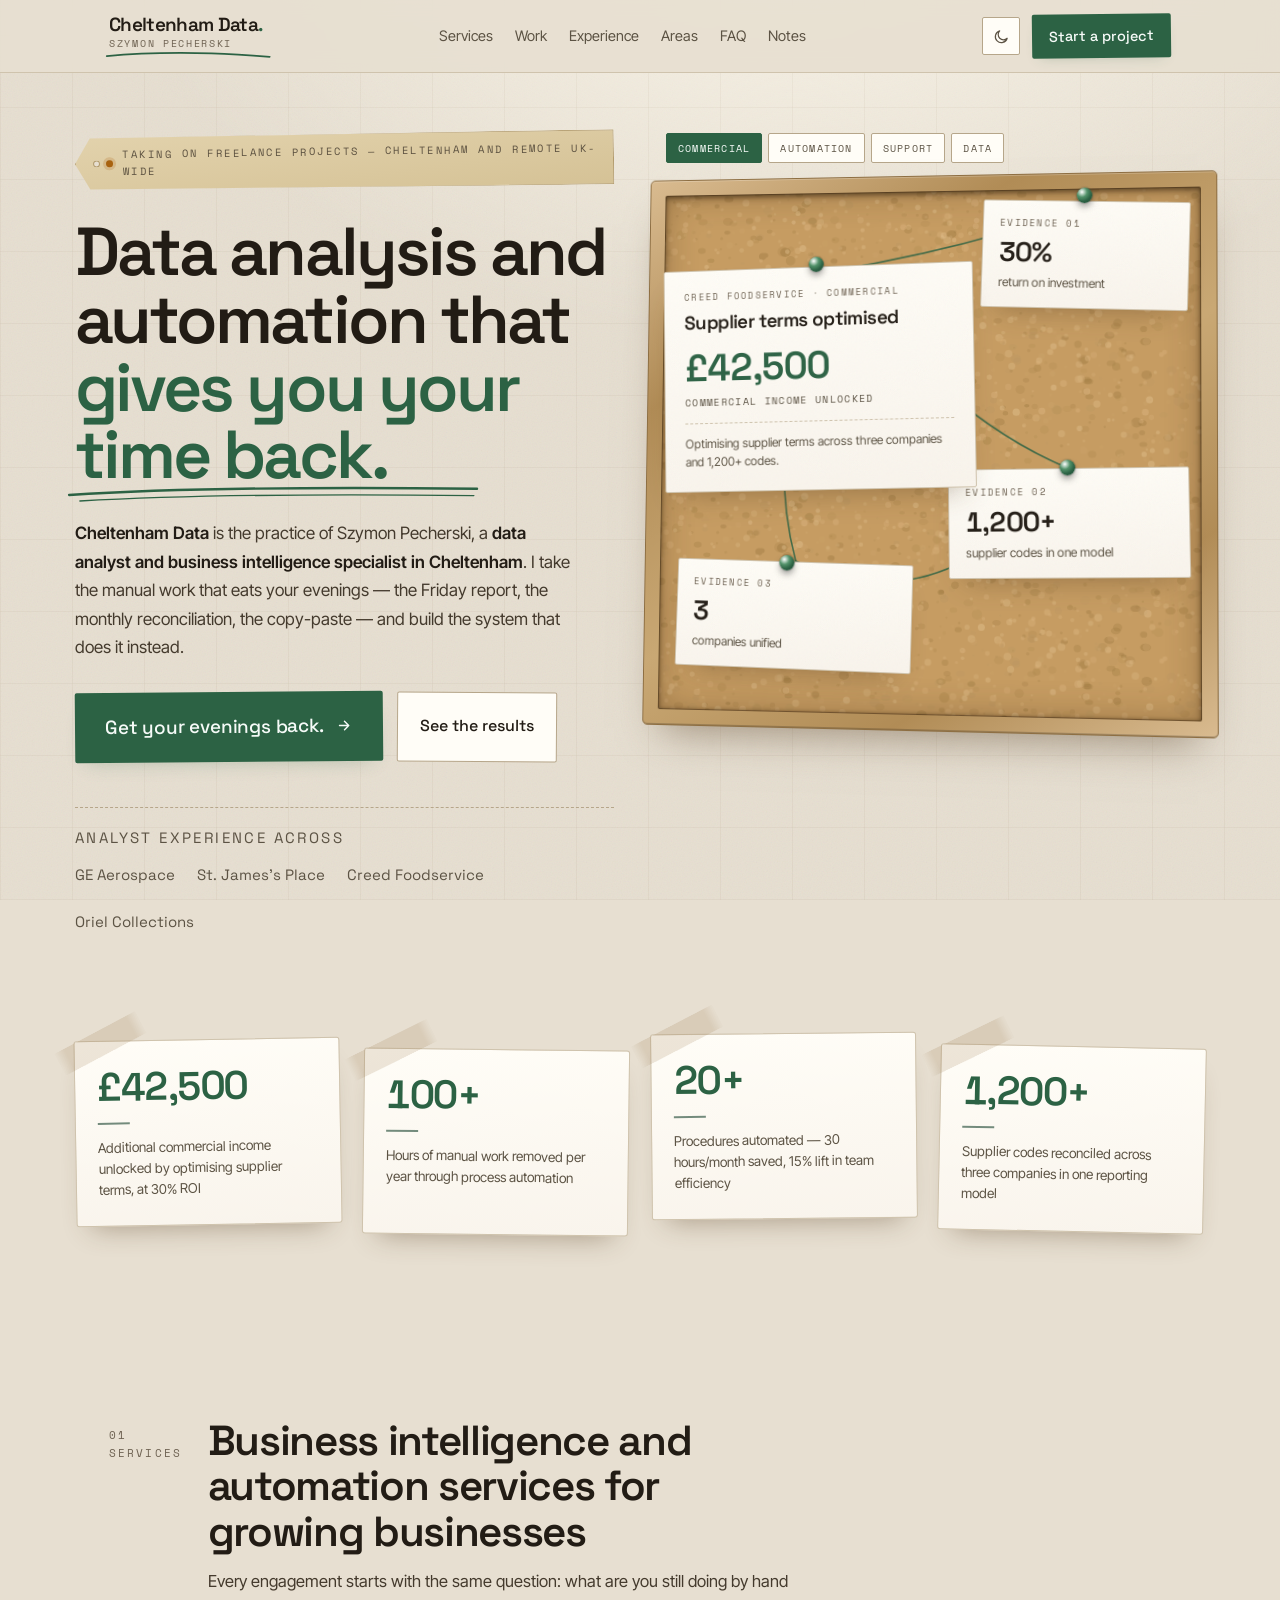
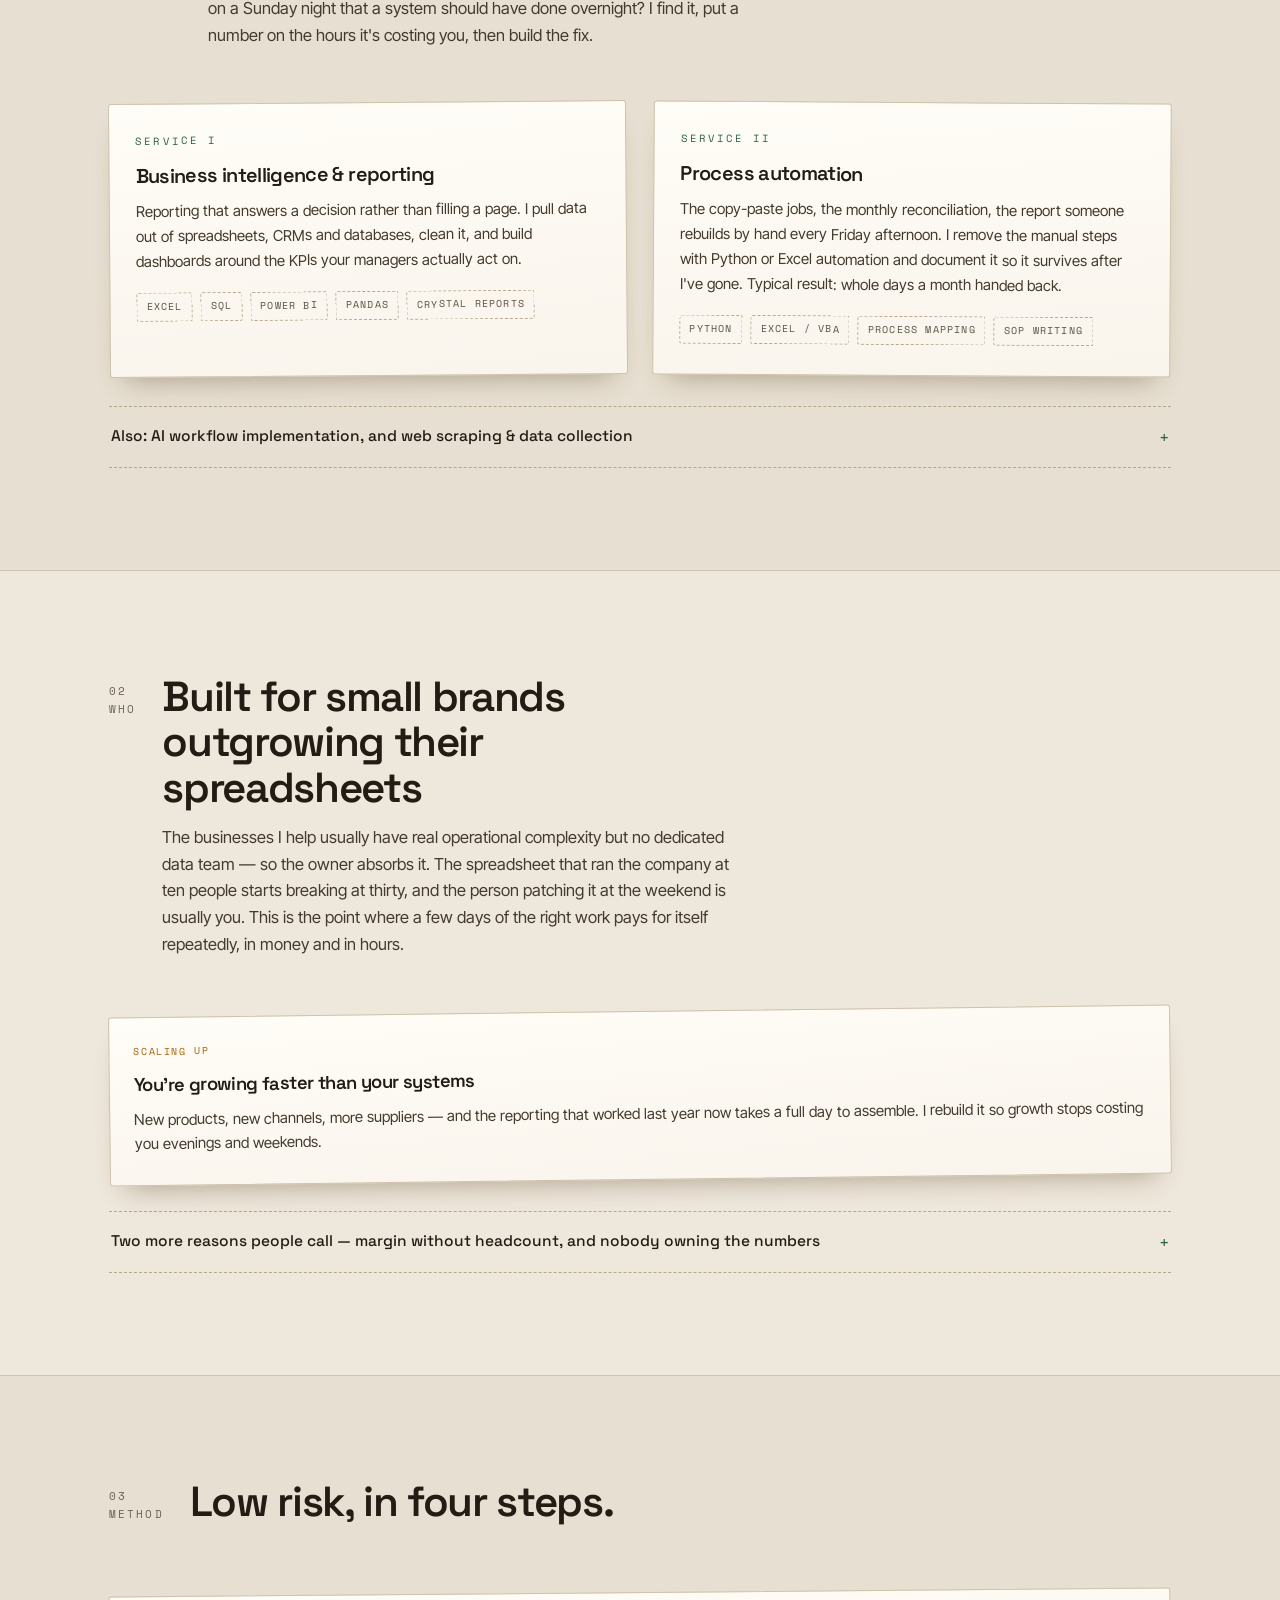
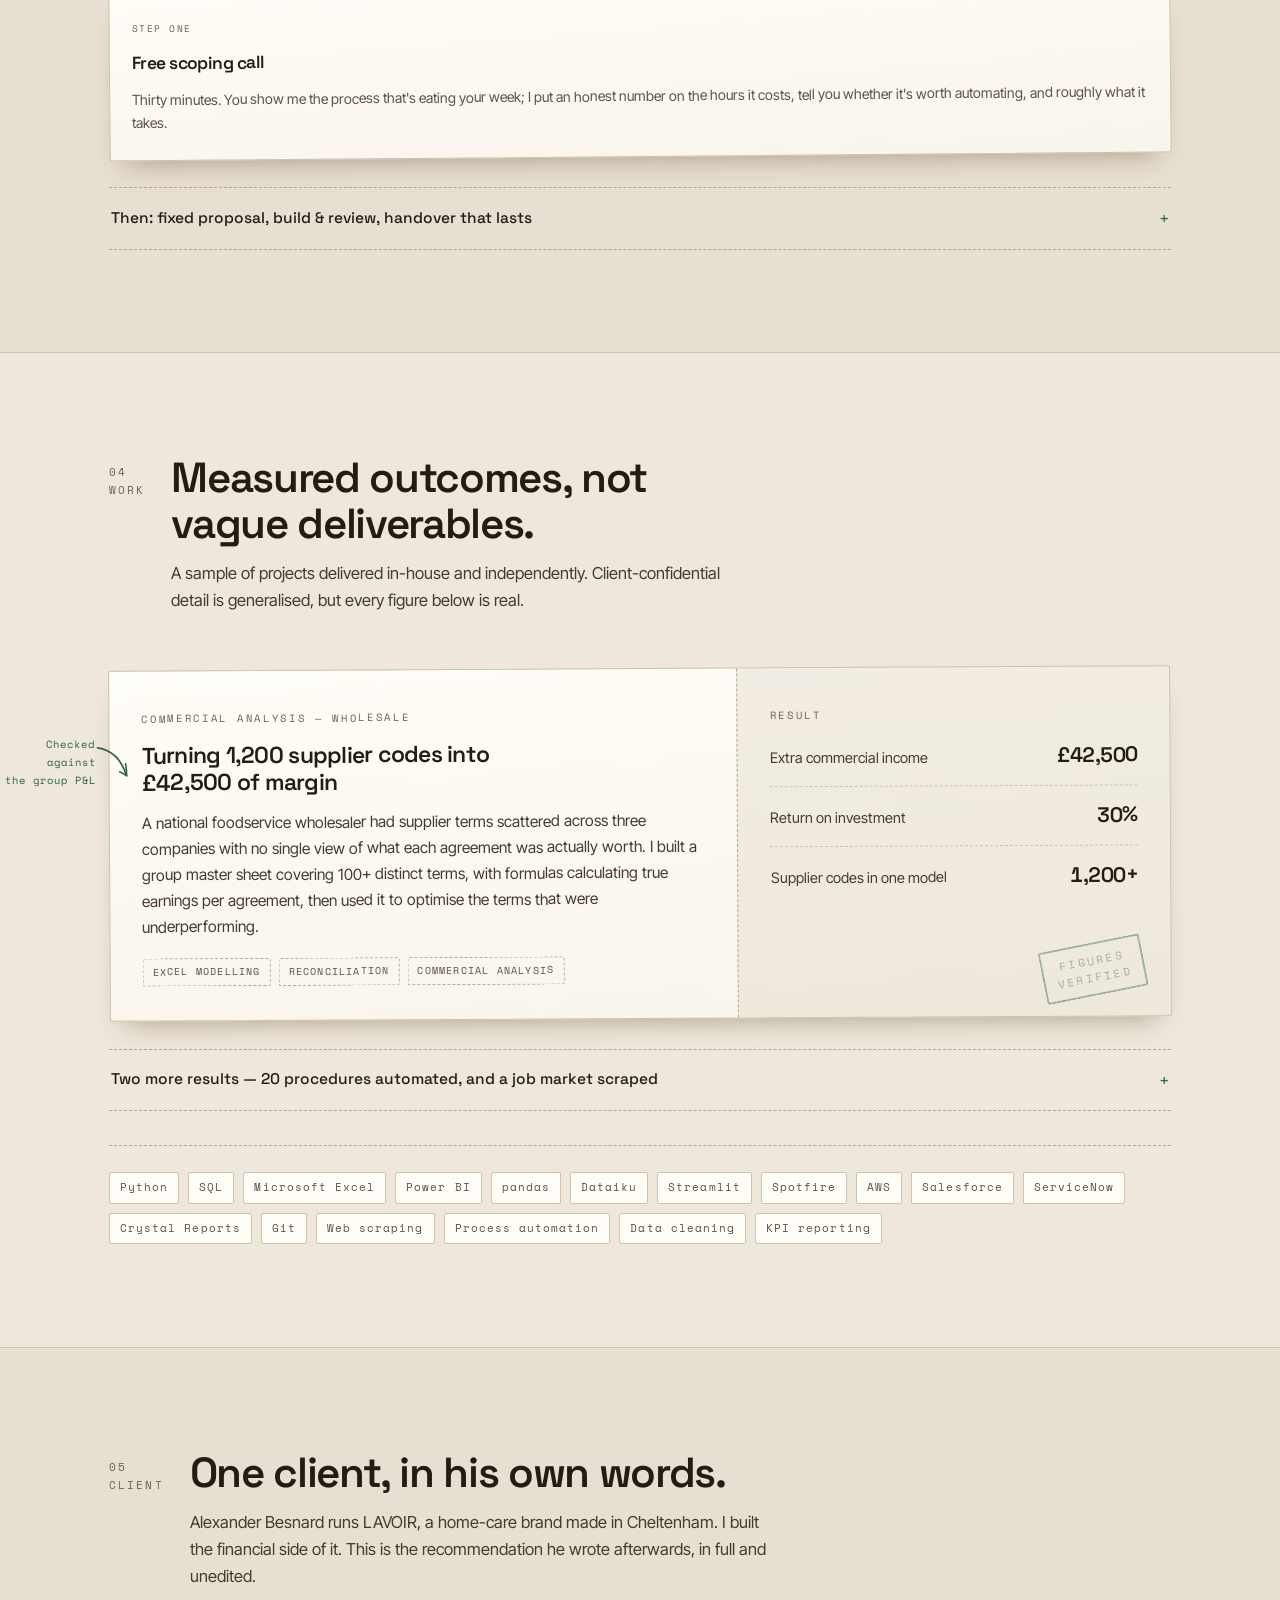
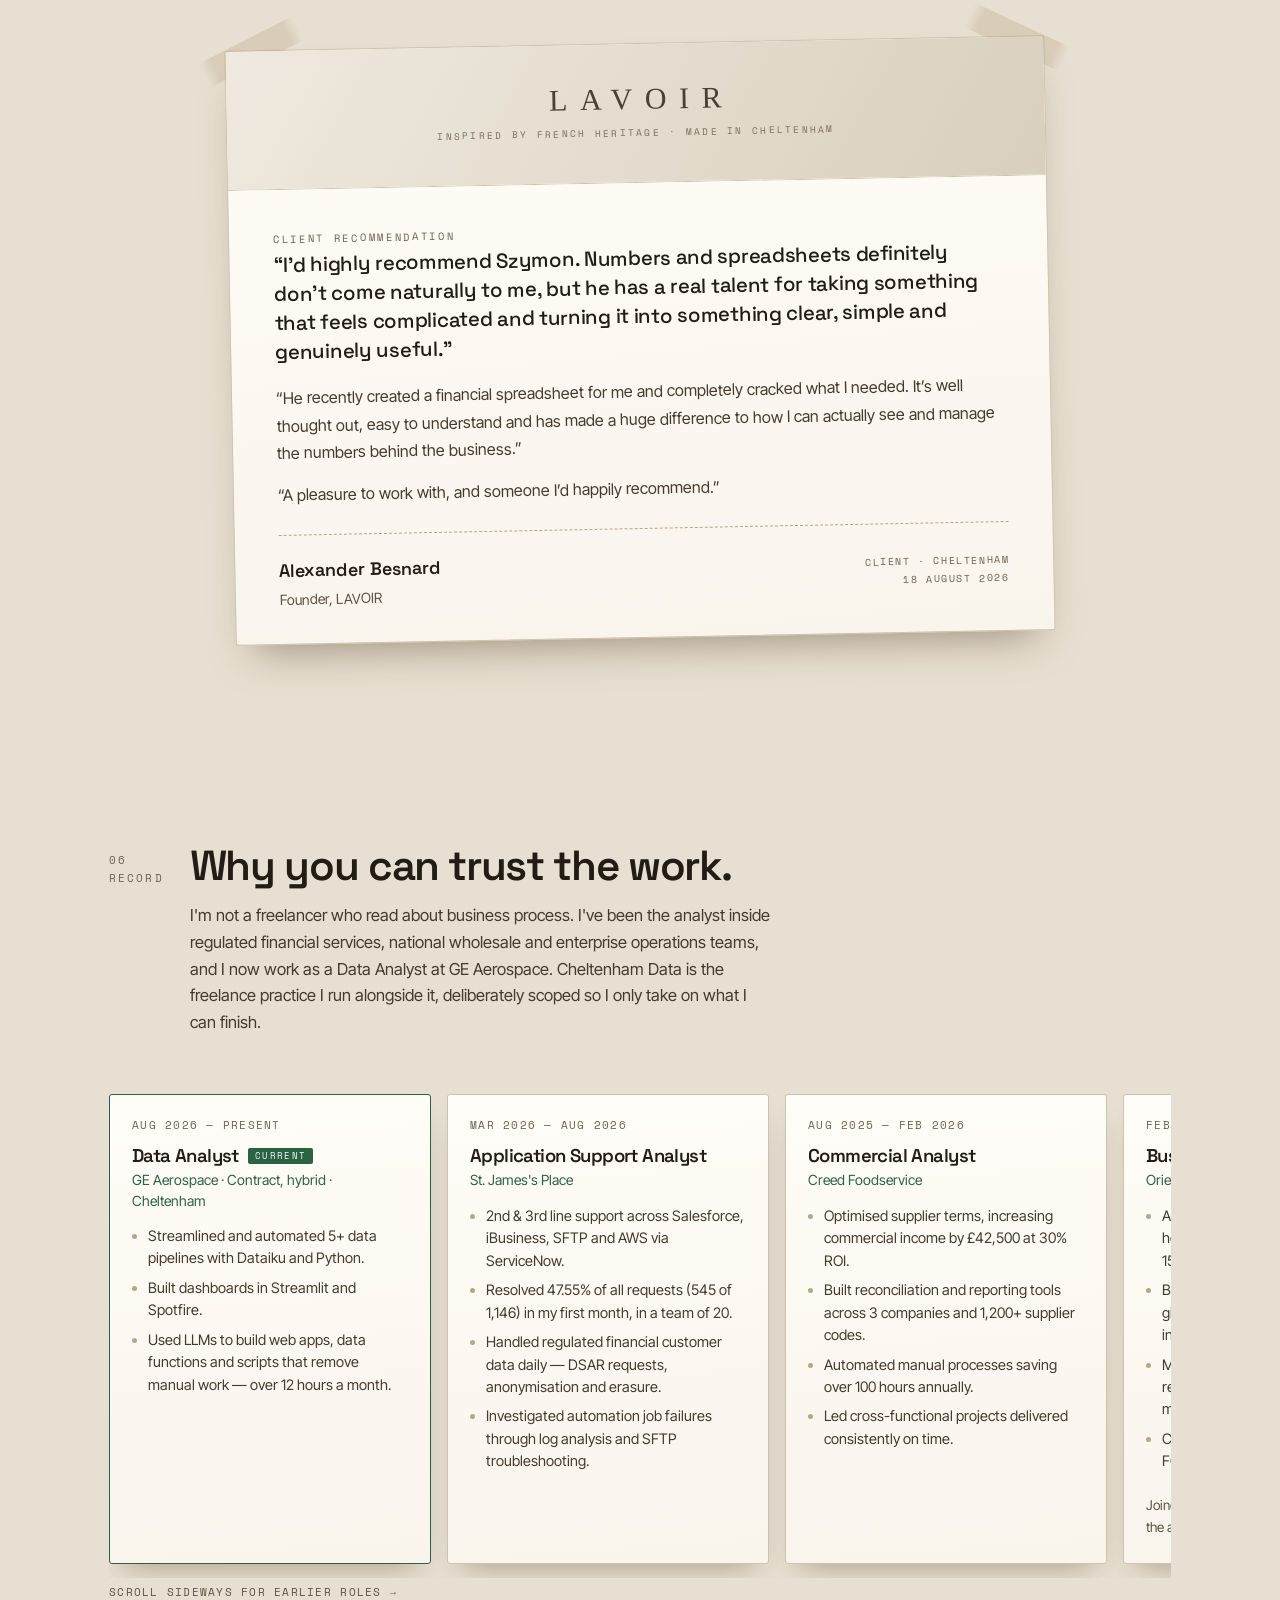
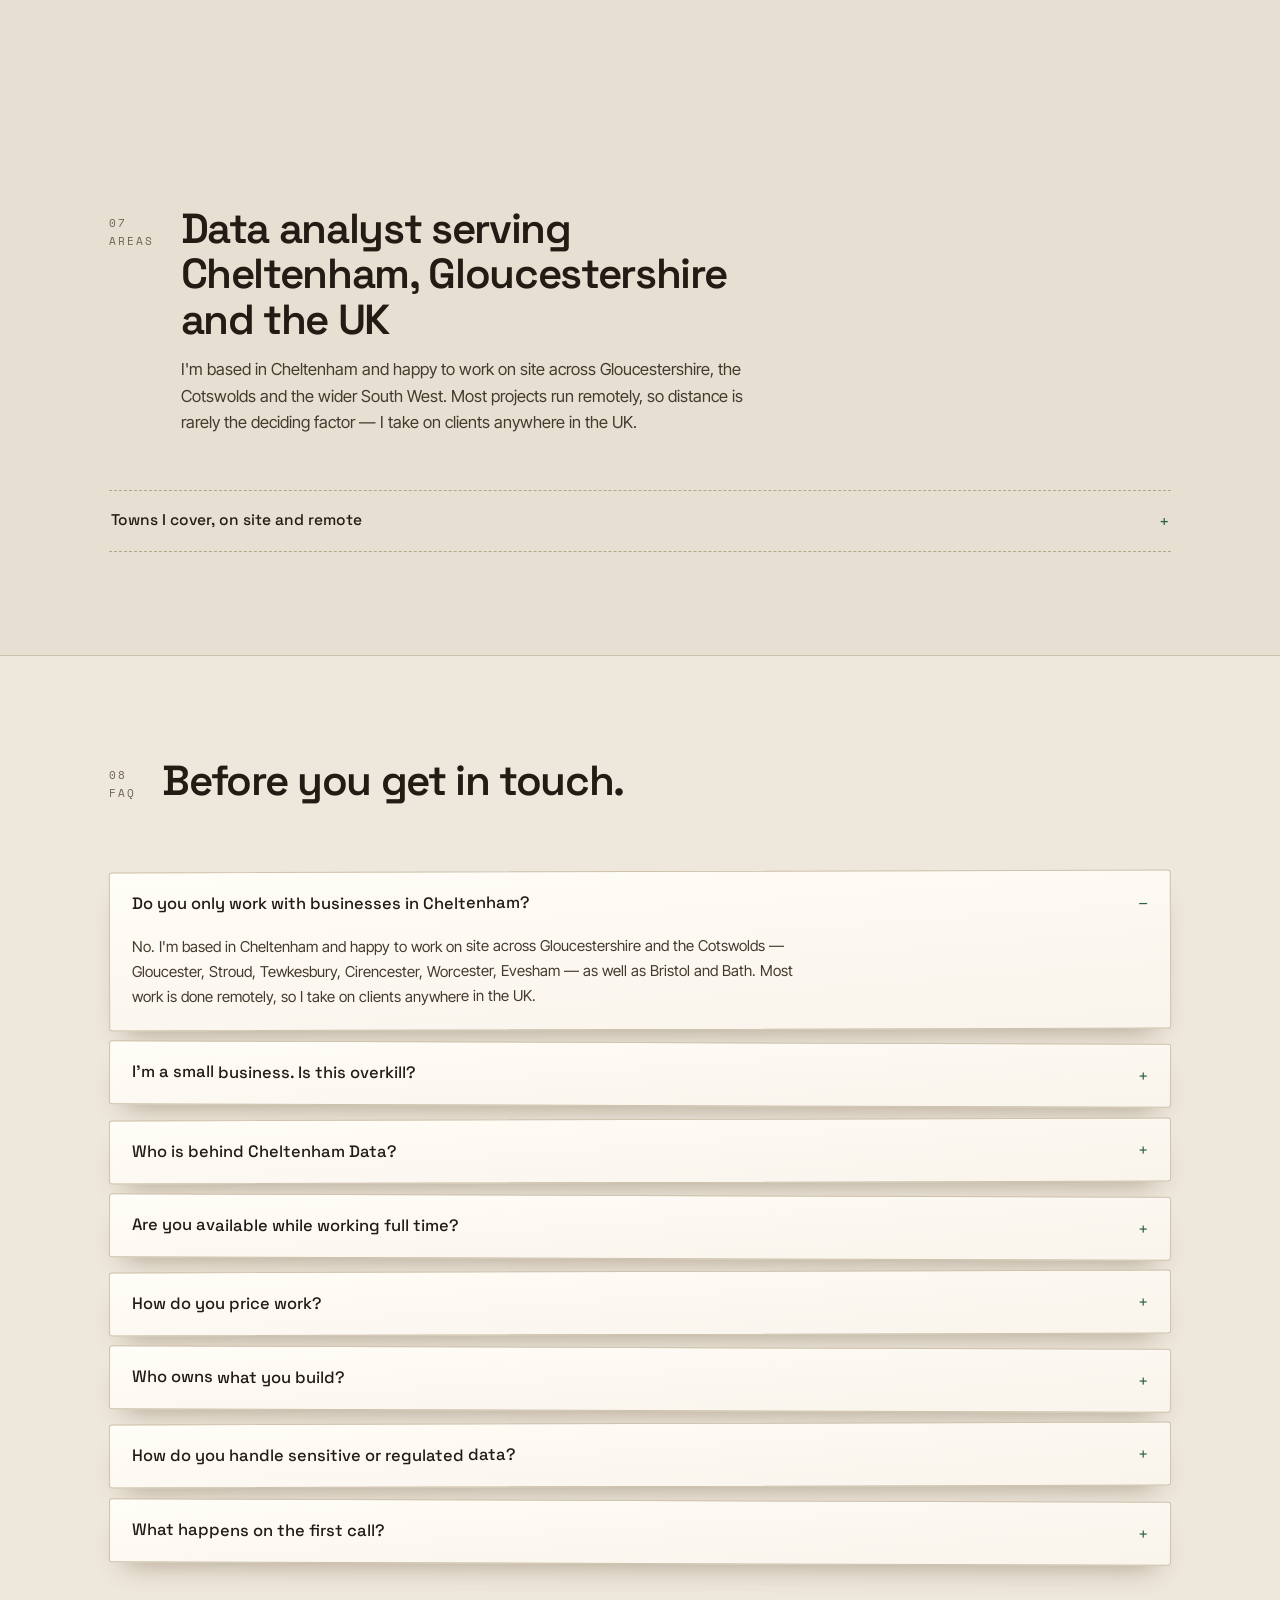
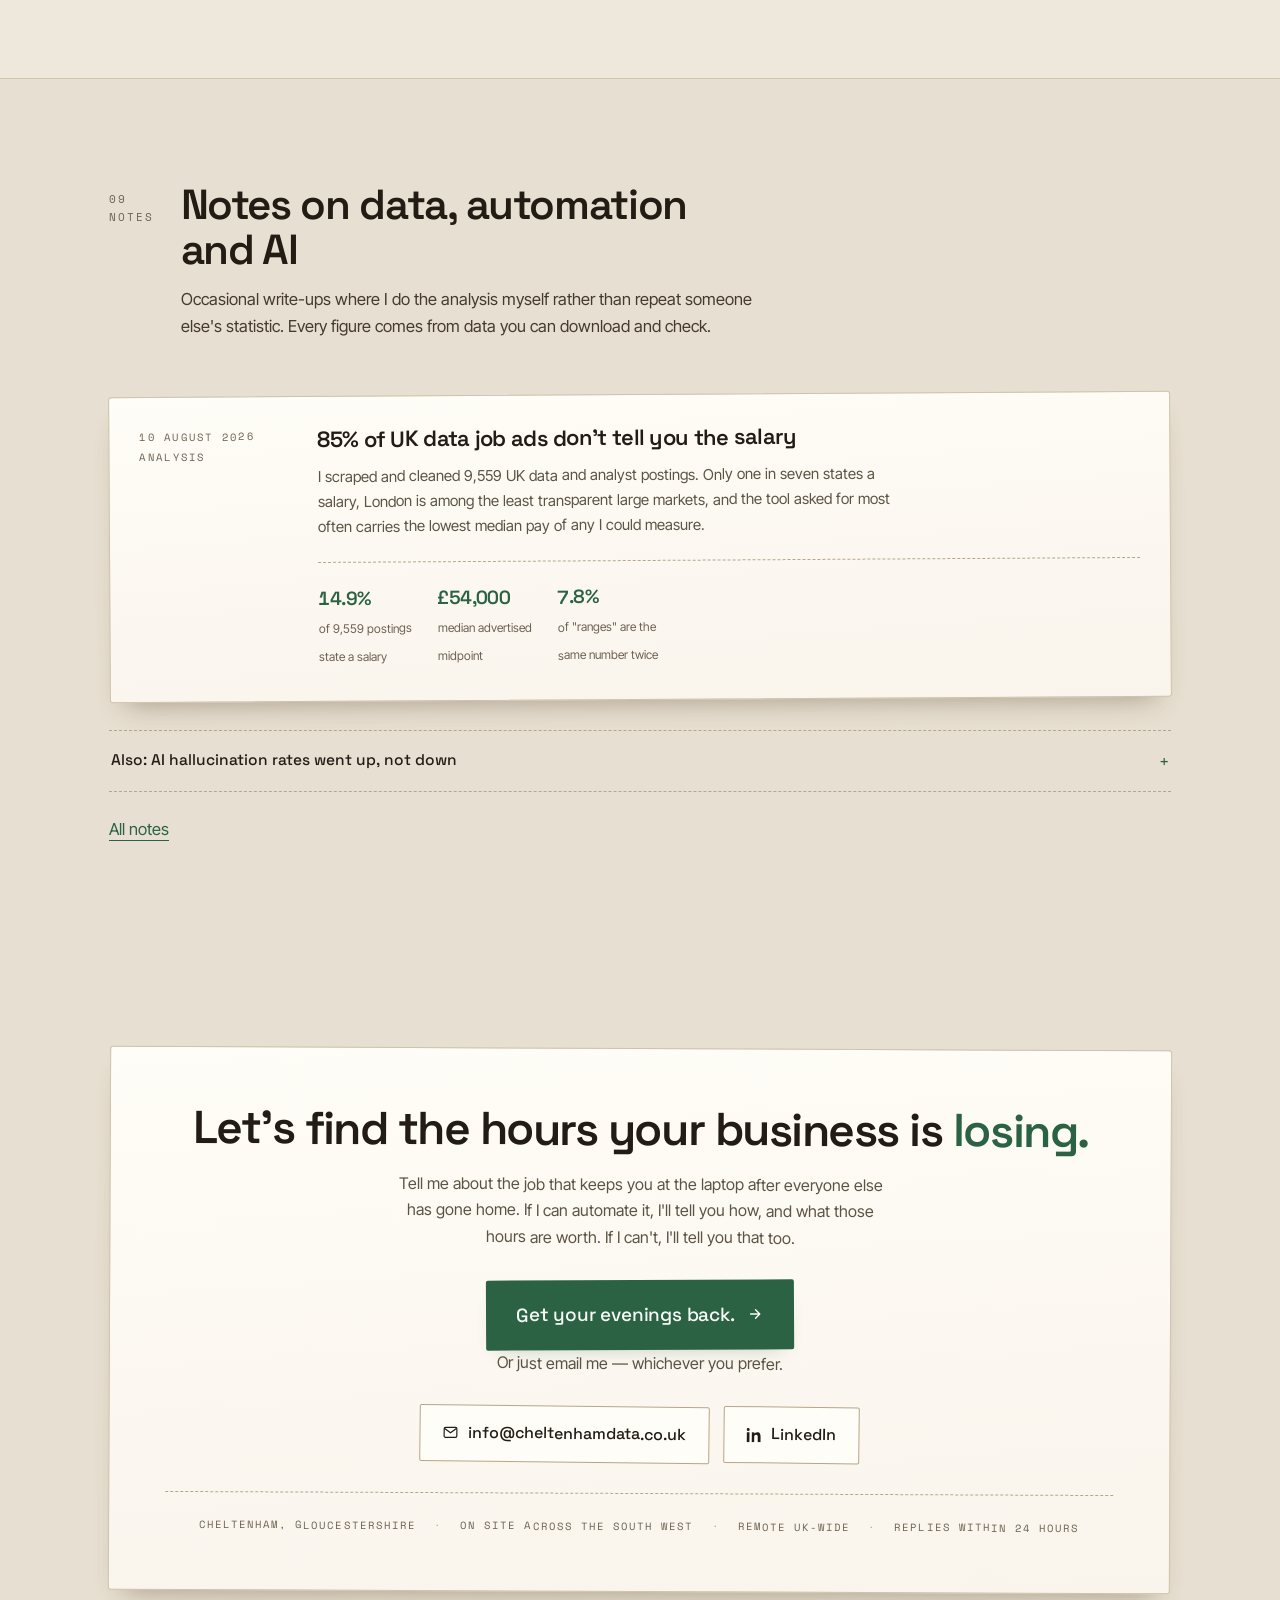
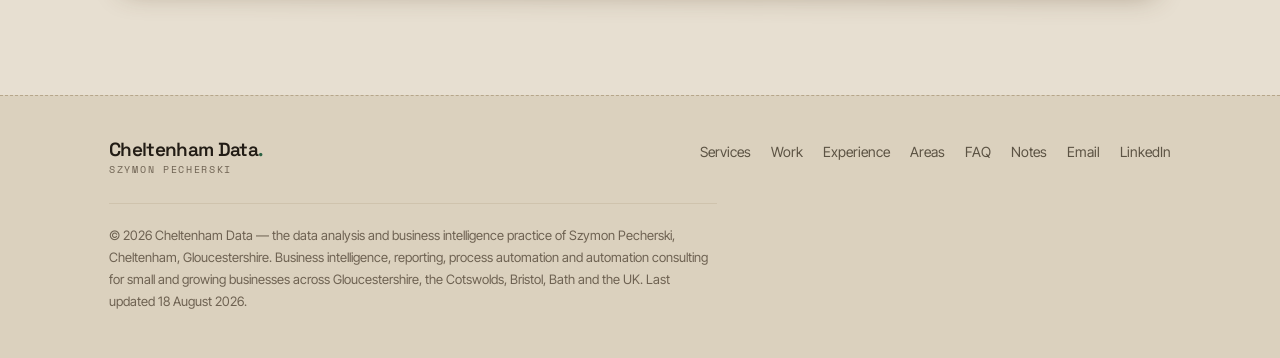
==== commit 640dc6f6: "Merge main, re-apply the counter fix, title alignment and testimonial framing main had moved 11 comm" ====
--- a/index.html
+++ b/index.html
@@ -5,7 +5,7 @@
 <meta name="viewport" content="width=device-width, initial-scale=1, viewport-fit=cover">
 
 <title>Cheltenham Data | Automation that gives you your time back</title>
-<meta name="description" content="Cheltenham Data — freelance data analyst &amp; BI specialist in Cheltenham. Dashboards, reporting and process automation for small brands across Gloucestershire.">
+<meta name="description" content="Cheltenham Data — freelance data analyst &amp; BI specialist in Cheltenham. Dashboards, reporting and automation that hand your evenings back.">
 <meta name="author" content="Szymon Pecherski">
 <meta name="theme-color" content="#e7dfd1" id="tc">
 <meta name="color-scheme" content="light dark">
@@ -22,7 +22,7 @@
 <meta property="og:type" content="website">
 <meta property="og:site_name" content="Cheltenham Data">
 <meta property="og:title" content="Cheltenham Data | Automation that gives you your time back">
-<meta property="og:description" content="Dashboards, reporting and process automation for growing small brands. £42,500 of commercial income unlocked. 100+ hours automated a year.">
+<meta property="og:description" content="You didn't start a business to rebuild the same report every Friday. Reporting and automation that hand those hours back — £42,500 unlocked.">
 <meta property="og:url" content="https://cheltenhamdata.co.uk/">
 <meta property="og:locale" content="en_GB">
 <meta property="og:image" content="https://cheltenhamdata.co.uk/og-image.png">
@@ -32,7 +32,7 @@
 <meta property="og:image:type" content="image/png">
 <meta name="twitter:card" content="summary_large_image">
 <meta name="twitter:title" content="Cheltenham Data | Automation that gives you your time back">
-<meta name="twitter:description" content="Dashboards, reporting and process automation for growing small brands across Gloucestershire and the UK.">
+<meta name="twitter:description" content="Dashboards, reporting and automation that hand your evenings back. For small brands across Gloucestershire and the UK.">
 <meta name="twitter:image" content="https://cheltenhamdata.co.uk/og-image.png">
 <meta name="twitter:image:alt" content="Cheltenham Data — data analysis and business intelligence, Cheltenham">
 
@@ -48,15 +48,14 @@
 <link rel="preload" href="/fonts/inter-tight-400.woff2" as="font" type="font/woff2" crossorigin>
 
 <!-- Theme, resolved before first paint so the page never flashes the wrong one.
-     No stored choice means follow the operating system. Visitors without
-     JavaScript get the same result from the prefers-color-scheme block in the
-     stylesheet. -->
+     Light is the default: the site is paper, and a first-time visitor should
+     see it that way whatever their operating system is set to. Dark is one
+     click away and remembered. Visitors without JavaScript get light too,
+     because the stylesheet's base palette is the light one. -->
 <script>
 (function(){
   var t; try{ t = localStorage.getItem('cd-theme'); }catch(e){}
-  if(t !== 'light' && t !== 'dark'){
-    t = window.matchMedia && window.matchMedia('(prefers-color-scheme: dark)').matches ? 'dark' : 'light';
-  }
+  if(t !== 'light' && t !== 'dark') t = 'light';
   document.documentElement.setAttribute('data-theme', t);
 })();
 </script>
@@ -70,12 +69,12 @@
       "@id": "https://cheltenhamdata.co.uk/#business",
       "name": "Cheltenham Data",
       "alternateName": ["Szymon Pecherski — Data & BI Consulting", "Szymon Pecherski Data Analyst Cheltenham"],
-      "description": "Cheltenham Data is the freelance data analysis and business intelligence practice of Szymon Pecherski, a data analyst based in Cheltenham. Business intelligence and reporting, process automation, AI workflow implementation and web data collection for small and growing businesses.",
+      "description": "Cheltenham Data is the freelance data analysis and business intelligence practice of Szymon Pecherski, a data analyst based in Cheltenham. Business intelligence and reporting, process automation, AI workflow implementation and web data collection for small and growing businesses — built to hand owners and their teams their hours back.",
       "url": "https://cheltenhamdata.co.uk/",
       "image": "https://cheltenhamdata.co.uk/og-image.png",
       "logo": "https://cheltenhamdata.co.uk/logo.png",
-      "slogan": "Data analysis and automation that pays for itself.",
-      "email": "szymonpecherski@gmail.com",
+      "slogan": "Data analysis and automation that gives you your time back.",
+      "email": "info@cheltenhamdata.co.uk",
       "priceRange": "££",
       "currenciesAccepted": "GBP",
       "knowsLanguage": "en-GB",
@@ -87,7 +86,7 @@
       "contactPoint": {
         "@type": "ContactPoint",
         "contactType": "sales",
-        "email": "szymonpecherski@gmail.com",
+        "email": "info@cheltenhamdata.co.uk",
         "areaServed": "GB",
         "availableLanguage": "English"
       },
@@ -155,7 +154,7 @@
       "name": "Szymon Pecherski",
       "jobTitle": "Data Analyst & Business Intelligence Specialist",
       "url": "https://cheltenhamdata.co.uk/",
-      "email": "szymonpecherski@gmail.com",
+      "email": "info@cheltenhamdata.co.uk",
       "homeLocation": { "@type": "Place", "name": "Cheltenham, Gloucestershire, UK" },
       "address": {
         "@type": "PostalAddress",
@@ -209,7 +208,7 @@
       "@id": "https://cheltenhamdata.co.uk/#webpage",
       "url": "https://cheltenhamdata.co.uk/",
       "name": "Cheltenham Data | Data Analyst & BI Specialist in Cheltenham",
-      "description": "Cheltenham Data is a freelance data analysis and business intelligence practice in Cheltenham. Dashboards, reporting and process automation for growing small brands across Gloucestershire and the UK.",
+      "description": "Cheltenham Data is a freelance data analysis and business intelligence practice in Cheltenham. Dashboards, reporting and process automation that hand your evenings back, for growing small brands across Gloucestershire and the UK.",
       "inLanguage": "en-GB",
       "isPartOf": { "@id": "https://cheltenhamdata.co.uk/#website" },
       "about": { "@id": "https://cheltenhamdata.co.uk/#business" },
@@ -224,7 +223,7 @@
         { "@type": "Question", "name": "Do you only work with businesses in Cheltenham?",
           "acceptedAnswer": { "@type": "Answer", "text": "No. I'm based in Cheltenham and happy to work on site across Gloucestershire and the Cotswolds — Gloucester, Stroud, Tewkesbury, Cirencester, Worcester, Evesham — as well as Bristol and Bath. Most work is done remotely, so I take on clients anywhere in the UK." } },
         { "@type": "Question", "name": "I'm a small business. Is this overkill?",
-          "acceptedAnswer": { "@type": "Answer", "text": "Usually the opposite. Small and growing businesses are where a few days of automation work pays back fastest, because nobody has had time to build proper systems yet. If you have people spending hours a week in spreadsheets, that is exactly the problem I solve." } },
+          "acceptedAnswer": { "@type": "Answer", "text": "Usually the opposite. Small and growing businesses are where a few days of automation work pays back fastest, because nobody has had time to build proper systems yet. If you or your team are spending hours a week in spreadsheets, that is exactly the problem I solve — those hours are not coming back on their own, and fixing it is cheaper than the headcount you would otherwise add." } },
         { "@type": "Question", "name": "Who is behind Cheltenham Data?",
           "acceptedAnswer": { "@type": "Answer", "text": "Cheltenham Data is the freelance practice of Szymon Pecherski, a data analyst in Cheltenham. It is a one-person practice, so the person you scope the work with is the person who builds it — there is no account manager and nothing is handed to a subcontractor." } },
         { "@type": "Question", "name": "Are you available while working full time?",
@@ -235,8 +234,6 @@
           "acceptedAnswer": { "@type": "Answer", "text": "You do. Code, dashboards, models and documentation are handed over in full at the end of the project, written to be maintained by your team. No lock-in and no dependency on me to keep it running." } },
         { "@type": "Question", "name": "How do you handle sensitive or regulated data?",
           "acceptedAnswer": { "@type": "Answer", "text": "I have handled regulated financial customer data daily, including DSAR requests, anonymisation and erasure, and contributed to FCA and Cyber Essentials audits. I work inside your existing controls, sign an NDA or DPA, and keep data in your environment." } },
-        { "@type": "Question", "name": "Do you use AI on client work?",
-          "acceptedAnswer": { "@type": "Answer", "text": "Yes, and I disclose exactly how. AI helps me write and refactor code, draft documentation and explore approaches faster. Client data does not go into public AI tools, nothing generated is handed over unreviewed, and every figure in a report traces back to a source you can audit." } },
         { "@type": "Question", "name": "What happens on the first call?",
           "acceptedAnswer": { "@type": "Answer", "text": "You walk me through the process that is costing you time or money. I ask questions, and by the end you will have an honest view of whether it is worth fixing, roughly what it would take, and whether I am the right person for it. Free, no obligation, about thirty minutes." } }
       ]
@@ -264,11 +261,10 @@
    THE BENCH — printed sheets on a desk, marked up in green pen.
 
    Two themes, and dark is not a variable swap: the materials have
-   to behave the other way round. The steel rule goes from dark
-   ticks bitten into bright metal to light ticks scored into dark
-   metal. Tape darkens the sheet beneath it on paper and lightens
-   it in the dark. The cork is one image either way, veiled darker
-   by a multiply layer at night. Shadows lengthen and cool.
+   to behave the other way round. Tape darkens the sheet beneath it
+   on paper and lightens it in the dark. The cork is one image either
+   way, veiled darker by a multiply layer at night. Shadows lengthen
+   and cool.
 
    Every colour is a token. The two palettes below are the whole
    theming layer — nothing else in the stylesheet hard-codes a
@@ -279,7 +275,7 @@
   --bg:#e7dfd1; --bg-2:#eee7db; --card:#f9f4ec; --card-2:#fffdf7; --deep:#dbd1be;
   --sunk:rgba(206,194,172,.26);
   --line:#cfc3ad; --line-2:#b6a68a;
-  --text:#221c15; --body:#443a2d; --muted:#6b6050; --faint:#8c8070;
+  --text:#221c15; --body:#443a2d; --muted:#5c5344; --faint:#6e6252;
 
   --tooth:.075; --grid:rgba(120,92,54,.05); --lamp:rgba(255,251,240,.75);
   --hdr:rgba(231,223,209,.9);
@@ -287,9 +283,6 @@
   --cork-1:#c69c62; --cork-veil:#ffffff;      /* white multiplies to nothing */
   --frame-1:#d9bb90; --frame-2:#b18c56; --frame-3:#c9a874; --frame-edge:#8d6e42;
 
-  --steel-1:#b3aea5; --steel-2:#eae7e1; --steel-3:#cbc6bd; --steel-4:#a29d94;
-  --steel-edge:#8f8a81; --steel-fade:rgba(234,231,225,.9); --spine-ink:#7a746b;
-  --tick:rgba(34,28,21,.5); --tick-2:rgba(34,28,21,.26);
 
   --tape:rgba(146,112,66,.17); --tape-edge:rgba(120,90,52,.13);
   --manila:#e2d2ac; --manila-2:#d5c296; --manila-edge:#b39c6d; --tag-ink:#5c5140;
@@ -306,7 +299,7 @@
   --sans:'Inter Tight',-apple-system,BlinkMacSystemFont,'Segoe UI',Roboto,Helvetica,Arial,sans-serif;
   --mono:'Space Mono',ui-monospace,SFMono-Regular,Menlo,monospace;
   --ease:cubic-bezier(.22,1,.36,1);
-  --maxw:1130px; --spine:52px; --travel:0px;
+  --maxw:1130px;
 }
 
 /* Dark, applied two ways on purpose: by attribute for the toggle, and by
@@ -316,7 +309,7 @@
   --bg:#15110d; --bg-2:#1a1611; --card:#221c15; --card-2:#2a2219; --deep:#100d09;
   --sunk:rgba(0,0,0,.22);
   --line:#332a20; --line-2:#4a3c2d;
-  --text:#f1e8db; --body:#c3b5a3; --muted:#9a8b78; --faint:#7c6d5d;
+  --text:#f1e8db; --body:#c3b5a3; --muted:#9a8b78; --faint:#8b7c6a;
 
   --tooth:.05; --grid:rgba(205,156,96,.045); --lamp:rgba(255,226,170,.06);
   --hdr:rgba(21,17,13,.9);
@@ -324,9 +317,6 @@
   --cork-1:#c69c62; --cork-veil:#6a5330;      /* multiplies the tile down */
   --frame-1:#6d5533; --frame-2:#4b3a22; --frame-3:#5d4930; --frame-edge:#2f2415;
 
-  --steel-1:#3b352d; --steel-2:#565048; --steel-3:#443e36; --steel-4:#2c2721;
-  --steel-edge:#211d18; --steel-fade:rgba(21,17,13,.92); --spine-ink:#8d8478;
-  --tick:rgba(241,232,219,.4); --tick-2:rgba(241,232,219,.18);
 
   --tape:rgba(255,240,214,.07); --tape-edge:rgba(255,240,214,.07);
   --manila:#5c4a2b; --manila-2:#4a3b21; --manila-edge:#7a643c; --tag-ink:#e0d2b4;
@@ -338,35 +328,6 @@
   --shadow-s:0 8px 16px -10px rgba(0,0,0,.6);
   --shadow-m:0 16px 30px -16px rgba(0,0,0,.66);
   --shadow-l:0 26px 46px -20px rgba(0,0,0,.72);
-}
-@media (prefers-color-scheme: dark){
-  :root:not([data-theme="light"]){
-    --bg:#15110d; --bg-2:#1a1611; --card:#221c15; --card-2:#2a2219; --deep:#100d09;
-    --sunk:rgba(0,0,0,.22);
-    --line:#332a20; --line-2:#4a3c2d;
-    --text:#f1e8db; --body:#c3b5a3; --muted:#9a8b78; --faint:#7c6d5d;
-
-    --tooth:.05; --grid:rgba(205,156,96,.045); --lamp:rgba(255,226,170,.06);
-    --hdr:rgba(21,17,13,.9);
-
-    --cork-1:#c69c62; --cork-veil:#6a5330;
-    --frame-1:#6d5533; --frame-2:#4b3a22; --frame-3:#5d4930; --frame-edge:#2f2415;
-
-    --steel-1:#3b352d; --steel-2:#565048; --steel-3:#443e36; --steel-4:#2c2721;
-    --steel-edge:#211d18; --steel-fade:rgba(21,17,13,.92); --spine-ink:#8d8478;
-    --tick:rgba(241,232,219,.4); --tick-2:rgba(241,232,219,.18);
-
-    --tape:rgba(255,240,214,.07); --tape-edge:rgba(255,240,214,.07);
-    --manila:#5c4a2b; --manila-2:#4a3b21; --manila-edge:#7a643c; --tag-ink:#e0d2b4;
-
-    --accent:#5fb182; --accent-2:#8ed4ab; --accent-d:#3d8b60; --on-accent:#0e1a13;
-    --accent-soft:rgba(95,177,130,.13); --accent-glow:rgba(95,177,130,.4);
-    --signal:#dda04a; --sig-halo:rgba(221,160,74,.22);
-
-    --shadow-s:0 8px 16px -10px rgba(0,0,0,.6);
-    --shadow-m:0 16px 30px -16px rgba(0,0,0,.66);
-    --shadow-l:0 26px 46px -20px rgba(0,0,0,.72);
-  }
 }
 
 *,*::before,*::after{box-sizing:border-box}
@@ -378,7 +339,7 @@
    stops the sticky header sticking; the header and mobile nav are siblings of
    main, so neither is affected. */
 main{overflow-x:clip}
-body{margin:0;padding-left:var(--spine);background:var(--bg);color:var(--body);font-family:var(--sans);
+body{margin:0;background:var(--bg);color:var(--body);font-family:var(--sans);
   font-size:16.5px;line-height:1.66;-webkit-font-smoothing:antialiased;overflow-x:hidden}
 img{max-width:100%;display:block}
 a{color:inherit;text-decoration:none}
@@ -390,7 +351,7 @@
   clip:rect(0 0 0 0);white-space:nowrap;border:0}
 .skip{position:absolute;left:-9999px;top:0;z-index:99;background:var(--accent);color:var(--on-accent);
   padding:12px 20px;font-family:var(--disp);font-weight:500}
-.skip:focus{left:var(--spine)}
+.skip:focus{left:0}
 .wrap{width:100%;max-width:var(--maxw);margin:0 auto;padding:0 34px;position:relative}
 .mark{font-family:var(--mono);font-size:10.5px;letter-spacing:.16em;text-transform:uppercase;color:var(--faint)}
 
@@ -404,29 +365,6 @@
     radial-gradient(980px 620px at 62% -10%,var(--lamp),transparent 70%)}
 .z{position:relative;z-index:1}
 
-/* ---------- the steel rule ---------- */
-.spine{position:fixed;left:0;top:0;bottom:0;width:var(--spine);z-index:60;
-  background:linear-gradient(90deg,var(--steel-1),var(--steel-2) 38%,var(--steel-3) 72%,var(--steel-4));
-  border-right:1px solid var(--steel-edge);box-shadow:2px 0 10px -3px rgba(0,0,0,.28)}
-.spine .scale{position:absolute;inset:0;background-position:0 var(--travel);
-  background-image:
-    repeating-linear-gradient(180deg,var(--tick) 0 1px,transparent 1px 60px),
-    repeating-linear-gradient(180deg,var(--tick-2) 0 1px,transparent 1px 12px);
-  background-size:17px 60px,9px 12px;background-repeat:repeat-y}
-.spine .scale::after{content:"";position:absolute;inset:0;
-  background:linear-gradient(180deg,var(--steel-fade) 0,transparent 80px,
-    transparent calc(100% - 80px),var(--steel-fade) 100%)}
-.cursor{position:absolute;left:0;right:0;top:50%;height:34px;transform:translateY(-50%);
-  border-top:1px solid var(--accent);border-bottom:1px solid var(--accent);
-  background:linear-gradient(90deg,var(--accent-soft),transparent);
-  display:grid;place-items:center}
-.cursor span{font-family:var(--mono);font-size:8.5px;letter-spacing:.06em;color:var(--accent-d);
-  transform:rotate(-90deg);white-space:nowrap}
-:root[data-theme="dark"] .cursor span{color:var(--accent-2)}
-@media (prefers-color-scheme: dark){:root:not([data-theme="light"]) .cursor span{color:var(--accent-2)}}
-.spine .brandmark{position:absolute;left:0;right:0;bottom:18px;margin:0 auto;height:150px;
-  text-align:center;font-family:var(--mono);font-size:8.5px;letter-spacing:.28em;color:var(--spine-ink);
-  writing-mode:vertical-rl;transform:rotate(180deg)}
 
 /* ---------- header ---------- */
 header{position:sticky;top:0;z-index:50;background:var(--hdr);backdrop-filter:blur(9px);
@@ -456,9 +394,7 @@
 .tgl:hover{color:var(--accent);border-color:var(--accent)}
 .tgl svg{display:none}
 :root[data-theme="dark"] .tgl .i-sun{display:block}
-:root[data-theme="light"] .tgl .i-moon{display:block}
-@media (prefers-color-scheme: dark){:root:not([data-theme="light"]) .tgl .i-sun{display:block}}
-@media (prefers-color-scheme: light){:root:not([data-theme="dark"]) .tgl .i-moon{display:block}}
+:root:not([data-theme="dark"]) .tgl .i-moon{display:block}
 
 .burger{display:none;width:38px;height:38px;flex:none;padding:0;cursor:pointer;
   background:var(--card-2);border:1px solid var(--line-2);border-radius:2px;place-items:center}
@@ -505,6 +441,7 @@
 .btn.solid{background:var(--accent);color:var(--on-accent);transform:rotate(-.5deg);
   box-shadow:0 10px 20px -12px var(--accent-glow)}
 .btn.solid:hover{transform:rotate(-.5deg) translateY(-2px)}
+.btn.big{font-size:19px;padding:19px 30px;gap:12px;letter-spacing:-.01em}
 .btn.line{border:1px solid var(--line-2);color:var(--text);transform:rotate(.4deg);background:var(--card-2)}
 .btn.line:hover{border-color:var(--accent);color:var(--accent);transform:rotate(.4deg) translateY(-2px)}
 .clients{margin-top:46px;padding-top:18px;border-top:1px dashed var(--line-2)}
@@ -614,7 +551,7 @@
 .sec-no{font-family:var(--mono);font-size:10.5px;letter-spacing:.2em;color:var(--faint);padding-top:9px;
   line-height:1.7}
 .sec-hd h2{font-size:clamp(27px,3.4vw,42px);line-height:1.08;margin-bottom:14px;max-width:21ch}
-.sec-hd .lede{margin:0;color:var(--muted);max-width:60ch;font-size:16px}
+.sec-hd .lede{margin:0;color:var(--body);max-width:58ch;font-size:16.5px;line-height:1.62}
 .chips{margin-top:18px;display:flex;gap:8px;flex-wrap:wrap}
 .chips span{font-family:var(--mono);font-size:10px;letter-spacing:.12em;text-transform:uppercase;
   color:var(--muted);border:1px dashed var(--line-2);border-radius:2px;padding:5px 9px}
@@ -634,7 +571,7 @@
 .svc-item p{font-size:15px;color:var(--body)}
 
 /* 02 who it's for */
-.who-grid{display:grid;grid-template-columns:repeat(3,1fr);gap:24px}
+.who-grid{display:grid;grid-template-columns:repeat(auto-fit,minmax(260px,1fr));gap:24px}
 .who-card{padding:26px 24px 28px}
 .who-card:nth-child(1){rotate:-.7deg}
 .who-card:nth-child(2){rotate:.4deg;translate:0 9px}
@@ -642,10 +579,10 @@
 .who-card .sig{font-family:var(--mono);font-size:10px;letter-spacing:.16em;text-transform:uppercase;
   color:var(--signal);display:block;margin-bottom:13px}
 .who-card h3{font-size:18.5px;line-height:1.24;margin-bottom:11px}
-.who-card p{font-size:14.5px;color:var(--muted)}
+.who-card p{font-size:15px;color:var(--body)}
 
 /* 03 process */
-.steps{display:grid;grid-template-columns:repeat(4,1fr);gap:20px;position:relative}
+.steps{display:grid;grid-template-columns:repeat(auto-fit,minmax(215px,1fr));gap:20px;position:relative}
 .step{padding:24px 22px 26px}
 .step:nth-child(odd){rotate:-.5deg}
 .step:nth-child(even){rotate:.6deg;translate:0 8px}
@@ -734,40 +671,40 @@
   .said .tape{width:74px}
 }
 
-/* 06 experience — a printed schedule, dates in the margin */
-.tl{border-top:1px dashed var(--line-2)}
-.tl-item{display:grid;grid-template-columns:158px 1fr;gap:26px;padding:24px 0;
-  border-bottom:1px dashed var(--line-2)}
-.tl-when{font-family:var(--mono);font-size:10.5px;letter-spacing:.12em;text-transform:uppercase;
-  color:var(--faint);padding-top:6px}
-.tl-role{font-family:var(--disp);font-weight:600;font-size:19px;color:var(--text);letter-spacing:-.03em;
-  display:flex;align-items:center;gap:10px;flex-wrap:wrap}
+/* 06 record — a rail, not a schedule.
+
+   Stacked, four roles were four screens of scrolling on a phone and the
+   older ones sat behind a disclosure nobody opened. Side by side they are
+   one screen and one gesture: swipe on touch, drag or arrow-key on desktop.
+   The container is focusable and labelled, because a scroll region that only
+   responds to a swipe is unreachable by keyboard. */
+/* a fixed track, not minmax(0,..): with min 0 the cards just shrink to fit
+   the row and nothing ever scrolls */
+.rail{display:grid;grid-auto-flow:column;grid-auto-columns:322px;gap:16px;
+  overflow-x:auto;overscroll-behavior-x:contain;scroll-snap-type:x mandatory;
+  padding:4px 4px 14px;scrollbar-color:var(--line-2) transparent}
+.rail::-webkit-scrollbar{height:8px}
+.rail::-webkit-scrollbar-thumb{background:var(--line-2);border-radius:4px}
+.rail::-webkit-scrollbar-track{background:transparent}
+.rail:focus-visible{outline:2px solid var(--accent);outline-offset:4px;border-radius:3px}
+.rcard{scroll-snap-align:start;display:flex;flex-direction:column;
+  background:linear-gradient(176deg,var(--card-2),var(--card));
+  border:1px solid var(--line);border-radius:3px;box-shadow:var(--shadow-m);
+  padding:22px 22px 24px}
+.rcard.now{border-color:var(--accent)}
+.rwhen{font-family:var(--mono);font-size:10.5px;letter-spacing:.12em;text-transform:uppercase;
+  color:var(--faint)}
+.rcard h3{font-size:18.5px;line-height:1.2;margin:11px 0 3px;display:flex;align-items:center;
+  gap:9px;flex-wrap:wrap}
 .tag-now{font-family:var(--mono);font-size:8.5px;letter-spacing:.16em;text-transform:uppercase;
   color:var(--on-accent);background:var(--accent);padding:3px 7px;border-radius:2px;font-weight:400}
-.tl-co{color:var(--accent);font-size:14.5px;margin-top:2px}
-.tl ul{margin:12px 0 0;padding-left:17px}
-.tl li{margin-bottom:6px;font-size:15px;color:var(--body)}
-.tl li::marker{color:var(--line-2)}
-.tl-foot{margin-top:22px;font-size:14.5px;color:var(--muted)}
-.tl-foot b{color:var(--text);font-weight:600}
-.notes-row{display:grid;grid-template-columns:repeat(3,1fr);gap:22px;margin-top:36px}
-.notes-row .sheet{padding:22px 22px 24px}
-.notes-row h3{font-size:15.5px;margin-bottom:9px}
-.notes-row p{font-size:14px;color:var(--muted)}
-
-/* 06 AI policy */
-.ai-box{padding:34px 34px 30px}
-.ai-cols{display:grid;grid-template-columns:1fr 1fr;gap:38px}
-.ai-h{font-family:var(--mono);font-size:10.5px;letter-spacing:.18em;text-transform:uppercase;
-  color:var(--accent);margin-bottom:18px}
-.ai-l{list-style:none;margin:0;padding:0}
-.ai-l li{display:grid;grid-template-columns:auto 1fr;gap:13px;margin-bottom:15px;font-size:14.5px;
-  color:var(--muted);line-height:1.6}
-.ai-l b{color:var(--text);font-weight:600}
-.mk{font-family:var(--mono);font-size:10px;color:var(--accent);padding-top:4px}
-.mk.no{color:var(--signal)}
-.ai-foot{margin-top:26px;padding-top:22px;border-top:1px dashed var(--line-2);font-size:14px;
-  color:var(--muted);max-width:80ch}
+.rco{color:var(--accent);font-size:14px;line-height:1.45}
+.rcard ul{margin:14px 0 0;padding-left:16px}
+.rcard li{margin-bottom:7px;font-size:14.5px;line-height:1.55;color:var(--body)}
+.rcard li::marker{color:var(--line-2)}
+.rnote{margin-top:auto;padding-top:14px;font-size:13.5px;color:var(--muted)}
+.rail-hint{margin-top:6px;font-family:var(--mono);font-size:10.5px;letter-spacing:.12em;
+  text-transform:uppercase;color:var(--muted)}
 
 /* 07 areas */
 .areas{display:grid;grid-template-columns:1fr 1fr;gap:38px}
@@ -787,6 +724,21 @@
 .faq summary::after{content:"+";font-family:var(--mono);font-size:17px;color:var(--accent);flex:none}
 .faq details[open] summary::after{content:"–"}
 .faq .ans{padding:0 22px 20px;font-size:15px;color:var(--body);max-width:82ch}
+
+/* disclosure: detail a first-time visitor doesn't need yet.
+   Same +/- affordance as the FAQ so the page only teaches it once.
+   Anything inside a closed <details> never intersects, so nothing in a
+   fold carries .rv — it would open at opacity 0. */
+.fold{border-top:1px dashed var(--line-2);border-bottom:1px dashed var(--line-2);margin-top:30px}
+/* straight after the timeline it continues the same ruled list, so it must
+   not draw a second line on top of the one the last row already drew */
+.fold summary{cursor:pointer;padding:16px 2px;font-family:var(--disp);font-weight:500;font-size:15.5px;
+  color:var(--text);list-style:none;display:flex;justify-content:space-between;align-items:center;gap:18px}
+.fold summary::-webkit-details-marker{display:none}
+.fold summary::after{content:"+";font-family:var(--mono);font-size:17px;color:var(--accent);flex:none}
+.fold[open] summary::after{content:"\2013"}
+.fold summary:hover{color:var(--accent)}
+.fold-body{padding-bottom:30px}
 
 /* 09 notes */
 .note-card{display:grid;grid-template-columns:150px 1fr;gap:28px;padding:30px 30px 32px;
@@ -806,6 +758,7 @@
 
 /* contact */
 .contact .sheet{padding:clamp(34px,5vw,56px);text-align:center;rotate:.25deg}
+.cor{margin:18px 0 14px;font-size:14px;color:var(--muted)}
 .contact h2{font-size:clamp(28px,4vw,46px);line-height:1.08;margin-bottom:16px}
 .contact h2 em{font-style:normal;color:var(--accent)}
 .contact p{color:var(--muted);max-width:56ch;margin:0 auto;font-size:16px}
@@ -830,9 +783,6 @@
 .rv.in{opacity:1;transform:none}
 
 @media (max-width:1080px){
-  body{padding-left:0}
-  .spine{display:none}
-  .skip:focus{left:0}
   .hero{grid-template-columns:1fr;gap:56px;padding-top:40px}
   /* The board goes full-width here, and at that size the rotateY projection
      throws its near edge past the gutter and scrolls the page sideways. The
@@ -842,9 +792,8 @@
   .cork{inset:-24px -12px -16px -12px}
   .cork::before,.cork::after{inset:10px}
   .cards{grid-template-columns:1fr 1fr}
-  .svc,.areas,.ai-cols{grid-template-columns:1fr}
-  .ai-cols{gap:30px}
-  .who-grid,.steps,.notes-row{grid-template-columns:1fr 1fr}
+  .svc,.areas{grid-template-columns:1fr}
+  .who-grid,.steps{grid-template-columns:1fr 1fr}
   .case{grid-template-columns:1fr}
   .case-r{border-left:0;border-top:1px dashed var(--line-2)}
   .margin-note{position:static;width:auto;text-align:left;margin:0 32px 18px;padding-top:20px}
@@ -856,7 +805,6 @@
   .wrap,.mnav{padding-left:20px;padding-right:20px}
   .hd{height:64px}
   .mnav{top:64px}
-  .tl-item{grid-template-columns:1fr;gap:8px}
   .row{flex-wrap:wrap;row-gap:2px}
   .row b{flex:1 1 100%}
   .row u{margin-left:auto}
@@ -881,7 +829,9 @@
   /* tilts on the independent property: transform is spoken for above */
   .slip.main{rotate:-.7deg} .slip.s1{rotate:.6deg}
   .slip.s2{rotate:-.5deg} .slip.s3{rotate:.7deg}
-  .cards,.who-grid,.steps,.notes-row{grid-template-columns:1fr}
+  .who-grid,.steps{grid-template-columns:1fr}
+  /* the figure tiles repeat the board above, so they get two columns here */
+  .cards{grid-template-columns:1fr 1fr;gap:12px}
   /* one column: the stagger that reads as a stack on desktop just looks
      like misalignment down a phone */
   .tcard:nth-child(n),.who-card:nth-child(n),.step:nth-child(n){translate:none}
@@ -889,6 +839,44 @@
   .sec-hd{grid-template-columns:1fr;gap:10px}
   .sec-no{padding-top:0}
 }
+/* Phone density. The layout above already reflows; this is purely about the
+   vertical budget. At 390px the page ran to eighteen screens, and most of it
+   was air: section padding alone was ~1,400px of it. */
+@media (max-width:640px){
+  section{padding:42px 0}
+  .hero{gap:34px;padding-top:26px}
+  .sec-hd{margin-bottom:26px}
+  /* .sheet carries no padding of its own — each component supplies it, so
+     tighten them individually rather than blanket-padding the wrapper (that
+     double-pads the FAQ, whose summary owns its spacing). */
+  .svc-item{padding:22px 20px 24px}
+  .who-card{padding:20px 18px 22px}
+  .step{padding:19px 18px 21px}
+  .case-l,.case-r{padding:20px 18px 22px}
+  .note-card{padding:22px 20px 24px}
+  .note-figs{display:none}          /* the headline and standfirst carry it */
+  .said .body{padding:24px 22px 22px}
+  .said .body p:first-of-type{font-size:18px}
+  .said .sig{margin-top:20px;padding-top:16px}
+  .contact .sheet{padding:28px 22px}
+  .faq summary{padding:14px 18px;font-size:15.5px}
+  .faq .ans{padding:0 18px 17px}
+  /* bleed the rail through the wrap's gutter so the next card always peeks
+     in at the right edge — that peek is the only affordance telling someone
+     there is more to swipe to */
+  .rail{grid-auto-columns:82vw;gap:12px;
+    margin-left:-20px;margin-right:-20px;padding-left:20px;padding-right:20px;
+    scroll-padding-left:20px}
+  .rcard{padding:20px 18px 22px}
+  .strap{font-size:16.5px;margin-top:22px}
+  .fold summary{padding:14px 2px;font-size:15px}
+  /* the primary action gets the full width of the phone rather than sharing
+     a row with the secondary one */
+  .btn.big{width:100%;justify-content:center;font-size:17.5px;padding:17px 22px}
+  .fold-body{padding-bottom:22px}
+  .stack{gap:7px}
+}
+
 @media (prefers-reduced-motion:reduce){
   html{scroll-behavior:auto}
   *{animation:none!important;transition-duration:.001ms!important}
@@ -900,11 +888,6 @@
 
 <a class="skip" href="#main">Skip to content</a>
 
-<div class="spine" aria-hidden="true">
-  <div class="scale"></div>
-  <div class="cursor"><span id="read">0000 mm</span></div>
-  <div class="brandmark">CHELTENHAM DATA</div>
-</div>
 
 <header class="z">
   <div class="wrap hd">
@@ -917,7 +900,6 @@
       <a href="#services">Services</a>
       <a href="#work">Work</a>
       <a href="#experience">Experience</a>
-      <a href="#ai">AI policy</a>
       <a href="#areas">Areas</a>
       <a href="#faq">FAQ</a>
       <a href="#notes">Notes</a>
@@ -938,7 +920,6 @@
   <a href="#services">Services</a>
   <a href="#work">Work</a>
   <a href="#experience">Experience</a>
-  <a href="#ai">AI policy</a>
   <a href="#areas">Areas</a>
   <a href="#faq">FAQ</a>
   <a href="#notes">Notes</a>
@@ -958,7 +939,7 @@
       <i></i><span>Taking on freelance projects — Cheltenham and remote UK-wide</span>
     </span>
 
-    <h1>Data analysis and automation that <em>pays for itself.
+    <h1>Data analysis and automation that <em>gives you your time back.
       <svg class="ink" viewBox="0 0 420 20" preserveAspectRatio="none" aria-hidden="true">
         <path d="M6 12C96 4 232 3 414 8" stroke-width="2.4" vector-effect="non-scaling-stroke" pathLength="1000"/>
         <path d="M14 18C104 11 244 10 408 15" stroke-width="1.4" vector-effect="non-scaling-stroke" pathLength="1000"/>
@@ -966,13 +947,13 @@
     </h1>
 
     <p class="strap"><b>Cheltenham Data</b> is the practice of Szymon Pecherski, a <b>data analyst and
-    business intelligence specialist in Cheltenham</b>. I help small and growing UK businesses replace
-    manual, error-prone processes with automated systems, clean data and reporting people actually
-    use — the same work I've done inside regulated financial services, national wholesale and aerospace.</p>
+    business intelligence specialist in Cheltenham</b>. I take the manual work that eats your evenings —
+    the Friday report, the monthly reconciliation, the copy-paste — and build the system that does it
+    instead.</p>
 
     <div class="cta">
-      <a class="btn solid" href="#contact">Book a free scoping call
-        <svg width="15" height="15" viewBox="0 0 24 24" fill="none" stroke="currentColor" stroke-width="2" stroke-linecap="round" stroke-linejoin="round" aria-hidden="true"><path d="M5 12h13M12 6l6 6-6 6"/></svg></a>
+      <a class="btn solid big" href="https://calendly.com/cheltenhamdata-info/30min" target="_blank" rel="noopener">Get your evenings back.
+        <svg width="17" height="17" viewBox="0 0 24 24" fill="none" stroke="currentColor" stroke-width="2" stroke-linecap="round" stroke-linejoin="round" aria-hidden="true"><path d="M5 12h13M12 6l6 6-6 6"/></svg></a>
       <a class="btn line" href="#work">See the results</a>
     </div>
 
@@ -1093,7 +1074,7 @@
       <div class="sec-no">01<br>SERVICES</div>
       <div>
         <h2>Business intelligence and automation services for growing businesses</h2>
-        <p class="lede">Every engagement starts with the same question: where is your team spending hours on something a system should be doing? I find it, put a number on it, then build the fix.</p>
+        <p class="lede">Every engagement starts with the same question: what are you still doing by hand on a Sunday night that a system should have done overnight? I find it, put a number on the hours it's costing you, then build the fix.</p>
       </div>
     </div>
 
@@ -1101,31 +1082,39 @@
       <article class="sheet svc-item rv">
         <span class="num">Service i</span>
         <h3>Business intelligence &amp; reporting</h3>
-        <p>Reporting that answers a decision rather than filling a page. I pull data out of spreadsheets, CRMs and databases, clean it, and build dashboards around the KPIs your managers actually act on. At Oriel I built SQL and Crystal Reports reporting that gave managers 20% more accurate insight into their teams.</p>
+        <p>Reporting that answers a decision rather than filling a page. I pull data out of spreadsheets, CRMs and databases, clean it, and build dashboards around the KPIs your managers actually act on.</p>
         <div class="chips"><span>Excel</span><span>SQL</span><span>Power BI</span><span>pandas</span><span>Crystal Reports</span></div>
       </article>
 
       <article class="sheet svc-item rv">
         <span class="num">Service ii</span>
         <h3>Process automation</h3>
-        <p>The copy-paste jobs, the monthly reconciliation, the report someone rebuilds by hand every Friday. I map the process, remove the manual steps with Python or Excel automation, and document it so it survives after I've gone. Typical result: whole days back every month.</p>
+        <p>The copy-paste jobs, the monthly reconciliation, the report someone rebuilds by hand every Friday afternoon. I remove the manual steps with Python or Excel automation and document it so it survives after I've gone. Typical result: whole days a month handed back.</p>
         <div class="chips"><span>Python</span><span>Excel / VBA</span><span>Process mapping</span><span>SOP writing</span></div>
       </article>
 
-      <article class="sheet svc-item rv">
+    </div>
+
+    <details class="fold">
+      <summary>Also: AI workflow implementation, and web scraping &amp; data collection</summary>
+      <div class="fold-body">
+        <div class="svc">
+      <article class="sheet svc-item">
         <span class="num">Service iii</span>
         <h3>AI workflow implementation</h3>
-        <p>Practical AI, not hype. I identify where a language model genuinely saves time — drafting, triage, classification, summarising documents — build it into your existing workflow, and set the guardrails and human review steps around it. If AI is the wrong tool for a job, I'll tell you so.</p>
+        <p>Practical AI, not hype. I find where a language model genuinely saves time — drafting, triage, classification, summarising — then build it into your workflow with guardrails and human review. If AI is the wrong tool, I'll tell you so.</p>
         <div class="chips"><span>Workflow design</span><span>Prompt systems</span><span>Human-in-the-loop</span><span>Data governance</span></div>
       </article>
 
-      <article class="sheet svc-item rv">
+      <article class="sheet svc-item">
         <span class="num">Service iv</span>
         <h3>Web scraping &amp; data collection</h3>
-        <p>When the data you need lives on the web rather than in your systems, I build collectors to gather it — competitor pricing, market listings, supplier catalogues — then clean and structure it into something analysable. Built and delivered ethically, respecting site terms and rate limits.</p>
+        <p>When the data you need lives on the web rather than in your systems, I build collectors to gather it — competitor pricing, market listings, supplier catalogues — then clean and structure it. Ethically built, respecting site terms and rate limits.</p>
         <div class="chips"><span>Python</span><span>BeautifulSoup</span><span>Data cleaning</span><span>Scheduled jobs</span></div>
       </article>
-    </div>
+        </div>
+      </div>
+    </details>
   </div>
 </section>
 
@@ -1136,26 +1125,34 @@
       <div class="sec-no">02<br>WHO</div>
       <div>
         <h2>Built for small brands outgrowing their spreadsheets</h2>
-        <p class="lede">The businesses I help usually have real operational complexity but no dedicated data team. The spreadsheet that ran the company at ten people starts breaking at thirty — this is the point where a few days of the right work pays for itself repeatedly.</p>
+        <p class="lede">The businesses I help usually have real operational complexity but no dedicated data team — so the owner absorbs it. The spreadsheet that ran the company at ten people starts breaking at thirty, and the person patching it at the weekend is usually you. This is the point where a few days of the right work pays for itself repeatedly, in money and in hours.</p>
       </div>
     </div>
     <div class="who-grid">
       <div class="sheet who-card rv">
         <span class="sig">Scaling up</span>
         <h3>You're growing faster than your systems</h3>
-        <p>New products, new channels, more suppliers — and the reporting that worked last year now takes a full day to assemble. I rebuild it so growth stops adding admin.</p>
-      </div>
-      <div class="sheet who-card rv">
+        <p>New products, new channels, more suppliers — and the reporting that worked last year now takes a full day to assemble. I rebuild it so growth stops costing you evenings and weekends.</p>
+      </div>
+    </div>
+
+    <details class="fold">
+      <summary>Two more reasons people call — margin without headcount, and nobody owning the numbers</summary>
+      <div class="fold-body">
+        <div class="who-grid">
+      <div class="sheet who-card">
         <span class="sig">Cost pressure</span>
         <h3>You need margin without adding headcount</h3>
-        <p>Optimising supplier terms unlocked £42,500 at one wholesaler. Automation removed 100+ hours a year at another. Both were cheaper than hiring.</p>
-      </div>
-      <div class="sheet who-card rv">
+        <p>Optimising supplier terms unlocked £42,500 at one wholesaler. Automation removed 100+ hours a year at another — hours that went back to the team rather than into overtime. Both were cheaper than hiring.</p>
+      </div>
+      <div class="sheet who-card">
         <span class="sig">No data team</span>
         <h3>Nobody owns the numbers</h3>
         <p>Everyone reports differently, nobody trusts the totals, and decisions get made on gut feel. I build one source of truth your team can maintain themselves.</p>
       </div>
-    </div>
+        </div>
+      </div>
+    </details>
   </div>
 </section>
 
@@ -1167,11 +1164,19 @@
       <div><h2>Low risk, in four steps.</h2></div>
     </div>
     <div class="steps">
-      <div class="sheet step rv"><b>Step one</b><h3>Free scoping call</h3><p>Thirty minutes. You show me the process that's costing you time; I tell you honestly whether it's worth automating and roughly what it takes.</p></div>
-      <div class="sheet step rv"><b>Step two</b><h3>Fixed proposal</h3><p>A written scope with a fixed price, a deadline and a defined outcome. No hourly drift, no surprise invoices.</p></div>
-      <div class="sheet step rv"><b>Step three</b><h3>Build &amp; review</h3><p>I build in short cycles and show you working output early, so course-corrections happen in week one rather than at handover.</p></div>
-      <div class="sheet step rv"><b>Step four</b><h3>Handover that lasts</h3><p>Documentation and SOPs written in plain English, plus a walkthrough for your team. You own everything I build.</p></div>
-    </div>
+      <div class="sheet step rv"><b>Step one</b><h3>Free scoping call</h3><p>Thirty minutes. You show me the process that's eating your week; I put an honest number on the hours it costs, tell you whether it's worth automating, and roughly what it takes.</p></div>
+    </div>
+
+    <details class="fold">
+      <summary>Then: fixed proposal, build &amp; review, handover that lasts</summary>
+      <div class="fold-body">
+        <div class="steps">
+      <div class="sheet step"><b>Step two</b><h3>Fixed proposal</h3><p>A written scope with a fixed price, a deadline and a defined outcome. No hourly drift, no surprise invoices.</p></div>
+      <div class="sheet step"><b>Step three</b><h3>Build &amp; review</h3><p>I build in short cycles and show you working output early, so course-corrections happen in week one rather than at handover.</p></div>
+      <div class="sheet step"><b>Step four</b><h3>Handover that lasts</h3><p>Documentation and SOPs written in plain English, plus a walkthrough for your team. You own everything I build.</p></div>
+        </div>
+      </div>
+    </details>
   </div>
 </section>
 
@@ -1209,7 +1214,11 @@
       <div class="stamp"><span>Figures<br>verified</span></div>
     </article>
 
-    <article class="sheet case rv">
+    <details class="fold">
+      <summary>Two more results — 20 procedures automated, and a job market scraped</summary>
+      <div class="fold-body">
+
+    <article class="sheet case">
       <div class="case-l">
         <span class="mark">Automation — operations</span>
         <h3>Twenty manual procedures automated out of existence</h3>
@@ -1224,7 +1233,7 @@
       </div>
     </article>
 
-    <article class="sheet case rv">
+    <article class="sheet case">
       <div class="case-l">
         <span class="mark">Data collection — market research</span>
         <h3>Scraping a job market to find where demand really sits</h3>
@@ -1240,10 +1249,14 @@
     </article>
 
     <div class="rv">
+      </div>
+    </details>
+
       <h2 class="sr">Tools and technologies</h2>
       <div class="stack">
         <span>Python</span><span>SQL</span><span>Microsoft Excel</span><span>Power BI</span><span>pandas</span>
-        <span>AWS</span><span>Salesforce</span><span>ServiceNow</span><span>Crystal Reports</span>
+        <span>Dataiku</span><span>Streamlit</span><span>Spotfire</span><span>AWS</span><span>Salesforce</span>
+        <span>ServiceNow</span><span>Crystal Reports</span><span>Git</span>
         <span>Web scraping</span><span>Process automation</span><span>Data cleaning</span><span>KPI reporting</span>
       </div>
     </div>
@@ -1281,10 +1294,7 @@
           <p>&ldquo;He recently created a financial spreadsheet for me and completely cracked what I
             needed. It&rsquo;s well thought out, easy to understand and has made a huge difference to
             how I can actually see and manage the numbers behind the business.&rdquo;</p>
-          <p>&ldquo;Szymon is also incredibly friendly, approachable and clearly very good at what he
-            does. It&rsquo;s great to see a young local entrepreneur building something for himself and
-            just getting on with it. A pleasure to work with, and someone I&rsquo;d happily
-            recommend.&rdquo;</p>
+          <p>&ldquo;A pleasure to work with, and someone I&rsquo;d happily recommend.&rdquo;</p>
         </blockquote>
         <div class="sig">
           <div><b>Alexander Besnard</b><i>Founder, LAVOIR</i></div>
@@ -1306,104 +1316,69 @@
       </div>
     </div>
 
-    <div class="tl">
-      <div class="tl-item rv">
-        <div class="tl-when">Aug 2026 — present</div>
-        <div>
-          <div class="tl-role">Data Analyst<span class="tag-now">Current</span></div>
-          <div class="tl-co">GE Aerospace</div>
-          <ul><li>In the data function at one of the world's largest aerospace manufacturers.</li></ul>
-        </div>
-      </div>
-
-      <div class="tl-item rv">
-        <div class="tl-when">Mar 2026 — Aug 2026</div>
-        <div>
-          <div class="tl-role">Application Support Analyst</div>
-          <div class="tl-co">St. James's Place</div>
-          <ul>
-            <li>2nd &amp; 3rd line support across Salesforce, iBusiness, SFTP and AWS via ServiceNow.</li>
-            <li>Resolved 47.55% of all requests (545 of 1,146) in my first month, in a team of 20.</li>
-            <li>Handled regulated financial customer data daily — DSAR requests, anonymisation and data erasure.</li>
-            <li>Investigated automation job failures through log analysis and SFTP/data-transfer troubleshooting.</li>
-          </ul>
-        </div>
-      </div>
-
-      <div class="tl-item rv">
-        <div class="tl-when">Aug 2025 — Feb 2026</div>
-        <div>
-          <div class="tl-role">Commercial Analyst</div>
-          <div class="tl-co">Creed Foodservice</div>
-          <ul>
-            <li>Optimised supplier terms, increasing commercial income by £42,500 at 30% ROI.</li>
-            <li>Built reconciliation and reporting tools across 3 companies and 1,200+ supplier codes.</li>
-            <li>Automated manual processes saving over 100 hours annually.</li>
-            <li>Led cross-functional projects delivered consistently on time.</li>
-          </ul>
-        </div>
-      </div>
-
-      <div class="tl-item rv">
-        <div class="tl-when">Feb 2024 — Aug 2025</div>
-        <div>
-          <div class="tl-role">Business Analyst</div>
-          <div class="tl-co">Oriel Collections</div>
-          <ul>
-            <li>Automated 20+ procedures, cutting 30 hours/month of manual work and lifting team efficiency 15%.</li>
-            <li>Built SQL and Crystal Reports reporting giving managers 20% more accurate team insight.</li>
-            <li>Managed and contributed to 50+ projects; assessed requirements, risk and rollback for 10+ major changes.</li>
-            <li>Concluded around 25% of all audits for FCA and Cyber Essentials compliance.</li>
-            <li>Awarded Employee of the Month for operational support and performance.</li>
-          </ul>
-        </div>
-      </div>
-    </div>
-
-    <p class="tl-foot rv"><b>Before that:</b> joined Oriel Collections in Aug 2023 as a Negotiator and was promoted into the Business Analyst role within six months.</p>
-
-    <div class="notes-row">
-      <div class="sheet rv"><h3>Continuous training</h3><p>DataCamp — Python for Data Analysis track (Introduction, Intermediate, Data Manipulation &amp; Joining with pandas), Communicating Data Insights.</p></div>
-      <div class="sheet rv"><h3>Cloud &amp; infrastructure</h3><p>AWS Concepts; AWS Cloud Technology &amp; Services Concepts (2026). Hands-on AWS support experience at St. James's Place.</p></div>
-      <div class="sheet rv"><h3>Working with people</h3><p>LinkedIn Learning — Delivering Support Across Languages, De-Escalating Conversations. Comfortable with technical and non-technical stakeholders.</p></div>
-    </div>
-  </div>
-</section>
-
-<!-- ===================== AI POLICY ===================== -->
-<section class="band" id="ai">
-  <div class="wrap">
-    <div class="sec-hd rv">
-      <div class="sec-no">07<br>AI POLICY</div>
-      <div>
-        <h2>Yes, I use AI. Here's exactly how.</h2>
-        <p class="lede">You deserve to know this up front rather than discover it later. AI is a tool I use to work faster — never a substitute for the analysis, the judgement or the accountability you're paying for. Every deliverable is reviewed, tested and understood by me before it reaches you, and I can explain any line of it.</p>
-      </div>
-    </div>
-
-    <div class="sheet ai-box rv">
-      <div class="ai-cols">
-        <div>
-          <div class="ai-h">Where AI helps</div>
-          <ul class="ai-l">
-            <li><span class="mk">01</span><span><b>Writing and refactoring code.</b> Scripts I then read, test and validate against real data before anything ships.</span></li>
-            <li><span class="mk">02</span><span><b>Drafting documentation and SOPs.</b> First drafts I rewrite for your context, terminology and audience.</span></li>
-            <li><span class="mk">03</span><span><b>Exploring approaches faster.</b> Pressure-testing options so you get a better solution in less time.</span></li>
-            <li><span class="mk">04</span><span><b>Building AI into your workflows.</b> When that is the actual deliverable you've asked for.</span></li>
-          </ul>
-        </div>
-        <div>
-          <div class="ai-h">Where it doesn't</div>
-          <ul class="ai-l">
-            <li><span class="mk no">—</span><span><b>Your data doesn't go into public AI tools.</b> Client data stays in your environment unless you explicitly agree otherwise in writing.</span></li>
-            <li><span class="mk no">—</span><span><b>No unreviewed output.</b> Nothing generated is handed over without me verifying it against source data.</span></li>
-            <li><span class="mk no">—</span><span><b>No AI-invented numbers.</b> Every figure in a report traces back to a source you can audit.</span></li>
-            <li><span class="mk no">—</span><span><b>The accountability is mine.</b> If something is wrong, that's on me to find and fix — not on a model.</span></li>
-          </ul>
-        </div>
-      </div>
-      <p class="ai-foot">Working in regulated financial services taught me to treat data handling seriously — DSARs, anonymisation, erasure, FCA and Cyber Essentials audits. The same standard applies to how I use AI on your work. If you have an AI policy of your own, send it over and I'll work inside it.</p>
-    </div>
+    <div class="rail rv" tabindex="0" role="region" aria-label="Career history, scroll sideways for earlier roles">
+
+      <article class="rcard now">
+        <div class="rwhen">Aug 2026 — present</div>
+        <h3>Data Analyst<span class="tag-now">Current</span></h3>
+        <div class="rco">GE Aerospace &middot; Contract, hybrid &middot; Cheltenham</div>
+        <ul>
+          <li>Streamlined and automated 5+ data pipelines with Dataiku and Python.</li>
+          <li>Built dashboards in Streamlit and Spotfire.</li>
+          <li>Used LLMs to build web apps, data functions and scripts that remove manual work — over 12 hours a month.</li>
+        </ul>
+      </article>
+
+      <article class="rcard">
+        <div class="rwhen">Mar 2026 — Aug 2026</div>
+        <h3>Application Support Analyst</h3>
+        <div class="rco">St. James's Place</div>
+        <ul>
+          <li>2nd &amp; 3rd line support across Salesforce, iBusiness, SFTP and AWS via ServiceNow.</li>
+          <li>Resolved 47.55% of all requests (545 of 1,146) in my first month, in a team of 20.</li>
+          <li>Handled regulated financial customer data daily — DSAR requests, anonymisation and erasure.</li>
+          <li>Investigated automation job failures through log analysis and SFTP troubleshooting.</li>
+        </ul>
+      </article>
+
+      <article class="rcard">
+        <div class="rwhen">Aug 2025 — Feb 2026</div>
+        <h3>Commercial Analyst</h3>
+        <div class="rco">Creed Foodservice</div>
+        <ul>
+          <li>Optimised supplier terms, increasing commercial income by £42,500 at 30% ROI.</li>
+          <li>Built reconciliation and reporting tools across 3 companies and 1,200+ supplier codes.</li>
+          <li>Automated manual processes saving over 100 hours annually.</li>
+          <li>Led cross-functional projects delivered consistently on time.</li>
+        </ul>
+      </article>
+
+      <article class="rcard">
+        <div class="rwhen">Feb 2024 — Aug 2025</div>
+        <h3>Business Analyst</h3>
+        <div class="rco">Oriel Collections</div>
+        <ul>
+          <li>Automated 20+ procedures, cutting 30 hours/month and lifting team efficiency 15%.</li>
+          <li>Built SQL and Crystal Reports reporting giving managers 20% more accurate insight.</li>
+          <li>Managed 50+ projects; assessed requirements, risk and rollback for 10+ major changes.</li>
+          <li>Concluded around 25% of all audits for FCA and Cyber Essentials compliance.</li>
+        </ul>
+        <p class="rnote">Joined Aug 2023 as a Negotiator, promoted into the analyst role within six months.</p>
+      </article>
+
+      <article class="rcard">
+        <div class="rwhen">Alongside</div>
+        <h3>Training &amp; certification</h3>
+        <div class="rco">Kept current, not collected</div>
+        <ul>
+          <li><b>DataCamp</b> — Python for Data Analysis track, Communicating Data Insights.</li>
+          <li><b>AWS</b> — Concepts; Cloud Technology &amp; Services Concepts (2026), with hands-on support experience.</li>
+          <li><b>LinkedIn Learning</b> — Delivering Support Across Languages, De-Escalating Conversations.</li>
+        </ul>
+      </article>
+
+    </div>
+    <p class="rail-hint">Scroll sideways for earlier roles &rarr;</p>
   </div>
 </section>
 
@@ -1411,13 +1386,16 @@
 <section id="areas">
   <div class="wrap">
     <div class="sec-hd rv">
-      <div class="sec-no">08<br>AREAS</div>
+      <div class="sec-no">07<br>AREAS</div>
       <div>
         <h2>Data analyst serving Cheltenham, Gloucestershire and the UK</h2>
         <p class="lede">I'm based in Cheltenham and happy to work on site across Gloucestershire, the Cotswolds and the wider South West. Most projects run remotely, so distance is rarely the deciding factor — I take on clients anywhere in the UK.</p>
       </div>
     </div>
-    <div class="areas rv">
+    <details class="fold">
+      <summary>Towns I cover, on site and remote</summary>
+      <div class="fold-body">
+        <div class="areas">
       <div>
         <h3>On site</h3>
         <div class="area-list">
@@ -1432,7 +1410,9 @@
         </div>
         <p class="area-note">Local clients tend to get one or two on-site days for discovery and handover, with the build done remotely. It keeps costs down without losing the face-to-face bit that makes scoping accurate.</p>
       </div>
-    </div>
+        </div>
+      </div>
+    </details>
   </div>
 </section>
 
@@ -1440,7 +1420,7 @@
 <section class="band" id="faq">
   <div class="wrap">
     <div class="sec-hd rv">
-      <div class="sec-no">09<br>FAQ</div>
+      <div class="sec-no">08<br>FAQ</div>
       <div><h2>Before you get in touch.</h2></div>
     </div>
     <div class="faq">
@@ -1450,7 +1430,7 @@
       </details>
       <details class="sheet rv">
         <summary>I'm a small business. Is this overkill?</summary>
-        <div class="ans">Usually the opposite. Small and growing businesses are where a few days of automation work pays back fastest, because nobody has had time to build proper systems yet. If you have people spending hours a week in spreadsheets, that's exactly the problem I solve — and it's cheaper than the headcount you'd otherwise add.</div>
+        <div class="ans">Usually the opposite. Small and growing businesses are where a few days of automation work pays back fastest, because nobody has had time to build proper systems yet. If you or your team are spending hours a week in spreadsheets, that's exactly the problem I solve — those hours aren't coming back on their own, and fixing it is cheaper than the headcount you'd otherwise add.</div>
       </details>
       <details class="sheet rv">
         <summary>Who is behind Cheltenham Data?</summary>
@@ -1470,11 +1450,7 @@
       </details>
       <details class="sheet rv">
         <summary>How do you handle sensitive or regulated data?</summary>
-        <div class="ans">I've handled regulated financial customer data daily, including DSAR requests, anonymisation and erasure, and contributed to FCA and Cyber Essentials audits. I'll work inside your existing controls, sign an NDA or DPA, and keep data in your environment. See the AI policy above for specifics on AI tooling.</div>
-      </details>
-      <details class="sheet rv">
-        <summary>Do you use AI on client work?</summary>
-        <div class="ans">Yes, and I disclose exactly how — the full policy is in the section above. In short: AI helps me write and refactor code, draft documentation and explore approaches faster. Your data doesn't go into public AI tools, nothing generated is handed over unreviewed, and every figure in a report traces back to a source you can audit.</div>
+        <div class="ans">I've handled regulated financial customer data daily, including DSAR requests, anonymisation and erasure, and contributed to FCA and Cyber Essentials audits. I'll work inside your existing controls, sign an NDA or DPA, and keep data in your environment.</div>
       </details>
       <details class="sheet rv">
         <summary>What happens on the first call?</summary>
@@ -1488,7 +1464,7 @@
 <section id="notes">
   <div class="wrap">
     <div class="sec-hd rv">
-      <div class="sec-no">10<br>NOTES</div>
+      <div class="sec-no">09<br>NOTES</div>
       <div>
         <h2>Notes on data, automation and AI</h2>
         <p class="lede">Occasional write-ups where I do the analysis myself rather than repeat someone else's statistic. Every figure comes from data you can download and check.</p>
@@ -1510,7 +1486,10 @@
       </div>
     </a>
 
-    <a class="sheet note-card rv" href="/blog/ai-hallucination-rates-2024-vs-2026/">
+    <details class="fold">
+      <summary>Also: AI hallucination rates went up, not down</summary>
+      <div class="fold-body">
+    <a class="sheet note-card" href="/blog/ai-hallucination-rates-2024-vs-2026/">
       <div class="note-when">2 August 2026<br>Analysis</div>
       <div>
         <h3>AI hallucination rates went up, not down</h3>
@@ -1526,6 +1505,9 @@
       </div>
     </a>
 
+      </div>
+    </details>
+
     <p class="note-more rv"><a href="/blog/" class="ul">All notes</a></p>
   </div>
 </section>
@@ -1535,11 +1517,16 @@
   <div class="wrap">
     <div class="sheet rv">
       <h2>Let's find the hours your business is <em>losing.</em></h2>
-      <p>Tell me about the process that's driving you mad. If I can fix it, I'll tell you how. If I can't, I'll tell you that too.</p>
+      <p>Tell me about the job that keeps you at the laptop after everyone else has gone home. If I can automate it, I'll tell you how, and what those hours are worth. If I can't, I'll tell you that too.</p>
       <div class="cbtns">
-        <a class="btn solid" href="mailto:szymonpecherski@gmail.com?subject=Project%20enquiry&amp;body=Hi%20Szymon%2C%0A%0AHere's%20the%20process%20I'd%20like%20help%20with%3A%0A%0A">
+        <a class="btn solid big" href="https://calendly.com/cheltenhamdata-info/30min" target="_blank" rel="noopener">Get your evenings back.
+          <svg width="17" height="17" viewBox="0 0 24 24" fill="none" stroke="currentColor" stroke-width="2" stroke-linecap="round" stroke-linejoin="round" aria-hidden="true"><path d="M5 12h13M12 6l6 6-6 6"/></svg></a>
+      </div>
+      <p class="cor">Or just email me &mdash; whichever you prefer.</p>
+      <div class="cbtns">
+        <a class="btn line" href="mailto:info@cheltenhamdata.co.uk?subject=Project%20enquiry&amp;body=Hi%20Szymon%2C%0A%0AHere's%20the%20process%20I'd%20like%20help%20with%3A%0A%0A">
           <svg width="16" height="16" viewBox="0 0 24 24" fill="none" stroke="currentColor" stroke-width="1.8" aria-hidden="true"><rect x="2.5" y="4.5" width="19" height="15" rx="2"/><path d="m3.2 6.2 8.8 6.4 8.8-6.4"/></svg>
-          szymonpecherski@gmail.com
+          info@cheltenhamdata.co.uk
         </a>
         <a class="btn line" href="https://www.linkedin.com/in/szy05/" target="_blank" rel="me noopener noreferrer">
           <svg width="15" height="15" viewBox="0 0 24 24" fill="currentColor" aria-hidden="true"><path d="M4.98 3.5A2.5 2.5 0 1 1 0 3.5a2.5 2.5 0 0 1 4.98 0M.25 8.25h4.5V24h-4.5zM8.5 8.25h4.31v2.15h.06c.6-1.14 2.07-2.34 4.26-2.34 4.56 0 5.4 3 5.4 6.9V24h-4.5v-7.9c0-1.88-.03-4.3-2.62-4.3-2.62 0-3.02 2.05-3.02 4.16V24H8.5z"/></svg>
@@ -1560,17 +1547,16 @@
       <div class="brand" style="padding-bottom:0">Cheltenham Data<i>.</i><small>Szymon Pecherski</small></div>
       <div class="f-links">
         <a href="#services">Services</a><a href="#work">Work</a><a href="#experience">Experience</a>
-        <a href="#ai">AI policy</a><a href="#areas">Areas</a><a href="#faq">FAQ</a><a href="/blog/">Notes</a>
-        <a href="mailto:szymonpecherski@gmail.com">Email</a>
+        <a href="#areas">Areas</a><a href="#faq">FAQ</a><a href="/blog/">Notes</a>
+        <a href="mailto:info@cheltenhamdata.co.uk">Email</a>
         <a href="https://www.linkedin.com/in/szy05/" target="_blank" rel="me noopener noreferrer">LinkedIn</a>
       </div>
     </div>
     <p class="f-note">
       © <span id="yr">2026</span> Cheltenham Data — the data analysis and business intelligence practice of
       Szymon Pecherski, Cheltenham, Gloucestershire. Business intelligence, reporting, process automation
-      and AI workflow consulting for small and growing businesses across Gloucestershire, the Cotswolds,
-      Bristol, Bath and the UK. I use AI tools in my workflow and review every deliverable personally; the
-      full policy is <a href="#ai" class="ul">here</a>.
+      and automation consulting for small and growing businesses across Gloucestershire, the Cotswolds,
+      Bristol, Bath and the UK.
       Last updated <time datetime="2026-08-18">18 August 2026</time>.
     </p>
   </div>
@@ -1666,20 +1652,6 @@
     });
   }
 
-  /* --- the steel rule travels with the page and reads off the distance --- */
-  var read = document.getElementById('read'), ticking = false;
-  function onScroll(){
-    if(ticking) return;
-    ticking = true;
-    requestAnimationFrame(function(){
-      var y = window.scrollY || 0;
-      root.style.setProperty('--travel', (-y % 60) + 'px');
-      read.textContent = String(Math.round(y)).padStart(4, '0') + ' mm';
-      ticking = false;
-    });
-  }
-  window.addEventListener('scroll', onScroll, {passive:true});
-  onScroll();
 
   /* --- the evidence board: one claim per tab, wired to the facts behind it.
          All four states live in the markup, so nothing here is the only copy
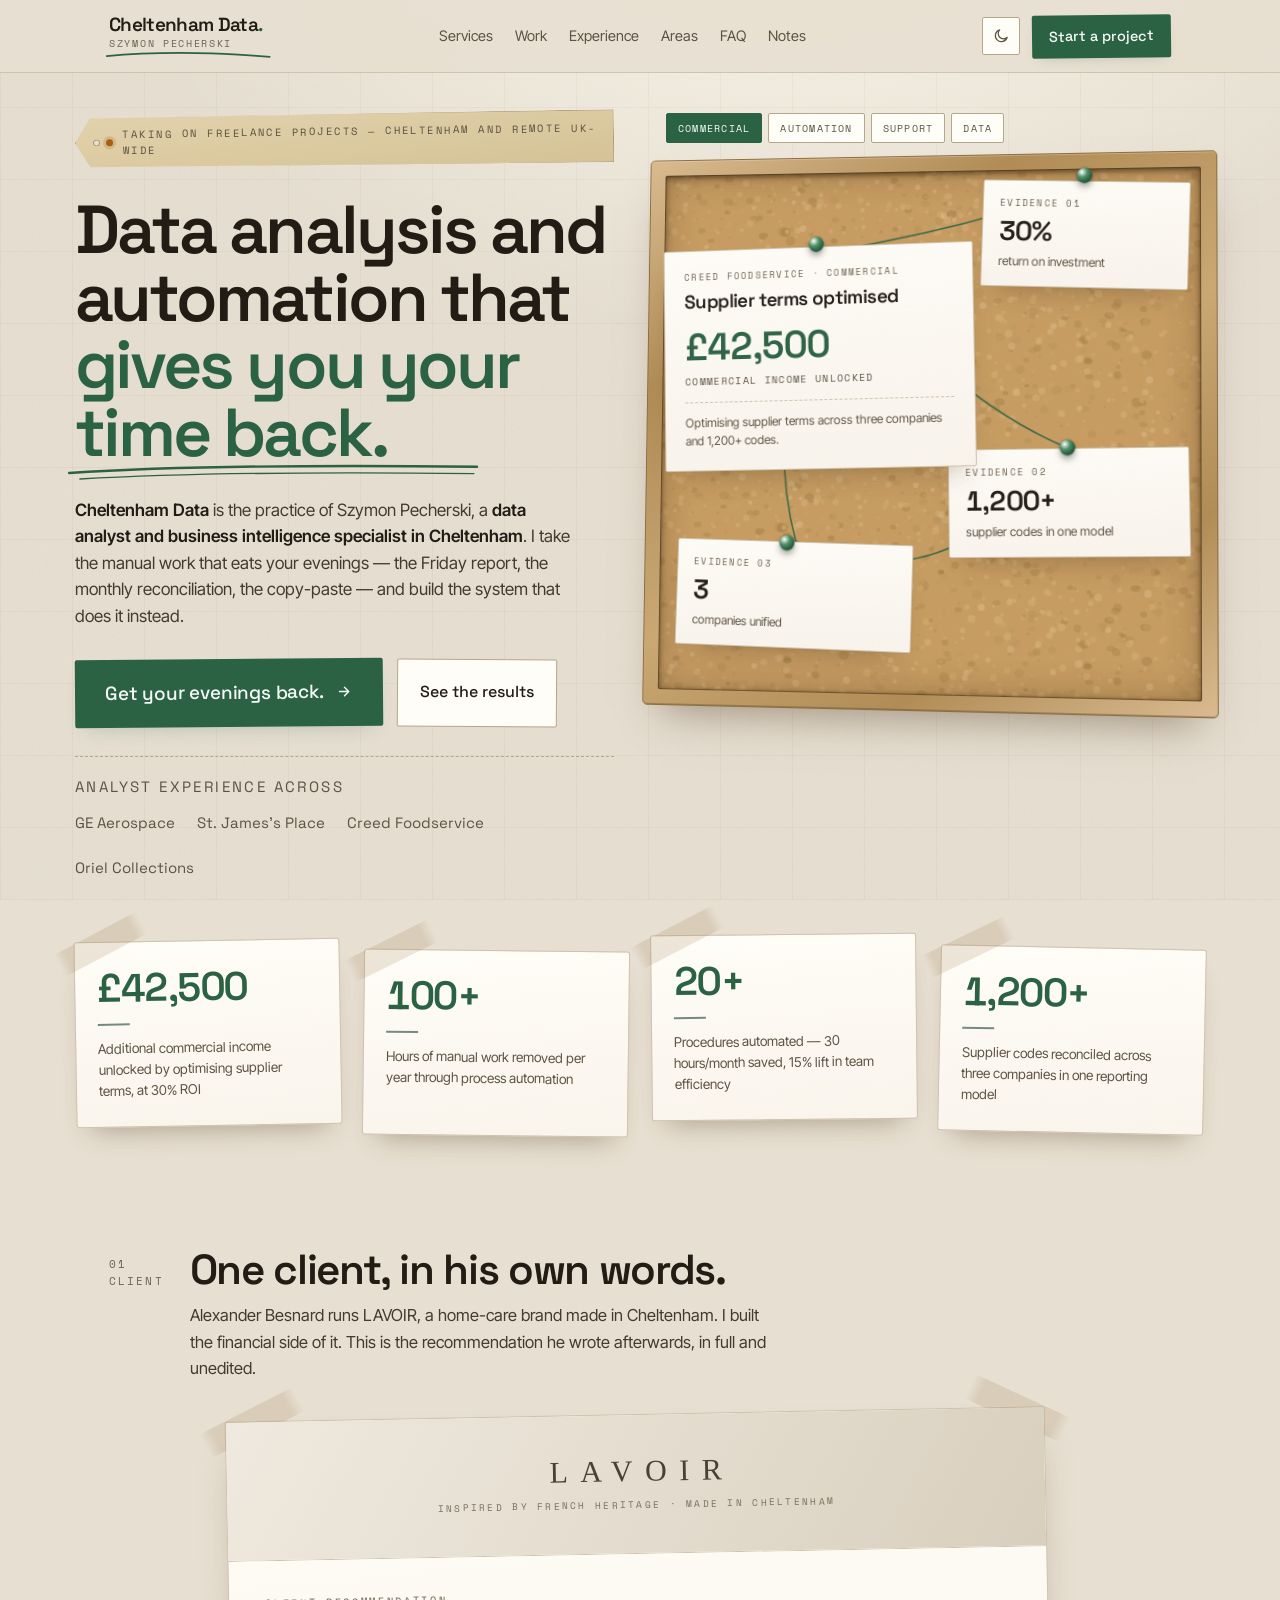
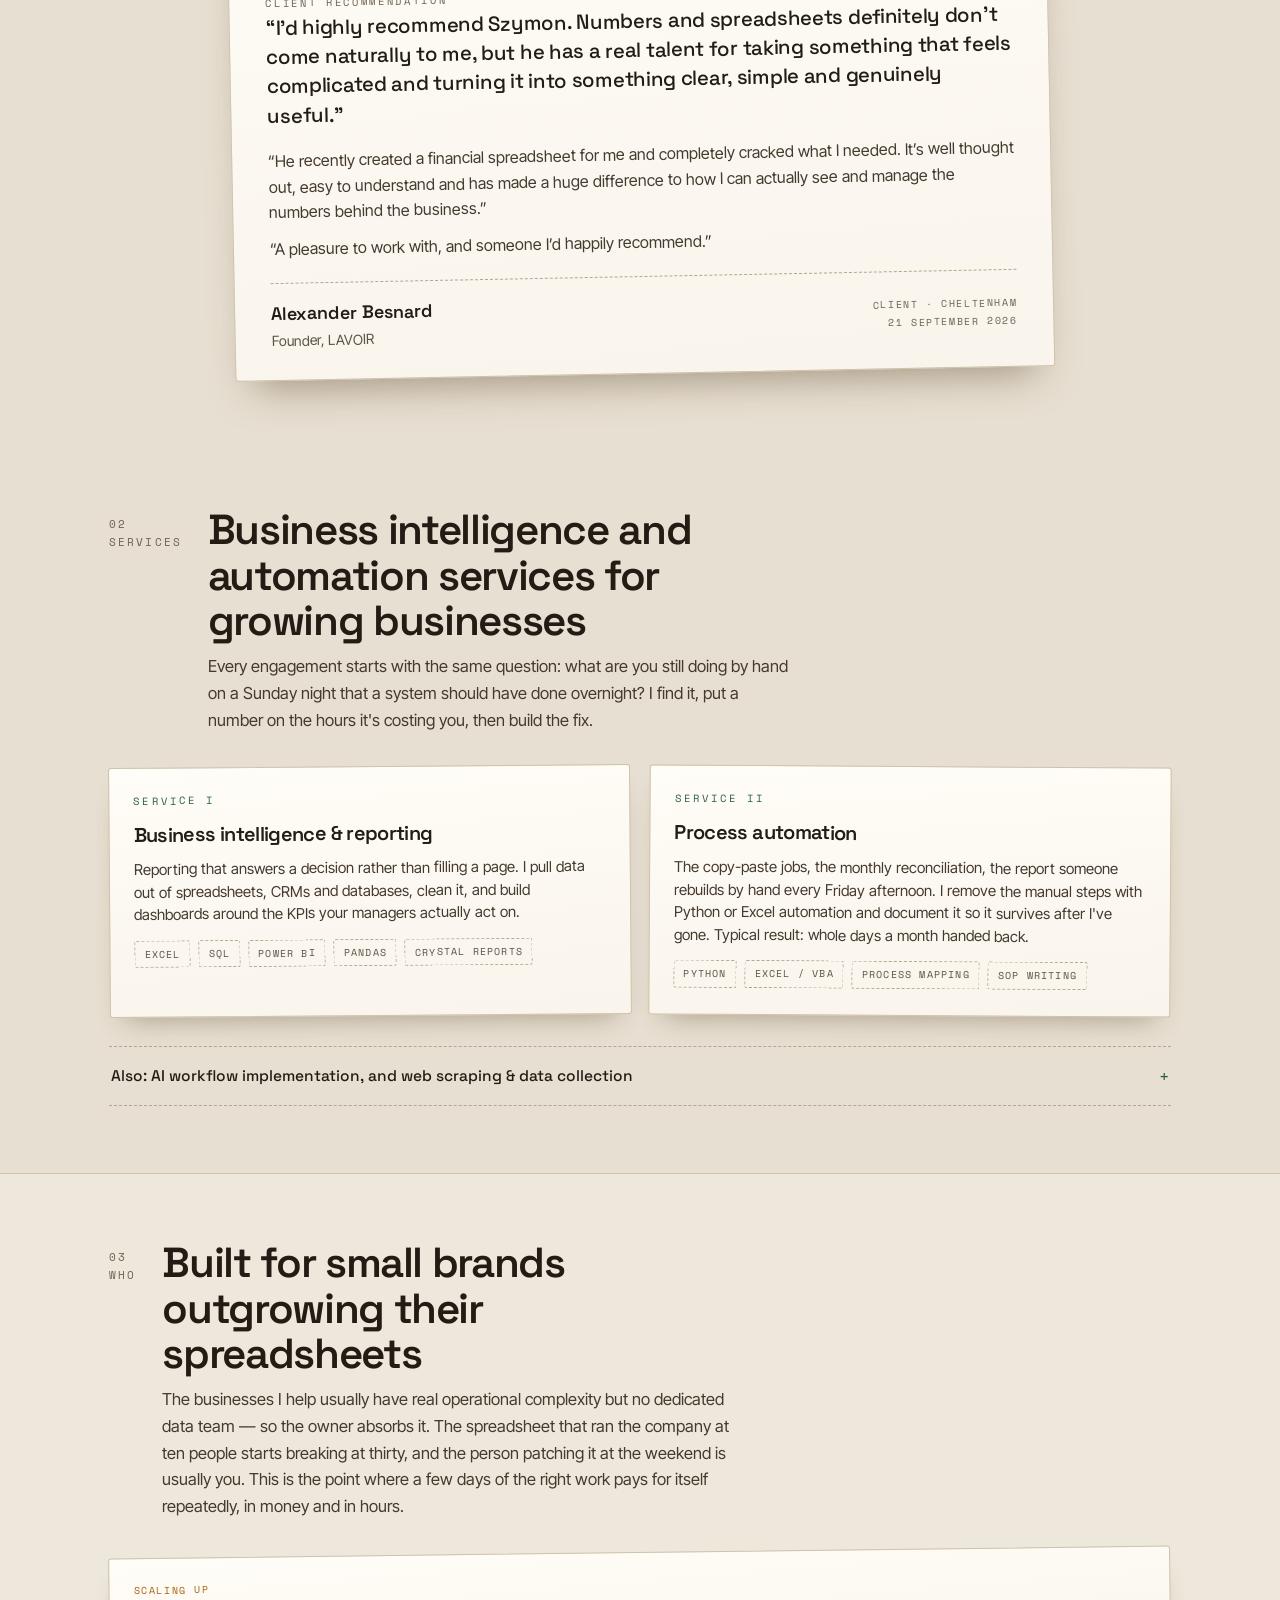
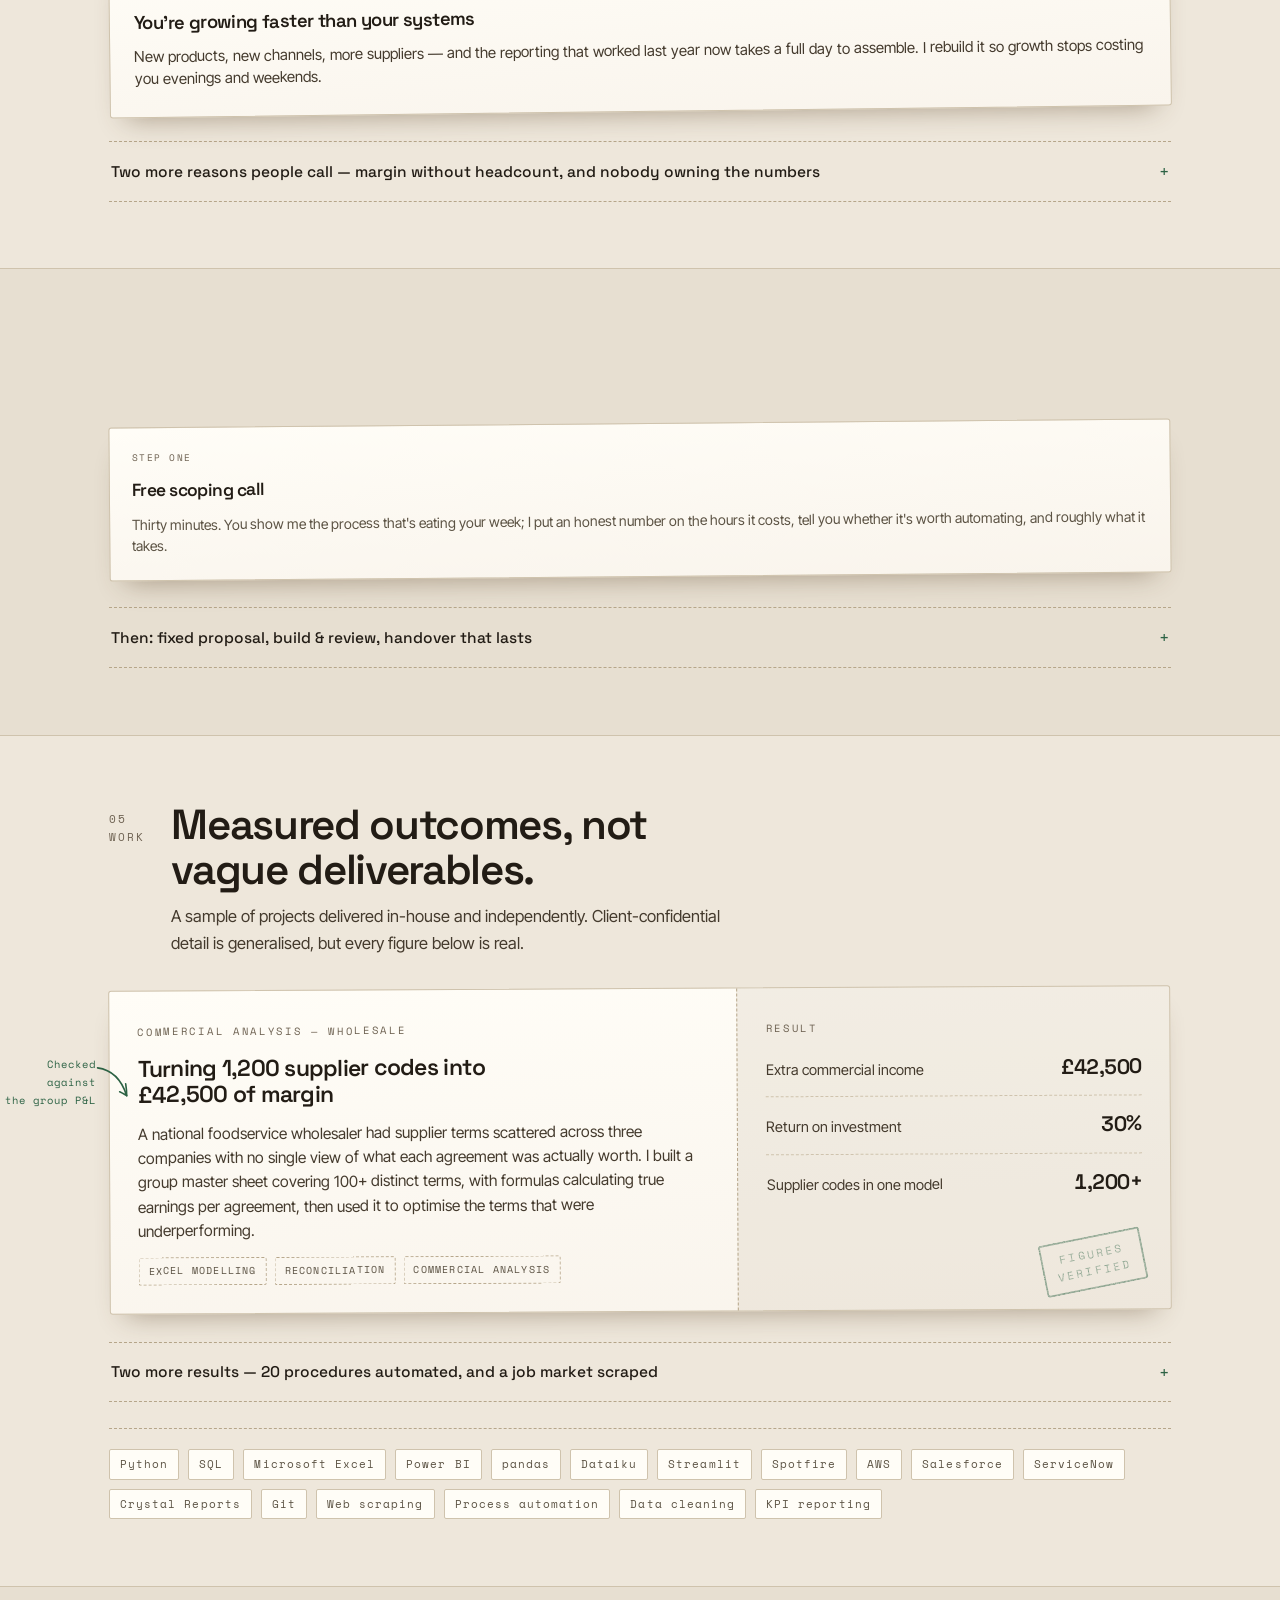
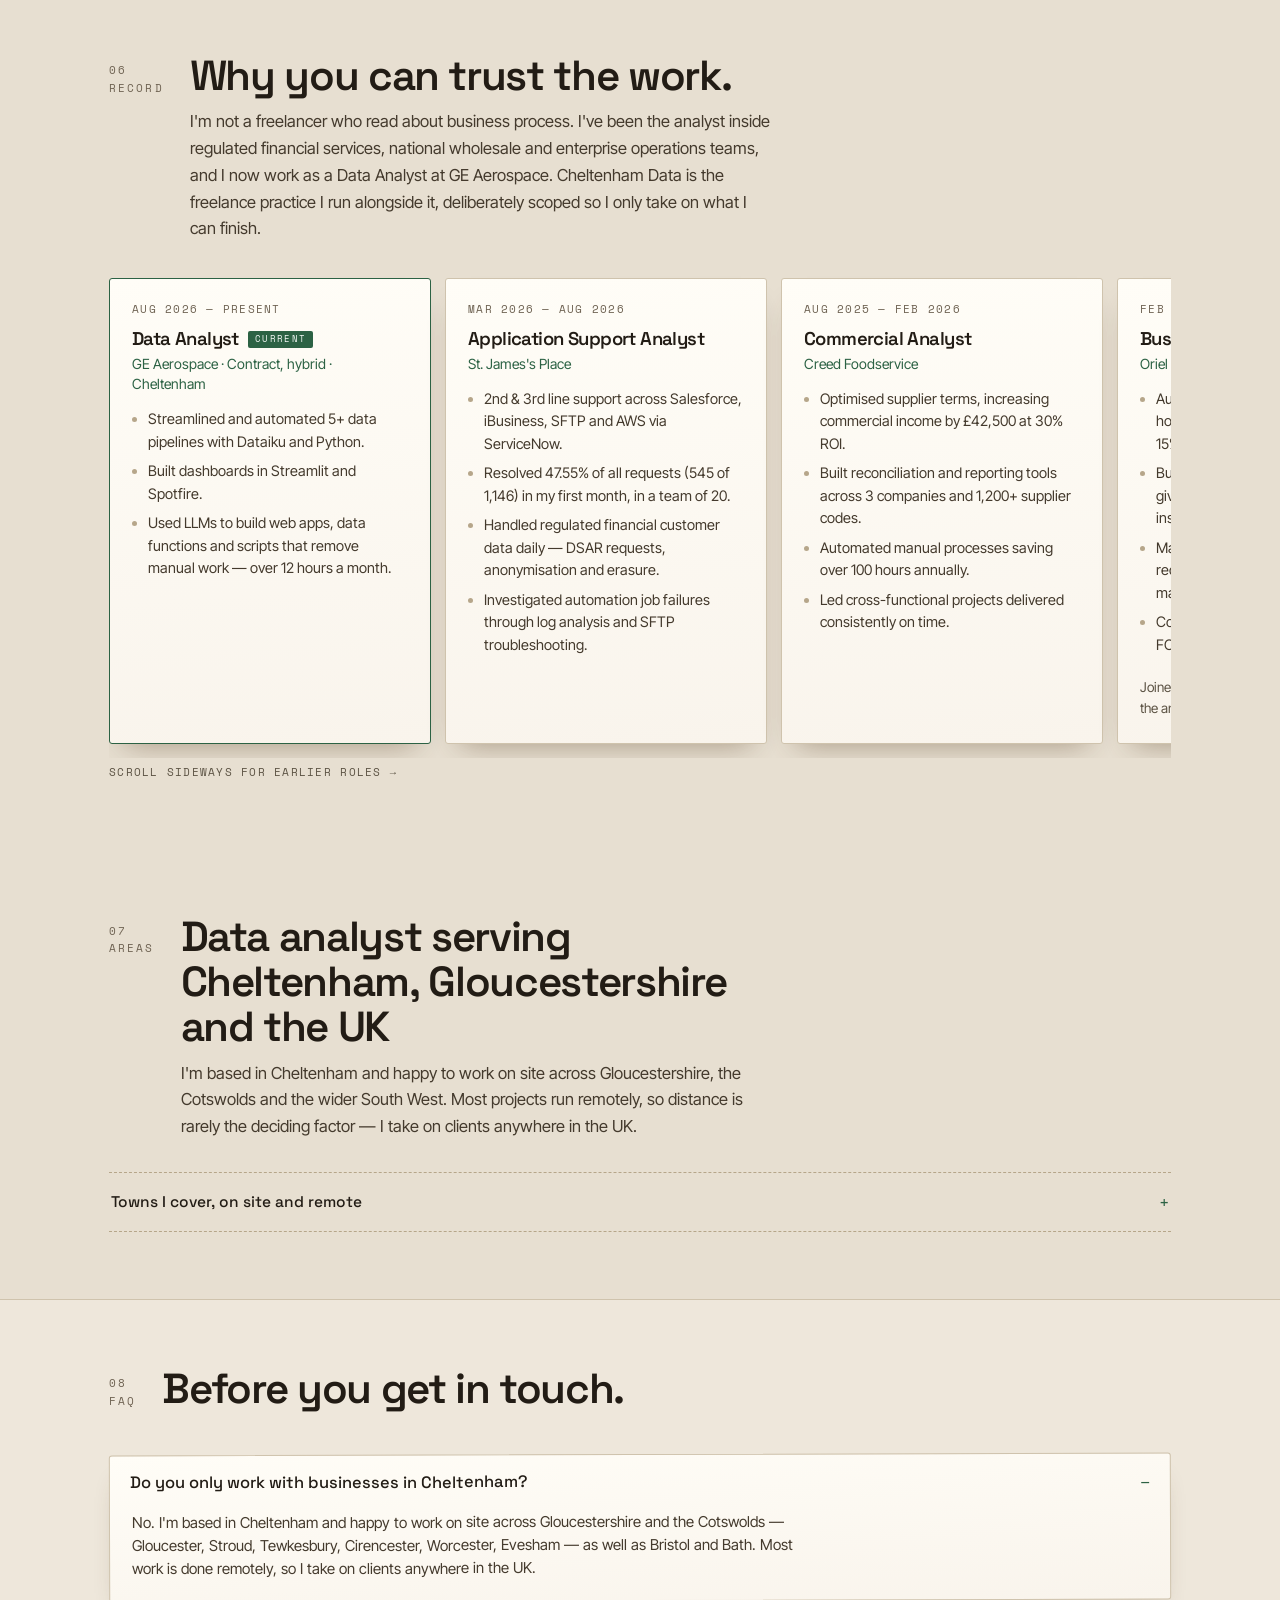
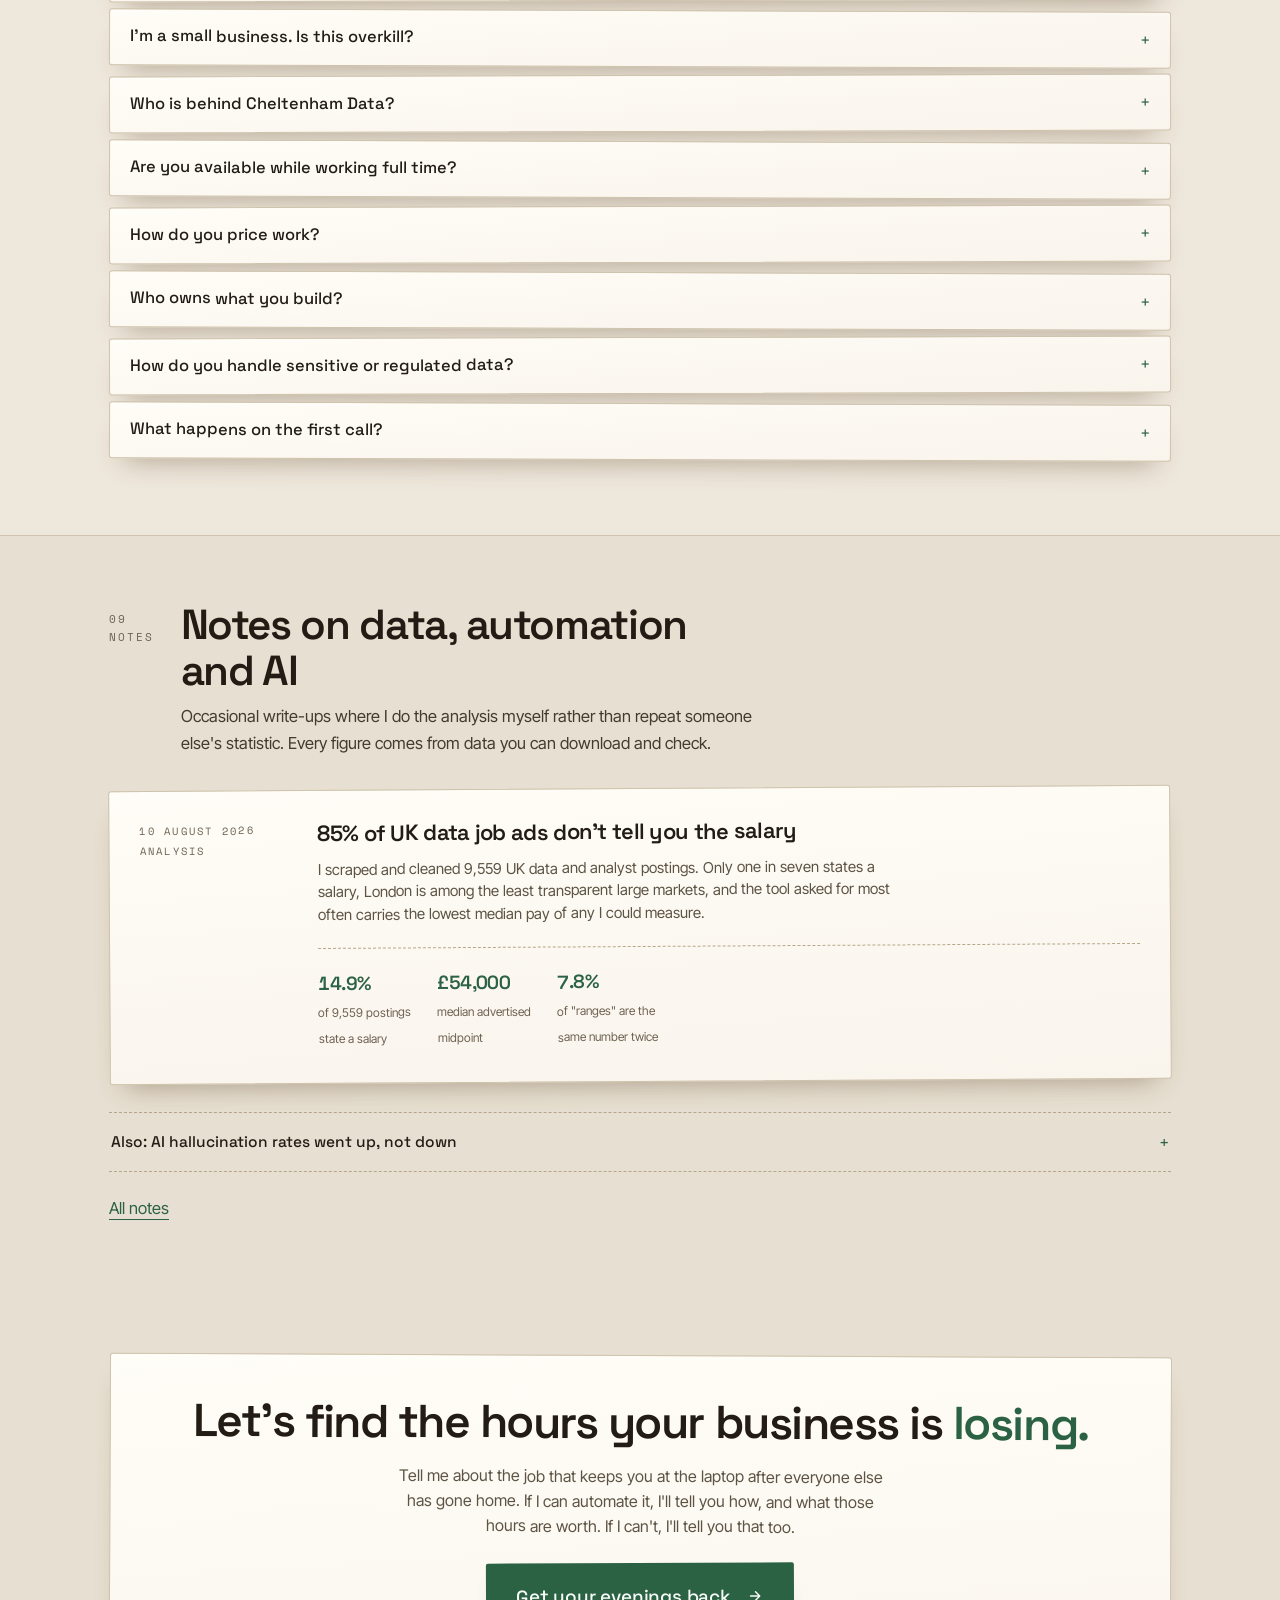
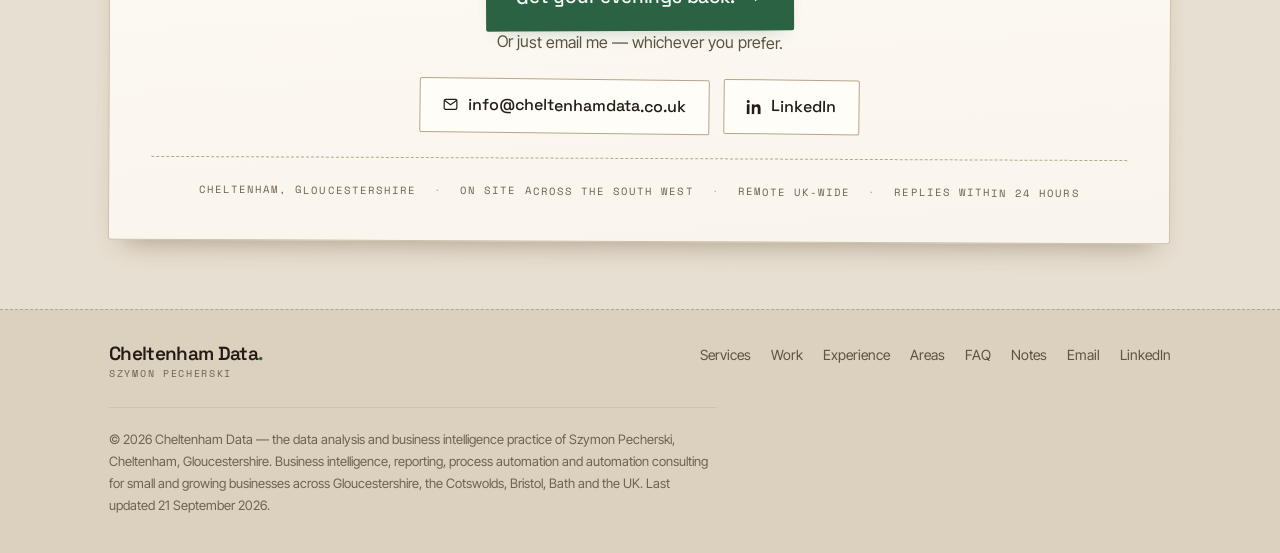
==== commit 7b0484ed: "Adopt the compact rhythm and lead with the client recommendation Variant B, folded into the styleshe" ====
--- a/index.html
+++ b/index.html
@@ -214,7 +214,7 @@
       "about": { "@id": "https://cheltenhamdata.co.uk/#business" },
       "mainEntity": { "@id": "https://cheltenhamdata.co.uk/#business" },
       "primaryImageOfPage": "https://cheltenhamdata.co.uk/og-image.png",
-      "dateModified": "2026-08-18"
+      "dateModified": "2026-09-21"
     },
     {
       "@type": "FAQPage",
@@ -340,7 +340,7 @@
    main, so neither is affected. */
 main{overflow-x:clip}
 body{margin:0;background:var(--bg);color:var(--body);font-family:var(--sans);
-  font-size:16.5px;line-height:1.66;-webkit-font-smoothing:antialiased;overflow-x:hidden}
+  font-size:16.5px;line-height:1.56;-webkit-font-smoothing:antialiased;overflow-x:hidden}
 img{max-width:100%;display:block}
 a{color:inherit;text-decoration:none}
 p{margin:0}
@@ -427,12 +427,12 @@
 .tag svg{position:absolute;left:-46px;top:-16px;width:60px;height:44px;overflow:visible}
 
 /* ---------- hero ---------- */
-.hero{padding:60px 0 88px;display:grid;grid-template-columns:minmax(0,1fr) minmax(0,1fr);
+.hero{padding:40px 0 54px;display:grid;grid-template-columns:minmax(0,1fr) minmax(0,1fr);
   gap:52px;align-items:start}
 h1{font-size:clamp(38px,5.3vw,68px);line-height:1.0;letter-spacing:-.043em;margin:0}
 h1 em{font-style:normal;color:var(--accent);position:relative;display:inline-block}
 h1 em svg{position:absolute;left:-14px;bottom:-14px;width:calc(100% + 28px);height:20px;overflow:visible}
-.strap{font-size:17px;line-height:1.68;margin:30px 0 0;max-width:50ch;color:var(--body)}
+.strap{font-size:17px;line-height:1.55;margin:30px 0 0;max-width:50ch;color:var(--body)}
 .strap b{color:var(--text);font-weight:600}
 .cta{display:flex;gap:14px;margin-top:30px;flex-wrap:wrap}
 .btn{font-family:var(--disp);font-weight:500;font-size:16px;padding:14px 22px;border-radius:2px;
@@ -444,7 +444,7 @@
 .btn.big{font-size:19px;padding:19px 30px;gap:12px;letter-spacing:-.01em}
 .btn.line{border:1px solid var(--line-2);color:var(--text);transform:rotate(.4deg);background:var(--card-2)}
 .btn.line:hover{border-color:var(--accent);color:var(--accent);transform:rotate(.4deg) translateY(-2px)}
-.clients{margin-top:46px;padding-top:18px;border-top:1px dashed var(--line-2)}
+.clients{margin-top:30px;padding-top:18px;border-top:1px dashed var(--line-2)}
 .clients .mark{display:block;margin-bottom:12px}
 .clients div{display:flex;gap:22px;flex-wrap:wrap}
 .clients span{font-family:var(--disp);font-size:15px;color:var(--muted)}
@@ -520,7 +520,7 @@
 .ph.p0{left:30%;top:13%} .ph.p1{left:80.5%;top:0} .ph.p2{left:77.5%;top:53%} .ph.p3{left:25%;top:72%}
 
 /* ---------- taped cards ---------- */
-.figband{padding:16px 0 90px}
+.figband{padding:6px 0 54px}
 .cards{display:grid;grid-template-columns:repeat(4,1fr);gap:22px}
 .tcard{position:relative;background:linear-gradient(176deg,var(--card-2),var(--card));
   border:1px solid var(--line);border-radius:3px;padding:26px 22px;box-shadow:var(--shadow-m)}
@@ -545,22 +545,22 @@
 .tcard .t{font-size:13.5px;color:var(--muted);margin-top:13px;line-height:1.55}
 
 /* ---------- sections ---------- */
-section{padding:clamp(64px,8vw,104px) 0;position:relative}
+section{padding:clamp(44px,5.2vw,68px) 0;position:relative}
 .band{background:var(--bg-2);border-block:1px solid var(--line)}
-.sec-hd{display:grid;grid-template-columns:auto 1fr;gap:26px;align-items:start;margin-bottom:clamp(34px,4.4vw,54px)}
+.sec-hd{display:grid;grid-template-columns:auto 1fr;gap:26px;align-items:start;margin-bottom:clamp(22px,2.6vw,32px)}
 .sec-no{font-family:var(--mono);font-size:10.5px;letter-spacing:.2em;color:var(--faint);padding-top:9px;
   line-height:1.7}
-.sec-hd h2{font-size:clamp(27px,3.4vw,42px);line-height:1.08;margin-bottom:14px;max-width:21ch}
+.sec-hd h2{font-size:clamp(27px,3.4vw,42px);line-height:1.08;margin-bottom:10px;max-width:21ch}
 .sec-hd .lede{margin:0;color:var(--body);max-width:58ch;font-size:16.5px;line-height:1.62}
-.chips{margin-top:18px;display:flex;gap:8px;flex-wrap:wrap}
+.chips{margin-top:14px;display:flex;gap:8px;flex-wrap:wrap}
 .chips span{font-family:var(--mono);font-size:10px;letter-spacing:.12em;text-transform:uppercase;
   color:var(--muted);border:1px dashed var(--line-2);border-radius:2px;padding:5px 9px}
 .sheet{position:relative;background:linear-gradient(176deg,var(--card-2),var(--card));
   border:1px solid var(--line);border-radius:3px;box-shadow:var(--shadow-m)}
 
 /* 01 services */
-.svc{display:grid;grid-template-columns:1fr 1fr;gap:26px}
-.svc-item{padding:28px 26px 30px}
+.svc{display:grid;grid-template-columns:1fr 1fr;gap:18px}
+.svc-item{padding:24px 24px 26px}
 .svc-item:nth-child(1){rotate:-.45deg}
 .svc-item:nth-child(2){rotate:.35deg}
 .svc-item:nth-child(3){rotate:.5deg}
@@ -568,39 +568,39 @@
 .svc-item .num{font-family:var(--mono);font-size:10.5px;letter-spacing:.2em;text-transform:uppercase;
   color:var(--accent);display:block;margin-bottom:14px}
 .svc-item h3{font-size:20px;line-height:1.2;margin-bottom:12px}
-.svc-item p{font-size:15px;color:var(--body)}
+.svc-item p{font-size:15px;line-height:1.5;color:var(--body)}
 
 /* 02 who it's for */
-.who-grid{display:grid;grid-template-columns:repeat(auto-fit,minmax(260px,1fr));gap:24px}
-.who-card{padding:26px 24px 28px}
+.who-grid{display:grid;grid-template-columns:repeat(auto-fit,minmax(260px,1fr));gap:18px}
+.who-card{padding:24px 24px 26px}
 .who-card:nth-child(1){rotate:-.7deg}
 .who-card:nth-child(2){rotate:.4deg;translate:0 9px}
 .who-card:nth-child(3){rotate:-.35deg}
 .who-card .sig{font-family:var(--mono);font-size:10px;letter-spacing:.16em;text-transform:uppercase;
   color:var(--signal);display:block;margin-bottom:13px}
 .who-card h3{font-size:18.5px;line-height:1.24;margin-bottom:11px}
-.who-card p{font-size:15px;color:var(--body)}
+.who-card p{font-size:15px;line-height:1.5;color:var(--body)}
 
 /* 03 process */
-.steps{display:grid;grid-template-columns:repeat(auto-fit,minmax(215px,1fr));gap:20px;position:relative}
-.step{padding:24px 22px 26px}
+.steps{display:grid;grid-template-columns:repeat(auto-fit,minmax(215px,1fr));gap:18px;position:relative}
+.step{padding:22px 22px 24px}
 .step:nth-child(odd){rotate:-.5deg}
 .step:nth-child(even){rotate:.6deg;translate:0 8px}
 .step b{font-family:var(--mono);font-size:9.5px;letter-spacing:.16em;text-transform:uppercase;
   color:var(--faint);font-weight:400;display:block;margin-bottom:12px}
 .step h3{font-size:17.5px;margin-bottom:10px}
-.step p{font-size:14px;color:var(--muted)}
+.step p{font-size:14px;line-height:1.5;color:var(--muted)}
 
 /* 04 work — case sheets, one of them stamped */
 .case{position:relative;display:grid;grid-template-columns:minmax(0,1.45fr) minmax(0,1fr);
-  border-radius:3px;margin-bottom:30px}
+  border-radius:3px;margin-bottom:22px}
 .case:nth-of-type(1){rotate:-.3deg}
 .case:nth-of-type(2){rotate:.25deg}
 .case:nth-of-type(3){rotate:-.2deg}
-.case-l{padding:32px 32px 34px}
+.case-l{padding:26px 28px 28px}
 .case-l h3{font-size:23px;line-height:1.16;margin:12px 0 14px;max-width:26ch}
-.case-l p{font-size:15.5px;line-height:1.68;color:var(--body)}
-.case-r{padding:32px 32px 34px;border-left:1px dashed var(--line-2);background:var(--sunk)}
+.case-l p{font-size:15.5px;line-height:1.56;color:var(--body)}
+.case-r{padding:26px 28px 28px;border-left:1px dashed var(--line-2);background:var(--sunk)}
 .row{display:flex;align-items:baseline;justify-content:space-between;gap:16px;padding:12px 0;
   border-bottom:1px dashed var(--line)}
 .row:last-of-type{border-bottom:0}
@@ -617,7 +617,7 @@
 .margin-note{position:absolute;left:-118px;top:64px;width:104px;font-family:var(--mono);font-size:10.5px;
   line-height:1.7;color:var(--accent);text-align:right}
 .margin-note svg{position:absolute;right:-34px;top:6px;width:34px;height:40px;overflow:visible}
-.stack{display:flex;flex-wrap:wrap;gap:9px;margin-top:34px;padding-top:26px;border-top:1px dashed var(--line-2)}
+.stack{display:flex;flex-wrap:wrap;gap:9px;margin-top:26px;padding-top:20px;border-top:1px dashed var(--line-2)}
 .stack span{font-family:var(--mono);font-size:10.5px;letter-spacing:.1em;color:var(--muted);
   border:1px solid var(--line);border-radius:2px;padding:6px 10px;background:var(--card-2)}
 
@@ -644,12 +644,12 @@
   mask-image:linear-gradient(90deg,transparent,#000 12%,#000 88%,transparent)}
 .said .tape.l{top:-13px;left:-26px;transform:rotate(-26deg)}
 .said .tape.r{top:-13px;right:-26px;transform:rotate(26deg)}
-.said .body{padding:34px 44px 30px}
+.said .body{padding:28px 36px 26px}
 .said blockquote{margin:0}
-.said .body p{font-size:16px;line-height:1.72;color:var(--body);margin:0 0 14px}
+.said .body p{font-size:16px;line-height:1.62;color:var(--body);margin:0 0 11px}
 .said .body p:first-of-type{font-family:var(--disp);font-weight:500;font-size:20.5px;
   line-height:1.42;letter-spacing:-.014em;color:var(--text);margin-bottom:18px}
-.said .sig{margin-top:26px;padding-top:20px;border-top:1px dashed var(--line-2);
+.said .sig{margin-top:20px;padding-top:16px;border-top:1px dashed var(--line-2);
   display:flex;justify-content:space-between;align-items:baseline;gap:20px;flex-wrap:wrap}
 .said .sig b{display:block;font-family:var(--disp);font-size:18px;font-weight:600;color:var(--text)}
 .said .sig i{font-style:normal;font-size:14px;color:var(--muted)}
@@ -680,7 +680,7 @@
    responds to a swipe is unreachable by keyboard. */
 /* a fixed track, not minmax(0,..): with min 0 the cards just shrink to fit
    the row and nothing ever scrolls */
-.rail{display:grid;grid-auto-flow:column;grid-auto-columns:322px;gap:16px;
+.rail{display:grid;grid-auto-flow:column;grid-auto-columns:322px;gap:14px;
   overflow-x:auto;overscroll-behavior-x:contain;scroll-snap-type:x mandatory;
   padding:4px 4px 14px;scrollbar-color:var(--line-2) transparent}
 .rail::-webkit-scrollbar{height:8px}
@@ -715,10 +715,10 @@
 .area-note{margin-top:18px;font-size:14px;color:var(--muted);max-width:52ch}
 
 /* 08 FAQ */
-.faq details{margin-bottom:12px;overflow:hidden}
+.faq details{margin-bottom:9px;overflow:hidden}
 .faq details:nth-child(odd){rotate:-.16deg}
 .faq details:nth-child(even){rotate:.2deg}
-.faq summary{cursor:pointer;padding:17px 22px;font-family:var(--disp);font-weight:500;font-size:16.5px;
+.faq summary{cursor:pointer;padding:14px 20px;font-family:var(--disp);font-weight:500;font-size:16.5px;
   color:var(--text);list-style:none;display:flex;justify-content:space-between;align-items:center;gap:18px}
 .faq summary::-webkit-details-marker{display:none}
 .faq summary::after{content:"+";font-family:var(--mono);font-size:17px;color:var(--accent);flex:none}
@@ -747,7 +747,7 @@
 .note-when{font-family:var(--mono);font-size:10.5px;letter-spacing:.12em;text-transform:uppercase;
   color:var(--faint);line-height:1.9}
 .note-card h3{font-size:22px;line-height:1.18;margin-bottom:12px}
-.note-card p{font-size:15px;color:var(--muted);max-width:66ch}
+.note-card p{font-size:15px;line-height:1.5;color:var(--muted);max-width:66ch}
 .note-figs{display:flex;flex-wrap:wrap;gap:26px;margin-top:22px;padding-top:20px;
   border-top:1px dashed var(--line-2)}
 .note-figs b{display:block;font-family:var(--disp);font-size:19px;color:var(--accent);
@@ -757,13 +757,13 @@
 .ul{color:var(--accent);border-bottom:1px solid currentColor;padding-bottom:1px}
 
 /* contact */
-.contact .sheet{padding:clamp(34px,5vw,56px);text-align:center;rotate:.25deg}
+.contact .sheet{padding:clamp(28px,3.6vw,42px);text-align:center;rotate:.25deg}
 .cor{margin:18px 0 14px;font-size:14px;color:var(--muted)}
 .contact h2{font-size:clamp(28px,4vw,46px);line-height:1.08;margin-bottom:16px}
 .contact h2 em{font-style:normal;color:var(--accent)}
 .contact p{color:var(--muted);max-width:56ch;margin:0 auto;font-size:16px}
-.cbtns{display:flex;gap:14px;justify-content:center;flex-wrap:wrap;margin-top:30px}
-.cmeta{display:flex;gap:8px 18px;justify-content:center;flex-wrap:wrap;margin-top:30px;
+.cbtns{display:flex;gap:14px;justify-content:center;flex-wrap:wrap;margin-top:24px}
+.cmeta{display:flex;gap:8px 18px;justify-content:center;flex-wrap:wrap;margin-top:24px;
   padding-top:24px;border-top:1px dashed var(--line-2)}
 .cmeta span{font-family:var(--mono);font-size:10.5px;letter-spacing:.1em;text-transform:uppercase;
   color:var(--faint)}
@@ -771,7 +771,7 @@
 .cmeta span:not(:last-child)::after{content:"·";margin-left:18px;color:var(--line-2)}
 
 /* ---------- footer ---------- */
-footer{border-top:1px dashed var(--line-2);background:var(--deep);padding:44px 0 46px;position:relative}
+footer{border-top:1px dashed var(--line-2);background:var(--deep);padding:34px 0 36px;position:relative}
 .f-top{display:flex;justify-content:space-between;gap:26px;flex-wrap:wrap;align-items:flex-start}
 .f-links{display:flex;gap:20px;flex-wrap:wrap}
 .f-links a{font-size:14px;color:var(--muted)}
@@ -811,6 +811,10 @@
   .case-l,.case-r{padding:26px 20px 28px}
 }
 @media (max-width:640px){
+  /* the compact rhythm goes a little further where the screen is smallest */
+  section{padding:38px 0}
+  .hero{padding:28px 0 40px}
+  .figband{padding:0 0 40px}
   /* The board is a collage: four slips pinned at fixed percentages of a fixed
      height, with threads running between them. There is no phone width where
      that survives — the slips simply land on top of each other and eat each
@@ -1067,207 +1071,11 @@
   </div>
 </div>
 
-<!-- ===================== SERVICES ===================== -->
-<section id="services">
-  <div class="wrap">
-    <div class="sec-hd rv">
-      <div class="sec-no">01<br>SERVICES</div>
-      <div>
-        <h2>Business intelligence and automation services for growing businesses</h2>
-        <p class="lede">Every engagement starts with the same question: what are you still doing by hand on a Sunday night that a system should have done overnight? I find it, put a number on the hours it's costing you, then build the fix.</p>
-      </div>
-    </div>
-
-    <div class="svc">
-      <article class="sheet svc-item rv">
-        <span class="num">Service i</span>
-        <h3>Business intelligence &amp; reporting</h3>
-        <p>Reporting that answers a decision rather than filling a page. I pull data out of spreadsheets, CRMs and databases, clean it, and build dashboards around the KPIs your managers actually act on.</p>
-        <div class="chips"><span>Excel</span><span>SQL</span><span>Power BI</span><span>pandas</span><span>Crystal Reports</span></div>
-      </article>
-
-      <article class="sheet svc-item rv">
-        <span class="num">Service ii</span>
-        <h3>Process automation</h3>
-        <p>The copy-paste jobs, the monthly reconciliation, the report someone rebuilds by hand every Friday afternoon. I remove the manual steps with Python or Excel automation and document it so it survives after I've gone. Typical result: whole days a month handed back.</p>
-        <div class="chips"><span>Python</span><span>Excel / VBA</span><span>Process mapping</span><span>SOP writing</span></div>
-      </article>
-
-    </div>
-
-    <details class="fold">
-      <summary>Also: AI workflow implementation, and web scraping &amp; data collection</summary>
-      <div class="fold-body">
-        <div class="svc">
-      <article class="sheet svc-item">
-        <span class="num">Service iii</span>
-        <h3>AI workflow implementation</h3>
-        <p>Practical AI, not hype. I find where a language model genuinely saves time — drafting, triage, classification, summarising — then build it into your workflow with guardrails and human review. If AI is the wrong tool, I'll tell you so.</p>
-        <div class="chips"><span>Workflow design</span><span>Prompt systems</span><span>Human-in-the-loop</span><span>Data governance</span></div>
-      </article>
-
-      <article class="sheet svc-item">
-        <span class="num">Service iv</span>
-        <h3>Web scraping &amp; data collection</h3>
-        <p>When the data you need lives on the web rather than in your systems, I build collectors to gather it — competitor pricing, market listings, supplier catalogues — then clean and structure it. Ethically built, respecting site terms and rate limits.</p>
-        <div class="chips"><span>Python</span><span>BeautifulSoup</span><span>Data cleaning</span><span>Scheduled jobs</span></div>
-      </article>
-        </div>
-      </div>
-    </details>
-  </div>
-</section>
-
-<!-- ===================== WHO IT'S FOR ===================== -->
-<section class="band">
-  <div class="wrap">
-    <div class="sec-hd rv">
-      <div class="sec-no">02<br>WHO</div>
-      <div>
-        <h2>Built for small brands outgrowing their spreadsheets</h2>
-        <p class="lede">The businesses I help usually have real operational complexity but no dedicated data team — so the owner absorbs it. The spreadsheet that ran the company at ten people starts breaking at thirty, and the person patching it at the weekend is usually you. This is the point where a few days of the right work pays for itself repeatedly, in money and in hours.</p>
-      </div>
-    </div>
-    <div class="who-grid">
-      <div class="sheet who-card rv">
-        <span class="sig">Scaling up</span>
-        <h3>You're growing faster than your systems</h3>
-        <p>New products, new channels, more suppliers — and the reporting that worked last year now takes a full day to assemble. I rebuild it so growth stops costing you evenings and weekends.</p>
-      </div>
-    </div>
-
-    <details class="fold">
-      <summary>Two more reasons people call — margin without headcount, and nobody owning the numbers</summary>
-      <div class="fold-body">
-        <div class="who-grid">
-      <div class="sheet who-card">
-        <span class="sig">Cost pressure</span>
-        <h3>You need margin without adding headcount</h3>
-        <p>Optimising supplier terms unlocked £42,500 at one wholesaler. Automation removed 100+ hours a year at another — hours that went back to the team rather than into overtime. Both were cheaper than hiring.</p>
-      </div>
-      <div class="sheet who-card">
-        <span class="sig">No data team</span>
-        <h3>Nobody owns the numbers</h3>
-        <p>Everyone reports differently, nobody trusts the totals, and decisions get made on gut feel. I build one source of truth your team can maintain themselves.</p>
-      </div>
-        </div>
-      </div>
-    </details>
-  </div>
-</section>
-
-<!-- ===================== PROCESS ===================== -->
-<section>
-  <div class="wrap">
-    <div class="sec-hd rv">
-      <div class="sec-no">03<br>METHOD</div>
-      <div><h2>Low risk, in four steps.</h2></div>
-    </div>
-    <div class="steps">
-      <div class="sheet step rv"><b>Step one</b><h3>Free scoping call</h3><p>Thirty minutes. You show me the process that's eating your week; I put an honest number on the hours it costs, tell you whether it's worth automating, and roughly what it takes.</p></div>
-    </div>
-
-    <details class="fold">
-      <summary>Then: fixed proposal, build &amp; review, handover that lasts</summary>
-      <div class="fold-body">
-        <div class="steps">
-      <div class="sheet step"><b>Step two</b><h3>Fixed proposal</h3><p>A written scope with a fixed price, a deadline and a defined outcome. No hourly drift, no surprise invoices.</p></div>
-      <div class="sheet step"><b>Step three</b><h3>Build &amp; review</h3><p>I build in short cycles and show you working output early, so course-corrections happen in week one rather than at handover.</p></div>
-      <div class="sheet step"><b>Step four</b><h3>Handover that lasts</h3><p>Documentation and SOPs written in plain English, plus a walkthrough for your team. You own everything I build.</p></div>
-        </div>
-      </div>
-    </details>
-  </div>
-</section>
-
-<!-- ===================== WORK ===================== -->
-<section class="band" id="work">
-  <div class="wrap">
-    <div class="sec-hd rv">
-      <div class="sec-no">04<br>WORK</div>
-      <div>
-        <h2>Measured outcomes, not vague deliverables.</h2>
-        <p class="lede">A sample of projects delivered in-house and independently. Client-confidential detail is generalised, but every figure below is real.</p>
-      </div>
-    </div>
-
-    <article class="sheet case rv">
-      <div class="margin-note">
-        Checked against<br>the group P&amp;L
-        <svg class="ink" viewBox="0 0 34 40" aria-hidden="true">
-          <path d="M2 6C16 8 26 18 31 34" stroke-width="1.6" pathLength="1000"/>
-          <path d="M24 30c4 2 6 3 7 4M30 22c1 6 1 9 1 12" stroke-width="1.6" pathLength="1000"/>
-        </svg>
-      </div>
-      <div class="case-l">
-        <span class="mark">Commercial analysis — wholesale</span>
-        <h3>Turning 1,200 supplier codes into £42,500 of margin</h3>
-        <p>A national foodservice wholesaler had supplier terms scattered across three companies with no single view of what each agreement was actually worth. I built a group master sheet covering 100+ distinct terms, with formulas calculating true earnings per agreement, then used it to optimise the terms that were underperforming.</p>
-        <div class="chips"><span>Excel modelling</span><span>Reconciliation</span><span>Commercial analysis</span></div>
-      </div>
-      <div class="case-r">
-        <span class="mark">Result</span>
-        <div class="row"><b>Extra commercial income</b><u data-c="42500" data-p="£">£42,500</u></div>
-        <div class="row"><b>Return on investment</b><u data-c="30" data-s="%">30%</u></div>
-        <div class="row"><b>Supplier codes in one model</b><u data-c="1200" data-s="+">1,200+</u></div>
-      </div>
-      <div class="stamp"><span>Figures<br>verified</span></div>
-    </article>
-
-    <details class="fold">
-      <summary>Two more results — 20 procedures automated, and a job market scraped</summary>
-      <div class="fold-body">
-
-    <article class="sheet case">
-      <div class="case-l">
-        <span class="mark">Automation — operations</span>
-        <h3>Twenty manual procedures automated out of existence</h3>
-        <p>An operations team was losing days each month to repetitive admin across CRM systems, client portals and internal tools. I documented each procedure, automated the repeatable parts, and rebuilt manager reporting in SQL and Crystal Reports — then wrote SOPs so the team could maintain it without me.</p>
-        <div class="chips"><span>Python</span><span>SQL</span><span>Crystal Reports</span><span>SOPs</span></div>
-      </div>
-      <div class="case-r">
-        <span class="mark">Result</span>
-        <div class="row"><b>Manual work removed per month</b><u data-c="30" data-s=" hrs">30 hrs</u></div>
-        <div class="row"><b>Increase in team efficiency</b><u data-c="15" data-s="%">15%</u></div>
-        <div class="row"><b>More accurate manager insight</b><u data-c="20" data-s="%">20%</u></div>
-      </div>
-    </article>
-
-    <article class="sheet case">
-      <div class="case-l">
-        <span class="mark">Data collection — market research</span>
-        <h3>Scraping a job market to find where demand really sits</h3>
-        <p>A self-directed project: I built a Python scraper that extracted 247 unique data-role postings from LinkedIn, cleaned the results, and analysed them for the skills, titles, locations and salary bands appearing most often — turning an anecdotal question into a dashboard backed by evidence.</p>
-        <div class="chips"><span>Python</span><span>Web scraping</span><span>Excel dashboard</span></div>
-      </div>
-      <div class="case-r">
-        <span class="mark">Result</span>
-        <div class="row"><b>Unique postings extracted</b><u data-c="247">247</u></div>
-        <div class="row"><b>Pipeline automated end to end</b><u data-c="100" data-s="%">100%</u></div>
-        <div class="row"><b>Trend dimensions analysed</b><u data-c="4">4</u></div>
-      </div>
-    </article>
-
-    <div class="rv">
-      </div>
-    </details>
-
-      <h2 class="sr">Tools and technologies</h2>
-      <div class="stack">
-        <span>Python</span><span>SQL</span><span>Microsoft Excel</span><span>Power BI</span><span>pandas</span>
-        <span>Dataiku</span><span>Streamlit</span><span>Spotfire</span><span>AWS</span><span>Salesforce</span>
-        <span>ServiceNow</span><span>Crystal Reports</span><span>Git</span>
-        <span>Web scraping</span><span>Process automation</span><span>Data cleaning</span><span>KPI reporting</span>
-      </div>
-    </div>
-  </div>
-</section>
-
 <!-- ===================== TESTIMONIAL ===================== -->
 <section id="said" class="said">
   <div class="wrap">
     <div class="sec-hd rv">
-      <div class="sec-no">05<br>CLIENT</div>
+      <div class="sec-no">01<br>CLIENT</div>
       <div>
         <h2>One client, in his own words.</h2>
         <p class="lede">Alexander Besnard runs LAVOIR, a home-care brand made in Cheltenham. I built
@@ -1298,10 +1106,206 @@
         </blockquote>
         <div class="sig">
           <div><b>Alexander Besnard</b><i>Founder, LAVOIR</i></div>
-          <div class="meta">Client &middot; Cheltenham<br><time datetime="2026-08-18">18 August 2026</time></div>
+          <div class="meta">Client &middot; Cheltenham<br><time datetime="2026-09-21">21 September 2026</time></div>
         </div>
       </div>
     </article>
+  </div>
+</section>
+
+<!-- ===================== SERVICES ===================== -->
+<section id="services">
+  <div class="wrap">
+    <div class="sec-hd rv">
+      <div class="sec-no">02<br>SERVICES</div>
+      <div>
+        <h2>Business intelligence and automation services for growing businesses</h2>
+        <p class="lede">Every engagement starts with the same question: what are you still doing by hand on a Sunday night that a system should have done overnight? I find it, put a number on the hours it's costing you, then build the fix.</p>
+      </div>
+    </div>
+
+    <div class="svc">
+      <article class="sheet svc-item rv">
+        <span class="num">Service i</span>
+        <h3>Business intelligence &amp; reporting</h3>
+        <p>Reporting that answers a decision rather than filling a page. I pull data out of spreadsheets, CRMs and databases, clean it, and build dashboards around the KPIs your managers actually act on.</p>
+        <div class="chips"><span>Excel</span><span>SQL</span><span>Power BI</span><span>pandas</span><span>Crystal Reports</span></div>
+      </article>
+
+      <article class="sheet svc-item rv">
+        <span class="num">Service ii</span>
+        <h3>Process automation</h3>
+        <p>The copy-paste jobs, the monthly reconciliation, the report someone rebuilds by hand every Friday afternoon. I remove the manual steps with Python or Excel automation and document it so it survives after I've gone. Typical result: whole days a month handed back.</p>
+        <div class="chips"><span>Python</span><span>Excel / VBA</span><span>Process mapping</span><span>SOP writing</span></div>
+      </article>
+
+    </div>
+
+    <details class="fold">
+      <summary>Also: AI workflow implementation, and web scraping &amp; data collection</summary>
+      <div class="fold-body">
+        <div class="svc">
+      <article class="sheet svc-item">
+        <span class="num">Service iii</span>
+        <h3>AI workflow implementation</h3>
+        <p>Practical AI, not hype. I find where a language model genuinely saves time — drafting, triage, classification, summarising — then build it into your workflow with guardrails and human review. If AI is the wrong tool, I'll tell you so.</p>
+        <div class="chips"><span>Workflow design</span><span>Prompt systems</span><span>Human-in-the-loop</span><span>Data governance</span></div>
+      </article>
+
+      <article class="sheet svc-item">
+        <span class="num">Service iv</span>
+        <h3>Web scraping &amp; data collection</h3>
+        <p>When the data you need lives on the web rather than in your systems, I build collectors to gather it — competitor pricing, market listings, supplier catalogues — then clean and structure it. Ethically built, respecting site terms and rate limits.</p>
+        <div class="chips"><span>Python</span><span>BeautifulSoup</span><span>Data cleaning</span><span>Scheduled jobs</span></div>
+      </article>
+        </div>
+      </div>
+    </details>
+  </div>
+</section>
+
+<!-- ===================== WHO IT'S FOR ===================== -->
+<section class="band">
+  <div class="wrap">
+    <div class="sec-hd rv">
+      <div class="sec-no">03<br>WHO</div>
+      <div>
+        <h2>Built for small brands outgrowing their spreadsheets</h2>
+        <p class="lede">The businesses I help usually have real operational complexity but no dedicated data team — so the owner absorbs it. The spreadsheet that ran the company at ten people starts breaking at thirty, and the person patching it at the weekend is usually you. This is the point where a few days of the right work pays for itself repeatedly, in money and in hours.</p>
+      </div>
+    </div>
+    <div class="who-grid">
+      <div class="sheet who-card rv">
+        <span class="sig">Scaling up</span>
+        <h3>You're growing faster than your systems</h3>
+        <p>New products, new channels, more suppliers — and the reporting that worked last year now takes a full day to assemble. I rebuild it so growth stops costing you evenings and weekends.</p>
+      </div>
+    </div>
+
+    <details class="fold">
+      <summary>Two more reasons people call — margin without headcount, and nobody owning the numbers</summary>
+      <div class="fold-body">
+        <div class="who-grid">
+      <div class="sheet who-card">
+        <span class="sig">Cost pressure</span>
+        <h3>You need margin without adding headcount</h3>
+        <p>Optimising supplier terms unlocked £42,500 at one wholesaler. Automation removed 100+ hours a year at another — hours that went back to the team rather than into overtime. Both were cheaper than hiring.</p>
+      </div>
+      <div class="sheet who-card">
+        <span class="sig">No data team</span>
+        <h3>Nobody owns the numbers</h3>
+        <p>Everyone reports differently, nobody trusts the totals, and decisions get made on gut feel. I build one source of truth your team can maintain themselves.</p>
+      </div>
+        </div>
+      </div>
+    </details>
+  </div>
+</section>
+
+<!-- ===================== PROCESS ===================== -->
+<section>
+  <div class="wrap">
+    <div class="sec-hd rv">
+      <div class="sec-no">04<br>METHOD</div>
+      <div><h2>Low risk, in four steps.</h2></div>
+    </div>
+    <div class="steps">
+      <div class="sheet step rv"><b>Step one</b><h3>Free scoping call</h3><p>Thirty minutes. You show me the process that's eating your week; I put an honest number on the hours it costs, tell you whether it's worth automating, and roughly what it takes.</p></div>
+    </div>
+
+    <details class="fold">
+      <summary>Then: fixed proposal, build &amp; review, handover that lasts</summary>
+      <div class="fold-body">
+        <div class="steps">
+      <div class="sheet step"><b>Step two</b><h3>Fixed proposal</h3><p>A written scope with a fixed price, a deadline and a defined outcome. No hourly drift, no surprise invoices.</p></div>
+      <div class="sheet step"><b>Step three</b><h3>Build &amp; review</h3><p>I build in short cycles and show you working output early, so course-corrections happen in week one rather than at handover.</p></div>
+      <div class="sheet step"><b>Step four</b><h3>Handover that lasts</h3><p>Documentation and SOPs written in plain English, plus a walkthrough for your team. You own everything I build.</p></div>
+        </div>
+      </div>
+    </details>
+  </div>
+</section>
+
+<!-- ===================== WORK ===================== -->
+<section class="band" id="work">
+  <div class="wrap">
+    <div class="sec-hd rv">
+      <div class="sec-no">05<br>WORK</div>
+      <div>
+        <h2>Measured outcomes, not vague deliverables.</h2>
+        <p class="lede">A sample of projects delivered in-house and independently. Client-confidential detail is generalised, but every figure below is real.</p>
+      </div>
+    </div>
+
+    <article class="sheet case rv">
+      <div class="margin-note">
+        Checked against<br>the group P&amp;L
+        <svg class="ink" viewBox="0 0 34 40" aria-hidden="true">
+          <path d="M2 6C16 8 26 18 31 34" stroke-width="1.6" pathLength="1000"/>
+          <path d="M24 30c4 2 6 3 7 4M30 22c1 6 1 9 1 12" stroke-width="1.6" pathLength="1000"/>
+        </svg>
+      </div>
+      <div class="case-l">
+        <span class="mark">Commercial analysis — wholesale</span>
+        <h3>Turning 1,200 supplier codes into £42,500 of margin</h3>
+        <p>A national foodservice wholesaler had supplier terms scattered across three companies with no single view of what each agreement was actually worth. I built a group master sheet covering 100+ distinct terms, with formulas calculating true earnings per agreement, then used it to optimise the terms that were underperforming.</p>
+        <div class="chips"><span>Excel modelling</span><span>Reconciliation</span><span>Commercial analysis</span></div>
+      </div>
+      <div class="case-r">
+        <span class="mark">Result</span>
+        <div class="row"><b>Extra commercial income</b><u data-c="42500" data-p="£">£42,500</u></div>
+        <div class="row"><b>Return on investment</b><u data-c="30" data-s="%">30%</u></div>
+        <div class="row"><b>Supplier codes in one model</b><u data-c="1200" data-s="+">1,200+</u></div>
+      </div>
+      <div class="stamp"><span>Figures<br>verified</span></div>
+    </article>
+
+    <details class="fold">
+      <summary>Two more results — 20 procedures automated, and a job market scraped</summary>
+      <div class="fold-body">
+
+    <article class="sheet case">
+      <div class="case-l">
+        <span class="mark">Automation — operations</span>
+        <h3>Twenty manual procedures automated out of existence</h3>
+        <p>An operations team was losing days each month to repetitive admin across CRM systems, client portals and internal tools. I documented each procedure, automated the repeatable parts, and rebuilt manager reporting in SQL and Crystal Reports — then wrote SOPs so the team could maintain it without me.</p>
+        <div class="chips"><span>Python</span><span>SQL</span><span>Crystal Reports</span><span>SOPs</span></div>
+      </div>
+      <div class="case-r">
+        <span class="mark">Result</span>
+        <div class="row"><b>Manual work removed per month</b><u data-c="30" data-s=" hrs">30 hrs</u></div>
+        <div class="row"><b>Increase in team efficiency</b><u data-c="15" data-s="%">15%</u></div>
+        <div class="row"><b>More accurate manager insight</b><u data-c="20" data-s="%">20%</u></div>
+      </div>
+    </article>
+
+    <article class="sheet case">
+      <div class="case-l">
+        <span class="mark">Data collection — market research</span>
+        <h3>Scraping a job market to find where demand really sits</h3>
+        <p>A self-directed project: I built a Python scraper that extracted 247 unique data-role postings from LinkedIn, cleaned the results, and analysed them for the skills, titles, locations and salary bands appearing most often — turning an anecdotal question into a dashboard backed by evidence.</p>
+        <div class="chips"><span>Python</span><span>Web scraping</span><span>Excel dashboard</span></div>
+      </div>
+      <div class="case-r">
+        <span class="mark">Result</span>
+        <div class="row"><b>Unique postings extracted</b><u data-c="247">247</u></div>
+        <div class="row"><b>Pipeline automated end to end</b><u data-c="100" data-s="%">100%</u></div>
+        <div class="row"><b>Trend dimensions analysed</b><u data-c="4">4</u></div>
+      </div>
+    </article>
+
+    <div class="rv">
+      </div>
+    </details>
+
+      <h2 class="sr">Tools and technologies</h2>
+      <div class="stack">
+        <span>Python</span><span>SQL</span><span>Microsoft Excel</span><span>Power BI</span><span>pandas</span>
+        <span>Dataiku</span><span>Streamlit</span><span>Spotfire</span><span>AWS</span><span>Salesforce</span>
+        <span>ServiceNow</span><span>Crystal Reports</span><span>Git</span>
+        <span>Web scraping</span><span>Process automation</span><span>Data cleaning</span><span>KPI reporting</span>
+      </div>
+    </div>
   </div>
 </section>
 
@@ -1557,7 +1561,7 @@
       Szymon Pecherski, Cheltenham, Gloucestershire. Business intelligence, reporting, process automation
       and automation consulting for small and growing businesses across Gloucestershire, the Cotswolds,
       Bristol, Bath and the UK.
-      Last updated <time datetime="2026-08-18">18 August 2026</time>.
+      Last updated <time datetime="2026-09-21">21 September 2026</time>.
     </p>
   </div>
 </footer>
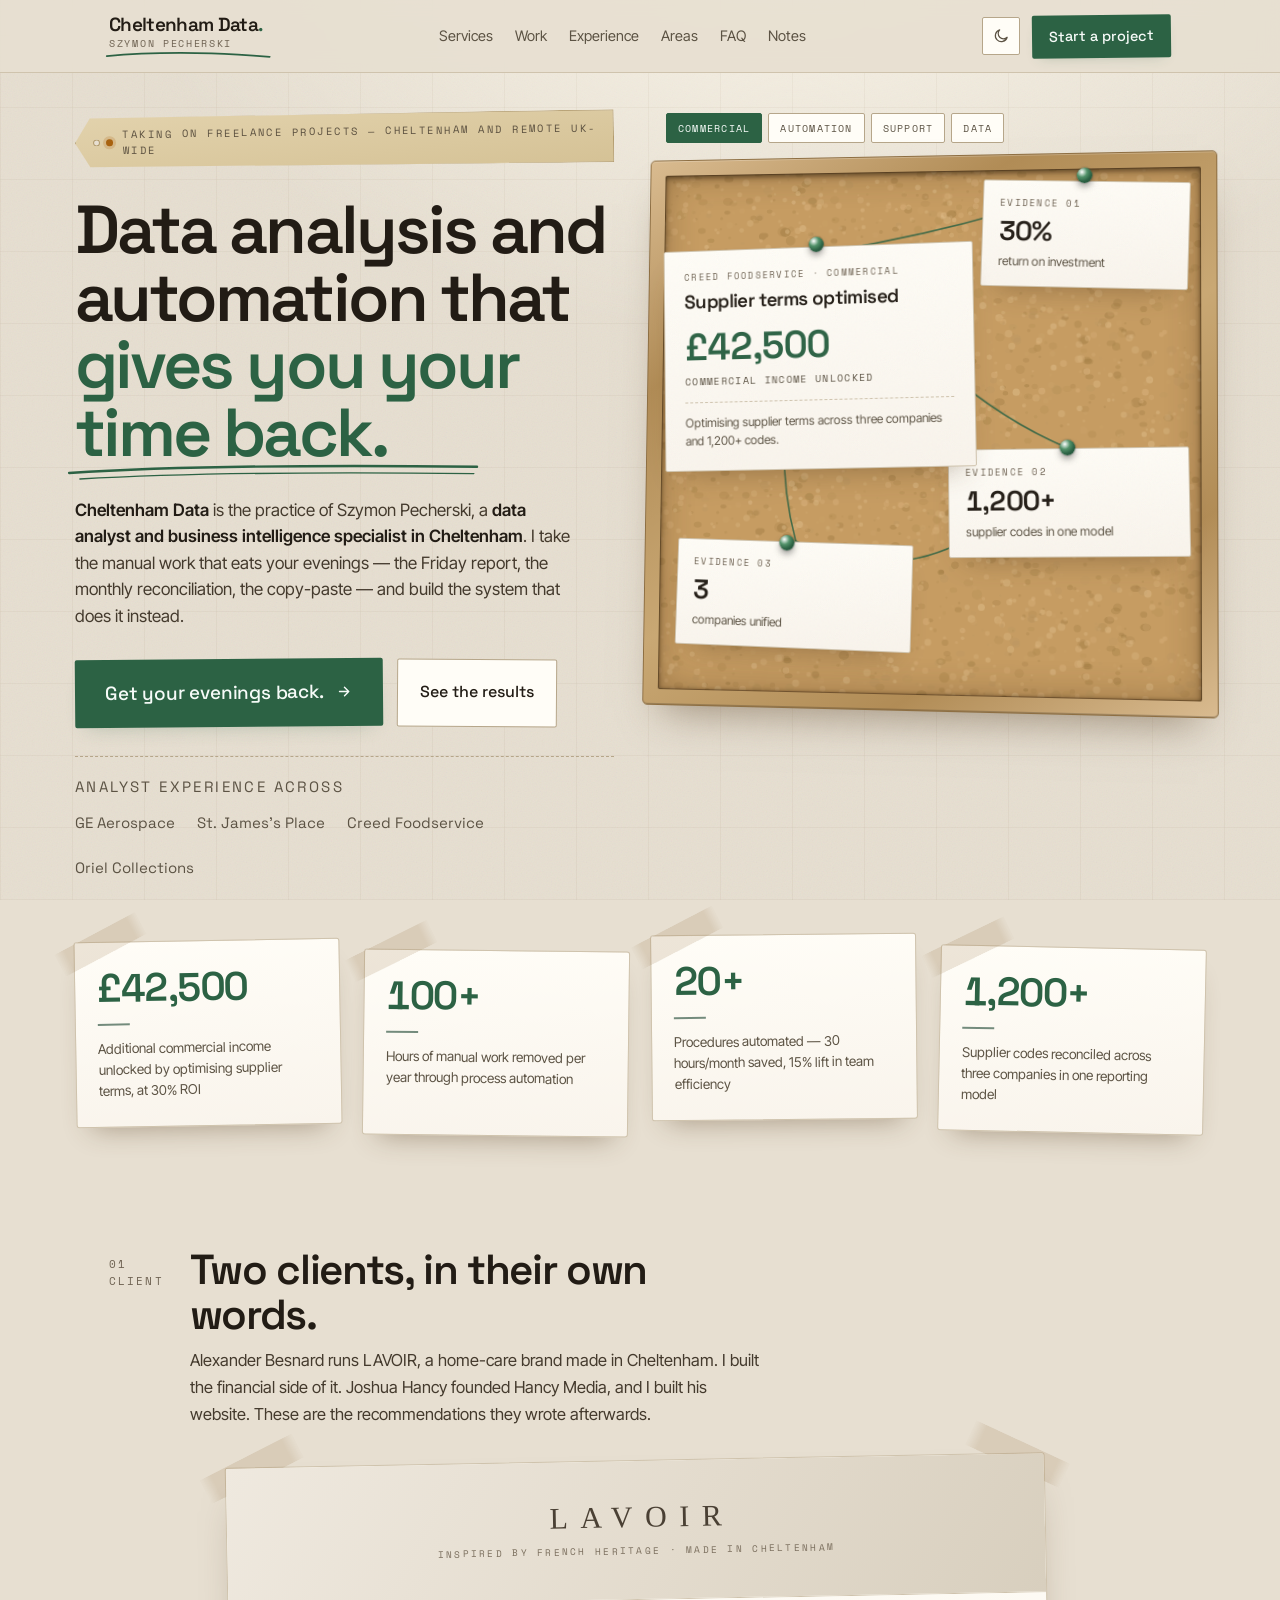
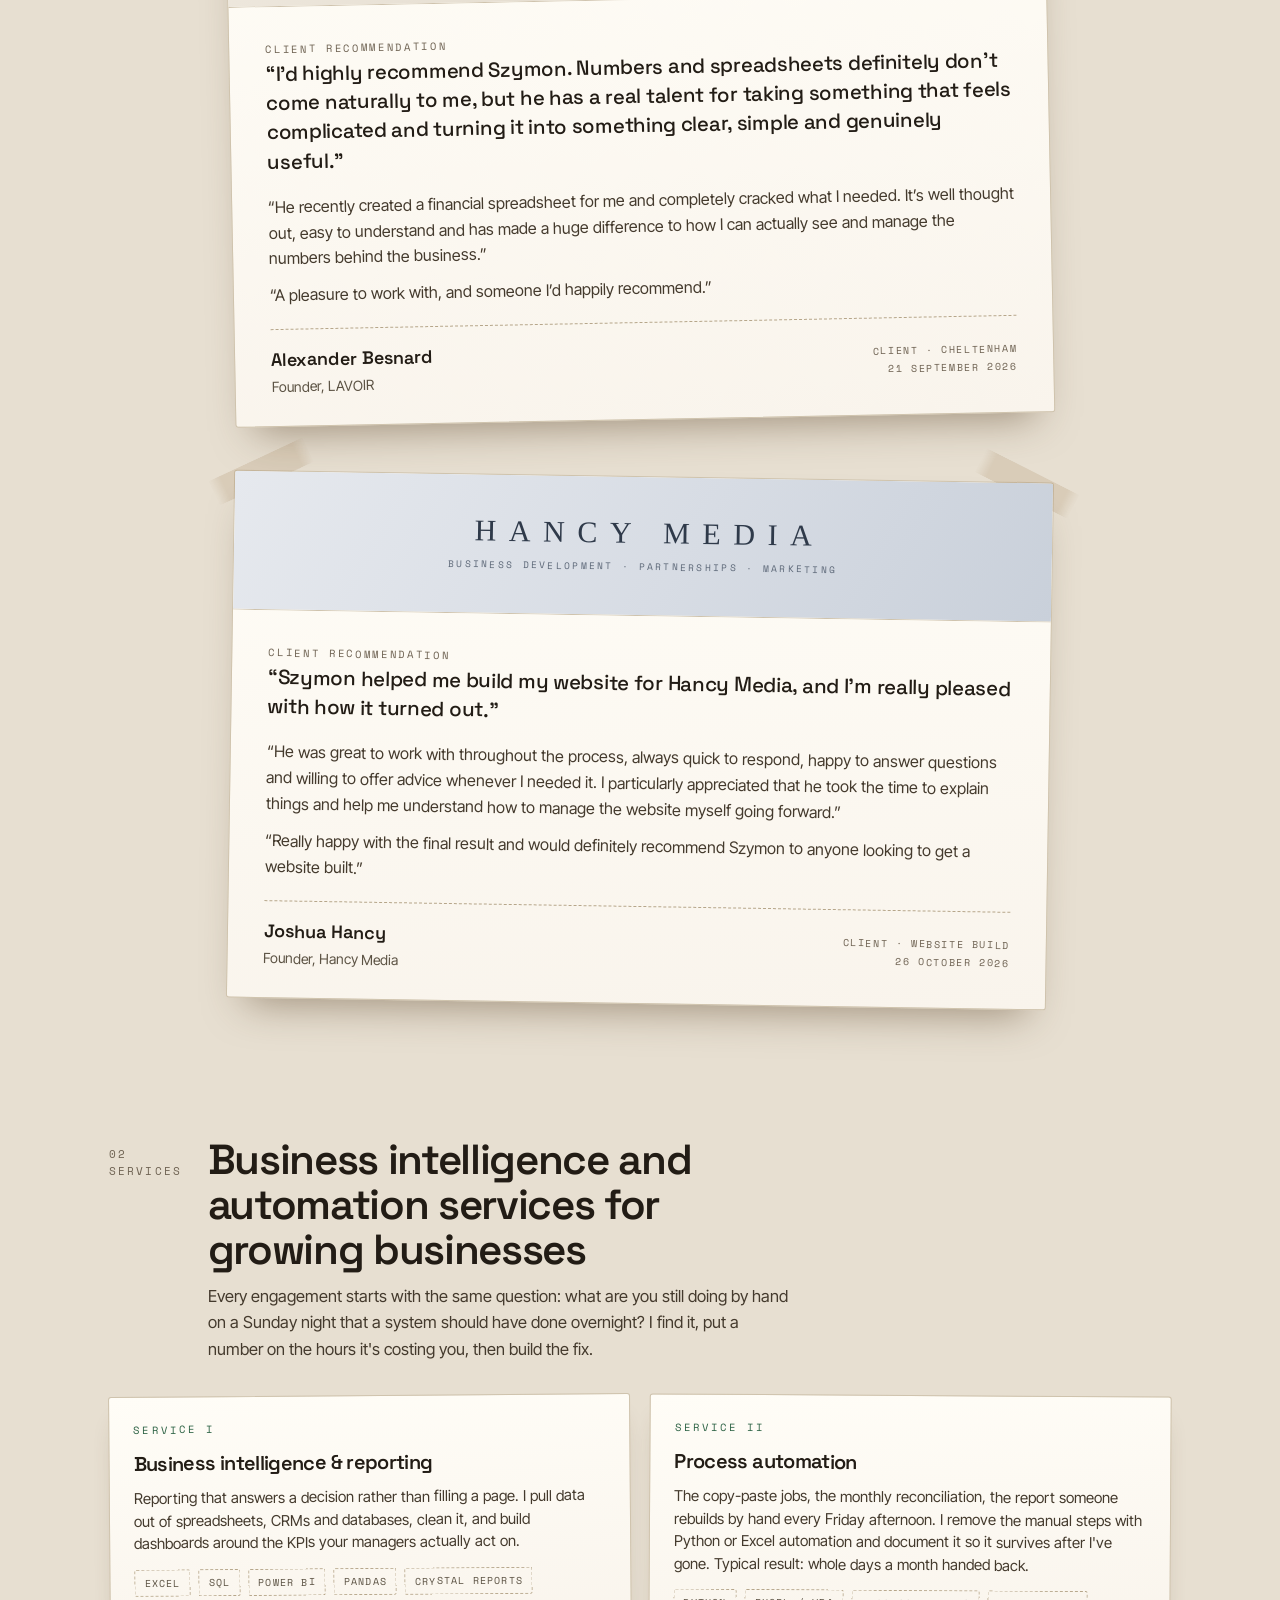
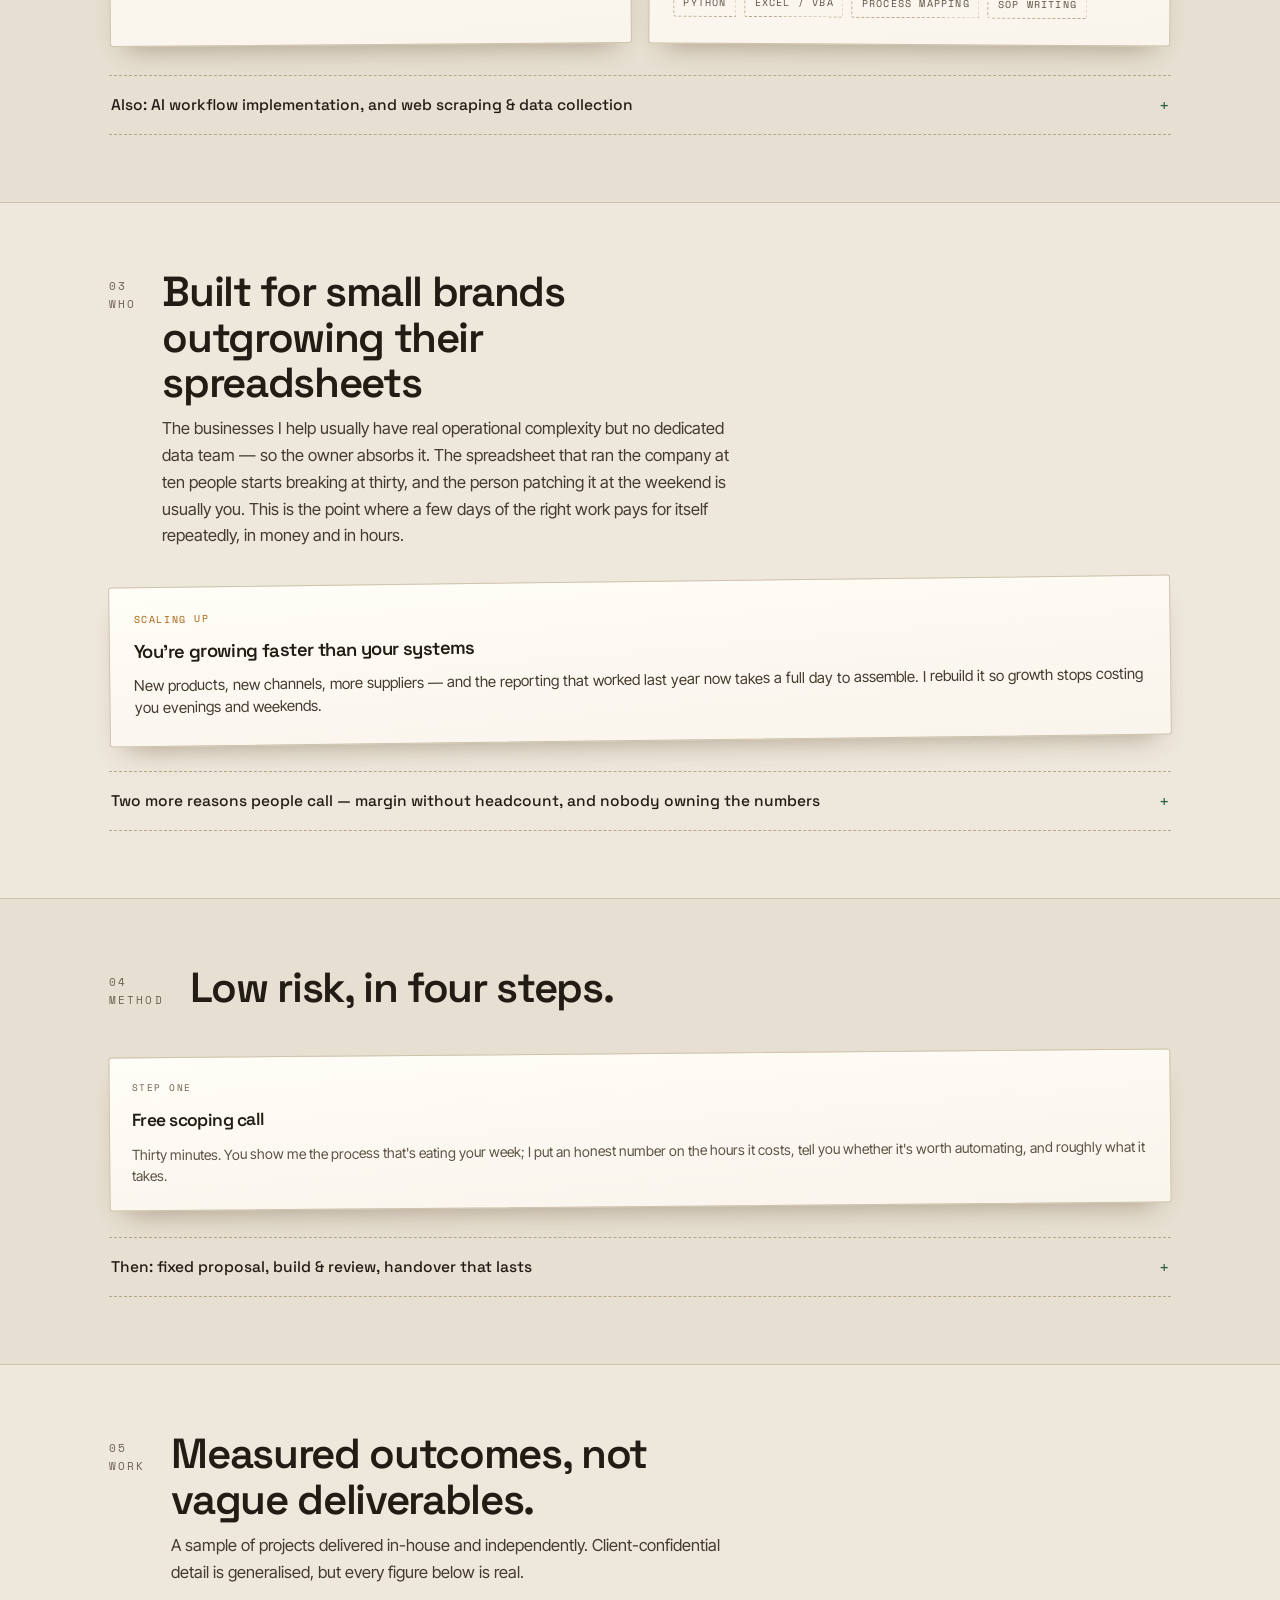
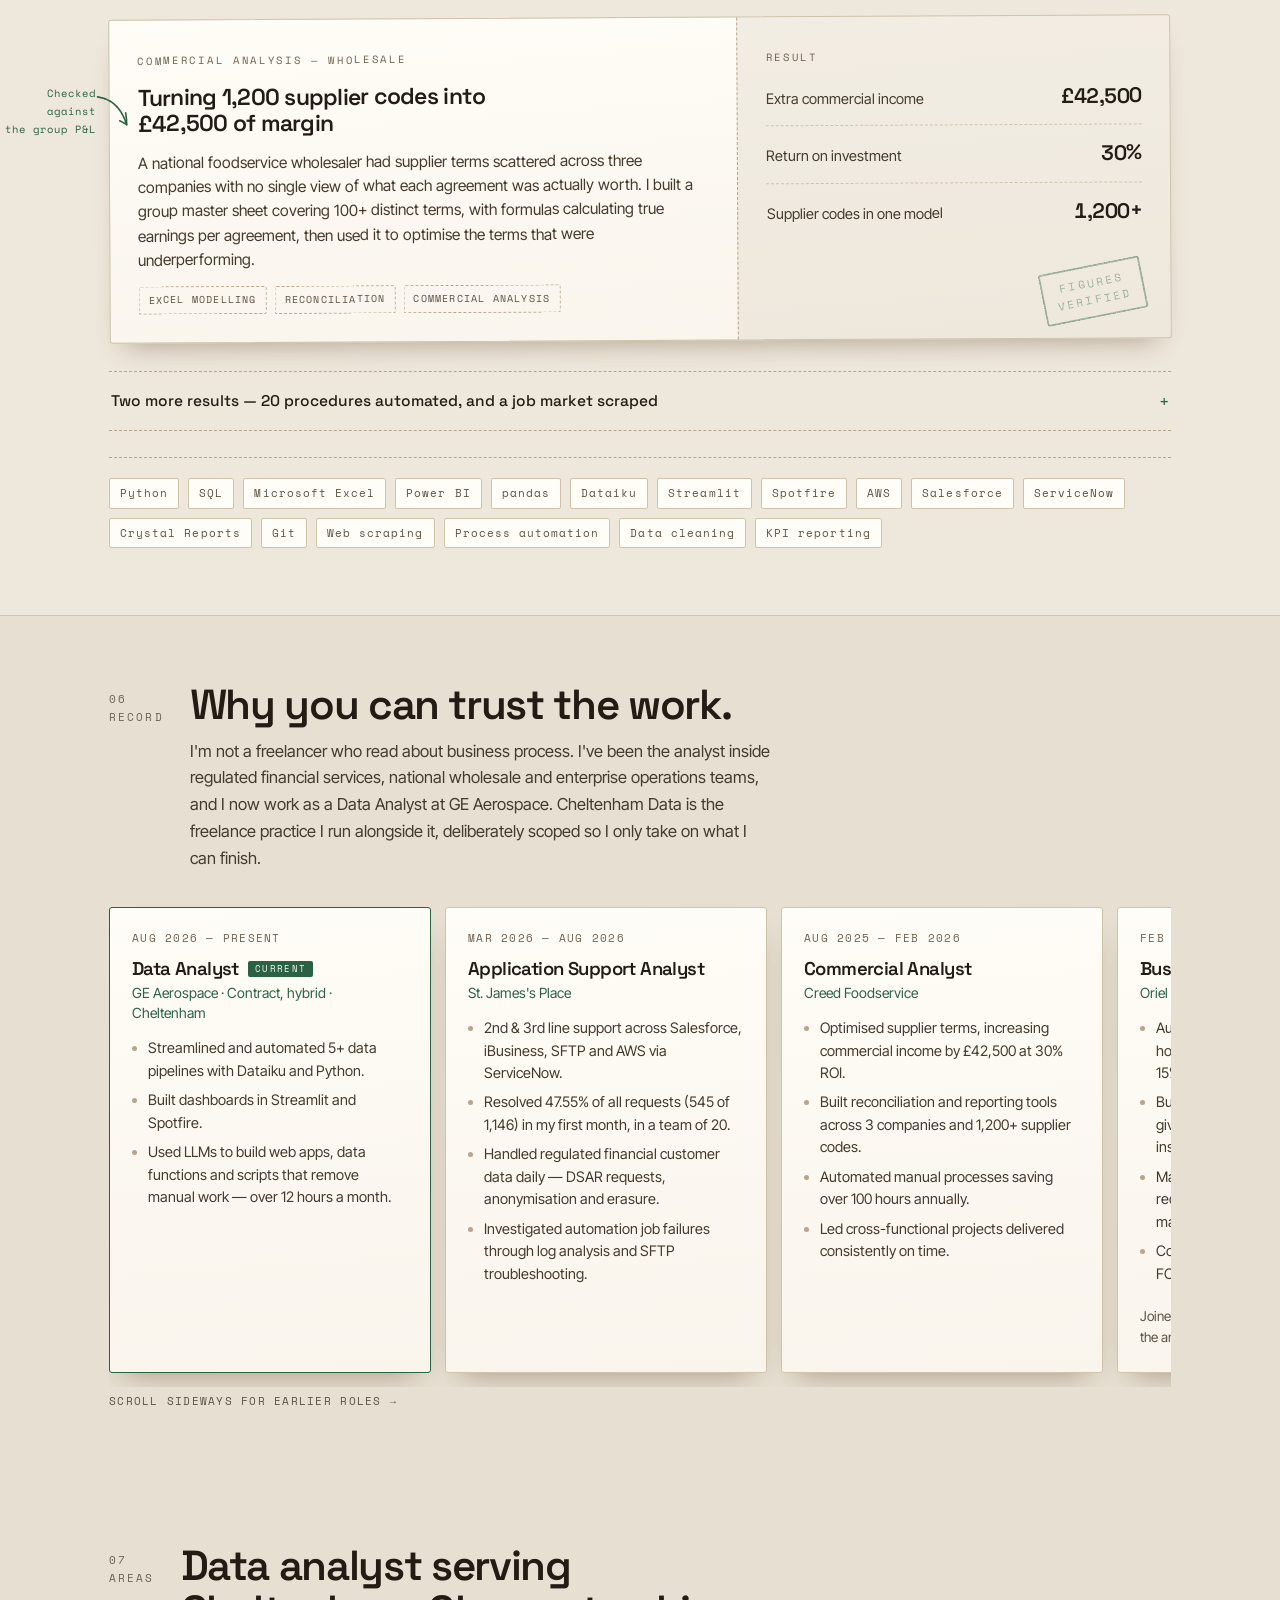
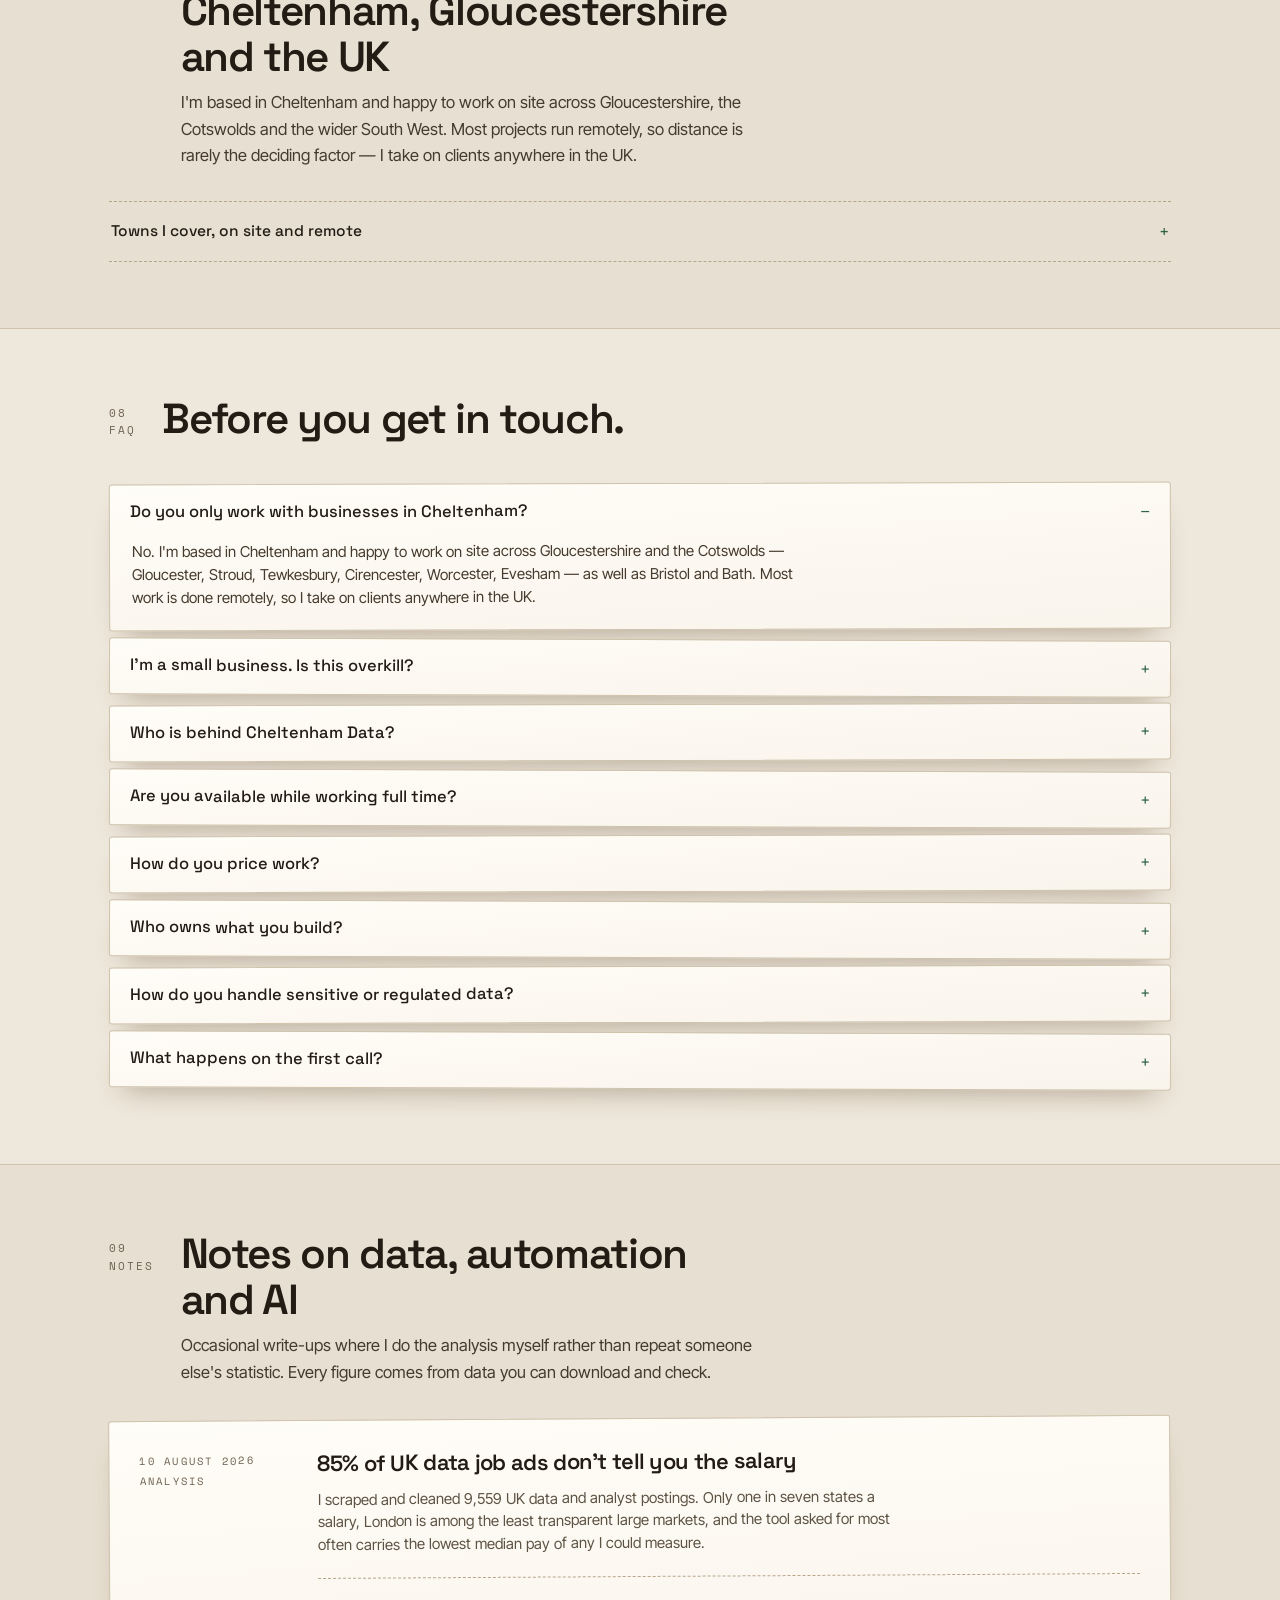
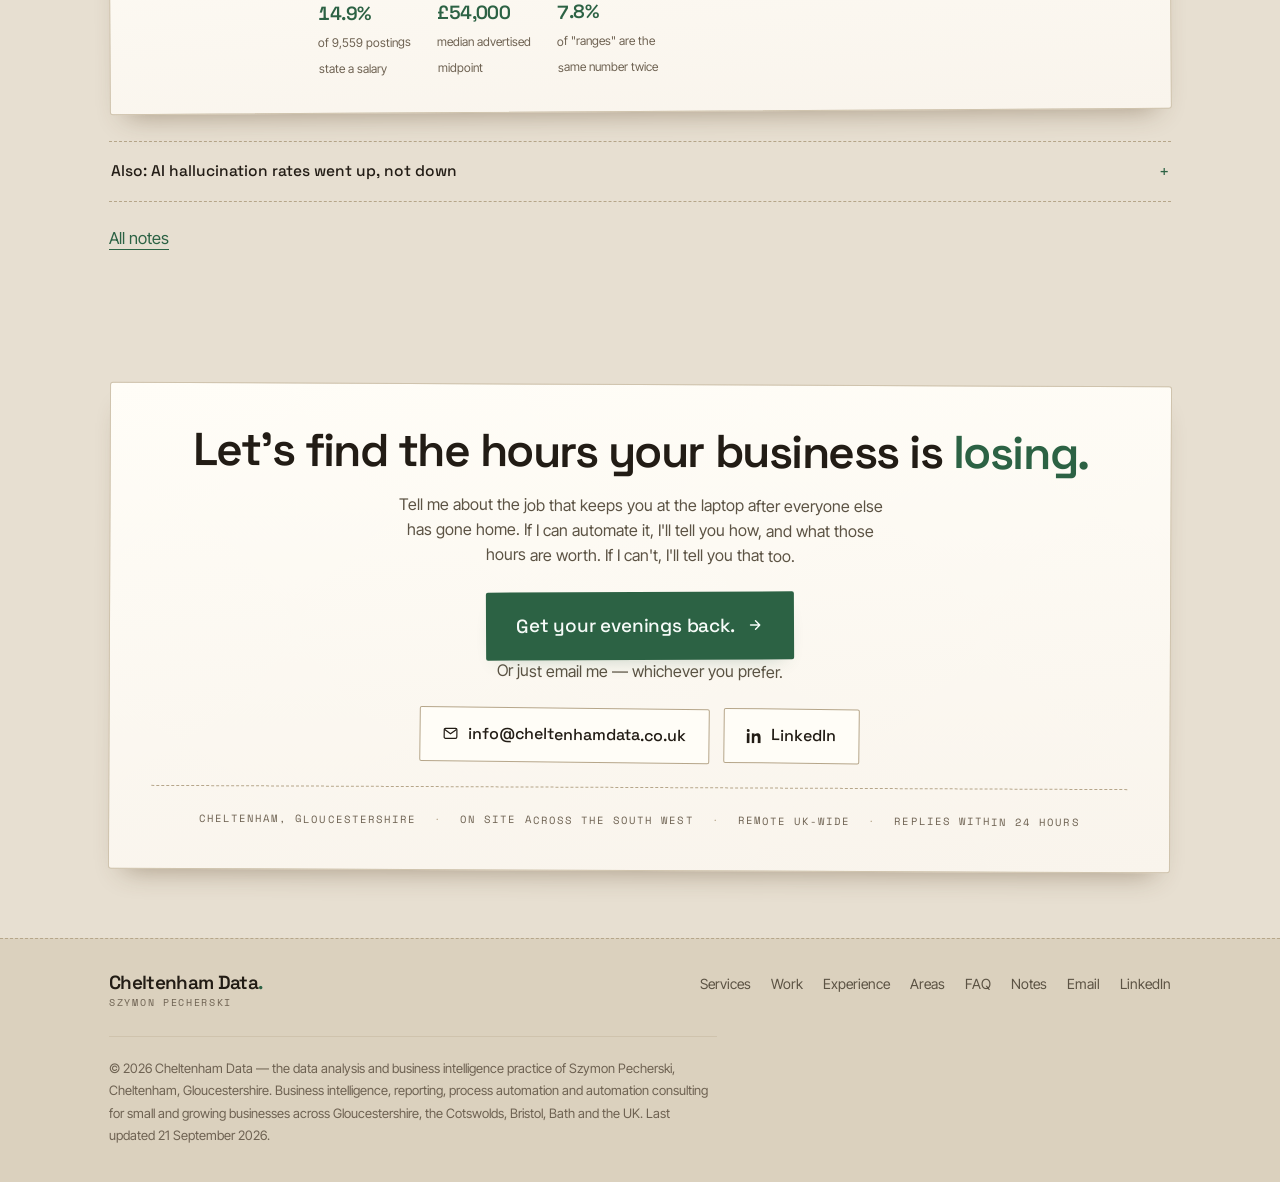
==== commit b17ac218: "Add Joshua Hancy's recommendation beside LAVOIR's Co-Authored-By: Claude Opus 5.5 (1M context) <nore" ====
--- a/index.html
+++ b/index.html
@@ -82,7 +82,10 @@
         "https://www.linkedin.com/in/szy05/",
         "https://github.com/SzymonDevGit"
       ],
-      "review": { "@id": "https://cheltenhamdata.co.uk/#review-besnard" },
+      "review": [
+        { "@id": "https://cheltenhamdata.co.uk/#review-besnard" },
+        { "@id": "https://cheltenhamdata.co.uk/#review-hancy" }
+      ],
       "contactPoint": {
         "@type": "ContactPoint",
         "contactType": "sales",
@@ -190,6 +193,20 @@
       "reviewBody": "I'd highly recommend Szymon. Numbers and spreadsheets definitely don't come naturally to me, but he has a real talent for taking something that feels complicated and turning it into something clear, simple and genuinely useful. He recently created a financial spreadsheet for me and completely cracked what I needed. It's well thought out, easy to understand and has made a huge difference to how I can actually see and manage the numbers behind the business. Szymon is also incredibly friendly, approachable and clearly very good at what he does. It's great to see a young local entrepreneur building something for himself and just getting on with it. A pleasure to work with, and someone I'd happily recommend."
     },
     {
+      "@type": "Review",
+      "@id": "https://cheltenhamdata.co.uk/#review-hancy",
+      "itemReviewed": { "@id": "https://cheltenhamdata.co.uk/#business" },
+      "datePublished": "2026-10-26",
+      "inLanguage": "en-GB",
+      "author": {
+        "@type": "Person",
+        "name": "Joshua Hancy",
+        "jobTitle": "Founder",
+        "worksFor": { "@type": "Organization", "name": "Hancy Media" }
+      },
+      "reviewBody": "Szymon helped me build my website for Hancy Media, and I'm really pleased with how it turned out. He was great to work with throughout the process, always quick to respond, happy to answer questions and willing to offer advice whenever I needed it. I particularly appreciated that he took the time to explain things and help me understand how to manage the website myself going forward. Really happy with the final result and would definitely recommend Szymon to anyone looking to get a website built. Thanks again for all your help!"
+    },
+    {
       "@type": "WebSite",
       "@id": "https://cheltenhamdata.co.uk/#website",
       "url": "https://cheltenhamdata.co.uk/",
@@ -626,6 +643,8 @@
    banner file is missing or slow the strip still reads as LAVOIR's letterhead
    rather than collapsing to a broken image. Swap --lv-banner to ship it. */
 .said .sheet{max-width:820px;margin:0 auto;rotate:-1.1deg;box-shadow:var(--shadow-l)}
+/* a second letter pinned below the first, leaning the other way */
+.said .sheet + .sheet{margin-top:56px;rotate:.9deg}
 .said .head{position:relative;aspect-ratio:1128/191;overflow:hidden;
   border-bottom:1px solid var(--line);border-radius:2px 2px 0 0;
   background:var(--lv-banner,none) center/cover no-repeat,
@@ -636,6 +655,10 @@
   letter-spacing:.42em;text-indent:.42em;color:#4a4034}
 .said .lvs{font-family:var(--mono);font-size:9.5px;letter-spacing:.24em;
   text-transform:uppercase;color:#7b6f5e}
+/* Hancy Media's masthead: same recipe, cooler paper */
+.said .hm .head{background:linear-gradient(120deg,#e6e9ee,#d7dce4 55%,#c9d0da)}
+.said .hm .lv{color:#2f3a4a}
+.said .hm .lvs{color:#5d6878}
 /* two tape tabs, same recipe as the figure cards above */
 .said .tape{position:absolute;width:104px;height:27px;background:var(--tape);
   border-left:1px solid var(--tape-edge);border-right:1px solid var(--tape-edge);
@@ -665,6 +688,7 @@
 }
 @media (max-width:700px){
   .said .sheet{rotate:-.7deg}
+  .said .sheet + .sheet{margin-top:40px;rotate:.6deg}
   .said .lv{font-size:20px}
   .said .lvs{font-size:7.5px;letter-spacing:.13em}
   .said .body{padding:26px 24px 24px}
@@ -1077,10 +1101,10 @@
     <div class="sec-hd rv">
       <div class="sec-no">01<br>CLIENT</div>
       <div>
-        <h2>One client, in his own words.</h2>
+        <h2>Two clients, in their own words.</h2>
         <p class="lede">Alexander Besnard runs LAVOIR, a home-care brand made in Cheltenham. I built
-          the financial side of it. This is the recommendation he wrote afterwards, in full and
-          unedited.</p>
+          the financial side of it. Joshua Hancy founded Hancy Media, and I built his website.
+          These are the recommendations they wrote afterwards.</p>
       </div>
     </div>
 
@@ -1107,6 +1131,34 @@
         <div class="sig">
           <div><b>Alexander Besnard</b><i>Founder, LAVOIR</i></div>
           <div class="meta">Client &middot; Cheltenham<br><time datetime="2026-09-21">21 September 2026</time></div>
+        </div>
+      </div>
+    </article>
+
+    <article class="sheet hm rv">
+      <span class="tape l" aria-hidden="true"></span>
+      <span class="tape r" aria-hidden="true"></span>
+      <div class="head">
+        <div class="head-in">
+          <div class="lv">HANCY MEDIA</div>
+          <div class="lvs">Business development &middot; Partnerships &middot; Marketing</div>
+        </div>
+      </div>
+      <div class="body">
+        <span class="mark">Client recommendation</span>
+        <blockquote>
+          <p>&ldquo;Szymon helped me build my website for Hancy Media, and I&rsquo;m really pleased
+            with how it turned out.&rdquo;</p>
+          <p>&ldquo;He was great to work with throughout the process, always quick to respond, happy
+            to answer questions and willing to offer advice whenever I needed it. I particularly
+            appreciated that he took the time to explain things and help me understand how to manage
+            the website myself going forward.&rdquo;</p>
+          <p>&ldquo;Really happy with the final result and would definitely recommend Szymon to anyone
+            looking to get a website built.&rdquo;</p>
+        </blockquote>
+        <div class="sig">
+          <div><b>Joshua Hancy</b><i>Founder, Hancy Media</i></div>
+          <div class="meta">Client &middot; Website build<br><time datetime="2026-10-26">26 October 2026</time></div>
         </div>
       </div>
     </article>
